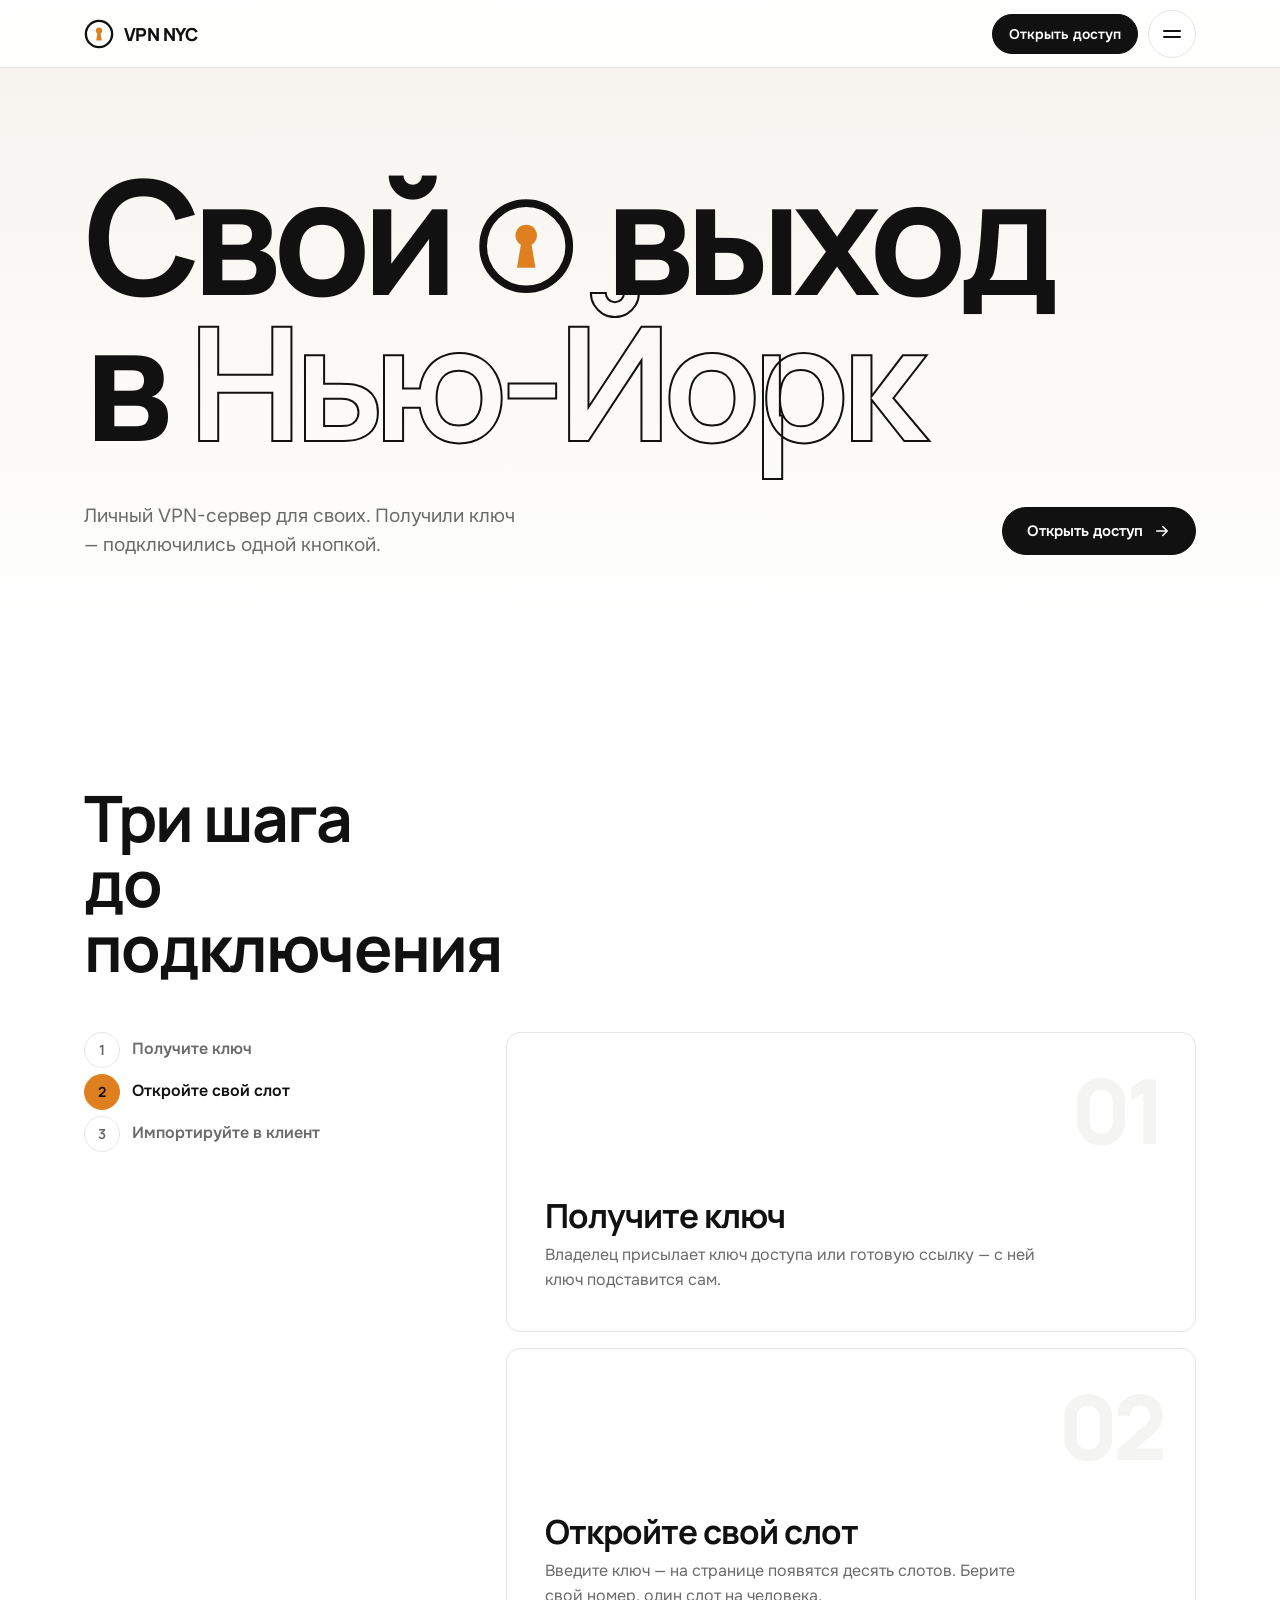
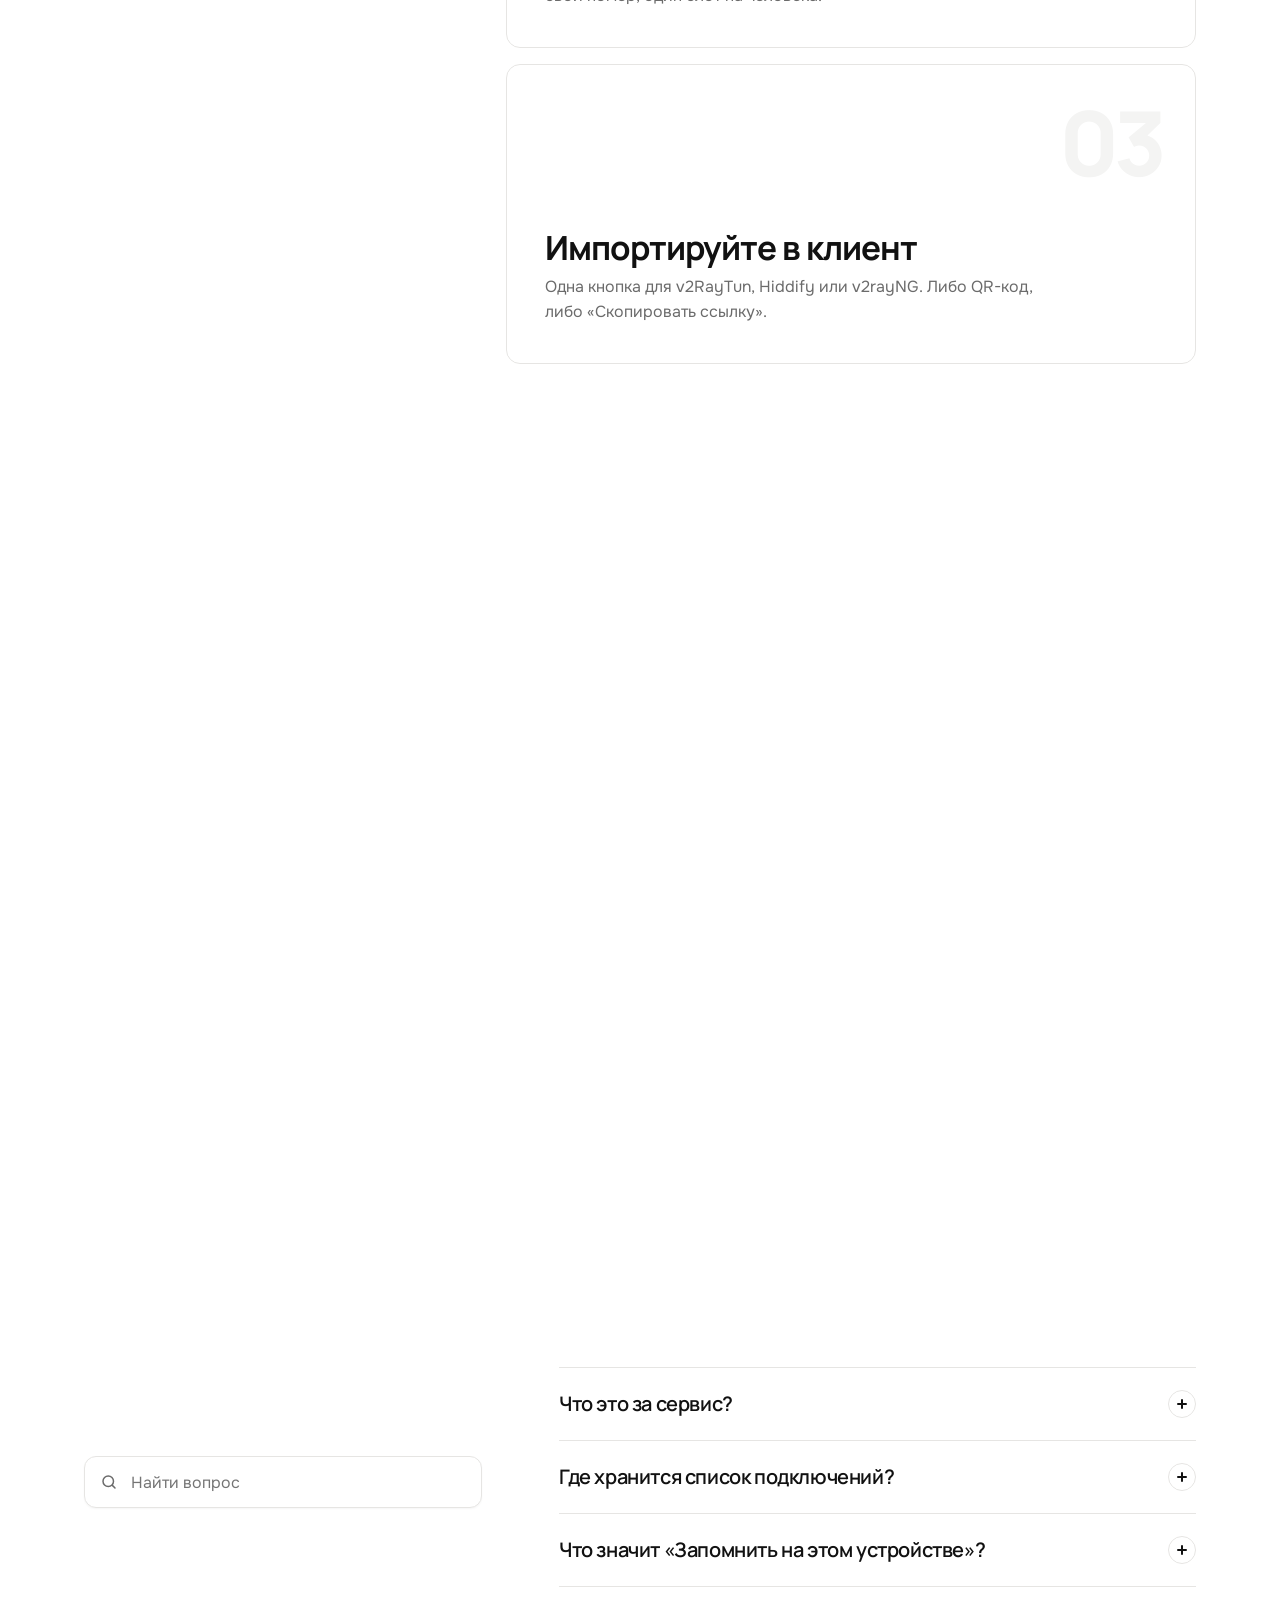
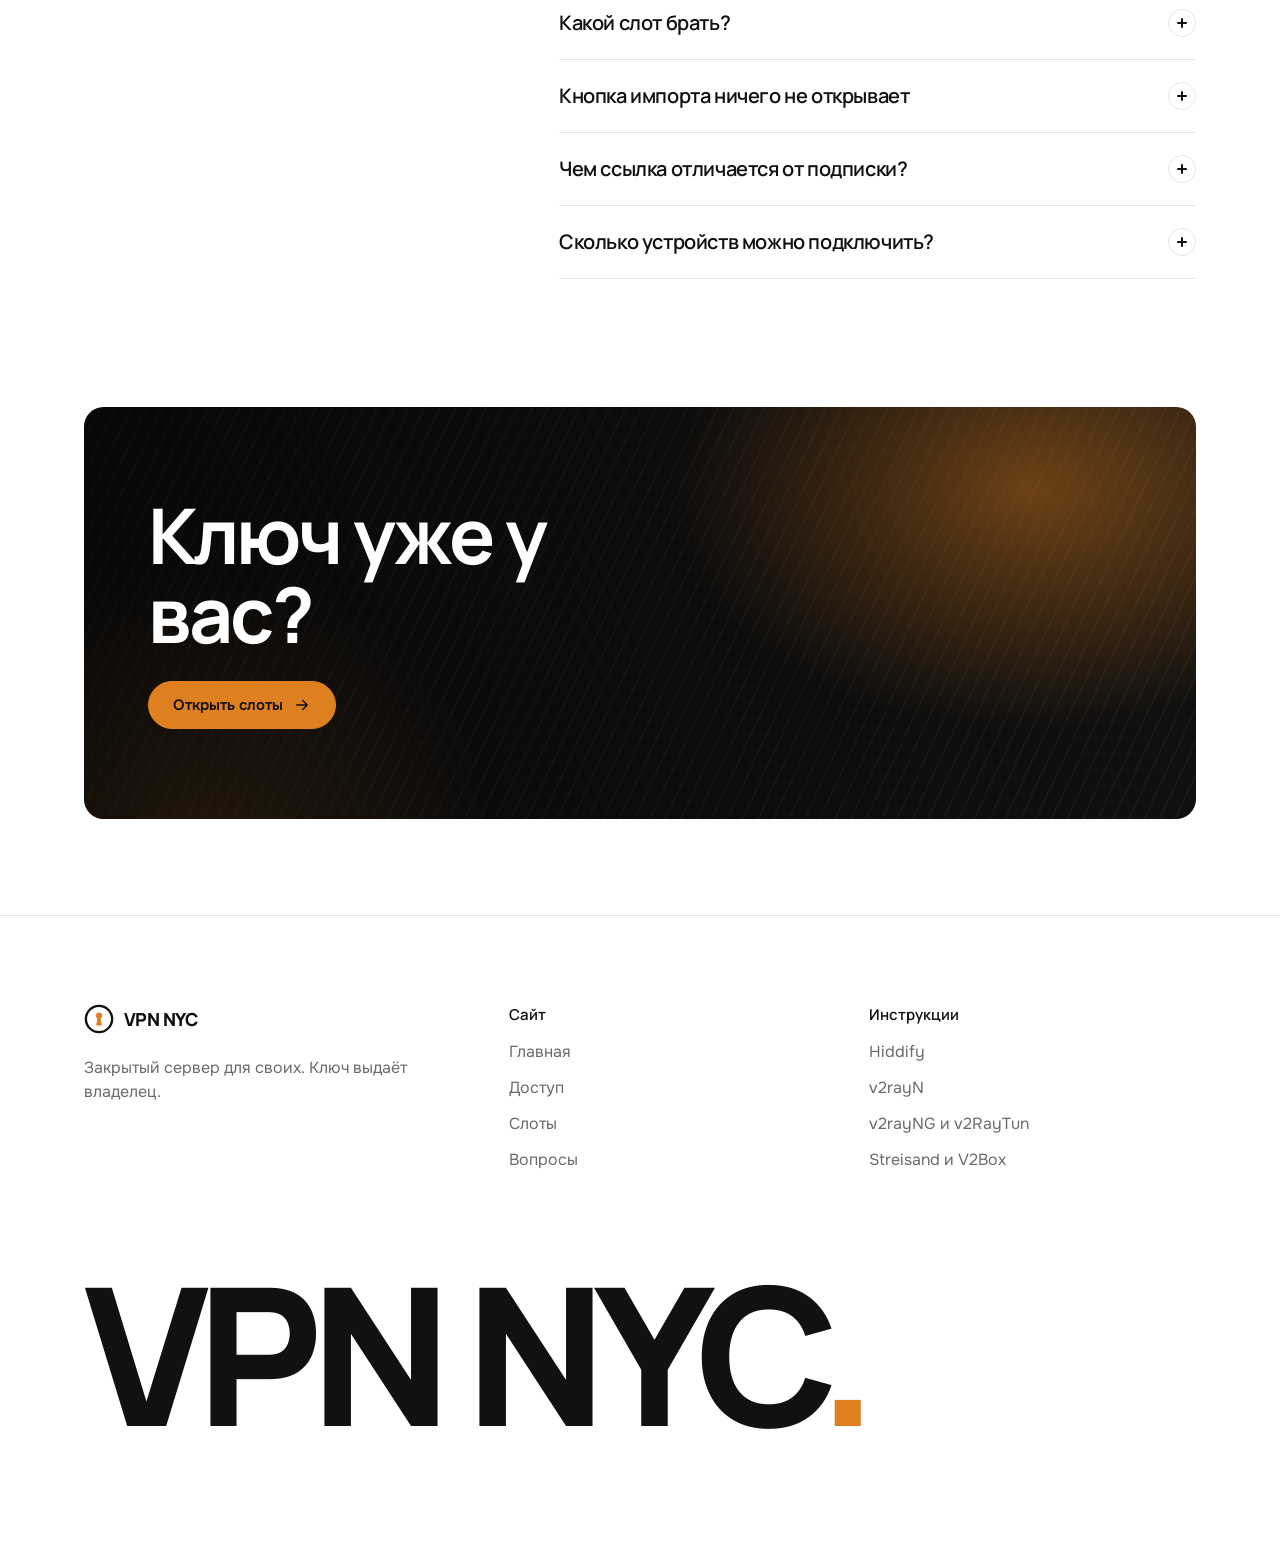
==== index.html @ d27c995e "Preview: redesigned frontend with mock data (dummy key)" ====
<!doctype html><html lang="ru"><head><meta charset="utf-8"><meta name="viewport" content="width=device-width,initial-scale=1,viewport-fit=cover">
<meta name="robots" content="noindex,nofollow"><title>VPN NYC — личный VPN в Нью-Йорке</title><meta name="description" content="Закрытый VLESS Reality сервер. Ключ, слот, одна кнопка импорта."><meta name="theme-color" content="#f6f3ee">
<link rel="icon" href="favicon.svg" type="image/svg+xml"><link rel="preconnect" href="https://fonts.googleapis.com"><link rel="preconnect" href="https://fonts.gstatic.com" crossorigin>
<link href="https://fonts.googleapis.com/css2?family=Manrope:wght@600;700;800&family=Onest:wght@400;500;600&display=swap" rel="stylesheet">
<link rel="stylesheet" href="assets/css/site.css"></head><body>
<a class="skip" href="#main">К содержимому</a>
<script>(()=>{const h=new URLSearchParams(location.hash.slice(1)).get('key');if(h)location.replace('slots.html'+location.hash)})()</script>
<div class="pl" id="pl" aria-hidden="true"><div class="pl-in"><svg viewBox="0 0 64 64"><circle class="ring" cx="32" cy="32" r="28" pathLength="1"/><g class="turn"><path class="hole" d="M32 18a7 7 0 0 0-3.5 13.1L26 46h12l-2.5-14.9A7 7 0 0 0 32 18z"/></g></svg><div class="wm">VPN NYC</div></div></div>
<header class="hdr"><div class="wrap hdr-in"><a class="brand" href="index.html"><img src="assets/img/logo.svg" alt="" width="30" height="30">VPN NYC</a>
<div class="hdr-r"><a class="btn btn-pri btn-sm hide-s" href="access.html">Открыть доступ</a><button class="btn menu-btn" id="menu-open" aria-expanded="false" aria-controls="sheet" aria-label="Меню"><i></i></button></div></div>
<div class="prog" aria-hidden="true"><svg viewBox="0 0 1 2" preserveAspectRatio="none"><line x1="0" y1="1" x2="1" y2="1" pathLength="1"/></svg></div></header>
<div class="sheet" id="sheet" aria-hidden="true" role="dialog" aria-modal="true" aria-label="Меню"><div class="hdr-in"><a class="brand" href="index.html"><img src="assets/img/logo.svg" alt="" width="30" height="30">VPN NYC</a>
<button class="btn menu-btn" id="menu-close" aria-label="Закрыть меню">✕</button></div><nav><a href="index.html" aria-current="page"><span>Главная</span></a><a href="access.html"><span>Доступ</span></a><a href="slots.html"><span>Слоты</span></a><a href="guides/hiddify.html"><span>Инструкции</span></a><a href="index.html#faq"><span>Вопросы</span></a></nav><div class="sheet-sub"><a href="guides/hiddify.html">Hiddify</a><a href="guides/v2rayn.html">v2rayN</a><a href="guides/android.html">v2rayNG и v2RayTun</a><a href="guides/ios.html">Streisand и V2Box</a></div></div><main id="main">
<section class="hero" aria-labelledby="h"><div class="wrap"><div class="surf"><div class="surf-in"><div class="sheen" aria-hidden="true"></div>
<h1 id="h">Свой <svg class="key" viewBox="0 0 64 64" aria-hidden="true"><circle cx="32" cy="32" r="28" fill="none" stroke="currentColor" stroke-width="5"/><path d="M32 18a7 7 0 0 0-3.5 13.1L26 46h12l-2.5-14.9A7 7 0 0 0 32 18z" fill="#df8020"/></svg> выход<br>в&nbsp;<em>Нью-Йорк</em></h1></div></div>
<div class="hero-foot rv"><p>Личный VPN-сервер для своих. Получили ключ — подключились одной кнопкой.</p><a class="btn btn-pri mag" href="access.html">Открыть доступ <svg viewBox="0 0 24 24" fill="none" stroke="currentColor" stroke-width="2" stroke-linecap="round" stroke-linejoin="round" aria-hidden="true"><path d="M5 12h14m-6-6 6 6-6 6"/></svg></a></div></div></section>

<section id="how" aria-labelledby="how-h"><div class="wrap"><h2 class="sec-h lines" id="how-h"><span class="ln"><span>Три шага</span></span><span class="ln"><span>до подключения</span></span></h2>
<div class="proc"><nav class="proc-ind" aria-label="Шаги"><ol><li class=on><b>1</b><span>Получите ключ</span></li><li><b>2</b><span>Откройте свой слот</span></li><li><b>3</b><span>Импортируйте в клиент</span></li></ol></nav><div class="steps"><article class="step ripple"><span class="n" aria-hidden="true">01</span><h3>Получите ключ</h3><p>Владелец присылает ключ доступа или готовую ссылку — с ней ключ подставится сам.</p></article><article class="step ripple"><span class="n" aria-hidden="true">02</span><h3>Откройте свой слот</h3><p>Введите ключ — на странице появятся десять слотов. Берите свой номер, один слот на человека.</p></article><article class="step ripple"><span class="n" aria-hidden="true">03</span><h3>Импортируйте в клиент</h3><p>Одна кнопка для v2RayTun, Hiddify или v2rayNG. Либо QR-код, либо «Скопировать ссылку».</p></article></div></div></div></section>

<section id="clients" aria-labelledby="cl-h"><div class="wrap"><h2 class="sec-h lines" id="cl-h"><span class="ln"><span>Работает</span></span><span class="ln"><span>в ваших клиентах</span></span></h2>
<div class="cl-row rv"><div class="cl"><a class="tac" href="guides/hiddify.html"><span class="ic"><svg viewBox="0 0 24 24" fill="none" stroke="currentColor" stroke-width="2" stroke-linejoin="round" aria-hidden="true"><path d="M12 2 3 7v10l9 5 9-5V7z"/><path d="M12 22V12M3 7l9 5 9-5"/></svg></span><h3>Hiddify</h3><p>Android, iOS, Windows, macOS</p><span class="go">Инструкция <svg width=16 height=16 viewBox="0 0 24 24" fill="none" stroke="currentColor" stroke-width="2" stroke-linecap="round" stroke-linejoin="round" aria-hidden="true"><path d="M5 12h14m-6-6 6 6-6 6"/></svg></span></a></div><div class="cl"><a class="tac" href="guides/v2rayn.html"><span class="ic"><svg viewBox="0 0 24 24" fill="none" stroke="currentColor" stroke-width="2" stroke-linejoin="round" aria-hidden="true"><rect x="3" y="4" width="18" height="13" rx="2"/><path d="M8 21h8M12 17v4"/></svg></span><h3>v2rayN</h3><p>Windows</p><span class="go">Инструкция <svg width=16 height=16 viewBox="0 0 24 24" fill="none" stroke="currentColor" stroke-width="2" stroke-linecap="round" stroke-linejoin="round" aria-hidden="true"><path d="M5 12h14m-6-6 6 6-6 6"/></svg></span></a></div><div class="cl"><a class="tac" href="guides/android.html"><span class="ic"><svg viewBox="0 0 24 24" fill="none" stroke="currentColor" stroke-width="2" stroke-linejoin="round" aria-hidden="true"><rect x="6" y="2" width="12" height="20" rx="3"/><path d="M11 18h2"/></svg></span><h3>v2rayNG и v2RayTun</h3><p>Android</p><span class="go">Инструкция <svg width=16 height=16 viewBox="0 0 24 24" fill="none" stroke="currentColor" stroke-width="2" stroke-linecap="round" stroke-linejoin="round" aria-hidden="true"><path d="M5 12h14m-6-6 6 6-6 6"/></svg></span></a></div><div class="cl"><a class="tac" href="guides/ios.html"><span class="ic"><svg viewBox="0 0 24 24" fill="none" stroke="currentColor" stroke-width="2" stroke-linejoin="round" aria-hidden="true"><rect x="5" y="2" width="14" height="20" rx="4"/><path d="M10 5h4"/></svg></span><h3>Streisand и V2Box</h3><p>iPhone и iPad</p><span class="go">Инструкция <svg width=16 height=16 viewBox="0 0 24 24" fill="none" stroke="currentColor" stroke-width="2" stroke-linecap="round" stroke-linejoin="round" aria-hidden="true"><path d="M5 12h14m-6-6 6 6-6 6"/></svg></span></a></div></div><div class="rowctl"><button class="btn menu-btn" data-row="-1" aria-label="Назад">←</button><button class="btn menu-btn" data-row="1" aria-label="Вперёд">→</button></div></div></section>

<section id="faq" aria-labelledby="faq-h"><div class="wrap faq"><div><h2 class="sec-h lines" id="faq-h"><span class="ln"><span>Вопросы</span></span></h2>
<label class="field"><span class="sr">Поиск по вопросам</span><svg viewBox="0 0 24 24" fill="none" stroke="currentColor" stroke-width="2" stroke-linecap="round" aria-hidden="true"><circle cx="11" cy="11" r="7"/><path d="m20 20-3.5-3.5"/></svg><input class="input" id="faq-q" type="search" placeholder="Найти вопрос" autocomplete="off"></label></div>
<div class="qa"><details><summary>Что это за сервис?<i aria-hidden="true"></i></summary><p class="ans">Личный VPN-сервер в Нью-Йорке на протоколе VLESS Reality. Он не продаётся — доступ только у тех, кому владелец дал ключ.</p></details><details><summary>Где хранится список подключений?<i aria-hidden="true"></i></summary><p class="ans">Прямо на этой странице, но в зашифрованном виде (AES-256-GCM). Ключ расшифровывает его у вас в браузере и никуда не отправляется.</p></details><details><summary>Что значит «Запомнить на этом устройстве»?<i aria-hidden="true"></i></summary><p class="ans">Ключ сохранится в браузере, и слоты будут открываться сразу. На чужом компьютере галочку лучше не ставить. Кнопка «Выйти» стирает ключ.</p></details><details><summary>Какой слот брать?<i aria-hidden="true"></i></summary><p class="ans">Тот номер, который вам назвал владелец. Один слот — один человек: так проще понять, кто подключён, и отключить потерянное устройство.</p></details><details><summary>Кнопка импорта ничего не открывает<i aria-hidden="true"></i></summary><p class="ans">Значит, клиент не установлен или браузер блокирует переход. Нажмите «Скопировать ссылку» и вставьте её в клиенте через «Импорт из буфера» или отсканируйте QR.</p></details><details><summary>Чем ссылка отличается от подписки?<i aria-hidden="true"></i></summary><p class="ans">Ссылка vless — это одно подключение. Подписка — та же ссылка в base64: её понимают клиенты, которые принимают текст подписки.</p></details><details><summary>Сколько устройств можно подключить?<i aria-hidden="true"></i></summary><p class="ans">Слот можно поставить на телефон и ноутбук одного человека. Делиться слотом с другими не стоит.</p></details><p class="qa-empty" hidden>Такого вопроса нет — спросите владельца напрямую.</p></div></div></section>

<section aria-labelledby="cta-h" style="padding-top:0;padding-bottom:0"><div class="wrap"><div class="cta rv"><h2 id="cta-h">Ключ уже у вас?</h2><a class="btn btn-acc mag" href="access.html">Открыть слоты <svg viewBox="0 0 24 24" fill="none" stroke="currentColor" stroke-width="2" stroke-linecap="round" stroke-linejoin="round" aria-hidden="true"><path d="M5 12h14m-6-6 6 6-6 6"/></svg></a></div></div></section>
</main><footer class="ftr"><div class="wrap"><div class="ftr-top"><div><a class="brand" href="index.html"><img src="assets/img/logo.svg" alt="" width="30" height="30">VPN NYC</a><p style="margin-top:14px">Закрытый сервер для своих. Ключ выдаёт владелец.</p></div>
<div><h4>Сайт</h4><ul><li><a href="index.html">Главная</a></li><li><a href="access.html">Доступ</a></li><li><a href="slots.html">Слоты</a></li><li><a href="index.html#faq">Вопросы</a></li></ul></div>
<div><h4>Инструкции</h4><ul><li><a href="guides/hiddify.html">Hiddify</a></li><li><a href="guides/v2rayn.html">v2rayN</a></li><li><a href="guides/android.html">v2rayNG и v2RayTun</a></li><li><a href="guides/ios.html">Streisand и V2Box</a></li></ul></div></div>
<div class="wordmark" aria-hidden="true">VPN NYC<span>.</span></div></div></footer>
<div class="toast" id="toast" role="status" aria-live="polite"></div><script src="assets/js/site.js" defer></script><script src="assets/js/tactile.js" defer></script></body></html>
---- assets/css/site.css ----
:root{--background:#fff;--foreground:#111;--muted:#f4f4f3;--muted-foreground:#6b6b6b;--border:#e6e5e3;--accent:#df8020;--accent-foreground:#111;--card:#fff;--popover:#111;--popover-foreground:#fff;--ring:#df8020;--radius:14px;
--ease:cubic-bezier(.19,1,.22,1);--wipe:cubic-bezier(.76,0,.24,1);--ui:cubic-bezier(0,0,.2,1);--pad:clamp(20px,5vw,64px);--max:1240px;
--font-heading:Manrope,system-ui,sans-serif;--font-sans:Onest,system-ui,sans-serif}
*,*::before,*::after{box-sizing:border-box}
html{-webkit-text-size-adjust:100%;scroll-padding-top:84px}
body{margin:0;background:var(--background);color:var(--foreground);font:16px/1.55 var(--font-sans);overflow-x:hidden;-webkit-font-smoothing:antialiased}
img,svg{display:block;max-width:100%}
a{color:inherit}
h1,h2,h3{font-family:var(--font-heading);font-weight:700;letter-spacing:-.03em;line-height:1.02;margin:0}
p{margin:0}
.wrap{max-width:var(--max);margin:0 auto;padding:0 var(--pad)}
.skip{position:absolute;left:12px;top:-60px;z-index:100;background:var(--foreground);color:#fff;padding:10px 16px;border-radius:999px;text-decoration:none}
.skip:focus{top:12px}
:focus-visible{outline:2px solid var(--ring);outline-offset:3px;border-radius:8px}
.sr{position:absolute;width:1px;height:1px;overflow:hidden;clip:rect(0 0 0 0);white-space:nowrap}
.muted{color:var(--muted-foreground)}

/* buttons */
.btn{--s:1;--tx:0px;--ty:0px;display:inline-flex;align-items:center;justify-content:center;gap:10px;min-height:48px;padding:0 24px;border-radius:999px;border:1px solid var(--border);background:var(--background);color:var(--foreground);font:600 15px/1 var(--font-sans);text-decoration:none;cursor:pointer;transform:translate(var(--tx),var(--ty)) scale(var(--s));transition:background .2s var(--ui),border-color .2s var(--ui),color .2s var(--ui);-webkit-tap-highlight-color:transparent;user-select:none;white-space:nowrap}
.btn:hover{background:var(--muted)}
.btn-pri{background:var(--foreground);color:#fff;border-color:var(--foreground)}
.btn-pri:hover{background:#2a2a2a}
.btn-acc{background:var(--accent);color:var(--accent-foreground);border-color:var(--accent)}
.btn-acc:hover{background:#e99242}
.btn-sm{min-height:40px;padding:0 16px;font-size:14px}
.btn svg{width:18px;height:18px;flex:none}

/* header */
.hdr{position:fixed;inset:0 0 auto;z-index:40;background:rgba(255,255,255,.92);backdrop-filter:saturate(1.4) blur(10px);-webkit-backdrop-filter:saturate(1.4) blur(10px)}
.hdr-in{display:flex;align-items:center;justify-content:space-between;gap:16px;height:68px}
.brand{display:inline-flex;align-items:center;gap:10px;font:800 18px/1 var(--font-heading);letter-spacing:-.03em;text-decoration:none}
.brand img{width:30px;height:30px}
.hdr-r{display:flex;align-items:center;gap:10px}
.menu-btn{width:48px;height:48px;padding:0;border-radius:999px}
.menu-btn i{display:block;width:18px;height:2px;background:currentColor;border-radius:2px;box-shadow:0 6px 0 currentColor;transform:translateY(-3px)}
.prog{position:absolute;left:0;right:0;bottom:0;height:1px;background:var(--border)}
.prog svg{width:100%;height:2px;position:absolute;bottom:0;overflow:visible}
.prog line{stroke:var(--foreground);stroke-width:2;stroke-dasharray:1;stroke-dashoffset:calc(1 - var(--sp,0))}
.hdr .hide-s{display:inline-flex}
@media(max-width:560px){.hdr .hide-s{display:none}}

/* index overlay (Sheet) */
.sheet{position:fixed;inset:0;z-index:60;background:var(--foreground);color:#fff;display:flex;flex-direction:column;padding:0 var(--pad) max(28px,env(safe-area-inset-bottom));clip-path:inset(0 0 100% 0);visibility:hidden;transition:clip-path .7s var(--wipe),visibility 0s .7s}
.sheet.open{clip-path:inset(0 0 0 0);visibility:visible;transition:clip-path .7s var(--wipe)}
.sheet .hdr-in{max-width:var(--max);width:100%;margin:0 auto}
.sheet .brand img{filter:invert(1) hue-rotate(180deg)}
.sheet .menu-btn{background:transparent;color:#fff;border-color:#333}
.sheet nav{flex:1;display:flex;flex-direction:column;justify-content:center;max-width:var(--max);width:100%;margin:0 auto;gap:4px}
.sheet nav a{font:700 clamp(34px,8vw,84px)/1.08 var(--font-heading);letter-spacing:-.04em;text-decoration:none;overflow:hidden;display:block;padding:2px 0}
.sheet nav a span{display:inline-block;transform:translateY(105%);transition:transform 1s var(--ease),color .2s}
.sheet.open nav a span{transform:none}
.sheet nav a:nth-child(2) span{transition-delay:.08s}.sheet nav a:nth-child(3) span{transition-delay:.16s}.sheet nav a:nth-child(4) span{transition-delay:.24s}.sheet nav a:nth-child(5) span{transition-delay:.32s}
.sheet nav a:hover span,.sheet nav a[aria-current] span{color:var(--accent)}
.sheet-sub{display:flex;flex-wrap:wrap;gap:8px 20px;max-width:var(--max);width:100%;margin:0 auto;color:#aaa;font-size:15px}
.sheet-sub a{text-decoration:none;min-height:44px;display:inline-flex;align-items:center}
.sheet-sub a:hover{color:#fff}

/* reveal */
.rv{opacity:0;transform:translateY(16px);transition:opacity .7s var(--ease),transform .7s var(--ease)}
.rv.in{opacity:1;transform:none}
.lines .ln{display:block;overflow:hidden;padding-bottom:.08em;margin-bottom:-.08em}
.lines .ln>span{display:inline-block;transform:translateY(105%);transition:transform 1s var(--ease)}
.lines.in .ln>span{transform:none}
.lines .ln:nth-child(2)>span{transition-delay:.08s}.lines .ln:nth-child(3)>span{transition-delay:.16s}

/* hero */
main{display:block}
.hero{padding:clamp(120px,18vh,180px) 0 clamp(56px,8vw,96px);background:linear-gradient(180deg,#f6f3ee 0%,#fbfaf8 55%,#fff 100%);overflow:hidden}
.surf{--rx:0deg;--ry:0deg;--s:1;--sp:0;--mx:50%;--my:50%;position:relative;perspective:1200px}
.surf-in{transform:rotateX(var(--rx)) rotateY(var(--ry));transform-style:preserve-3d;will-change:transform}
.hero h1{font-size:clamp(46px,12.4vw,184px);letter-spacing:-.055em;line-height:.92;clip-path:inset(0 0 100% 0);transition:clip-path .9s var(--wipe)}
.hero h1.in{clip-path:inset(0 0 -10% 0)}
.hero h1 em{font-style:normal;color:transparent;-webkit-text-stroke:2px var(--foreground)}
.hero h1 .key{display:inline-block;width:.62em;height:.62em;vertical-align:baseline;margin:0 .04em 0 .02em}
.sheen{position:absolute;inset:-10% -5%;pointer-events:none;background:radial-gradient(420px circle at var(--mx) var(--my),rgba(223,128,32,.16),transparent 60%);opacity:var(--sp);mix-blend-mode:multiply}
.hero-foot{display:flex;flex-wrap:wrap;align-items:center;justify-content:space-between;gap:20px 32px;margin-top:clamp(28px,4vw,48px)}
.hero-foot p{max-width:440px;font-size:clamp(16px,1.5vw,19px);color:var(--muted-foreground)}

section{padding:clamp(64px,10vw,128px) 0}
.sec-h{font-size:clamp(32px,5vw,64px);max-width:12ch;margin-bottom:clamp(28px,4vw,56px)}

/* process: sticky indicator + steps */
.proc{display:grid;grid-template-columns:minmax(180px,1fr) 2fr;gap:clamp(24px,6vw,96px)}
.proc-ind{position:sticky;top:110px;align-self:start}
.proc-ind ol{list-style:none;margin:0;padding:0;display:grid;gap:6px}
.proc-ind li{display:flex;align-items:center;gap:12px;color:var(--muted-foreground);font-weight:600;transition:color .2s}
.proc-ind li b{width:36px;height:36px;border-radius:999px;border:1px solid var(--border);display:grid;place-items:center;font:700 14px var(--font-heading);transition:background .2s,color .2s,border-color .2s}
.proc-ind li.on{color:var(--foreground)}.proc-ind li.on b{background:var(--accent);border-color:var(--accent);color:#111}
.steps{display:grid;gap:16px}
.step{position:relative;overflow:hidden;border:1px solid var(--border);border-radius:var(--radius);padding:clamp(24px,3vw,40px);min-height:clamp(200px,26vw,300px);display:flex;flex-direction:column;justify-content:flex-end;gap:10px;cursor:default;-webkit-tap-highlight-color:transparent}
.step h3{font-size:clamp(24px,2.6vw,36px)}
.step p{color:var(--muted-foreground);max-width:46ch}
.step .n{position:absolute;top:clamp(20px,3vw,32px);right:clamp(20px,3vw,32px);font:800 clamp(56px,7vw,96px)/1 var(--font-heading);letter-spacing:-.05em;color:var(--muted)}
.ink{position:absolute;border-radius:50%;pointer-events:none;width:20px;height:20px;margin:-10px 0 0 -10px;border:2px solid var(--accent);opacity:.9;animation:ink .7s var(--ui) forwards}
@keyframes ink{to{transform:scale(28);opacity:0}}

/* clients swipe-snap */
.cl-row{display:grid;grid-auto-flow:column;grid-auto-columns:minmax(250px,1fr);gap:16px;overflow-x:auto;scroll-snap-type:x mandatory;padding:4px var(--pad) 16px;margin:0 calc(var(--pad)*-1);scrollbar-width:none;overscroll-behavior-x:contain}
.cl-row::-webkit-scrollbar{display:none}
.cl{scroll-snap-align:start;scroll-margin-left:var(--pad)}
.tac{--rx:0deg;--ry:0deg;--s:1;--sp:0;--mx:50%;--my:50%;position:relative;transform:perspective(900px) rotateX(var(--rx)) rotateY(var(--ry)) scale(var(--s));transform-style:preserve-3d}
.tac::after{content:"";position:absolute;inset:0;border-radius:inherit;pointer-events:none;background:radial-gradient(280px circle at var(--mx) var(--my),rgba(223,128,32,.13),transparent 65%);opacity:var(--sp)}
.cl a{display:flex;flex-direction:column;gap:14px;min-height:240px;height:100%;padding:24px;border:1px solid var(--border);border-radius:var(--radius);background:var(--card);text-decoration:none;transition:border-color .2s var(--ui)}
.cl a:hover{border-color:#cfcdc9}
.cl .ic{width:52px;height:52px;border-radius:14px;background:var(--muted);display:grid;place-items:center}
.cl .ic svg{width:26px;height:26px}
.cl h3{font-size:24px;margin-top:auto}
.cl p{color:var(--muted-foreground);font-size:15px}
.cl .go{display:inline-flex;align-items:center;gap:6px;font-weight:600;font-size:15px}
.rowctl{display:flex;gap:8px;justify-content:flex-end;margin-top:8px}
@media(min-width:1100px){.cl-row{grid-auto-flow:row;grid-template-columns:repeat(4,1fr);overflow:visible;margin:0;padding:4px 0 0}.rowctl{display:none}}

/* faq */
.faq{display:grid;grid-template-columns:1fr 1.6fr;gap:clamp(24px,6vw,96px);align-items:start}
.faq .sec-h{margin-bottom:24px}
.field{position:relative}
.field svg{position:absolute;left:16px;top:50%;width:18px;height:18px;transform:translateY(-50%);color:var(--muted-foreground);pointer-events:none}
.input{width:100%;min-height:52px;border-radius:12px;border:1px solid var(--border);background:var(--background);padding:0 16px 0 46px;font:16px var(--font-sans);color:var(--foreground);box-shadow:0 1px 2px rgba(0,0,0,.04);transition:border-color .2s}
.input:focus{outline:none;border-color:var(--foreground);box-shadow:0 0 0 3px rgba(223,128,32,.25)}
.qa{border-top:1px solid var(--border)}
.qa details{border-bottom:1px solid var(--border)}
.qa summary{list-style:none;cursor:pointer;display:flex;justify-content:space-between;align-items:center;gap:16px;padding:22px 0;font:600 clamp(17px,1.6vw,20px)/1.3 var(--font-heading);letter-spacing:-.02em;min-height:44px}
.qa summary::-webkit-details-marker{display:none}
.qa summary i{flex:none;width:28px;height:28px;border-radius:999px;border:1px solid var(--border);position:relative;transition:transform .35s var(--ease),background .2s}
.qa summary i::before,.qa summary i::after{content:"";position:absolute;left:50%;top:50%;width:10px;height:2px;margin:-1px 0 0 -5px;background:currentColor;border-radius:2px}
.qa summary i::after{transform:rotate(90deg)}
.qa details[open] summary i{transform:rotate(45deg);background:var(--accent);border-color:var(--accent)}
.qa .ans{color:var(--muted-foreground);padding:0 44px 22px 0;max-width:60ch}
.qa details[hidden]{display:none}
.qa-empty{padding:22px 0;color:var(--muted-foreground)}

/* cta */
.cta{position:relative;overflow:hidden;border-radius:calc(var(--radius) + 6px);color:#fff;padding:clamp(40px,7vw,96px) clamp(24px,5vw,72px);background:#111}
.cta::before{content:"";position:absolute;inset:0;background:radial-gradient(600px 400px at 85% 20%,rgba(223,128,32,.55),transparent 60%),radial-gradient(500px 500px at 10% 110%,rgba(223,128,32,.25),transparent 60%),repeating-linear-gradient(115deg,rgba(255,255,255,.04) 0 2px,transparent 2px 14px)}
.cta::after{content:"";position:absolute;inset:0;background:linear-gradient(90deg,rgba(0,0,0,.55),rgba(0,0,0,.1))}
.cta>*{position:relative;z-index:1}
.cta h2{font-size:clamp(34px,6vw,80px);max-width:11ch;margin-bottom:28px}

/* footer */
.ftr{padding:clamp(48px,7vw,88px) 0 max(clamp(24px,5vw,64px),env(safe-area-inset-bottom));border-top:1px solid var(--border);margin-top:clamp(48px,8vw,96px)}
.ftr-top{display:grid;grid-template-columns:1.2fr 1fr 1fr;gap:32px}
.ftr-top p{color:var(--muted-foreground);max-width:32ch}
.ftr h4{margin:0 0 10px;font:600 15px var(--font-heading)}
.ftr ul{list-style:none;margin:0;padding:0}
.ftr li a{display:inline-flex;min-height:36px;align-items:center;text-decoration:none;color:var(--muted-foreground);transition:color .2s}
.ftr li a:hover{color:var(--foreground)}
.wordmark{font:800 clamp(52px,15vw,236px)/1.15 var(--font-heading);letter-spacing:-.06em;margin-top:clamp(32px,5vw,64px);padding-bottom:.14em;white-space:nowrap;color:var(--foreground)}
.wordmark span{color:var(--accent)}
@supports (animation-timeline:view()){.wordmark{animation:wm linear both;animation-timeline:view();animation-range:entry 0% cover 40%}@keyframes wm{from{opacity:.15}to{opacity:1}}}
@media(max-width:760px){.ftr-top{grid-template-columns:1fr 1fr}.ftr-top>div:first-child{grid-column:1/-1}}

/* toast (floating-ui: solid surface, bottom centre, 400ms) */
.toast{position:fixed;left:50%;bottom:max(20px,calc(env(safe-area-inset-bottom) + 12px));z-index:90;max-width:min(288px,calc(100vw - 16px));background:var(--popover);color:var(--popover-foreground);padding:12px 18px;border-radius:12px;box-shadow:0 0 0 1px rgba(255,255,255,.08),0 12px 32px rgba(0,0,0,.22);font:500 14px/20px var(--font-sans);opacity:0;transform:translate(-50%,8px) scale(.96);transition:opacity .4s var(--ui),transform .4s var(--ease);pointer-events:none}
.toast.on{opacity:1;transform:translate(-50%,0) scale(1)}

/* preloader */
.pl{position:fixed;inset:0;z-index:100;background:#f6f3ee;display:grid;place-items:center;transition:clip-path .7s var(--wipe);clip-path:inset(0 0 0 0)}
.pl.out{clip-path:inset(0 0 100% 0)}
.pl-in{display:grid;justify-items:center;gap:22px}
.pl svg{width:96px;height:96px;overflow:visible}
.pl .ring{fill:none;stroke:#111;stroke-width:5;stroke-dasharray:1;stroke-dashoffset:1;animation:draw .9s var(--ease) forwards}
.pl .hole{fill:var(--accent);transform-origin:32px 32px;opacity:0;transform:scale(.4);animation:hole .5s var(--ease) .55s forwards}
.pl .turn{transform-origin:32px 32px;animation:turn .6s var(--wipe) 1.05s forwards}
.pl .wm{font:800 22px var(--font-heading);letter-spacing:-.03em;filter:blur(8px);opacity:0;transform:scale(.96);animation:mat .8s var(--ease) .35s forwards}
@keyframes draw{to{stroke-dashoffset:0}}@keyframes hole{to{opacity:1;transform:none}}@keyframes turn{to{transform:rotate(90deg)}}@keyframes mat{to{filter:none;opacity:1;transform:none}}
.pl.quick .ring,.pl.quick .hole,.pl.quick .turn,.pl.quick .wm{animation-duration:.3s;animation-delay:0s}

/* access */
.gate{min-height:100svh;display:grid;place-items:center;padding:96px var(--pad) 48px;background:linear-gradient(180deg,#f6f3ee,#fff 70%)}
.gate-card{width:100%;max-width:440px;background:var(--card);border:1px solid var(--border);border-radius:calc(var(--radius) + 4px);padding:clamp(24px,5vw,40px);box-shadow:0 24px 60px -24px rgba(17,17,17,.18)}
.gate-card .glyph{width:56px;height:56px;margin-bottom:22px;transition:transform .6s var(--wipe)}
.gate-card.ok .glyph{transform:rotate(90deg)}
.gate-card.shake{animation:shake .4s var(--ui)}
@keyframes shake{25%{transform:translateX(-6px)}50%{transform:translateX(5px)}75%{transform:translateX(-3px)}}
.gate-card h1{font-size:clamp(30px,6vw,40px);margin-bottom:8px}
.gate-card>p{color:var(--muted-foreground);margin-bottom:24px}
.pw{position:relative}
.pw .input{padding:0 56px 0 16px;font-size:17px}
.pw .eye{position:absolute;right:4px;top:4px;width:44px;height:44px;border:0;background:none;border-radius:10px;display:grid;place-items:center;cursor:pointer;color:var(--muted-foreground)}
.pw .eye:hover{color:var(--foreground)}
.pw .eye svg{width:20px;height:20px}
.chk{display:flex;align-items:center;gap:12px;margin:18px 0 22px;min-height:44px;cursor:pointer;user-select:none}
.chk input{appearance:none;width:22px;height:22px;border:1.5px solid #bdbbb7;border-radius:6px;margin:0;display:grid;place-items:center;cursor:pointer;transition:background .2s,border-color .2s;flex:none}
.chk input:checked{background:var(--foreground);border-color:var(--foreground)}
.chk input:checked::after{content:"";width:6px;height:11px;border:solid #fff;border-width:0 2px 2px 0;transform:translateY(-1px) rotate(45deg)}
.gate-card .btn{width:100%}
.err{min-height:22px;margin-top:12px;font-size:14px;color:#b42318}
.gate-alt{margin-top:22px;padding-top:18px;border-top:1px solid var(--border);font-size:14px;color:var(--muted-foreground)}
.gate-alt a{font-weight:600;color:var(--foreground)}

/* dashboard */
.dash{padding:clamp(104px,14vh,140px) 0 0}
.dash-top{display:flex;flex-wrap:wrap;align-items:flex-end;justify-content:space-between;gap:16px 24px;margin-bottom:clamp(28px,4vw,48px)}
.dash-top h1{font-size:clamp(40px,7vw,96px);letter-spacing:-.05em}
.dash-top p{color:var(--muted-foreground);margin-top:10px;max-width:46ch}
.grid{display:grid;grid-template-columns:repeat(auto-fill,minmax(min(100%,268px),1fr));gap:16px}
.slot{border:1px solid var(--border);border-radius:calc(var(--radius) + 2px);background:var(--card);padding:16px;display:flex;flex-direction:column;gap:12px}
.slot-h{display:flex;align-items:center;justify-content:space-between;gap:10px;padding:2px 2px 0}
.slot-h h2{font-size:22px;letter-spacing:-.03em}
.slot-h .n{font:800 14px var(--font-heading);width:32px;height:32px;border-radius:999px;background:var(--muted);display:grid;place-items:center}
.qr{position:relative;border-radius:12px;background:#fff;border:1px solid var(--border);aspect-ratio:1;display:grid;place-items:center;overflow:hidden;padding:0;cursor:zoom-in;width:100%}
.qr img{width:100%;height:100%;image-rendering:pixelated;object-fit:contain}
.acts{display:grid;grid-template-columns:1fr 1fr;gap:8px}
.acts .btn{width:100%;padding:0 10px;font-size:14px;min-height:44px}
.acts .wide{grid-column:1/-1}
.deep{display:grid;grid-template-columns:repeat(3,1fr);gap:6px;padding-top:12px;border-top:1px solid var(--border)}
.deep .btn{min-height:44px;padding:0 6px;font-size:13px;border-radius:12px}
.dash-help{display:flex;flex-wrap:wrap;gap:10px;margin-top:clamp(32px,5vw,56px);align-items:center}
.dash-help b{font:600 17px var(--font-heading);margin-right:6px}
.empty{padding:48px;border:1px dashed var(--border);border-radius:var(--radius);text-align:center;color:var(--muted-foreground)}

/* QR dialog */
dialog.qd{border:0;padding:0;background:transparent;max-width:calc(100vw - 32px)}
dialog.qd::backdrop{background:rgba(17,17,17,.6)}
.qd-in{background:#fff;border-radius:18px;padding:20px;width:min(420px,calc(100vw - 32px));display:grid;gap:14px}
.qd-in img{width:100%;image-rendering:pixelated;border-radius:8px}
.qd-in .row{display:flex;justify-content:space-between;align-items:center;gap:12px}
.qd-in h3{font-size:22px}
dialog.qd[open] .qd-in{animation:pop .15s var(--ui)}
@keyframes pop{from{opacity:0;transform:scale(.96)}}

/* guide pages */
.guide{padding:clamp(112px,16vh,160px) 0 0}
.crumbs{display:flex;flex-wrap:wrap;gap:6px 10px;color:var(--muted-foreground);font-size:14px;margin-bottom:20px}
.crumbs a{text-decoration:none}.crumbs a:hover{color:var(--foreground)}
.guide h1{font-size:clamp(40px,8vw,112px);letter-spacing:-.055em;max-width:12ch}
.guide .lead{font-size:clamp(17px,1.6vw,20px);color:var(--muted-foreground);max-width:52ch;margin:18px 0 28px}
.g-grid{display:grid;grid-template-columns:minmax(0,1.7fr) minmax(240px,1fr);gap:clamp(24px,5vw,72px);margin-top:clamp(36px,5vw,64px);align-items:start}
.gsteps{list-style:none;margin:0;padding:0;counter-reset:s;display:grid;gap:12px}
.gsteps li{counter-increment:s;position:relative;border:1px solid var(--border);border-radius:var(--radius);padding:22px 22px 22px 76px;min-height:84px}
.gsteps li::before{content:counter(s);position:absolute;left:20px;top:20px;width:40px;height:40px;border-radius:999px;background:var(--muted);display:grid;place-items:center;font:800 16px var(--font-heading)}
.gsteps li:last-child::before{background:var(--accent)}
.gsteps b{display:block;font:600 18px/1.3 var(--font-heading);letter-spacing:-.02em;margin-bottom:4px}
.gsteps span{color:var(--muted-foreground)}
.gsteps code,.qa code{font:500 .92em ui-monospace,SFMono-Regular,Menlo,monospace;background:var(--muted);padding:1px 6px;border-radius:6px;word-break:break-word}
.aside{position:sticky;top:100px;border:1px solid var(--border);border-radius:var(--radius);padding:22px;display:grid;gap:12px}
.aside h2{font-size:20px}
.aside .btn{width:100%}
.g-next{display:grid;grid-template-columns:repeat(auto-fill,minmax(min(100%,220px),1fr));gap:12px;margin-top:clamp(48px,6vw,80px)}
.g-next a{display:flex;flex-direction:column;gap:4px;border:1px solid var(--border);border-radius:var(--radius);padding:20px;text-decoration:none;transition:border-color .2s}
.g-next a:hover{border-color:#cfcdc9}
.g-next a span{color:var(--muted-foreground);font-size:14px}
.g-next a b{font:700 20px var(--font-heading);letter-spacing:-.02em}

/* 404 / error */
.lost{min-height:88svh;display:grid;place-items:center;text-align:center;padding:100px var(--pad) 48px;background:linear-gradient(180deg,#f6f3ee,#fff 70%)}
.lost-in{width:100%;max-width:560px;display:grid;justify-items:center;gap:18px}
.num{font:800 clamp(80px,22vw,240px)/.9 var(--font-heading);letter-spacing:-.07em;display:flex;align-items:center;transform:scale(1.06);opacity:0;transition:transform 1.1s cubic-bezier(.22,.61,.36,1),opacity 1.1s cubic-bezier(.22,.61,.36,1)}
.num.in{transform:none;opacity:1}
.num .o{width:.78em;height:.78em;margin:0 .02em;transition:transform .6s var(--wipe)}
.num:hover .o{transform:rotate(90deg)}
.lost h1{font-size:clamp(26px,4vw,40px)}
.lost p{color:var(--muted-foreground);max-width:40ch}
.near{width:100%;text-align:left;display:grid;gap:10px;margin-top:8px}
.near ul{list-style:none;margin:0;padding:0;border:1px solid var(--border);border-radius:12px;overflow:hidden;background:#fff}
.near li a{position:relative;display:flex;justify-content:space-between;align-items:center;gap:12px;min-height:52px;padding:0 16px;text-decoration:none;border-top:1px solid var(--border);overflow:hidden}
.near li:first-child a{border-top:0}
.near li a::before{content:"";position:absolute;inset:0;background:radial-gradient(160px circle at var(--hx,50%) 50%,rgba(223,128,32,.14),transparent 70%);opacity:0;transition:opacity .2s}
.near li a:hover::before,.near li a:focus-visible::before{opacity:1}
.near li a span{color:var(--muted-foreground);font-size:14px;position:relative}
.near li a b{position:relative;font-weight:600}
.near li[hidden]{display:none}

@media(max-width:860px){.proc,.faq,.g-grid{grid-template-columns:1fr}.proc-ind{position:static}.proc-ind ol{grid-auto-flow:column;justify-content:start;gap:16px}.proc-ind li span{display:none}.aside{position:static}}
@media(max-width:420px){.deep .btn{font-size:12.5px}.hero-foot .btn{width:100%}}

@media(prefers-reduced-motion:reduce){
 *,*::before,*::after{animation:none!important;transition-property:color,background-color,border-color,opacity!important;transition-duration:.01s!important}
 .rv,.lines .ln>span,.num{opacity:1!important;transform:none!important}
 .hero h1{clip-path:none!important}
 .sheet nav a span{transform:none!important}
 .pl{display:none!important}
 .tac,.surf-in,.btn{transform:none!important}
 .wordmark{opacity:1!important;transform:none!important}
}

/* guide markdown */
.g-body{display:grid;gap:clamp(32px,4vw,48px);min-width:0}
.md h2{font-size:clamp(26px,3vw,36px);margin-bottom:18px}
.md h3{font-size:20px;margin:28px 0 10px;letter-spacing:-.02em}
.md p{color:var(--muted-foreground);margin:12px 0;max-width:62ch}
.md p b,.md li b{color:var(--foreground)}
.md a{text-decoration-color:var(--accent);text-underline-offset:3px}
.md .gsteps li{padding:18px 18px 18px 70px;min-height:72px}
.md .gsteps li::before{top:16px}
.md .gsteps li:last-child::before{background:var(--muted)}
.md-ul{padding-left:20px;margin:10px 0;color:var(--muted-foreground)}.md-ul li{margin:6px 0}
.result{border-left:3px solid var(--accent);padding:4px 0 4px 14px;color:var(--foreground)!important}
.callout{border:1px solid var(--border);border-radius:12px;padding:14px 16px;background:var(--muted)}
.callout.warn{border-color:#f0c79c;background:#fdf4ea;color:#5c3610!important}
.tbl{overflow-x:auto;border:1px solid var(--border);border-radius:12px}
table{border-collapse:collapse;width:100%;font-size:15px;min-width:420px}
th,td{text-align:left;padding:12px 14px;border-top:1px solid var(--border);vertical-align:top}
thead th{border-top:0;background:var(--muted);font:600 14px var(--font-heading)}
.md code{font:500 .92em ui-monospace,SFMono-Regular,Menlo,monospace;background:var(--muted);padding:1px 6px;border-radius:6px;word-break:break-word}
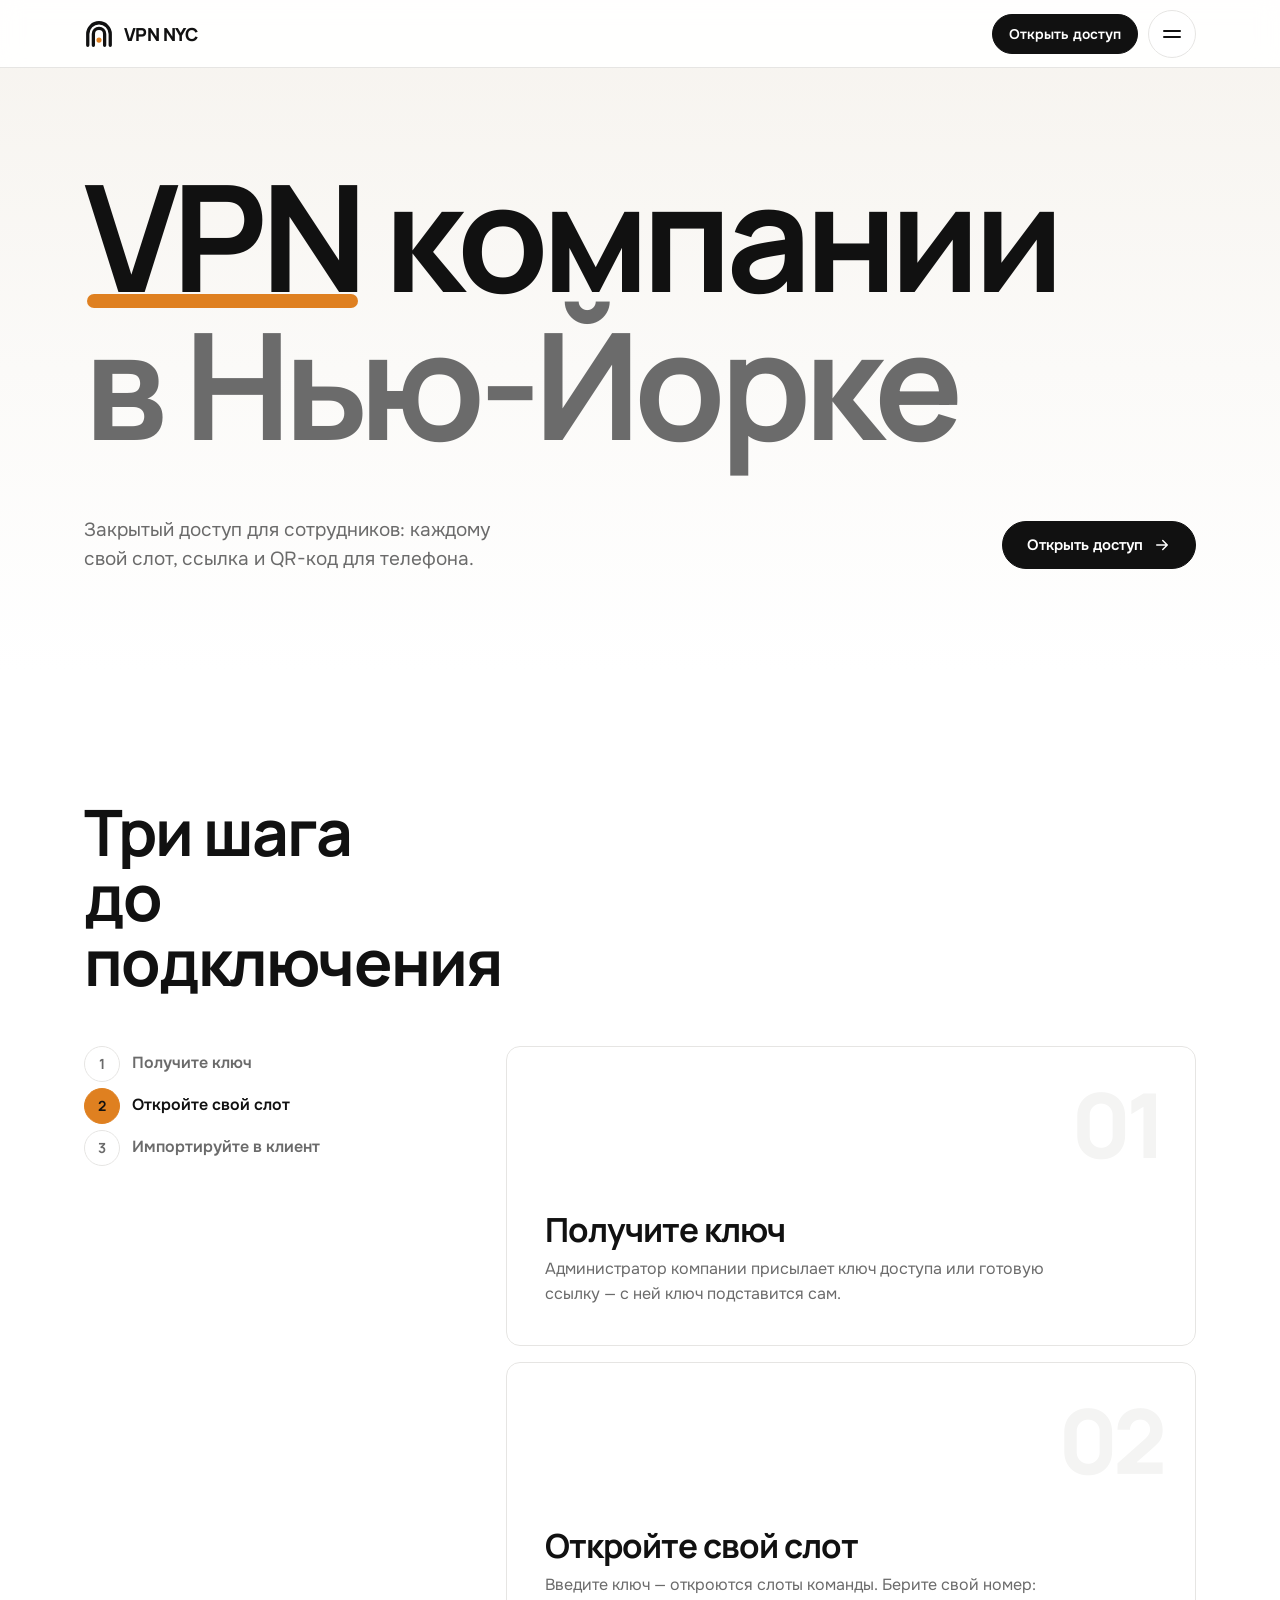
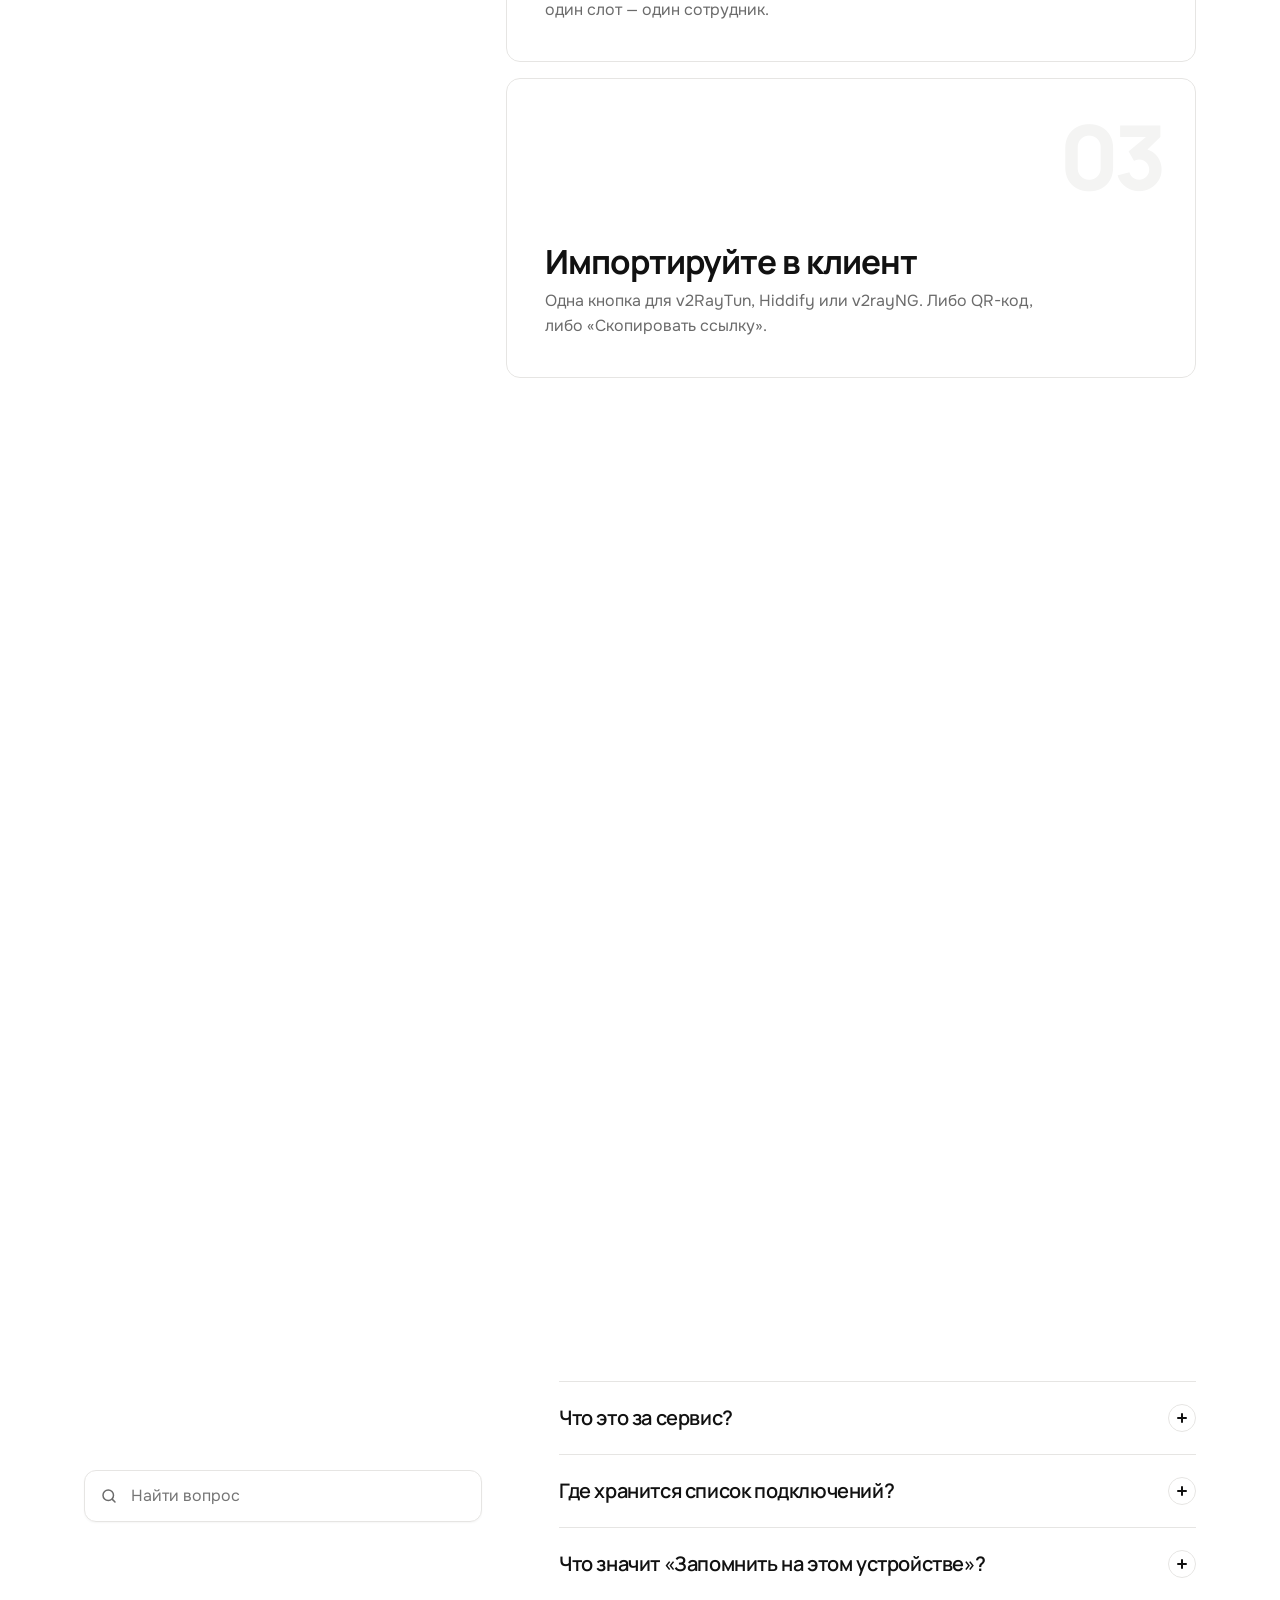
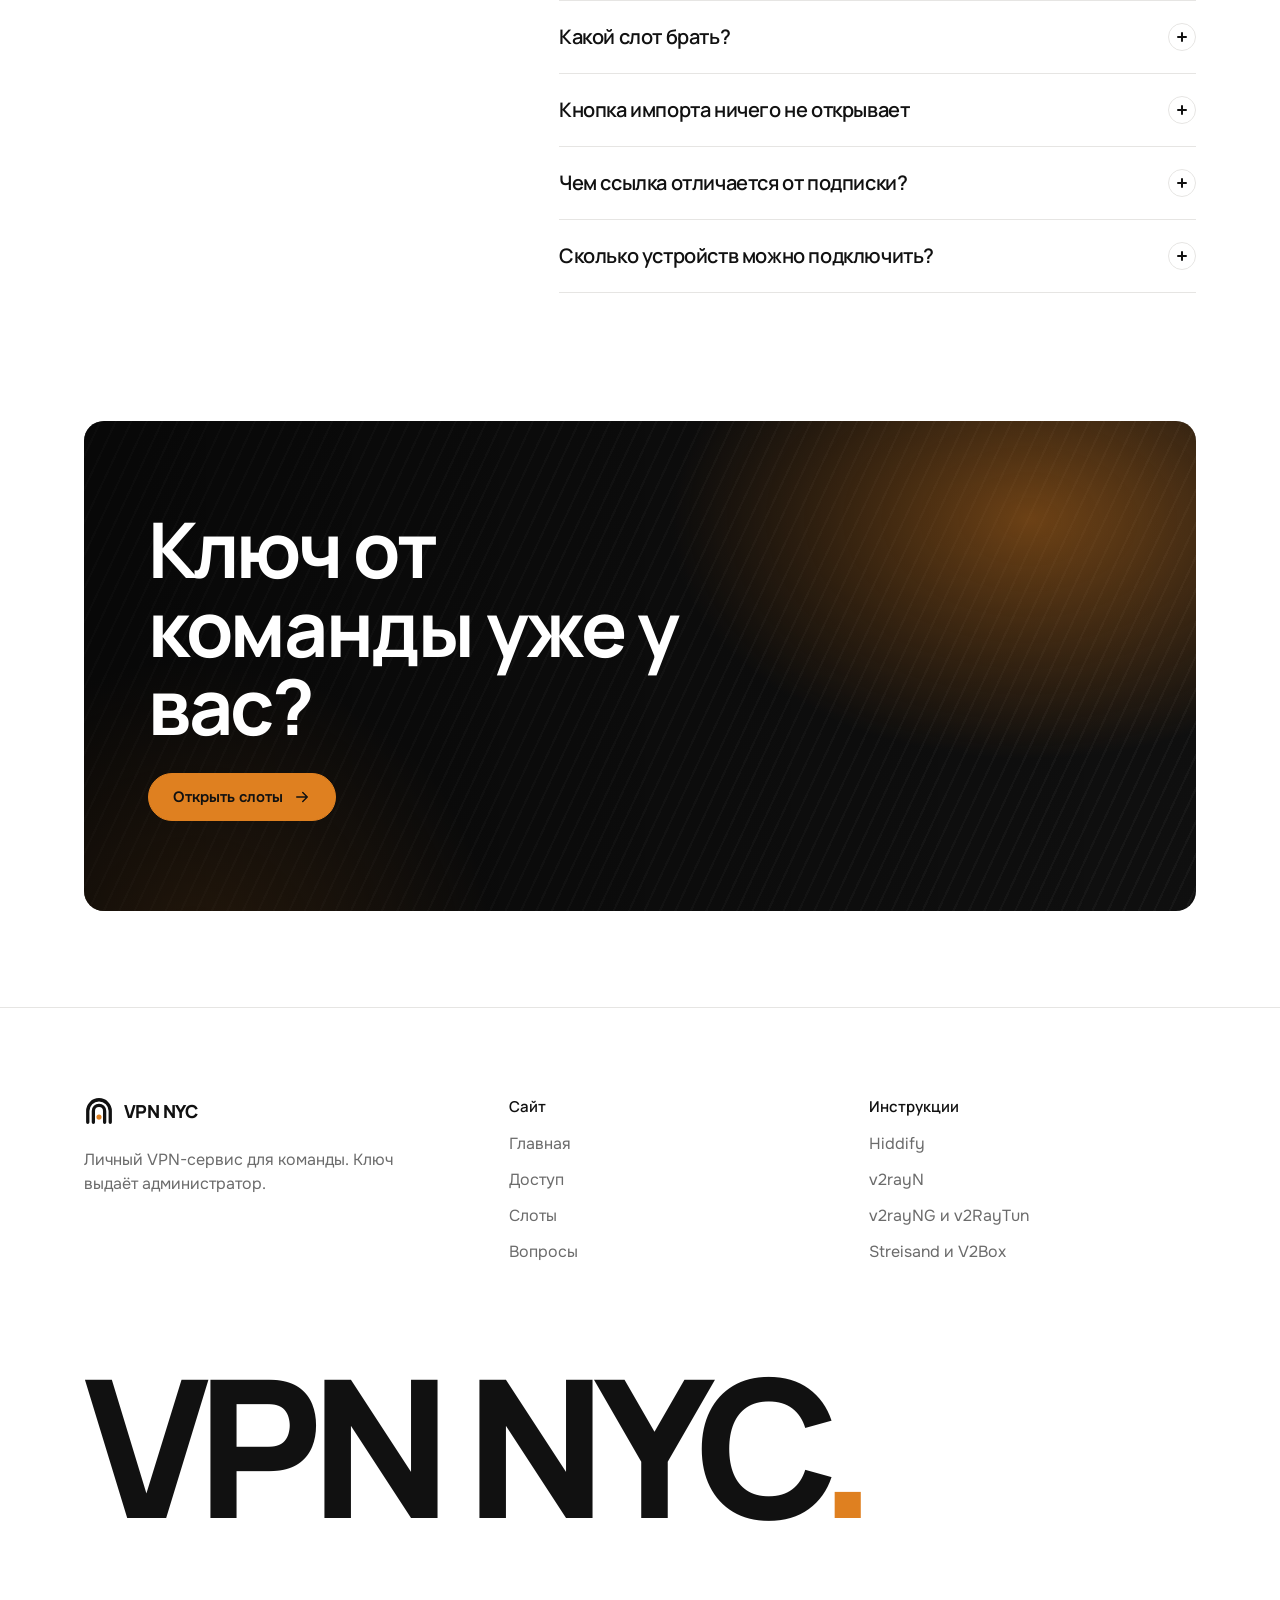
==== commit 08b8ca50: "Landing v2: new logo, company VPN copy (mock data unchanged)" ====
--- a/index.html
+++ b/index.html
@@ -1,32 +1,32 @@
 <!doctype html><html lang="ru"><head><meta charset="utf-8"><meta name="viewport" content="width=device-width,initial-scale=1,viewport-fit=cover">
-<meta name="robots" content="noindex,nofollow"><title>VPN NYC — личный VPN в Нью-Йорке</title><meta name="description" content="Закрытый VLESS Reality сервер. Ключ, слот, одна кнопка импорта."><meta name="theme-color" content="#f6f3ee">
+<meta name="robots" content="noindex,nofollow"><title>VPN NYC — VPN компании в Нью-Йорке</title><meta name="description" content="Закрытый VPN-сервис для сотрудников компании: ключ, свой слот, одна кнопка импорта."><meta name="theme-color" content="#f6f3ee">
 <link rel="icon" href="favicon.svg" type="image/svg+xml"><link rel="preconnect" href="https://fonts.googleapis.com"><link rel="preconnect" href="https://fonts.gstatic.com" crossorigin>
 <link href="https://fonts.googleapis.com/css2?family=Manrope:wght@600;700;800&family=Onest:wght@400;500;600&display=swap" rel="stylesheet">
 <link rel="stylesheet" href="assets/css/site.css"></head><body>
 <a class="skip" href="#main">К содержимому</a>
 <script>(()=>{const h=new URLSearchParams(location.hash.slice(1)).get('key');if(h)location.replace('slots.html'+location.hash)})()</script>
-<div class="pl" id="pl" aria-hidden="true"><div class="pl-in"><svg viewBox="0 0 64 64"><circle class="ring" cx="32" cy="32" r="28" pathLength="1"/><g class="turn"><path class="hole" d="M32 18a7 7 0 0 0-3.5 13.1L26 46h12l-2.5-14.9A7 7 0 0 0 32 18z"/></g></svg><div class="wm">VPN NYC</div></div></div>
+<div class="pl" id="pl" aria-hidden="true"><div class="pl-in"><svg viewBox="0 0 64 64"><path class="a1" d="M8 56V32a24 24 0 0 1 48 0v24" pathLength="1"/><path class="a2" d="M20 56V32a12 12 0 0 1 24 0v24" pathLength="1"/><circle class="dot" cx="32" cy="45" r="5.5"/></svg><div class="wm">VPN NYC</div></div></div></div>
 <header class="hdr"><div class="wrap hdr-in"><a class="brand" href="index.html"><img src="assets/img/logo.svg" alt="" width="30" height="30">VPN NYC</a>
 <div class="hdr-r"><a class="btn btn-pri btn-sm hide-s" href="access.html">Открыть доступ</a><button class="btn menu-btn" id="menu-open" aria-expanded="false" aria-controls="sheet" aria-label="Меню"><i></i></button></div></div>
 <div class="prog" aria-hidden="true"><svg viewBox="0 0 1 2" preserveAspectRatio="none"><line x1="0" y1="1" x2="1" y2="1" pathLength="1"/></svg></div></header>
 <div class="sheet" id="sheet" aria-hidden="true" role="dialog" aria-modal="true" aria-label="Меню"><div class="hdr-in"><a class="brand" href="index.html"><img src="assets/img/logo.svg" alt="" width="30" height="30">VPN NYC</a>
 <button class="btn menu-btn" id="menu-close" aria-label="Закрыть меню">✕</button></div><nav><a href="index.html" aria-current="page"><span>Главная</span></a><a href="access.html"><span>Доступ</span></a><a href="slots.html"><span>Слоты</span></a><a href="guides/hiddify.html"><span>Инструкции</span></a><a href="index.html#faq"><span>Вопросы</span></a></nav><div class="sheet-sub"><a href="guides/hiddify.html">Hiddify</a><a href="guides/v2rayn.html">v2rayN</a><a href="guides/android.html">v2rayNG и v2RayTun</a><a href="guides/ios.html">Streisand и V2Box</a></div></div><main id="main">
 <section class="hero" aria-labelledby="h"><div class="wrap"><div class="surf"><div class="surf-in"><div class="sheen" aria-hidden="true"></div>
-<h1 id="h">Свой <svg class="key" viewBox="0 0 64 64" aria-hidden="true"><circle cx="32" cy="32" r="28" fill="none" stroke="currentColor" stroke-width="5"/><path d="M32 18a7 7 0 0 0-3.5 13.1L26 46h12l-2.5-14.9A7 7 0 0 0 32 18z" fill="#df8020"/></svg> выход<br>в&nbsp;<em>Нью-Йорк</em></h1></div></div>
-<div class="hero-foot rv"><p>Личный VPN-сервер для своих. Получили ключ — подключились одной кнопкой.</p><a class="btn btn-pri mag" href="access.html">Открыть доступ <svg viewBox="0 0 24 24" fill="none" stroke="currentColor" stroke-width="2" stroke-linecap="round" stroke-linejoin="round" aria-hidden="true"><path d="M5 12h14m-6-6 6 6-6 6"/></svg></a></div></div></section>
+<h1 id="h"><span class="hl"><span class="vpn">VPN</span> компании</span><span class="hl">в&nbsp;Нью-Йорке</span></h1></div></div>
+<div class="hero-foot rv"><p>Закрытый доступ для сотрудников: каждому свой слот, ссылка и QR-код для телефона.</p><a class="btn btn-pri mag" href="access.html">Открыть доступ <svg viewBox="0 0 24 24" fill="none" stroke="currentColor" stroke-width="2" stroke-linecap="round" stroke-linejoin="round" aria-hidden="true"><path d="M5 12h14m-6-6 6 6-6 6"/></svg></a></div></div></section>
 
 <section id="how" aria-labelledby="how-h"><div class="wrap"><h2 class="sec-h lines" id="how-h"><span class="ln"><span>Три шага</span></span><span class="ln"><span>до подключения</span></span></h2>
-<div class="proc"><nav class="proc-ind" aria-label="Шаги"><ol><li class=on><b>1</b><span>Получите ключ</span></li><li><b>2</b><span>Откройте свой слот</span></li><li><b>3</b><span>Импортируйте в клиент</span></li></ol></nav><div class="steps"><article class="step ripple"><span class="n" aria-hidden="true">01</span><h3>Получите ключ</h3><p>Владелец присылает ключ доступа или готовую ссылку — с ней ключ подставится сам.</p></article><article class="step ripple"><span class="n" aria-hidden="true">02</span><h3>Откройте свой слот</h3><p>Введите ключ — на странице появятся десять слотов. Берите свой номер, один слот на человека.</p></article><article class="step ripple"><span class="n" aria-hidden="true">03</span><h3>Импортируйте в клиент</h3><p>Одна кнопка для v2RayTun, Hiddify или v2rayNG. Либо QR-код, либо «Скопировать ссылку».</p></article></div></div></div></section>
+<div class="proc"><nav class="proc-ind" aria-label="Шаги"><ol><li class=on><b>1</b><span>Получите ключ</span></li><li><b>2</b><span>Откройте свой слот</span></li><li><b>3</b><span>Импортируйте в клиент</span></li></ol></nav><div class="steps"><article class="step ripple"><span class="n" aria-hidden="true">01</span><h3>Получите ключ</h3><p>Администратор компании присылает ключ доступа или готовую ссылку — с ней ключ подставится сам.</p></article><article class="step ripple"><span class="n" aria-hidden="true">02</span><h3>Откройте свой слот</h3><p>Введите ключ — откроются слоты команды. Берите свой номер: один слот — один сотрудник.</p></article><article class="step ripple"><span class="n" aria-hidden="true">03</span><h3>Импортируйте в клиент</h3><p>Одна кнопка для v2RayTun, Hiddify или v2rayNG. Либо QR-код, либо «Скопировать ссылку».</p></article></div></div></div></section>
 
 <section id="clients" aria-labelledby="cl-h"><div class="wrap"><h2 class="sec-h lines" id="cl-h"><span class="ln"><span>Работает</span></span><span class="ln"><span>в ваших клиентах</span></span></h2>
 <div class="cl-row rv"><div class="cl"><a class="tac" href="guides/hiddify.html"><span class="ic"><svg viewBox="0 0 24 24" fill="none" stroke="currentColor" stroke-width="2" stroke-linejoin="round" aria-hidden="true"><path d="M12 2 3 7v10l9 5 9-5V7z"/><path d="M12 22V12M3 7l9 5 9-5"/></svg></span><h3>Hiddify</h3><p>Android, iOS, Windows, macOS</p><span class="go">Инструкция <svg width=16 height=16 viewBox="0 0 24 24" fill="none" stroke="currentColor" stroke-width="2" stroke-linecap="round" stroke-linejoin="round" aria-hidden="true"><path d="M5 12h14m-6-6 6 6-6 6"/></svg></span></a></div><div class="cl"><a class="tac" href="guides/v2rayn.html"><span class="ic"><svg viewBox="0 0 24 24" fill="none" stroke="currentColor" stroke-width="2" stroke-linejoin="round" aria-hidden="true"><rect x="3" y="4" width="18" height="13" rx="2"/><path d="M8 21h8M12 17v4"/></svg></span><h3>v2rayN</h3><p>Windows</p><span class="go">Инструкция <svg width=16 height=16 viewBox="0 0 24 24" fill="none" stroke="currentColor" stroke-width="2" stroke-linecap="round" stroke-linejoin="round" aria-hidden="true"><path d="M5 12h14m-6-6 6 6-6 6"/></svg></span></a></div><div class="cl"><a class="tac" href="guides/android.html"><span class="ic"><svg viewBox="0 0 24 24" fill="none" stroke="currentColor" stroke-width="2" stroke-linejoin="round" aria-hidden="true"><rect x="6" y="2" width="12" height="20" rx="3"/><path d="M11 18h2"/></svg></span><h3>v2rayNG и v2RayTun</h3><p>Android</p><span class="go">Инструкция <svg width=16 height=16 viewBox="0 0 24 24" fill="none" stroke="currentColor" stroke-width="2" stroke-linecap="round" stroke-linejoin="round" aria-hidden="true"><path d="M5 12h14m-6-6 6 6-6 6"/></svg></span></a></div><div class="cl"><a class="tac" href="guides/ios.html"><span class="ic"><svg viewBox="0 0 24 24" fill="none" stroke="currentColor" stroke-width="2" stroke-linejoin="round" aria-hidden="true"><rect x="5" y="2" width="14" height="20" rx="4"/><path d="M10 5h4"/></svg></span><h3>Streisand и V2Box</h3><p>iPhone и iPad</p><span class="go">Инструкция <svg width=16 height=16 viewBox="0 0 24 24" fill="none" stroke="currentColor" stroke-width="2" stroke-linecap="round" stroke-linejoin="round" aria-hidden="true"><path d="M5 12h14m-6-6 6 6-6 6"/></svg></span></a></div></div><div class="rowctl"><button class="btn menu-btn" data-row="-1" aria-label="Назад">←</button><button class="btn menu-btn" data-row="1" aria-label="Вперёд">→</button></div></div></section>
 
 <section id="faq" aria-labelledby="faq-h"><div class="wrap faq"><div><h2 class="sec-h lines" id="faq-h"><span class="ln"><span>Вопросы</span></span></h2>
 <label class="field"><span class="sr">Поиск по вопросам</span><svg viewBox="0 0 24 24" fill="none" stroke="currentColor" stroke-width="2" stroke-linecap="round" aria-hidden="true"><circle cx="11" cy="11" r="7"/><path d="m20 20-3.5-3.5"/></svg><input class="input" id="faq-q" type="search" placeholder="Найти вопрос" autocomplete="off"></label></div>
-<div class="qa"><details><summary>Что это за сервис?<i aria-hidden="true"></i></summary><p class="ans">Личный VPN-сервер в Нью-Йорке на протоколе VLESS Reality. Он не продаётся — доступ только у тех, кому владелец дал ключ.</p></details><details><summary>Где хранится список подключений?<i aria-hidden="true"></i></summary><p class="ans">Прямо на этой странице, но в зашифрованном виде (AES-256-GCM). Ключ расшифровывает его у вас в браузере и никуда не отправляется.</p></details><details><summary>Что значит «Запомнить на этом устройстве»?<i aria-hidden="true"></i></summary><p class="ans">Ключ сохранится в браузере, и слоты будут открываться сразу. На чужом компьютере галочку лучше не ставить. Кнопка «Выйти» стирает ключ.</p></details><details><summary>Какой слот брать?<i aria-hidden="true"></i></summary><p class="ans">Тот номер, который вам назвал владелец. Один слот — один человек: так проще понять, кто подключён, и отключить потерянное устройство.</p></details><details><summary>Кнопка импорта ничего не открывает<i aria-hidden="true"></i></summary><p class="ans">Значит, клиент не установлен или браузер блокирует переход. Нажмите «Скопировать ссылку» и вставьте её в клиенте через «Импорт из буфера» или отсканируйте QR.</p></details><details><summary>Чем ссылка отличается от подписки?<i aria-hidden="true"></i></summary><p class="ans">Ссылка vless — это одно подключение. Подписка — та же ссылка в base64: её понимают клиенты, которые принимают текст подписки.</p></details><details><summary>Сколько устройств можно подключить?<i aria-hidden="true"></i></summary><p class="ans">Слот можно поставить на телефон и ноутбук одного человека. Делиться слотом с другими не стоит.</p></details><p class="qa-empty" hidden>Такого вопроса нет — спросите владельца напрямую.</p></div></div></section>
+<div class="qa"><details><summary>Что это за сервис?<i aria-hidden="true"></i></summary><p class="ans">Личный VPN-сервис компании: сервер в Нью-Йорке на протоколе VLESS Reality. Он не продаётся — доступ только у сотрудников, которым администратор выдал ключ.</p></details><details><summary>Где хранится список подключений?<i aria-hidden="true"></i></summary><p class="ans">Прямо на этой странице, но в зашифрованном виде (AES-256-GCM). Ключ расшифровывает его у вас в браузере и никуда не отправляется.</p></details><details><summary>Что значит «Запомнить на этом устройстве»?<i aria-hidden="true"></i></summary><p class="ans">Ключ сохранится в браузере, и слоты будут открываться сразу. На чужом компьютере галочку лучше не ставить. Кнопка «Выйти» стирает ключ.</p></details><details><summary>Какой слот брать?<i aria-hidden="true"></i></summary><p class="ans">Тот номер, который вам назвал администратор. Один слот — один сотрудник: так видно, кто подключён, и потерянное устройство легко отключить.</p></details><details><summary>Кнопка импорта ничего не открывает<i aria-hidden="true"></i></summary><p class="ans">Значит, клиент не установлен или браузер блокирует переход. Нажмите «Скопировать ссылку» и вставьте её в клиенте через «Импорт из буфера» или отсканируйте QR.</p></details><details><summary>Чем ссылка отличается от подписки?<i aria-hidden="true"></i></summary><p class="ans">Ссылка vless — это одно подключение. Подписка — та же ссылка в base64: её понимают клиенты, которые принимают текст подписки.</p></details><details><summary>Сколько устройств можно подключить?<i aria-hidden="true"></i></summary><p class="ans">Слот можно поставить на телефон и ноутбук одного сотрудника. Коллеге нужен свой слот — попросите его у администратора.</p></details><p class="qa-empty" hidden>Такого вопроса нет — спросите администратора.</p></div></div></section>
 
-<section aria-labelledby="cta-h" style="padding-top:0;padding-bottom:0"><div class="wrap"><div class="cta rv"><h2 id="cta-h">Ключ уже у вас?</h2><a class="btn btn-acc mag" href="access.html">Открыть слоты <svg viewBox="0 0 24 24" fill="none" stroke="currentColor" stroke-width="2" stroke-linecap="round" stroke-linejoin="round" aria-hidden="true"><path d="M5 12h14m-6-6 6 6-6 6"/></svg></a></div></div></section>
-</main><footer class="ftr"><div class="wrap"><div class="ftr-top"><div><a class="brand" href="index.html"><img src="assets/img/logo.svg" alt="" width="30" height="30">VPN NYC</a><p style="margin-top:14px">Закрытый сервер для своих. Ключ выдаёт владелец.</p></div>
+<section aria-labelledby="cta-h" style="padding-top:0;padding-bottom:0"><div class="wrap"><div class="cta rv"><h2 id="cta-h">Ключ от команды уже у вас?</h2><a class="btn btn-acc mag" href="access.html">Открыть слоты <svg viewBox="0 0 24 24" fill="none" stroke="currentColor" stroke-width="2" stroke-linecap="round" stroke-linejoin="round" aria-hidden="true"><path d="M5 12h14m-6-6 6 6-6 6"/></svg></a></div></div></section>
+</main><footer class="ftr"><div class="wrap"><div class="ftr-top"><div><a class="brand" href="index.html"><img src="assets/img/logo.svg" alt="" width="30" height="30">VPN NYC</a><p style="margin-top:14px">Личный VPN-сервис для команды. Ключ выдаёт администратор.</p></div>
 <div><h4>Сайт</h4><ul><li><a href="index.html">Главная</a></li><li><a href="access.html">Доступ</a></li><li><a href="slots.html">Слоты</a></li><li><a href="index.html#faq">Вопросы</a></li></ul></div>
 <div><h4>Инструкции</h4><ul><li><a href="guides/hiddify.html">Hiddify</a></li><li><a href="guides/v2rayn.html">v2rayN</a></li><li><a href="guides/android.html">v2rayNG и v2RayTun</a></li><li><a href="guides/ios.html">Streisand и V2Box</a></li></ul></div></div>
 <div class="wordmark" aria-hidden="true">VPN NYC<span>.</span></div></div></footer>
--- a/assets/css/site.css
+++ b/assets/css/site.css
@@ -68,10 +68,13 @@
 .hero{padding:clamp(120px,18vh,180px) 0 clamp(56px,8vw,96px);background:linear-gradient(180deg,#f6f3ee 0%,#fbfaf8 55%,#fff 100%);overflow:hidden}
 .surf{--rx:0deg;--ry:0deg;--s:1;--sp:0;--mx:50%;--my:50%;position:relative;perspective:1200px}
 .surf-in{transform:rotateX(var(--rx)) rotateY(var(--ry));transform-style:preserve-3d;will-change:transform}
-.hero h1{font-size:clamp(46px,12.4vw,184px);letter-spacing:-.055em;line-height:.92;clip-path:inset(0 0 100% 0);transition:clip-path .9s var(--wipe)}
-.hero h1.in{clip-path:inset(0 0 -10% 0)}
-.hero h1 em{font-style:normal;color:transparent;-webkit-text-stroke:2px var(--foreground)}
-.hero h1 .key{display:inline-block;width:.62em;height:.62em;vertical-align:baseline;margin:0 .04em 0 .02em}
+.hero h1{font-size:clamp(44px,11.6vw,176px);letter-spacing:-.045em;line-height:1;padding-bottom:.06em;clip-path:inset(0 0 100% 0);transition:clip-path .9s var(--wipe)}
+.hero h1.in{clip-path:inset(-20% -5% -20% -5%)}
+.hero h1 .hl{display:block}
+.hero h1 .hl+.hl{color:var(--muted-foreground)}
+.hero h1 .vpn{position:relative;display:inline-block}
+.hero h1 .vpn::after{content:"";position:absolute;left:.02em;right:.02em;bottom:.02em;height:.09em;border-radius:.05em;background:var(--accent);transform-origin:left;transform:scaleX(0);transition:transform .9s var(--wipe) .5s}
+.hero h1.in .vpn::after{transform:scaleX(1)}
 .sheen{position:absolute;inset:-10% -5%;pointer-events:none;background:radial-gradient(420px circle at var(--mx) var(--my),rgba(223,128,32,.16),transparent 60%);opacity:var(--sp);mix-blend-mode:multiply}
 .hero-foot{display:flex;flex-wrap:wrap;align-items:center;justify-content:space-between;gap:20px 32px;margin-top:clamp(28px,4vw,48px)}
 .hero-foot p{max-width:440px;font-size:clamp(16px,1.5vw,19px);color:var(--muted-foreground)}
@@ -158,18 +161,18 @@
 .pl.out{clip-path:inset(0 0 100% 0)}
 .pl-in{display:grid;justify-items:center;gap:22px}
 .pl svg{width:96px;height:96px;overflow:visible}
-.pl .ring{fill:none;stroke:#111;stroke-width:5;stroke-dasharray:1;stroke-dashoffset:1;animation:draw .9s var(--ease) forwards}
-.pl .hole{fill:var(--accent);transform-origin:32px 32px;opacity:0;transform:scale(.4);animation:hole .5s var(--ease) .55s forwards}
-.pl .turn{transform-origin:32px 32px;animation:turn .6s var(--wipe) 1.05s forwards}
+.pl svg .a1,.pl svg .a2{fill:none;stroke:#111;stroke-width:7;stroke-linecap:round;stroke-dasharray:1;stroke-dashoffset:1}
+.pl .a1{animation:draw .8s var(--ease) forwards}.pl .a2{animation:draw .8s var(--ease) .2s forwards}
+.pl .dot{fill:var(--accent);opacity:0;transform:translateY(22px);animation:rise .6s var(--ease) .75s forwards}
 .pl .wm{font:800 22px var(--font-heading);letter-spacing:-.03em;filter:blur(8px);opacity:0;transform:scale(.96);animation:mat .8s var(--ease) .35s forwards}
-@keyframes draw{to{stroke-dashoffset:0}}@keyframes hole{to{opacity:1;transform:none}}@keyframes turn{to{transform:rotate(90deg)}}@keyframes mat{to{filter:none;opacity:1;transform:none}}
-.pl.quick .ring,.pl.quick .hole,.pl.quick .turn,.pl.quick .wm{animation-duration:.3s;animation-delay:0s}
+@keyframes draw{to{stroke-dashoffset:0}}@keyframes rise{to{opacity:1;transform:none}}@keyframes mat{to{filter:none;opacity:1;transform:none}}
+.pl.quick .a1,.pl.quick .a2,.pl.quick .dot,.pl.quick .wm{animation-duration:.3s;animation-delay:0s}
 
 /* access */
 .gate{min-height:100svh;display:grid;place-items:center;padding:96px var(--pad) 48px;background:linear-gradient(180deg,#f6f3ee,#fff 70%)}
 .gate-card{width:100%;max-width:440px;background:var(--card);border:1px solid var(--border);border-radius:calc(var(--radius) + 4px);padding:clamp(24px,5vw,40px);box-shadow:0 24px 60px -24px rgba(17,17,17,.18)}
 .gate-card .glyph{width:56px;height:56px;margin-bottom:22px;transition:transform .6s var(--wipe)}
-.gate-card.ok .glyph{transform:rotate(90deg)}
+.gate-card .glyph circle{transition:transform .5s var(--wipe)}.gate-card.ok .glyph circle{transform:translateY(-14px)}
 .gate-card.shake{animation:shake .4s var(--ui)}
 @keyframes shake{25%{transform:translateX(-6px)}50%{transform:translateX(5px)}75%{transform:translateX(-3px)}}
 .gate-card h1{font-size:clamp(30px,6vw,40px);margin-bottom:8px}
@@ -248,7 +251,7 @@
 .num{font:800 clamp(80px,22vw,240px)/.9 var(--font-heading);letter-spacing:-.07em;display:flex;align-items:center;transform:scale(1.06);opacity:0;transition:transform 1.1s cubic-bezier(.22,.61,.36,1),opacity 1.1s cubic-bezier(.22,.61,.36,1)}
 .num.in{transform:none;opacity:1}
 .num .o{width:.78em;height:.78em;margin:0 .02em;transition:transform .6s var(--wipe)}
-.num:hover .o{transform:rotate(90deg)}
+.num .o circle{transition:transform .5s var(--wipe)}.num:hover .o circle{transform:translateY(-14px)}
 .lost h1{font-size:clamp(26px,4vw,40px)}
 .lost p{color:var(--muted-foreground);max-width:40ch}
 .near{width:100%;text-align:left;display:grid;gap:10px;margin-top:8px}
@@ -293,3 +296,5 @@
 th,td{text-align:left;padding:12px 14px;border-top:1px solid var(--border);vertical-align:top}
 thead th{border-top:0;background:var(--muted);font:600 14px var(--font-heading)}
 .md code{font:500 .92em ui-monospace,SFMono-Regular,Menlo,monospace;background:var(--muted);padding:1px 6px;border-radius:6px;word-break:break-word}
+.g-grid>*{min-width:0}@media(max-width:860px){.g-grid{grid-template-columns:minmax(0,1fr)}}
+.g-body{grid-template-columns:minmax(0,1fr)}
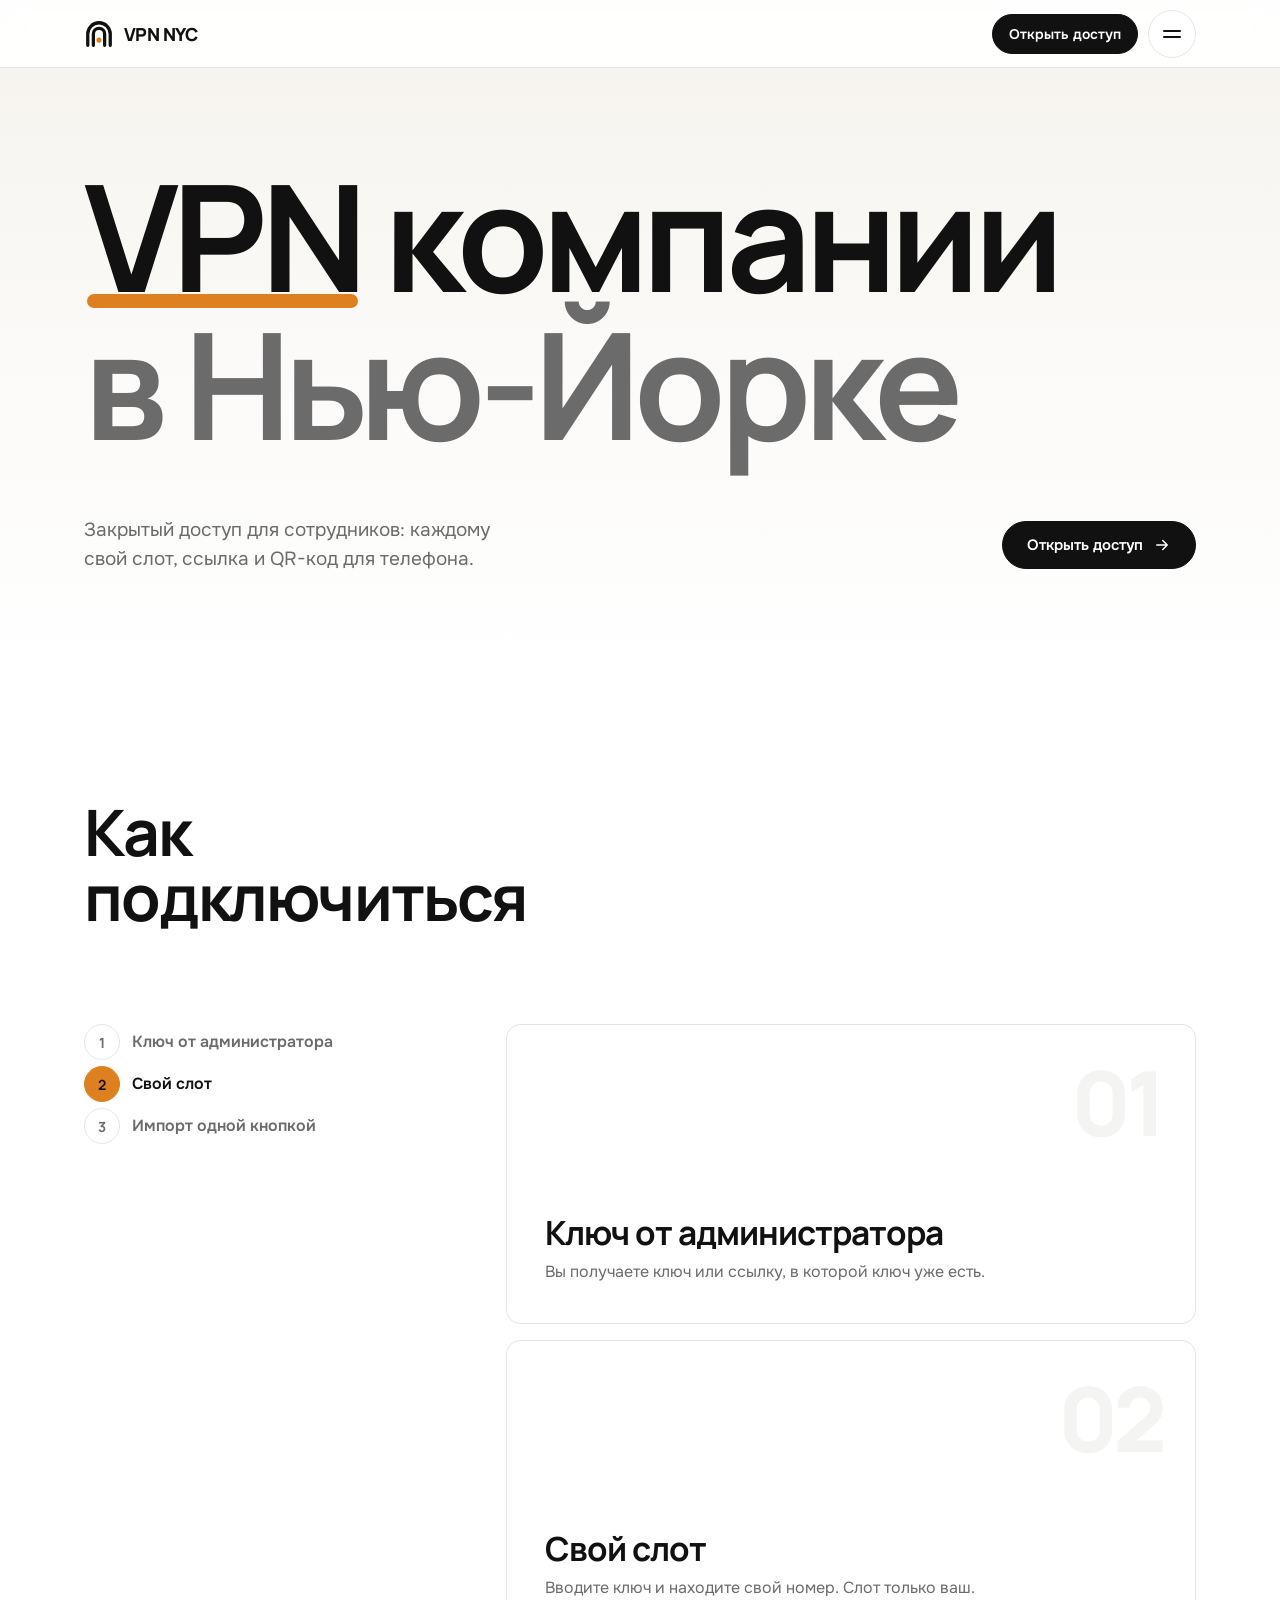
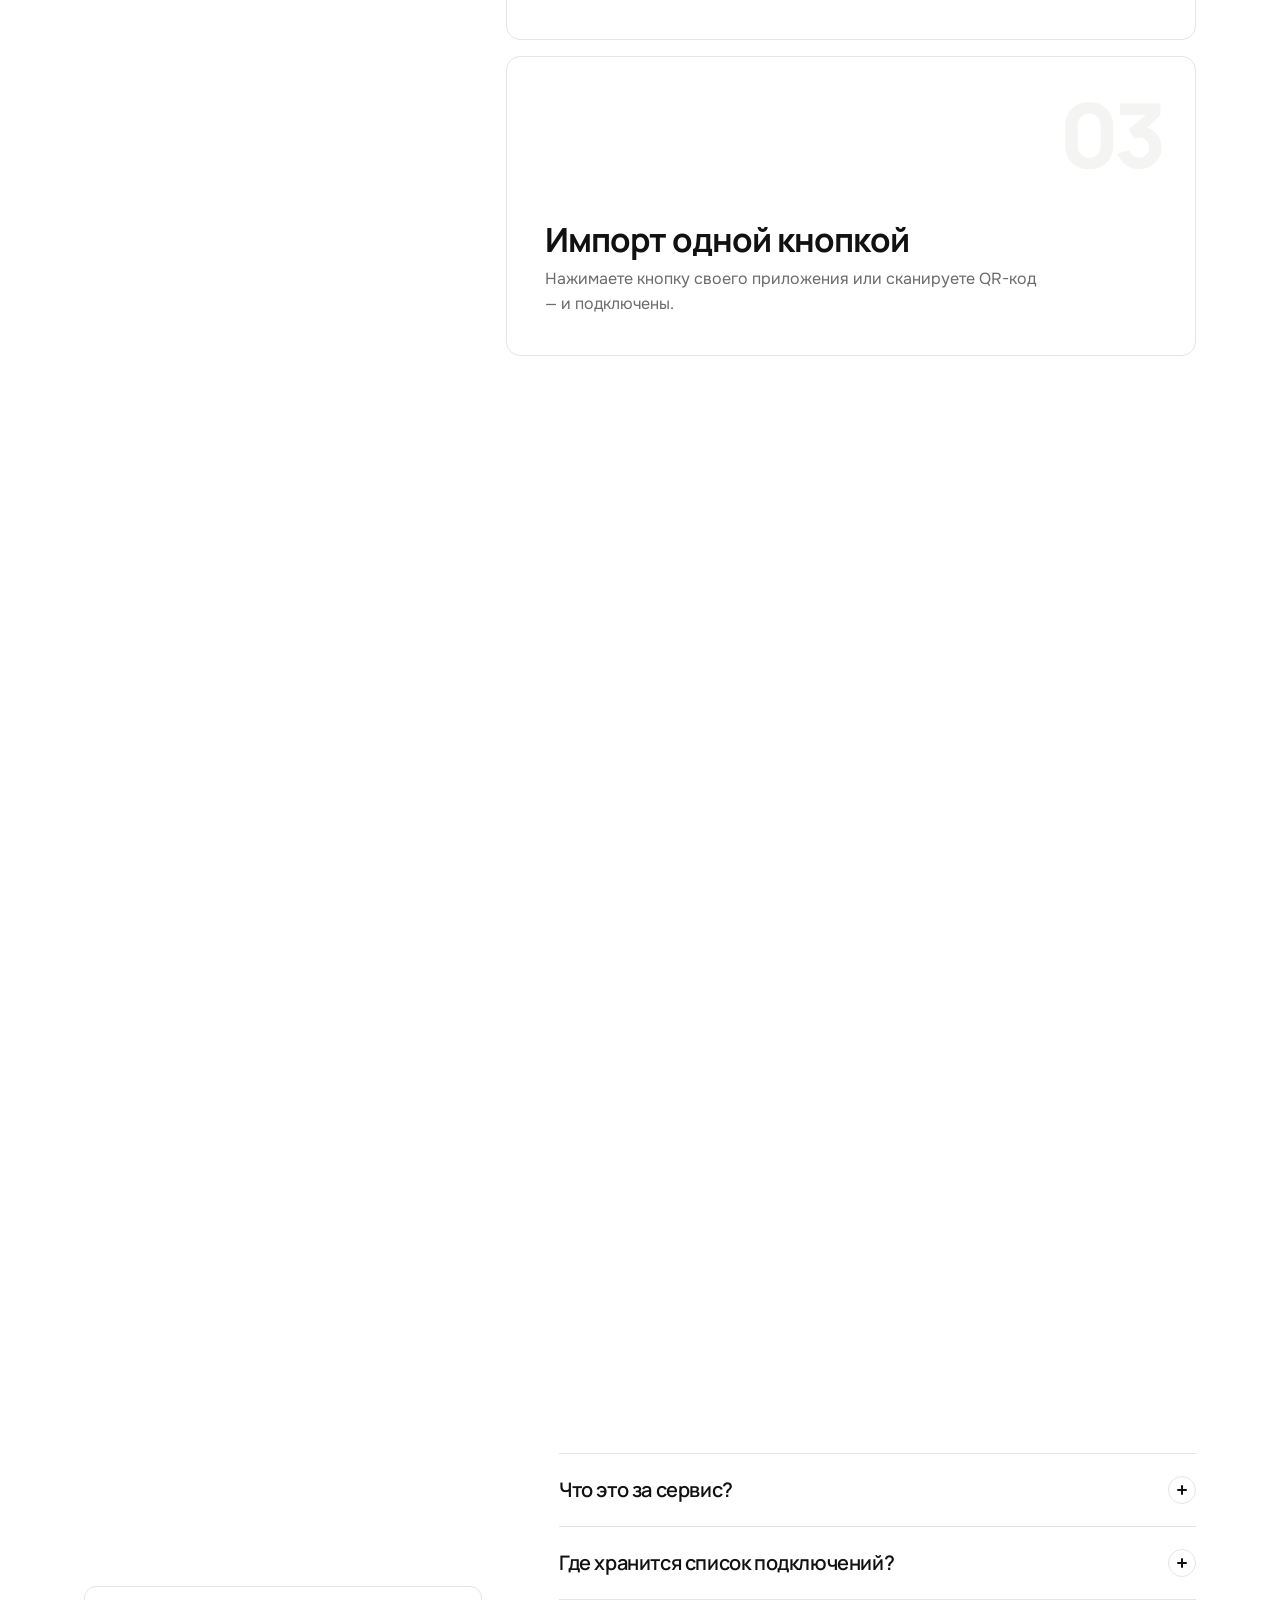
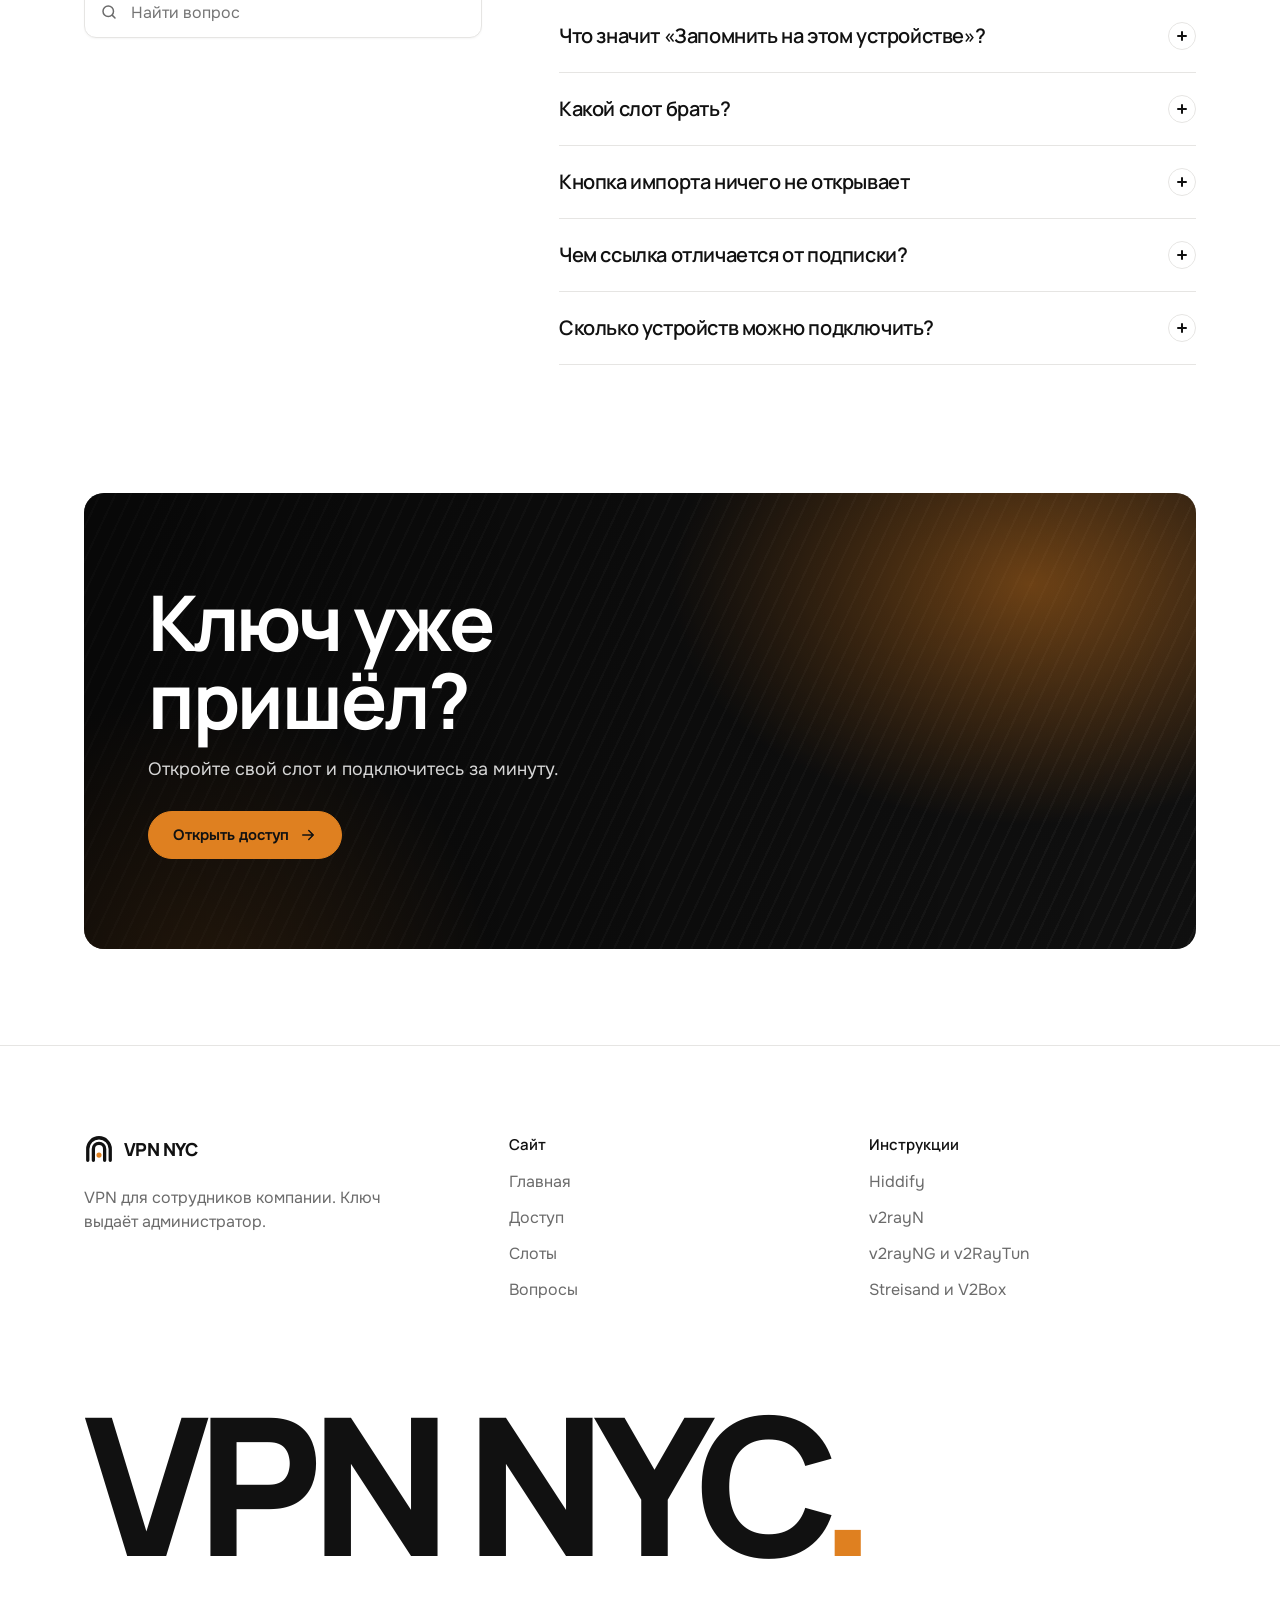
==== commit a15b2ed1: "Copy for employees (mock data unchanged)" ====
--- a/index.html
+++ b/index.html
@@ -15,18 +15,18 @@
 <h1 id="h"><span class="hl"><span class="vpn">VPN</span> компании</span><span class="hl">в&nbsp;Нью-Йорке</span></h1></div></div>
 <div class="hero-foot rv"><p>Закрытый доступ для сотрудников: каждому свой слот, ссылка и QR-код для телефона.</p><a class="btn btn-pri mag" href="access.html">Открыть доступ <svg viewBox="0 0 24 24" fill="none" stroke="currentColor" stroke-width="2" stroke-linecap="round" stroke-linejoin="round" aria-hidden="true"><path d="M5 12h14m-6-6 6 6-6 6"/></svg></a></div></div></section>
 
-<section id="how" aria-labelledby="how-h"><div class="wrap"><h2 class="sec-h lines" id="how-h"><span class="ln"><span>Три шага</span></span><span class="ln"><span>до подключения</span></span></h2>
-<div class="proc"><nav class="proc-ind" aria-label="Шаги"><ol><li class=on><b>1</b><span>Получите ключ</span></li><li><b>2</b><span>Откройте свой слот</span></li><li><b>3</b><span>Импортируйте в клиент</span></li></ol></nav><div class="steps"><article class="step ripple"><span class="n" aria-hidden="true">01</span><h3>Получите ключ</h3><p>Администратор компании присылает ключ доступа или готовую ссылку — с ней ключ подставится сам.</p></article><article class="step ripple"><span class="n" aria-hidden="true">02</span><h3>Откройте свой слот</h3><p>Введите ключ — откроются слоты команды. Берите свой номер: один слот — один сотрудник.</p></article><article class="step ripple"><span class="n" aria-hidden="true">03</span><h3>Импортируйте в клиент</h3><p>Одна кнопка для v2RayTun, Hiddify или v2rayNG. Либо QR-код, либо «Скопировать ссылку».</p></article></div></div></div></section>
+<section id="how" aria-labelledby="how-h"><div class="wrap"><h2 class="sec-h lines" id="how-h"><span class="ln"><span>Как</span></span><span class="ln"><span>подключиться</span></span></h2><p class="sec-d rv">Три шага — пара минут.</p>
+<div class="proc"><nav class="proc-ind" aria-label="Шаги"><ol><li class=on><b>1</b><span>Ключ от администратора</span></li><li><b>2</b><span>Свой слот</span></li><li><b>3</b><span>Импорт одной кнопкой</span></li></ol></nav><div class="steps"><article class="step ripple"><span class="n" aria-hidden="true">01</span><h3>Ключ от администратора</h3><p>Вы получаете ключ или ссылку, в которой ключ уже есть.</p></article><article class="step ripple"><span class="n" aria-hidden="true">02</span><h3>Свой слот</h3><p>Вводите ключ и находите свой номер. Слот только ваш.</p></article><article class="step ripple"><span class="n" aria-hidden="true">03</span><h3>Импорт одной кнопкой</h3><p>Нажимаете кнопку своего приложения или сканируете QR-код — и подключены.</p></article></div></div></div></section>
 
-<section id="clients" aria-labelledby="cl-h"><div class="wrap"><h2 class="sec-h lines" id="cl-h"><span class="ln"><span>Работает</span></span><span class="ln"><span>в ваших клиентах</span></span></h2>
-<div class="cl-row rv"><div class="cl"><a class="tac" href="guides/hiddify.html"><span class="ic"><svg viewBox="0 0 24 24" fill="none" stroke="currentColor" stroke-width="2" stroke-linejoin="round" aria-hidden="true"><path d="M12 2 3 7v10l9 5 9-5V7z"/><path d="M12 22V12M3 7l9 5 9-5"/></svg></span><h3>Hiddify</h3><p>Android, iOS, Windows, macOS</p><span class="go">Инструкция <svg width=16 height=16 viewBox="0 0 24 24" fill="none" stroke="currentColor" stroke-width="2" stroke-linecap="round" stroke-linejoin="round" aria-hidden="true"><path d="M5 12h14m-6-6 6 6-6 6"/></svg></span></a></div><div class="cl"><a class="tac" href="guides/v2rayn.html"><span class="ic"><svg viewBox="0 0 24 24" fill="none" stroke="currentColor" stroke-width="2" stroke-linejoin="round" aria-hidden="true"><rect x="3" y="4" width="18" height="13" rx="2"/><path d="M8 21h8M12 17v4"/></svg></span><h3>v2rayN</h3><p>Windows</p><span class="go">Инструкция <svg width=16 height=16 viewBox="0 0 24 24" fill="none" stroke="currentColor" stroke-width="2" stroke-linecap="round" stroke-linejoin="round" aria-hidden="true"><path d="M5 12h14m-6-6 6 6-6 6"/></svg></span></a></div><div class="cl"><a class="tac" href="guides/android.html"><span class="ic"><svg viewBox="0 0 24 24" fill="none" stroke="currentColor" stroke-width="2" stroke-linejoin="round" aria-hidden="true"><rect x="6" y="2" width="12" height="20" rx="3"/><path d="M11 18h2"/></svg></span><h3>v2rayNG и v2RayTun</h3><p>Android</p><span class="go">Инструкция <svg width=16 height=16 viewBox="0 0 24 24" fill="none" stroke="currentColor" stroke-width="2" stroke-linecap="round" stroke-linejoin="round" aria-hidden="true"><path d="M5 12h14m-6-6 6 6-6 6"/></svg></span></a></div><div class="cl"><a class="tac" href="guides/ios.html"><span class="ic"><svg viewBox="0 0 24 24" fill="none" stroke="currentColor" stroke-width="2" stroke-linejoin="round" aria-hidden="true"><rect x="5" y="2" width="14" height="20" rx="4"/><path d="M10 5h4"/></svg></span><h3>Streisand и V2Box</h3><p>iPhone и iPad</p><span class="go">Инструкция <svg width=16 height=16 viewBox="0 0 24 24" fill="none" stroke="currentColor" stroke-width="2" stroke-linecap="round" stroke-linejoin="round" aria-hidden="true"><path d="M5 12h14m-6-6 6 6-6 6"/></svg></span></a></div></div><div class="rowctl"><button class="btn menu-btn" data-row="-1" aria-label="Назад">←</button><button class="btn menu-btn" data-row="1" aria-label="Вперёд">→</button></div></div></section>
+<section id="clients" aria-labelledby="cl-h"><div class="wrap"><h2 class="sec-h lines" id="cl-h"><span class="ln"><span>Инструкция</span></span><span class="ln"><span>для вашего приложения</span></span></h2><p class="sec-d rv">Пошагово для каждого клиента. Если не работает — есть раздел с решениями.</p>
+<div class="cl-row rv"><div class="cl"><a class="tac" href="guides/hiddify.html"><span class="ic"><svg viewBox="0 0 24 24" fill="none" stroke="currentColor" stroke-width="2" stroke-linejoin="round" aria-hidden="true"><path d="M12 2 3 7v10l9 5 9-5V7z"/><path d="M12 22V12M3 7l9 5 9-5"/></svg></span><h3>Hiddify</h3><p>Телефон и компьютер</p><span class="go">Инструкция <svg width=16 height=16 viewBox="0 0 24 24" fill="none" stroke="currentColor" stroke-width="2" stroke-linecap="round" stroke-linejoin="round" aria-hidden="true"><path d="M5 12h14m-6-6 6 6-6 6"/></svg></span></a></div><div class="cl"><a class="tac" href="guides/v2rayn.html"><span class="ic"><svg viewBox="0 0 24 24" fill="none" stroke="currentColor" stroke-width="2" stroke-linejoin="round" aria-hidden="true"><rect x="3" y="4" width="18" height="13" rx="2"/><path d="M8 21h8M12 17v4"/></svg></span><h3>v2rayN</h3><p>Компьютер с Windows</p><span class="go">Инструкция <svg width=16 height=16 viewBox="0 0 24 24" fill="none" stroke="currentColor" stroke-width="2" stroke-linecap="round" stroke-linejoin="round" aria-hidden="true"><path d="M5 12h14m-6-6 6 6-6 6"/></svg></span></a></div><div class="cl"><a class="tac" href="guides/android.html"><span class="ic"><svg viewBox="0 0 24 24" fill="none" stroke="currentColor" stroke-width="2" stroke-linejoin="round" aria-hidden="true"><rect x="6" y="2" width="12" height="20" rx="3"/><path d="M11 18h2"/></svg></span><h3>v2rayNG и v2RayTun</h3><p>Android, импорт одной кнопкой</p><span class="go">Инструкция <svg width=16 height=16 viewBox="0 0 24 24" fill="none" stroke="currentColor" stroke-width="2" stroke-linecap="round" stroke-linejoin="round" aria-hidden="true"><path d="M5 12h14m-6-6 6 6-6 6"/></svg></span></a></div><div class="cl"><a class="tac" href="guides/ios.html"><span class="ic"><svg viewBox="0 0 24 24" fill="none" stroke="currentColor" stroke-width="2" stroke-linejoin="round" aria-hidden="true"><rect x="5" y="2" width="14" height="20" rx="4"/><path d="M10 5h4"/></svg></span><h3>Streisand и V2Box</h3><p>iPhone и iPad</p><span class="go">Инструкция <svg width=16 height=16 viewBox="0 0 24 24" fill="none" stroke="currentColor" stroke-width="2" stroke-linecap="round" stroke-linejoin="round" aria-hidden="true"><path d="M5 12h14m-6-6 6 6-6 6"/></svg></span></a></div><div class="cl"><a class="tac" href="guides/help.html"><span class="ic"><svg viewBox="0 0 24 24" fill="none" stroke="currentColor" stroke-width="2" stroke-linecap="round" aria-hidden="true"><circle cx="12" cy="12" r="9"/><path d="M9.5 9a2.5 2.5 0 1 1 3.5 2.3c-.6.3-1 .9-1 1.6V14M12 17.5v.01"/></svg></span><h3>Если не работает</h3><p>Проверка и частые проблемы</p><span class="go">Инструкция <svg width=16 height=16 viewBox="0 0 24 24" fill="none" stroke="currentColor" stroke-width="2" stroke-linecap="round" stroke-linejoin="round" aria-hidden="true"><path d="M5 12h14m-6-6 6 6-6 6"/></svg></span></a></div></div><div class="rowctl"><button class="btn menu-btn" data-row="-1" aria-label="Назад">←</button><button class="btn menu-btn" data-row="1" aria-label="Вперёд">→</button></div></div></section>
 
-<section id="faq" aria-labelledby="faq-h"><div class="wrap faq"><div><h2 class="sec-h lines" id="faq-h"><span class="ln"><span>Вопросы</span></span></h2>
+<section id="faq" aria-labelledby="faq-h"><div class="wrap faq"><div><h2 class="sec-h lines" id="faq-h"><span class="ln"><span>Вопросы</span></span></h2><p class="sec-d rv">Коротко о доступе, слотах и безопасности.</p>
 <label class="field"><span class="sr">Поиск по вопросам</span><svg viewBox="0 0 24 24" fill="none" stroke="currentColor" stroke-width="2" stroke-linecap="round" aria-hidden="true"><circle cx="11" cy="11" r="7"/><path d="m20 20-3.5-3.5"/></svg><input class="input" id="faq-q" type="search" placeholder="Найти вопрос" autocomplete="off"></label></div>
 <div class="qa"><details><summary>Что это за сервис?<i aria-hidden="true"></i></summary><p class="ans">Личный VPN-сервис компании: сервер в Нью-Йорке на протоколе VLESS Reality. Он не продаётся — доступ только у сотрудников, которым администратор выдал ключ.</p></details><details><summary>Где хранится список подключений?<i aria-hidden="true"></i></summary><p class="ans">Прямо на этой странице, но в зашифрованном виде (AES-256-GCM). Ключ расшифровывает его у вас в браузере и никуда не отправляется.</p></details><details><summary>Что значит «Запомнить на этом устройстве»?<i aria-hidden="true"></i></summary><p class="ans">Ключ сохранится в браузере, и слоты будут открываться сразу. На чужом компьютере галочку лучше не ставить. Кнопка «Выйти» стирает ключ.</p></details><details><summary>Какой слот брать?<i aria-hidden="true"></i></summary><p class="ans">Тот номер, который вам назвал администратор. Один слот — один сотрудник: так видно, кто подключён, и потерянное устройство легко отключить.</p></details><details><summary>Кнопка импорта ничего не открывает<i aria-hidden="true"></i></summary><p class="ans">Значит, клиент не установлен или браузер блокирует переход. Нажмите «Скопировать ссылку» и вставьте её в клиенте через «Импорт из буфера» или отсканируйте QR.</p></details><details><summary>Чем ссылка отличается от подписки?<i aria-hidden="true"></i></summary><p class="ans">Ссылка vless — это одно подключение. Подписка — та же ссылка в base64: её понимают клиенты, которые принимают текст подписки.</p></details><details><summary>Сколько устройств можно подключить?<i aria-hidden="true"></i></summary><p class="ans">Слот можно поставить на телефон и ноутбук одного сотрудника. Коллеге нужен свой слот — попросите его у администратора.</p></details><p class="qa-empty" hidden>Такого вопроса нет — спросите администратора.</p></div></div></section>
 
-<section aria-labelledby="cta-h" style="padding-top:0;padding-bottom:0"><div class="wrap"><div class="cta rv"><h2 id="cta-h">Ключ от команды уже у вас?</h2><a class="btn btn-acc mag" href="access.html">Открыть слоты <svg viewBox="0 0 24 24" fill="none" stroke="currentColor" stroke-width="2" stroke-linecap="round" stroke-linejoin="round" aria-hidden="true"><path d="M5 12h14m-6-6 6 6-6 6"/></svg></a></div></div></section>
-</main><footer class="ftr"><div class="wrap"><div class="ftr-top"><div><a class="brand" href="index.html"><img src="assets/img/logo.svg" alt="" width="30" height="30">VPN NYC</a><p style="margin-top:14px">Личный VPN-сервис для команды. Ключ выдаёт администратор.</p></div>
+<section aria-labelledby="cta-h" style="padding-top:0;padding-bottom:0"><div class="wrap"><div class="cta rv"><h2 id="cta-h">Ключ уже пришёл?</h2><p class="cta-d">Откройте свой слот и подключитесь за минуту.</p><a class="btn btn-acc mag" href="access.html">Открыть доступ <svg viewBox="0 0 24 24" fill="none" stroke="currentColor" stroke-width="2" stroke-linecap="round" stroke-linejoin="round" aria-hidden="true"><path d="M5 12h14m-6-6 6 6-6 6"/></svg></a></div></div></section>
+</main><footer class="ftr"><div class="wrap"><div class="ftr-top"><div><a class="brand" href="index.html"><img src="assets/img/logo.svg" alt="" width="30" height="30">VPN NYC</a><p style="margin-top:14px">VPN для сотрудников компании. Ключ выдаёт администратор.</p></div>
 <div><h4>Сайт</h4><ul><li><a href="index.html">Главная</a></li><li><a href="access.html">Доступ</a></li><li><a href="slots.html">Слоты</a></li><li><a href="index.html#faq">Вопросы</a></li></ul></div>
 <div><h4>Инструкции</h4><ul><li><a href="guides/hiddify.html">Hiddify</a></li><li><a href="guides/v2rayn.html">v2rayN</a></li><li><a href="guides/android.html">v2rayNG и v2RayTun</a></li><li><a href="guides/ios.html">Streisand и V2Box</a></li></ul></div></div>
 <div class="wordmark" aria-hidden="true">VPN NYC<span>.</span></div></div></footer>
--- a/assets/css/site.css
+++ b/assets/css/site.css
@@ -298,3 +298,6 @@
 .md code{font:500 .92em ui-monospace,SFMono-Regular,Menlo,monospace;background:var(--muted);padding:1px 6px;border-radius:6px;word-break:break-word}
 .g-grid>*{min-width:0}@media(max-width:860px){.g-grid{grid-template-columns:minmax(0,1fr)}}
 .g-body{grid-template-columns:minmax(0,1fr)}
+.sec-h+.sec-d{margin:calc(clamp(28px,4vw,56px)*-1 + 14px) 0 clamp(28px,4vw,48px);color:var(--muted-foreground);font-size:clamp(16px,1.4vw,18px);max-width:48ch}
+.cta-d{color:#d6d6d6;font-size:clamp(16px,1.4vw,19px);margin:-12px 0 28px;max-width:40ch}
+@media(min-width:1100px){.cl-row{grid-template-columns:repeat(5,1fr)}}
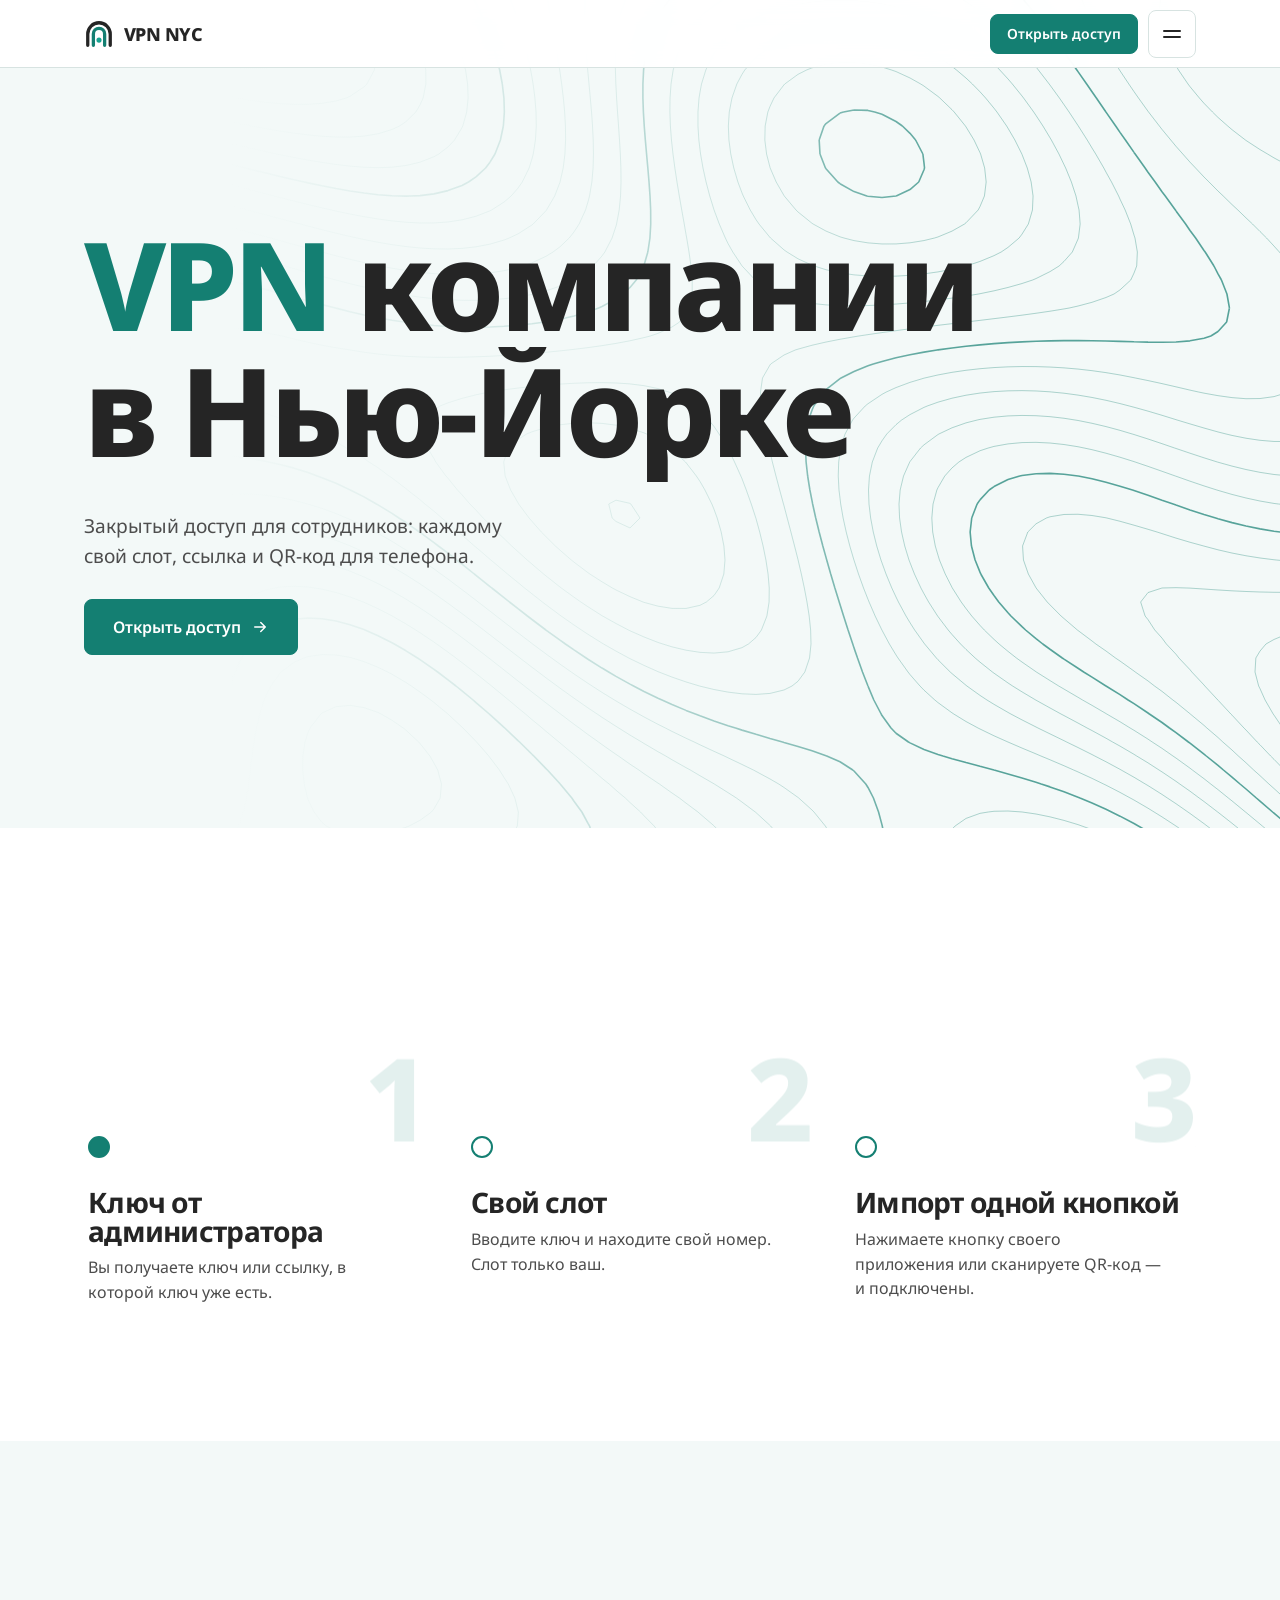
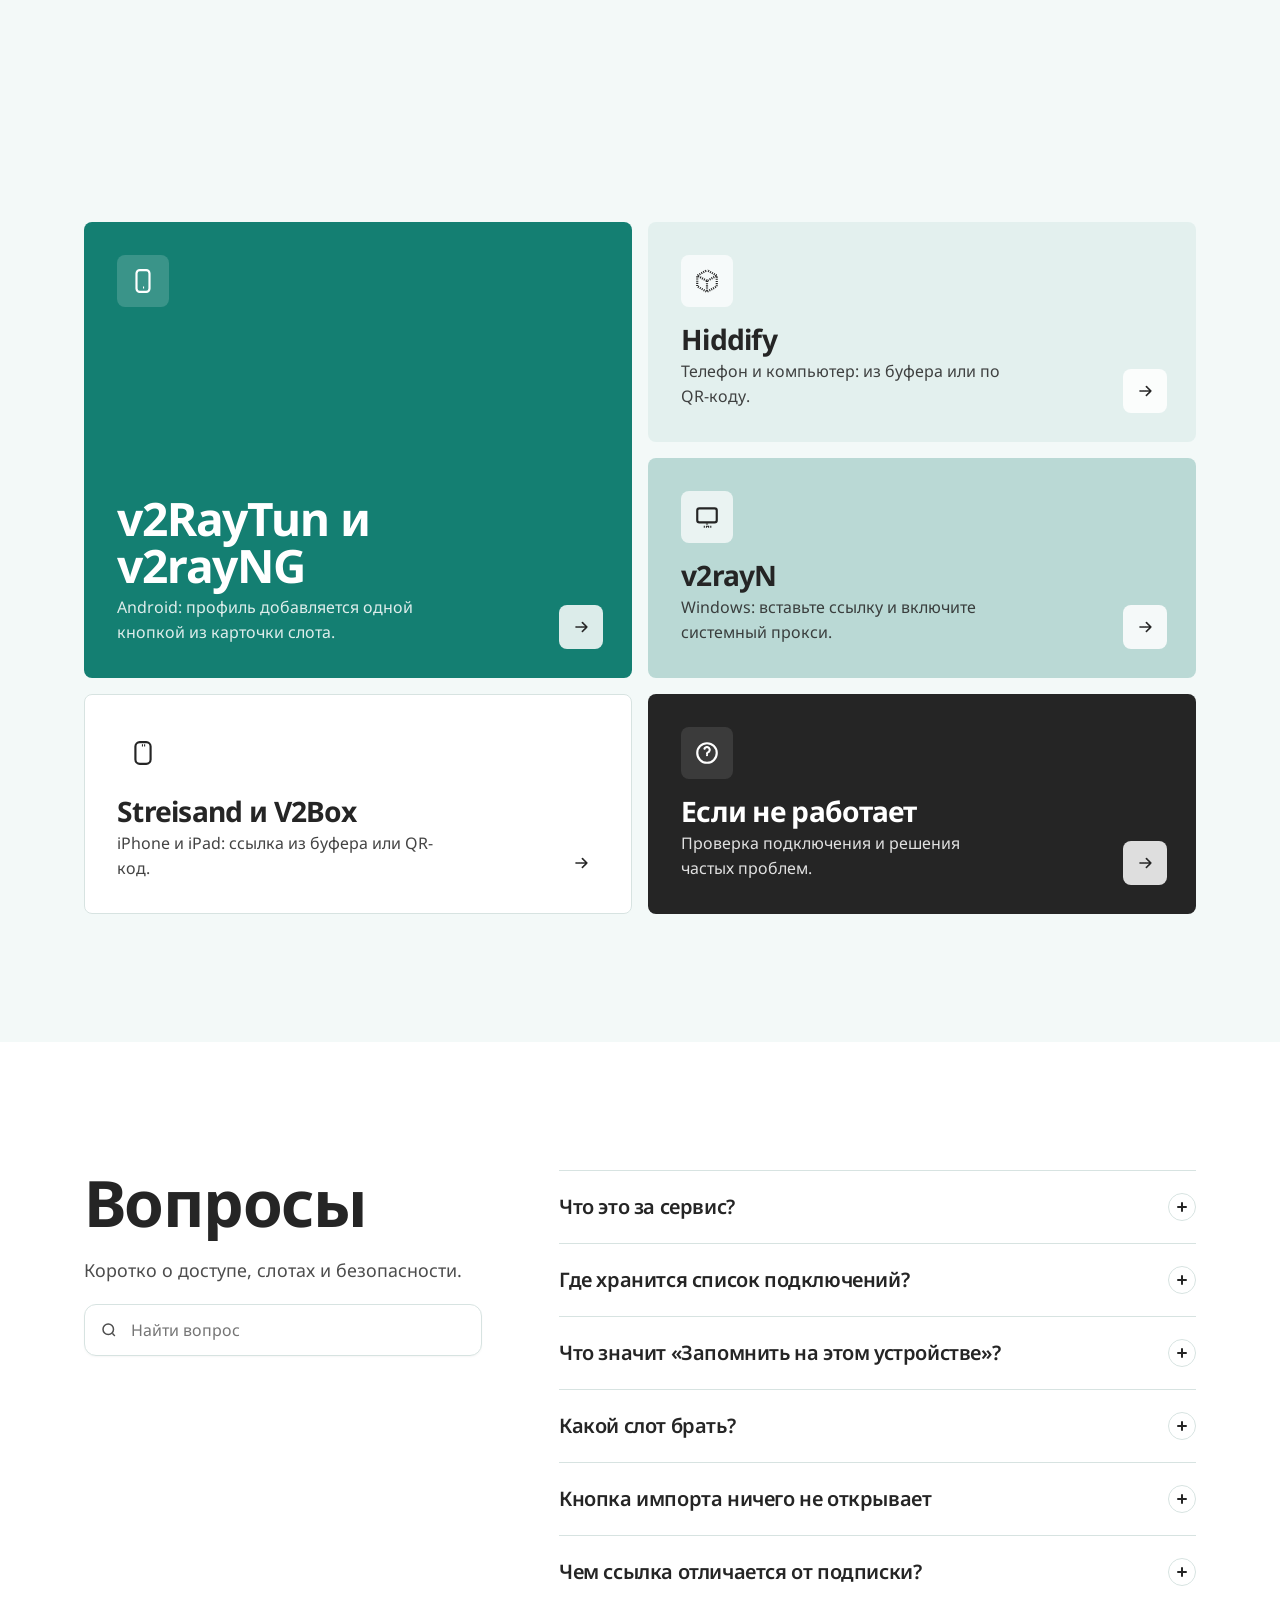
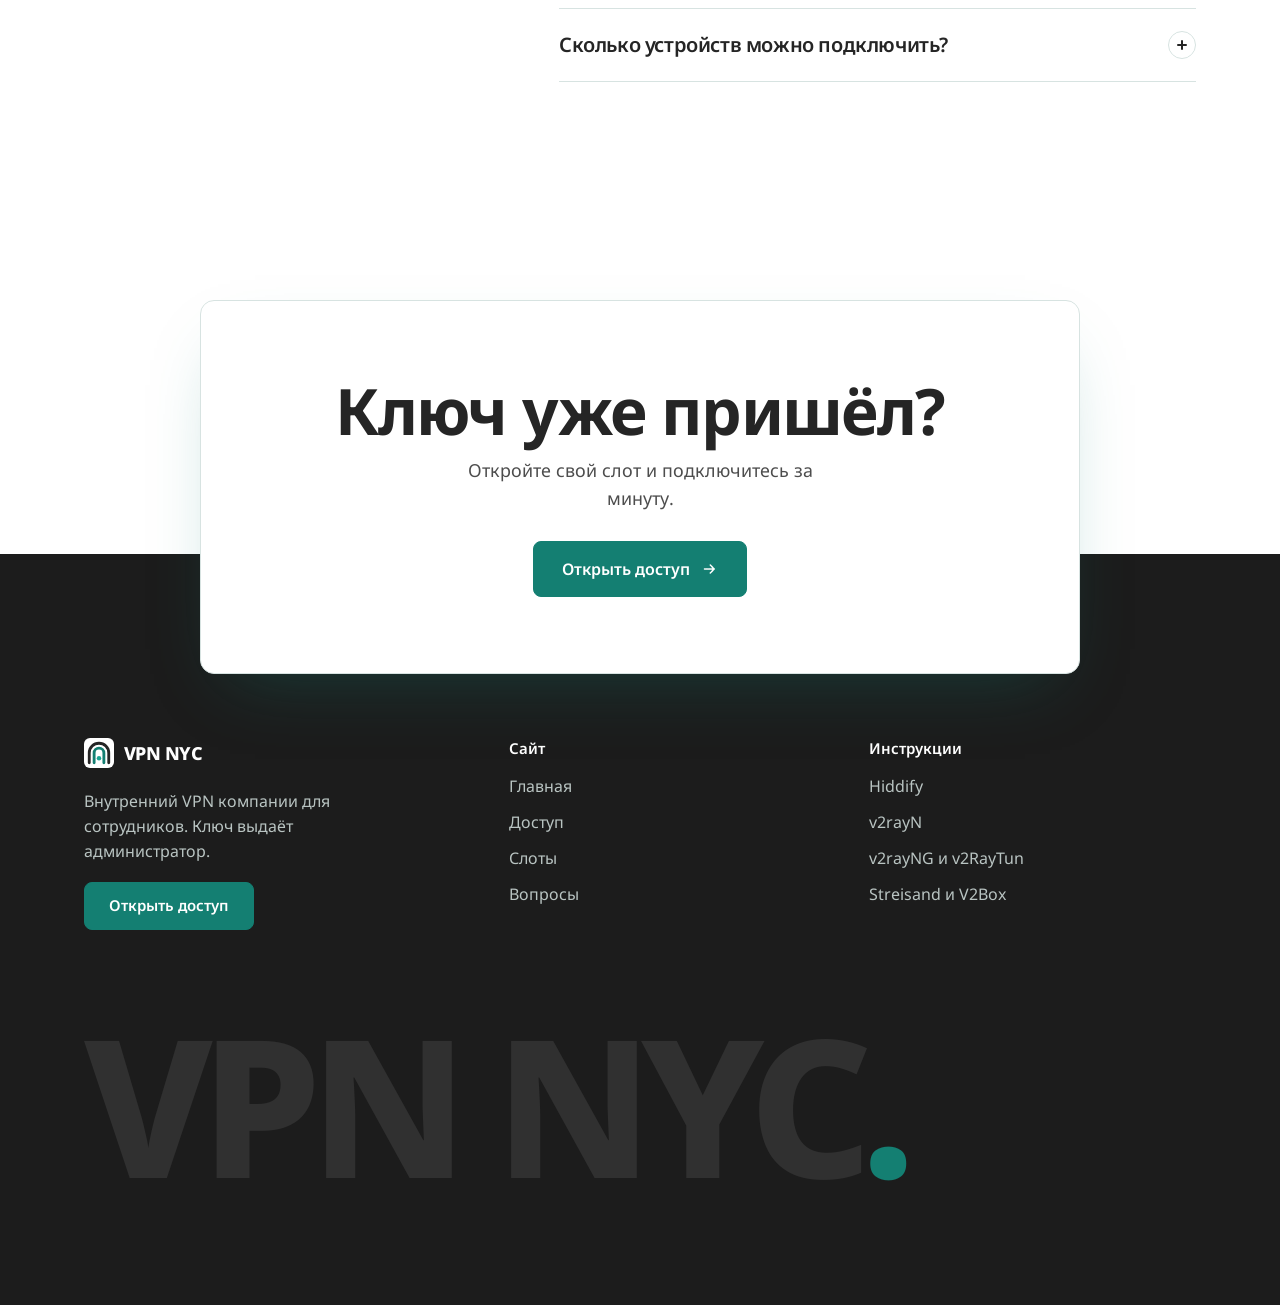
==== commit 1d81bd69: "Demo: Uralgeology design (vpn-nyc ca9dd18) with fake data, self-hosted fonts, RU/EN README" ====
--- a/index.html
+++ b/index.html
@@ -1,33 +1,32 @@
 <!doctype html><html lang="ru"><head><meta charset="utf-8"><meta name="viewport" content="width=device-width,initial-scale=1,viewport-fit=cover">
-<meta name="robots" content="noindex,nofollow"><title>VPN NYC — VPN компании в Нью-Йорке</title><meta name="description" content="Закрытый VPN-сервис для сотрудников компании: ключ, свой слот, одна кнопка импорта."><meta name="theme-color" content="#f6f3ee">
-<link rel="icon" href="favicon.svg" type="image/svg+xml"><link rel="preconnect" href="https://fonts.googleapis.com"><link rel="preconnect" href="https://fonts.gstatic.com" crossorigin>
-<link href="https://fonts.googleapis.com/css2?family=Manrope:wght@600;700;800&family=Onest:wght@400;500;600&display=swap" rel="stylesheet">
+<meta name="robots" content="noindex,nofollow"><title>VPN NYC — VPN компании в Нью-Йорке</title><meta name="description" content="Внутренний VPN компании для сотрудников: ключ, свой слот, импорт одной кнопкой."><meta name="theme-color" content="#147f72">
+<link rel="icon" href="favicon.svg" type="image/svg+xml"><link rel="preload" href="assets/fonts/noto-sans-cyrillic.woff2" as="font" type="font/woff2" crossorigin>
 <link rel="stylesheet" href="assets/css/site.css"></head><body>
 <a class="skip" href="#main">К содержимому</a>
 <script>(()=>{const h=new URLSearchParams(location.hash.slice(1)).get('key');if(h)location.replace('slots.html'+location.hash)})()</script>
-<div class="pl" id="pl" aria-hidden="true"><div class="pl-in"><svg viewBox="0 0 64 64"><path class="a1" d="M8 56V32a24 24 0 0 1 48 0v24" pathLength="1"/><path class="a2" d="M20 56V32a12 12 0 0 1 24 0v24" pathLength="1"/><circle class="dot" cx="32" cy="45" r="5.5"/></svg><div class="wm">VPN NYC</div></div></div></div>
+<div class="pl" id="pl" aria-hidden="true"><div class="strata"><i></i><i></i><i></i><i></i></div><div class="pl-in"><svg viewBox="0 0 64 64"><path class="a1" d="M8 56V32a24 24 0 0 1 48 0v24" pathLength="1"/><path class="a2" d="M20 56V32a12 12 0 0 1 24 0v24" pathLength="1"/><circle class="dot" cx="32" cy="45" r="5.5"/></svg><div class="wm">VPN NYC</div></div></div>
 <header class="hdr"><div class="wrap hdr-in"><a class="brand" href="index.html"><img src="assets/img/logo.svg" alt="" width="30" height="30">VPN NYC</a>
 <div class="hdr-r"><a class="btn btn-pri btn-sm hide-s" href="access.html">Открыть доступ</a><button class="btn menu-btn" id="menu-open" aria-expanded="false" aria-controls="sheet" aria-label="Меню"><i></i></button></div></div>
 <div class="prog" aria-hidden="true"><svg viewBox="0 0 1 2" preserveAspectRatio="none"><line x1="0" y1="1" x2="1" y2="1" pathLength="1"/></svg></div></header>
 <div class="sheet" id="sheet" aria-hidden="true" role="dialog" aria-modal="true" aria-label="Меню"><div class="hdr-in"><a class="brand" href="index.html"><img src="assets/img/logo.svg" alt="" width="30" height="30">VPN NYC</a>
 <button class="btn menu-btn" id="menu-close" aria-label="Закрыть меню">✕</button></div><nav><a href="index.html" aria-current="page"><span>Главная</span></a><a href="access.html"><span>Доступ</span></a><a href="slots.html"><span>Слоты</span></a><a href="guides/hiddify.html"><span>Инструкции</span></a><a href="index.html#faq"><span>Вопросы</span></a></nav><div class="sheet-sub"><a href="guides/hiddify.html">Hiddify</a><a href="guides/v2rayn.html">v2rayN</a><a href="guides/android.html">v2rayNG и v2RayTun</a><a href="guides/ios.html">Streisand и V2Box</a></div></div><main id="main">
-<section class="hero" aria-labelledby="h"><div class="wrap"><div class="surf"><div class="surf-in"><div class="sheen" aria-hidden="true"></div>
-<h1 id="h"><span class="hl"><span class="vpn">VPN</span> компании</span><span class="hl">в&nbsp;Нью-Йорке</span></h1></div></div>
-<div class="hero-foot rv"><p>Закрытый доступ для сотрудников: каждому свой слот, ссылка и QR-код для телефона.</p><a class="btn btn-pri mag" href="access.html">Открыть доступ <svg viewBox="0 0 24 24" fill="none" stroke="currentColor" stroke-width="2" stroke-linecap="round" stroke-linejoin="round" aria-hidden="true"><path d="M5 12h14m-6-6 6 6-6 6"/></svg></a></div></div></section>
+<section class="hero" aria-labelledby="h"><svg class="hero-poster" viewBox="0 0 800 600" aria-hidden="true" preserveAspectRatio="xMidYMid slice"><path d="M594.6 280.0 L593.9 283.7 L592.5 287.1 L590.3 290.3 L587.4 293.0 L584.0 295.1 L580.2 296.6 L576.3 297.4 L572.6 297.9 L569.2 298.2 L566.1 298.6 L563.1 299.4 L560.0 300.4 L556.5 301.6 L552.6 302.6 L548.4 303.1 L544.0 302.7 L539.9 301.5 L536.2 299.5 L533.2 296.9 L530.7 293.9 L528.9 290.6 L527.7 287.1 L527.3 283.5 L527.5 280.0 L528.6 276.6 L530.3 273.5 L532.5 270.7 L535.0 268.2 L537.6 265.9 L540.3 263.8 L543.0 261.8 L545.9 259.9 L549.1 258.4 L552.6 257.3 L556.3 256.9 L560.0 257.0 L563.6 257.7 L567.0 258.6 L570.4 259.5 L573.8 260.4 L577.4 261.4 L581.2 262.7 L584.9 264.3 L588.4 266.6 L591.3 269.4 L593.3 272.7 L594.4 276.3Z" pathLength="1"/><path d="M625.1 280.0 L623.4 286.8 L620.3 293.3 L615.9 299.0 L610.3 303.8 L603.9 307.6 L597.0 310.3 L589.9 312.0 L583.2 313.0 L577.1 313.8 L571.4 315.0 L565.9 316.7 L560.0 318.9 L553.4 321.3 L545.9 323.0 L537.9 323.7 L529.9 322.7 L522.4 320.2 L515.9 316.2 L510.5 311.2 L506.2 305.5 L503.0 299.4 L500.8 293.0 L499.7 286.5 L499.9 280.0 L501.4 273.7 L504.2 267.7 L508.1 262.4 L512.6 257.5 L517.4 253.2 L522.4 249.2 L527.7 245.5 L533.4 242.2 L539.6 239.6 L546.3 238.0 L553.2 237.4 L560.0 237.9 L566.5 239.2 L572.8 240.8 L579.0 242.4 L585.5 243.8 L592.4 245.4 L599.7 247.4 L607.1 250.4 L613.9 254.5 L619.4 259.8 L623.2 266.1 L625.1 273.0Z" pathLength="1"/><path d="M655.6 280.0 L652.5 290.0 L647.4 299.2 L640.6 307.4 L632.3 314.2 L623.1 319.7 L613.2 323.6 L603.3 326.3 L593.9 328.1 L585.2 329.8 L577.0 332.0 L568.8 334.9 L560.0 338.3 L550.1 341.7 L539.1 344.1 L527.4 344.6 L515.8 342.8 L505.2 338.6 L496.0 332.5 L488.6 325.0 L482.6 316.6 L478.0 307.9 L474.6 298.8 L472.6 289.4 L472.3 280.0 L473.9 270.7 L477.5 261.9 L482.7 253.7 L489.2 246.5 L496.4 240.0 L504.1 234.1 L512.2 228.9 L520.9 224.5 L530.3 221.1 L540.1 219.2 L550.2 218.8 L560.0 219.7 L569.4 221.6 L578.4 223.6 L587.5 225.6 L597.1 227.2 L607.6 229.1 L618.8 231.8 L630.1 235.9 L640.3 242.0 L648.5 250.0 L653.9 259.4 L656.2 269.6Z" pathLength="1"/><path d="M685.7 280.0 L680.8 293.0 L673.5 304.9 L664.2 315.4 L653.4 324.2 L641.6 331.3 L629.1 336.7 L616.7 340.6 L604.7 343.6 L593.5 346.4 L582.8 349.8 L571.9 353.9 L560.0 358.6 L546.7 362.8 L532.1 365.4 L516.8 365.5 L501.9 362.5 L488.4 356.5 L476.9 348.1 L467.5 338.2 L459.9 327.4 L453.7 316.1 L448.8 304.4 L445.4 292.4 L444.2 280.0 L445.5 267.6 L449.7 255.8 L456.3 244.8 L464.9 235.0 L474.7 226.3 L485.4 218.8 L496.7 212.3 L508.6 207.0 L521.2 203.2 L534.3 201.2 L547.3 201.0 L560.0 202.4 L572.1 204.5 L583.9 206.8 L596.0 208.7 L609.1 210.3 L623.4 212.3 L638.7 215.5 L653.9 220.9 L667.6 229.1 L678.2 239.8 L684.9 252.6 L687.3 266.3Z" pathLength="1"/><path d="M714.8 280.0 L708.0 296.0 L698.4 310.4 L686.9 323.1 L673.8 333.9 L659.8 342.8 L645.1 349.8 L630.4 355.2 L616.1 359.6 L602.4 363.8 L588.9 368.5 L575.1 373.9 L560.0 379.4 L543.3 384.2 L525.1 386.7 L506.4 386.0 L488.5 381.6 L472.4 373.6 L458.7 363.1 L447.4 350.9 L437.9 337.8 L429.8 324.2 L422.9 310.1 L417.7 295.4 L415.2 280.0 L416.1 264.5 L420.7 249.4 L428.9 235.5 L439.9 223.1 L452.8 212.5 L466.8 203.6 L481.5 196.1 L496.8 190.3 L512.6 186.2 L528.7 184.2 L544.6 184.2 L560.0 185.6 L574.8 187.8 L589.4 189.9 L604.7 191.5 L621.4 192.8 L639.8 194.7 L659.4 198.5 L678.6 205.4 L695.5 215.8 L708.4 229.6 L715.9 245.8 L717.8 263.0Z" pathLength="1"/><path d="M742.8 280.0 L733.9 298.8 L722.2 315.6 L708.7 330.5 L693.9 343.4 L678.0 354.3 L661.5 363.2 L644.7 370.5 L628.0 376.6 L611.7 382.3 L595.4 388.2 L578.4 394.5 L560.0 400.7 L539.8 405.5 L518.3 407.6 L496.4 405.8 L475.7 399.8 L457.1 390.0 L441.3 377.4 L427.9 363.1 L416.2 348.1 L405.8 332.4 L396.5 315.9 L389.1 298.4 L385.0 280.0 L385.3 261.1 L390.6 242.8 L400.7 225.9 L414.5 211.1 L430.9 198.7 L448.6 188.6 L466.9 180.5 L485.6 174.3 L504.5 170.2 L523.4 168.1 L542.0 168.0 L560.0 169.3 L577.5 171.1 L595.1 172.6 L613.8 173.5 L634.4 174.4 L657.0 176.3 L680.9 180.9 L704.0 189.4 L723.9 202.4 L738.4 219.4 L746.3 239.1 L747.4 259.8Z" pathLength="1"/><path d="M769.4 280.0 L758.6 301.4 L745.2 320.7 L730.2 337.8 L714.0 352.9 L696.8 366.1 L678.6 377.3 L659.7 386.6 L640.6 394.5 L621.4 401.6 L602.0 408.6 L581.8 415.5 L560.0 421.8 L536.5 426.4 L511.8 427.6 L486.9 424.6 L463.5 417.0 L442.6 405.5 L424.5 391.1 L408.8 375.2 L394.5 358.3 L381.2 340.7 L369.0 322.0 L359.2 301.7 L353.4 280.0 L353.3 257.7 L359.7 236.0 L372.1 216.2 L389.3 199.2 L409.4 185.3 L431.1 174.3 L453.1 165.8 L475.1 159.4 L496.9 155.1 L518.4 152.8 L539.5 152.2 L560.0 152.8 L580.3 153.8 L601.0 154.4 L623.4 154.6 L648.0 155.0 L675.0 157.1 L703.0 162.7 L729.7 173.2 L752.2 189.0 L767.9 209.4 L775.7 232.6 L775.7 256.7Z" pathLength="1"/><path d="M794.6 280.0 L782.3 304.0 L767.6 325.6 L751.6 345.1 L734.7 362.7 L716.4 378.4 L696.7 392.1 L675.7 403.7 L653.9 413.4 L631.6 421.8 L608.8 429.4 L585.1 436.5 L560.0 442.5 L533.3 446.3 L505.6 446.6 L478.0 442.3 L452.1 433.3 L428.7 420.3 L408.1 404.6 L389.6 387.2 L372.3 368.9 L355.6 349.4 L340.3 328.3 L327.8 305.1 L320.5 280.0 L320.3 254.1 L328.2 229.1 L343.5 206.5 L364.5 187.5 L388.9 172.3 L414.6 160.7 L440.2 152.0 L465.2 145.4 L489.7 140.8 L513.5 137.8 L536.9 136.4 L560.0 135.9 L583.2 135.7 L607.3 135.2 L633.5 134.5 L662.4 134.6 L693.6 137.2 L725.6 144.2 L755.4 157.0 L779.9 175.9 L796.4 199.7 L803.8 226.4 L802.5 253.8Z" pathLength="1"/><path d="M818.7 280.0 L805.3 306.5 L790.0 330.5 L773.7 352.6 L756.3 372.9 L737.2 391.5 L715.9 407.9 L692.6 421.7 L667.8 433.1 L642.0 442.4 L615.6 450.2 L588.4 456.9 L560.0 462.2 L530.3 465.0 L499.8 464.2 L469.7 458.8 L441.2 448.8 L415.2 434.8 L391.7 418.0 L369.9 399.6 L349.0 379.9 L328.7 358.6 L309.9 334.9 L294.9 308.6 L286.4 280.0 L286.8 250.5 L296.8 222.2 L315.5 197.0 L340.8 176.2 L369.5 160.1 L399.2 148.1 L428.2 139.2 L456.0 132.2 L482.7 126.9 L508.7 122.9 L534.3 120.0 L560.0 118.0 L586.3 116.3 L614.0 114.7 L644.2 113.3 L677.3 113.5 L712.6 116.9 L748.1 125.8 L780.6 141.2 L806.6 163.2 L823.5 190.5 L830.3 220.6 L827.9 251.1Z" pathLength="1"/><path d="M842.0 280.0 L828.3 309.0 L813.0 335.6 L796.9 360.5 L779.3 383.8 L759.4 405.4 L736.3 424.6 L710.3 440.6 L682.0 453.2 L652.4 463.0 L622.3 470.5 L591.5 476.4 L560.0 480.6 L527.5 482.4 L494.5 480.6 L461.8 474.4 L430.6 463.7 L401.7 449.2 L374.8 431.8 L349.3 412.6 L324.4 391.5 L300.1 368.3 L278.0 342.0 L260.8 312.3 L251.7 280.0 L253.1 246.9 L265.9 215.4 L288.7 187.8 L318.4 165.6 L351.5 148.8 L385.0 136.5 L417.0 127.2 L447.0 119.6 L475.7 113.1 L503.6 107.4 L531.5 102.7 L560.0 98.8 L589.6 95.5 L621.2 92.8 L655.4 91.2 L692.5 91.8 L731.6 96.6 L770.2 107.7 L804.9 125.9 L832.0 151.2 L849.0 181.8 L855.2 215.1 L852.0 248.5Z" pathLength="1"/><path d="M865.3 280.0 L851.9 311.5 L837.3 340.9 L821.6 368.8 L803.9 395.5 L782.9 420.3 L757.7 442.1 L728.4 460.0 L696.3 473.5 L662.6 483.2 L628.6 489.9 L594.4 494.6 L560.0 497.5 L525.0 498.3 L489.5 495.9 L454.2 489.4 L420.2 478.6 L387.8 464.0 L357.1 446.4 L327.4 426.4 L298.2 404.0 L270.0 378.5 L244.8 349.3 L225.9 316.1 L216.8 280.0 L220.1 243.3 L236.2 208.9 L263.3 179.2 L297.6 155.8 L334.9 138.4 L371.8 125.6 L406.2 115.7 L438.2 107.0 L468.5 98.8 L498.2 91.0 L528.5 84.0 L560.0 78.1 L593.2 73.4 L628.7 69.9 L666.9 68.4 L707.8 70.0 L750.2 76.7 L791.4 90.3 L827.8 111.5 L855.8 140.0 L872.9 173.7 L878.8 209.9 L875.3 246.0Z" pathLength="1"/><path d="M889.0 280.0 L876.7 314.2 L863.1 346.6 L848.1 377.9 L830.2 407.9 L807.8 435.9 L779.8 460.2 L746.7 479.6 L710.3 493.4 L672.3 502.4 L634.5 507.8 L597.1 511.1 L560.0 512.9 L522.6 512.9 L484.7 510.3 L446.8 504.2 L409.4 493.9 L373.2 479.6 L338.2 461.9 L303.9 441.1 L270.3 417.2 L238.4 389.2 L210.6 356.8 L190.7 319.9 L182.4 280.0 L188.2 239.9 L208.2 202.7 L239.8 171.2 L278.5 146.7 L319.6 128.7 L359.2 115.4 L395.7 104.4 L429.1 94.0 L460.8 83.6 L492.4 73.2 L525.3 63.7 L560.0 55.8 L596.9 49.9 L636.4 46.2 L678.5 45.4 L722.9 48.7 L768.1 57.6 L811.4 73.9 L849.2 98.1 L877.9 129.5 L895.4 166.1 L901.5 205.0 L898.3 243.5Z" pathLength="1"/><path d="M914.0 280.0 L903.3 317.1 L891.0 352.7 L876.6 387.5 L858.0 421.1 L833.5 452.1 L802.1 478.5 L764.8 498.8 L723.7 512.5 L681.4 520.3 L639.8 524.2 L599.5 525.9 L560.0 526.8 L520.4 526.6 L480.1 524.5 L439.1 519.3 L398.1 510.0 L357.5 496.4 L317.8 478.6 L278.8 457.0 L240.9 431.1 L205.7 400.3 L176.0 364.4 L155.9 323.6 L149.2 280.0 L158.2 236.6 L182.2 197.0 L218.2 163.9 L260.9 138.4 L305.1 119.6 L347.0 105.3 L384.8 92.8 L419.3 80.2 L452.4 67.0 L486.1 53.8 L521.8 41.8 L560.0 32.1 L600.9 25.5 L644.2 22.2 L689.9 22.8 L737.3 28.1 L784.9 39.7 L829.9 58.7 L868.9 85.6 L898.5 119.8 L916.7 158.8 L923.8 200.1 L921.8 240.9Z" pathLength="1"/><path d="M940.8 280.0 L932.1 320.2 L921.1 359.3 L906.8 397.8 L887.0 434.8 L859.6 468.5 L824.2 496.6 L782.1 517.3 L736.2 530.2 L689.6 536.6 L644.5 538.7 L601.6 539.2 L560.0 539.6 L518.3 539.9 L475.4 539.0 L431.0 535.3 L385.8 527.4 L340.5 514.6 L295.8 496.7 L252.1 473.7 L210.4 445.5 L172.5 411.6 L141.8 371.9 L122.4 327.2 L117.9 280.0 L130.3 233.6 L158.4 191.8 L198.4 157.2 L244.5 130.6 L291.1 110.8 L334.4 95.0 L373.3 80.4 L408.7 65.1 L443.2 48.8 L479.2 32.6 L518.0 18.2 L560.0 7.3 L604.9 0.6 L652.0 -1.5 L700.9 1.1 L750.9 8.9 L800.4 23.1 L846.9 44.8 L887.1 74.2 L917.9 110.5 L937.6 151.7 L946.4 195.1 L946.4 238.3Z" pathLength="1"/></svg><canvas id="topo" aria-hidden="true"></canvas><div class="wrap hero-in">
+<h1 id="h" class="lines"><span class="ln"><span><span class="vpn">VPN</span> компании</span></span><span class="ln"><span>в&nbsp;Нью-Йорке</span></span></h1>
+<p class="hero-d rv">Закрытый доступ для сотрудников: каждому свой слот, ссылка и QR-код для телефона.</p><a class="btn btn-pri btn-lg mag rv" href="access.html">Открыть доступ <svg viewBox="0 0 24 24" fill="none" stroke="currentColor" stroke-width="2" stroke-linecap="round" stroke-linejoin="round" aria-hidden="true"><path d="M5 12h14m-6-6 6 6-6 6"/></svg></a></div></section>
 
-<section id="how" aria-labelledby="how-h"><div class="wrap"><h2 class="sec-h lines" id="how-h"><span class="ln"><span>Как</span></span><span class="ln"><span>подключиться</span></span></h2><p class="sec-d rv">Три шага — пара минут.</p>
-<div class="proc"><nav class="proc-ind" aria-label="Шаги"><ol><li class=on><b>1</b><span>Ключ от администратора</span></li><li><b>2</b><span>Свой слот</span></li><li><b>3</b><span>Импорт одной кнопкой</span></li></ol></nav><div class="steps"><article class="step ripple"><span class="n" aria-hidden="true">01</span><h3>Ключ от администратора</h3><p>Вы получаете ключ или ссылку, в которой ключ уже есть.</p></article><article class="step ripple"><span class="n" aria-hidden="true">02</span><h3>Свой слот</h3><p>Вводите ключ и находите свой номер. Слот только ваш.</p></article><article class="step ripple"><span class="n" aria-hidden="true">03</span><h3>Импорт одной кнопкой</h3><p>Нажимаете кнопку своего приложения или сканируете QR-код — и подключены.</p></article></div></div></div></section>
+<section id="how" aria-labelledby="how-h"><div class="wrap"><h2 class="sec-h lines" id="how-h"><span class="ln"><span>Как подключиться</span></span></h2><p class="sec-d rv">Три шага — пара минут.</p>
+<div class="tl-wrap" data-draw><svg class="tl-line" viewBox="0 0 1000 40" preserveAspectRatio="none" aria-hidden="true"><path d="M0 20 C 160 4, 330 36, 500 20 S 840 4, 1000 20" pathLength="1"/></svg><svg class="tl-vline" viewBox="0 0 40 1000" preserveAspectRatio="none" aria-hidden="true"><path d="M20 0 C 4 160, 36 330, 20 500 S 4 840, 20 1000" pathLength="1"/></svg><ol class="tl"><li class="ms tac"><span class="ms-dot" aria-hidden="true"></span><span class="ms-n" aria-hidden="true">1</span><h3>Ключ от администратора</h3><p>Вы получаете ключ или ссылку, в которой ключ уже есть.</p></li><li class="ms tac"><span class="ms-dot" aria-hidden="true"></span><span class="ms-n" aria-hidden="true">2</span><h3>Свой слот</h3><p>Вводите ключ и находите свой номер. Слот только ваш.</p></li><li class="ms tac"><span class="ms-dot" aria-hidden="true"></span><span class="ms-n" aria-hidden="true">3</span><h3>Импорт одной кнопкой</h3><p>Нажимаете кнопку своего приложения или сканируете QR-код — и подключены.</p></li></ol></div></div></section>
 
-<section id="clients" aria-labelledby="cl-h"><div class="wrap"><h2 class="sec-h lines" id="cl-h"><span class="ln"><span>Инструкция</span></span><span class="ln"><span>для вашего приложения</span></span></h2><p class="sec-d rv">Пошагово для каждого клиента. Если не работает — есть раздел с решениями.</p>
-<div class="cl-row rv"><div class="cl"><a class="tac" href="guides/hiddify.html"><span class="ic"><svg viewBox="0 0 24 24" fill="none" stroke="currentColor" stroke-width="2" stroke-linejoin="round" aria-hidden="true"><path d="M12 2 3 7v10l9 5 9-5V7z"/><path d="M12 22V12M3 7l9 5 9-5"/></svg></span><h3>Hiddify</h3><p>Телефон и компьютер</p><span class="go">Инструкция <svg width=16 height=16 viewBox="0 0 24 24" fill="none" stroke="currentColor" stroke-width="2" stroke-linecap="round" stroke-linejoin="round" aria-hidden="true"><path d="M5 12h14m-6-6 6 6-6 6"/></svg></span></a></div><div class="cl"><a class="tac" href="guides/v2rayn.html"><span class="ic"><svg viewBox="0 0 24 24" fill="none" stroke="currentColor" stroke-width="2" stroke-linejoin="round" aria-hidden="true"><rect x="3" y="4" width="18" height="13" rx="2"/><path d="M8 21h8M12 17v4"/></svg></span><h3>v2rayN</h3><p>Компьютер с Windows</p><span class="go">Инструкция <svg width=16 height=16 viewBox="0 0 24 24" fill="none" stroke="currentColor" stroke-width="2" stroke-linecap="round" stroke-linejoin="round" aria-hidden="true"><path d="M5 12h14m-6-6 6 6-6 6"/></svg></span></a></div><div class="cl"><a class="tac" href="guides/android.html"><span class="ic"><svg viewBox="0 0 24 24" fill="none" stroke="currentColor" stroke-width="2" stroke-linejoin="round" aria-hidden="true"><rect x="6" y="2" width="12" height="20" rx="3"/><path d="M11 18h2"/></svg></span><h3>v2rayNG и v2RayTun</h3><p>Android, импорт одной кнопкой</p><span class="go">Инструкция <svg width=16 height=16 viewBox="0 0 24 24" fill="none" stroke="currentColor" stroke-width="2" stroke-linecap="round" stroke-linejoin="round" aria-hidden="true"><path d="M5 12h14m-6-6 6 6-6 6"/></svg></span></a></div><div class="cl"><a class="tac" href="guides/ios.html"><span class="ic"><svg viewBox="0 0 24 24" fill="none" stroke="currentColor" stroke-width="2" stroke-linejoin="round" aria-hidden="true"><rect x="5" y="2" width="14" height="20" rx="4"/><path d="M10 5h4"/></svg></span><h3>Streisand и V2Box</h3><p>iPhone и iPad</p><span class="go">Инструкция <svg width=16 height=16 viewBox="0 0 24 24" fill="none" stroke="currentColor" stroke-width="2" stroke-linecap="round" stroke-linejoin="round" aria-hidden="true"><path d="M5 12h14m-6-6 6 6-6 6"/></svg></span></a></div><div class="cl"><a class="tac" href="guides/help.html"><span class="ic"><svg viewBox="0 0 24 24" fill="none" stroke="currentColor" stroke-width="2" stroke-linecap="round" aria-hidden="true"><circle cx="12" cy="12" r="9"/><path d="M9.5 9a2.5 2.5 0 1 1 3.5 2.3c-.6.3-1 .9-1 1.6V14M12 17.5v.01"/></svg></span><h3>Если не работает</h3><p>Проверка и частые проблемы</p><span class="go">Инструкция <svg width=16 height=16 viewBox="0 0 24 24" fill="none" stroke="currentColor" stroke-width="2" stroke-linecap="round" stroke-linejoin="round" aria-hidden="true"><path d="M5 12h14m-6-6 6 6-6 6"/></svg></span></a></div></div><div class="rowctl"><button class="btn menu-btn" data-row="-1" aria-label="Назад">←</button><button class="btn menu-btn" data-row="1" aria-label="Вперёд">→</button></div></div></section>
+<section id="clients" class="sec-paper" aria-labelledby="cl-h"><div class="wrap"><h2 class="sec-h lines" id="cl-h"><span class="ln"><span>Инструкция</span></span><span class="ln"><span>для вашего приложения</span></span></h2><p class="sec-d rv">Пошагово для каждого клиента. Если не работает — есть раздел с решениями.</p>
+<div class="apps" data-draw><a class="app tac c-teal big" href="guides/android.html"><svg class="app-topo" viewBox="0 0 240 200" aria-hidden="true" preserveAspectRatio="xMaxYMin slice"><path d="M185.5 60.0 L184.9 61.6 L184.1 63.1 L183.1 64.4 L182.0 65.7 L180.9 66.9 L179.7 68.0 L178.4 69.0 L176.9 69.8 L175.3 70.4 L173.5 70.7 L171.7 70.8 L170.0 70.7 L168.3 70.5 L166.7 70.1 L165.1 69.7 L163.5 69.2 L161.9 68.6 L160.5 67.8 L159.1 66.9 L157.9 65.7 L156.8 64.5 L155.8 63.1 L155.0 61.6 L154.5 60.0 L154.2 58.3 L154.4 56.6 L155.1 54.9 L156.3 53.5 L157.9 52.4 L159.8 51.6 L161.7 51.1 L163.6 50.8 L165.3 50.7 L166.9 50.5 L168.5 50.4 L170.0 50.2 L171.6 50.1 L173.2 50.1 L174.9 50.3 L176.6 50.6 L178.4 51.0 L180.1 51.7 L181.8 52.6 L183.3 53.7 L184.5 55.1 L185.3 56.6 L185.6 58.3Z" pathLength="1"/><path d="M199.5 60.0 L198.5 63.1 L197.0 65.9 L195.3 68.6 L193.3 71.0 L191.3 73.4 L189.0 75.6 L186.4 77.6 L183.5 79.2 L180.2 80.3 L176.8 80.8 L173.3 80.8 L170.0 80.5 L166.8 79.9 L163.7 79.2 L160.7 78.4 L157.7 77.5 L154.7 76.4 L151.7 75.0 L149.0 73.2 L146.5 71.1 L144.2 68.8 L142.3 66.1 L140.7 63.2 L139.7 60.0 L139.3 56.7 L139.8 53.4 L141.3 50.2 L143.7 47.6 L146.9 45.5 L150.5 44.0 L154.2 43.1 L157.8 42.6 L161.0 42.2 L164.1 41.9 L167.0 41.4 L170.0 41.0 L173.1 40.7 L176.3 40.6 L179.7 40.9 L183.0 41.5 L186.4 42.5 L189.6 43.9 L192.7 45.7 L195.4 48.0 L197.6 50.6 L199.1 53.6 L199.7 56.8Z" pathLength="1"/><path d="M213.2 60.0 L211.9 64.5 L210.0 68.8 L207.6 72.8 L204.9 76.5 L202.0 80.1 L198.6 83.5 L194.7 86.4 L190.2 88.7 L185.3 90.2 L180.1 90.9 L174.9 90.7 L170.0 90.0 L165.3 89.0 L160.9 87.9 L156.4 86.8 L152.0 85.6 L147.4 84.1 L143.0 82.2 L138.7 79.7 L134.8 76.7 L131.3 73.2 L128.3 69.2 L126.0 64.7 L124.6 60.0 L124.2 55.1 L125.2 50.2 L127.6 45.6 L131.4 41.7 L136.3 38.8 L141.6 36.7 L147.0 35.4 L152.1 34.6 L156.8 33.9 L161.2 33.1 L165.6 32.3 L170.0 31.5 L174.7 30.9 L179.6 30.7 L184.6 31.2 L189.5 32.3 L194.4 33.9 L199.1 36.2 L203.4 39.0 L207.3 42.4 L210.4 46.3 L212.5 50.7 L213.4 55.3Z" pathLength="1"/><path d="M226.8 60.0 L225.4 66.0 L223.2 71.7 L220.3 77.1 L216.9 82.2 L213.1 87.1 L208.5 91.6 L203.2 95.5 L197.0 98.4 L190.3 100.2 L183.3 100.7 L176.5 100.3 L170.0 99.1 L163.9 97.8 L158.1 96.4 L152.3 95.0 L146.3 93.6 L140.2 91.9 L134.0 89.5 L128.1 86.4 L122.7 82.4 L117.9 77.7 L114.0 72.3 L111.0 66.4 L109.3 60.0 L109.2 53.4 L110.8 47.0 L114.3 41.1 L119.5 36.1 L126.0 32.3 L133.0 29.6 L139.9 27.9 L146.5 26.6 L152.6 25.5 L158.3 24.3 L164.0 22.9 L170.0 21.6 L176.3 20.7 L182.9 20.6 L189.5 21.3 L196.1 22.9 L202.4 25.4 L208.4 28.5 L213.9 32.4 L218.8 36.9 L222.7 42.1 L225.5 47.8 L226.8 53.9Z" pathLength="1"/><path d="M240.4 60.0 L239.2 67.5 L236.8 74.7 L233.4 81.5 L229.3 88.1 L224.5 94.3 L218.6 99.9 L211.7 104.6 L203.8 108.0 L195.2 109.9 L186.4 110.3 L177.9 109.5 L170.0 107.9 L162.6 106.2 L155.4 104.6 L148.2 103.1 L140.7 101.7 L132.8 99.8 L124.8 97.0 L117.2 93.3 L110.2 88.3 L104.2 82.4 L99.3 75.5 L95.9 68.0 L94.2 60.0 L94.4 51.8 L96.8 43.9 L101.5 36.7 L108.1 30.7 L116.0 26.0 L124.5 22.7 L133.0 20.4 L140.9 18.6 L148.2 16.9 L155.3 15.1 L162.5 13.1 L170.0 11.3 L178.0 10.2 L186.3 10.2 L194.6 11.3 L202.6 13.7 L210.3 17.0 L217.4 21.1 L224.0 26.0 L229.8 31.7 L234.7 38.0 L238.2 45.0 L240.2 52.4Z" pathLength="1"/><path d="M254.4 60.0 L253.4 69.0 L250.8 77.8 L247.0 86.2 L242.1 94.2 L236.1 101.6 L228.8 108.2 L220.2 113.6 L210.4 117.4 L200.0 119.3 L189.4 119.4 L179.3 118.2 L170.0 116.3 L161.3 114.3 L152.8 112.7 L144.1 111.3 L134.8 109.9 L125.1 108.0 L115.2 104.9 L105.8 100.4 L97.3 94.4 L90.1 87.1 L84.6 78.8 L80.9 69.6 L79.4 60.0 L80.1 50.3 L83.4 41.0 L89.1 32.5 L97.0 25.4 L106.3 19.9 L116.2 15.9 L125.9 12.9 L135.1 10.5 L143.8 8.0 L152.2 5.5 L160.8 2.9 L170.0 0.7 L179.7 -0.5 L189.7 -0.3 L199.6 1.4 L209.0 4.6 L217.8 8.9 L226.1 14.0 L233.6 20.0 L240.5 26.6 L246.4 34.1 L250.8 42.2 L253.6 51.0Z" pathLength="1"/></svg><span class="ic"><svg viewBox="0 0 24 24" fill="none" stroke="currentColor" stroke-width="2" stroke-linejoin="round" aria-hidden="true"><rect x="6" y="2" width="12" height="20" rx="3"/><path d="M11 18h2"/></svg></span><span class="app-t"><h3>v2RayTun и v2rayNG</h3><p>Android: профиль добавляется одной кнопкой из карточки слота.</p></span><span class="go" aria-hidden="true"><svg viewBox="0 0 24 24" fill="none" stroke="currentColor" stroke-width="2" stroke-linecap="round" stroke-linejoin="round" aria-hidden="true"><path d="M5 12h14m-6-6 6 6-6 6"/></svg></span></a><a class="app tac c-mint" href="guides/hiddify.html"><svg class="app-topo" viewBox="0 0 240 200" aria-hidden="true" preserveAspectRatio="xMaxYMin slice"><path d="M186.1 60.0 L186.0 61.7 L185.4 63.4 L184.5 64.9 L183.2 66.2 L181.7 67.4 L180.1 68.3 L178.4 68.9 L176.6 69.3 L174.8 69.5 L173.1 69.6 L171.5 69.6 L170.0 69.6 L168.4 69.7 L166.8 69.8 L165.0 69.8 L163.2 69.7 L161.3 69.3 L159.5 68.6 L158.0 67.6 L156.8 66.3 L155.9 64.8 L155.4 63.2 L155.1 61.6 L155.1 60.0 L155.3 58.4 L155.7 56.9 L156.4 55.4 L157.4 54.1 L158.7 52.9 L160.1 51.9 L161.6 51.1 L163.2 50.4 L164.8 49.8 L166.5 49.4 L168.3 49.1 L170.0 49.1 L171.7 49.3 L173.3 49.8 L174.9 50.4 L176.3 51.1 L177.7 51.8 L179.1 52.5 L180.6 53.3 L182.1 54.3 L183.6 55.4 L184.8 56.7 L185.7 58.3Z" pathLength="1"/><path d="M201.4 60.0 L201.0 63.3 L199.7 66.5 L197.7 69.4 L195.2 71.9 L192.3 74.0 L189.2 75.7 L185.9 77.0 L182.5 77.8 L179.2 78.3 L176.0 78.5 L173.0 78.6 L170.0 78.7 L167.0 78.9 L163.7 79.2 L160.3 79.2 L156.7 79.0 L153.1 78.1 L149.7 76.6 L146.9 74.5 L144.8 71.9 L143.2 69.1 L142.3 66.1 L141.7 63.1 L141.6 60.0 L141.8 57.0 L142.5 54.0 L143.7 51.1 L145.5 48.4 L147.9 46.1 L150.6 44.1 L153.6 42.5 L156.8 41.2 L160.0 40.2 L163.3 39.5 L166.7 39.2 L170.0 39.2 L173.3 39.7 L176.3 40.6 L179.2 41.7 L182.0 43.0 L184.7 44.3 L187.6 45.6 L190.6 47.1 L193.7 48.8 L196.6 51.0 L199.0 53.6 L200.7 56.7Z" pathLength="1"/><path d="M216.8 60.0 L216.0 65.0 L213.9 69.6 L210.7 73.8 L206.8 77.4 L202.5 80.5 L197.9 82.9 L193.2 84.8 L188.4 86.2 L183.7 87.0 L179.0 87.6 L174.5 87.9 L170.0 88.2 L165.4 88.6 L160.6 88.9 L155.4 88.9 L150.1 88.3 L144.9 86.9 L140.1 84.5 L136.1 81.3 L133.1 77.5 L131.0 73.3 L129.5 68.9 L128.6 64.5 L128.2 60.0 L128.3 55.5 L129.0 51.0 L130.7 46.6 L133.2 42.6 L136.7 39.0 L140.8 36.1 L145.4 33.7 L150.2 31.9 L155.2 30.6 L160.1 29.8 L165.1 29.5 L170.0 29.7 L174.7 30.5 L179.2 31.7 L183.5 33.3 L187.6 35.0 L191.8 36.7 L196.1 38.6 L200.8 40.6 L205.5 43.2 L210.0 46.4 L213.6 50.4 L216.0 55.0Z" pathLength="1"/><path d="M232.1 60.0 L230.8 66.6 L227.6 72.7 L223.2 78.1 L218.0 82.7 L212.4 86.7 L206.5 90.0 L200.5 92.6 L194.3 94.6 L188.2 96.0 L182.1 96.9 L176.0 97.6 L170.0 98.1 L163.8 98.6 L157.3 98.8 L150.5 98.6 L143.5 97.6 L136.8 95.5 L130.7 92.2 L125.7 87.9 L121.8 82.8 L119.0 77.3 L117.0 71.6 L115.6 65.9 L114.7 60.0 L114.5 54.0 L115.2 48.0 L117.2 42.1 L120.5 36.6 L125.2 31.8 L130.9 27.9 L137.2 24.9 L143.7 22.7 L150.4 21.2 L157.1 20.4 L163.6 20.1 L170.0 20.5 L176.2 21.6 L182.1 23.1 L187.7 25.0 L193.2 27.0 L198.9 29.1 L205.0 31.3 L211.4 34.0 L217.8 37.4 L223.8 41.7 L228.5 47.2 L231.4 53.4Z" pathLength="1"/><path d="M247.3 60.0 L245.2 68.1 L241.0 75.6 L235.3 82.2 L228.9 87.9 L222.1 92.8 L215.0 96.9 L207.8 100.4 L200.4 103.1 L192.8 105.2 L185.2 106.6 L177.6 107.6 L170.0 108.3 L162.2 108.8 L154.0 108.9 L145.6 108.3 L137.1 106.7 L129.0 103.8 L121.7 99.6 L115.7 94.2 L110.9 88.0 L107.4 81.3 L104.7 74.4 L102.6 67.3 L101.1 60.0 L100.4 52.5 L101.0 44.8 L103.3 37.3 L107.5 30.4 L113.5 24.4 L120.8 19.7 L128.9 16.1 L137.4 13.7 L145.8 12.1 L154.1 11.3 L162.2 11.2 L170.0 11.7 L177.6 12.9 L184.8 14.6 L191.9 16.6 L199.0 18.8 L206.4 21.1 L214.2 23.8 L222.3 27.1 L230.5 31.4 L237.8 37.0 L243.5 43.9 L246.7 51.7Z" pathLength="1"/><path d="M261.9 60.0 L259.0 69.6 L253.8 78.4 L247.0 86.2 L239.5 92.9 L231.6 98.8 L223.6 103.9 L215.3 108.4 L206.6 112.0 L197.7 114.8 L188.6 116.8 L179.3 118.0 L170.0 118.8 L160.5 119.1 L150.8 118.9 L140.8 117.8 L130.9 115.5 L121.5 111.9 L113.1 106.7 L106.0 100.3 L100.3 93.0 L95.9 85.2 L92.2 77.1 L89.2 68.7 L86.9 60.0 L85.7 50.9 L86.2 41.6 L89.0 32.5 L94.2 24.1 L101.6 17.0 L110.8 11.4 L120.9 7.5 L131.2 4.9 L141.4 3.4 L151.3 2.7 L160.8 2.6 L170.0 3.2 L178.9 4.3 L187.7 6.0 L196.3 8.0 L205.0 10.3 L214.1 12.9 L223.7 16.0 L233.7 19.9 L243.4 25.3 L252.0 32.2 L258.4 40.6 L261.8 50.1Z" pathLength="1"/></svg><span class="ic"><svg viewBox="0 0 24 24" fill="none" stroke="currentColor" stroke-width="2" stroke-linejoin="round" aria-hidden="true"><path d="M12 2 3 7v10l9 5 9-5V7z"/><path d="M12 22V12M3 7l9 5 9-5"/></svg></span><span class="app-t"><h3>Hiddify</h3><p>Телефон и компьютер: из буфера или по QR-коду.</p></span><span class="go" aria-hidden="true"><svg viewBox="0 0 24 24" fill="none" stroke="currentColor" stroke-width="2" stroke-linecap="round" stroke-linejoin="round" aria-hidden="true"><path d="M5 12h14m-6-6 6 6-6 6"/></svg></span></a><a class="app tac c-soft" href="guides/v2rayn.html"><svg class="app-topo" viewBox="0 0 240 200" aria-hidden="true" preserveAspectRatio="xMaxYMin slice"><path d="M182.0 60.0 L181.7 61.3 L181.6 62.5 L181.4 63.9 L181.0 65.2 L180.4 66.6 L179.6 67.9 L178.4 69.0 L177.1 70.1 L175.5 70.9 L173.8 71.7 L172.0 72.2 L170.0 72.4 L168.0 72.4 L166.1 72.0 L164.2 71.4 L162.6 70.5 L161.2 69.4 L159.9 68.3 L158.7 67.1 L157.7 65.8 L156.8 64.5 L156.2 63.0 L155.9 61.5 L156.1 60.0 L156.6 58.5 L157.3 57.2 L158.3 56.0 L159.3 54.9 L160.3 53.9 L161.3 52.9 L162.3 51.8 L163.5 50.8 L164.8 49.8 L166.4 48.9 L168.1 48.2 L170.0 47.7 L172.0 47.5 L174.1 47.6 L176.1 47.9 L178.1 48.5 L179.8 49.5 L181.2 50.8 L182.2 52.3 L182.7 54.0 L182.7 55.7 L182.6 57.2 L182.2 58.7Z" pathLength="1"/><path d="M193.1 60.0 L192.8 62.5 L192.7 65.0 L192.3 67.6 L191.6 70.2 L190.4 72.9 L188.7 75.3 L186.4 77.5 L183.6 79.4 L180.6 80.9 L177.3 82.2 L173.7 83.1 L170.0 83.6 L166.2 83.6 L162.5 83.0 L159.0 81.9 L155.7 80.3 L152.8 78.3 L150.3 76.2 L147.9 73.9 L145.9 71.4 L144.3 68.7 L143.2 65.9 L142.8 62.9 L143.1 60.0 L144.3 57.2 L145.9 54.7 L147.8 52.5 L149.8 50.4 L151.6 48.4 L153.4 46.4 L155.3 44.3 L157.4 42.1 L159.9 40.1 L162.9 38.3 L166.3 36.9 L170.0 36.0 L173.9 35.6 L177.9 35.8 L181.9 36.5 L185.6 37.9 L188.8 39.9 L191.4 42.5 L193.2 45.4 L194.1 48.6 L194.2 51.8 L193.9 54.7 L193.5 57.5Z" pathLength="1"/><path d="M204.5 60.0 L204.3 63.7 L204.1 67.5 L203.7 71.4 L202.6 75.4 L200.6 79.3 L197.8 82.8 L194.2 85.9 L190.1 88.5 L185.5 90.7 L180.6 92.4 L175.4 93.7 L170.0 94.5 L164.4 94.6 L158.9 93.9 L153.6 92.4 L148.7 90.2 L144.3 87.5 L140.3 84.3 L136.8 80.9 L133.8 77.1 L131.4 73.1 L130.0 68.8 L129.6 64.4 L130.5 60.0 L132.3 55.9 L134.9 52.3 L137.8 49.0 L140.6 46.1 L143.2 43.1 L145.6 40.0 L148.2 36.7 L151.3 33.4 L154.9 30.2 L159.3 27.4 L164.4 25.3 L170.0 24.0 L175.9 23.5 L181.8 23.9 L187.6 25.2 L192.9 27.4 L197.6 30.5 L201.3 34.3 L203.8 38.7 L205.1 43.4 L205.5 47.9 L205.2 52.3 L204.8 56.2Z" pathLength="1"/><path d="M216.2 60.0 L216.2 65.0 L216.1 70.1 L215.4 75.4 L213.7 80.7 L210.9 85.7 L206.9 90.3 L202.0 94.1 L196.3 97.4 L190.2 100.1 L183.8 102.3 L177.1 104.1 L170.0 105.2 L162.7 105.5 L155.3 104.8 L148.2 103.1 L141.6 100.4 L135.5 96.9 L130.1 92.7 L125.4 88.1 L121.5 83.0 L118.6 77.5 L116.9 71.7 L116.8 65.7 L118.2 60.0 L120.8 54.7 L124.3 50.0 L128.0 45.7 L131.6 41.8 L134.8 37.8 L137.8 33.6 L141.0 29.0 L144.9 24.3 L149.7 19.9 L155.7 16.1 L162.5 13.3 L170.0 11.7 L177.8 11.3 L185.6 12.2 L193.2 14.1 L200.1 17.2 L206.1 21.4 L210.9 26.5 L214.1 32.2 L216.0 38.2 L216.6 44.2 L216.6 49.8 L216.4 55.0Z" pathLength="1"/><path d="M228.4 60.0 L228.6 66.3 L228.4 72.8 L227.3 79.5 L225.0 86.0 L221.1 92.2 L215.8 97.6 L209.4 102.1 L202.3 105.9 L194.8 109.1 L186.9 111.9 L178.7 114.1 L170.0 115.8 L160.9 116.5 L151.7 116.0 L142.7 114.1 L134.1 110.9 L126.4 106.6 L119.6 101.4 L113.7 95.4 L109.1 88.9 L105.8 81.8 L104.1 74.5 L104.3 67.1 L106.4 60.0 L109.8 53.5 L114.1 47.7 L118.5 42.5 L122.6 37.6 L126.3 32.5 L129.7 27.0 L133.5 21.0 L138.3 14.9 L144.4 9.3 L151.9 4.5 L160.6 1.2 L170.0 -0.6 L179.8 -0.7 L189.4 0.6 L198.6 3.3 L207.0 7.4 L214.3 12.6 L220.1 18.9 L224.3 25.9 L226.7 33.1 L227.9 40.3 L228.3 47.2 L228.3 53.7Z" pathLength="1"/><path d="M241.2 60.0 L241.3 67.7 L240.9 75.6 L239.4 83.6 L236.1 91.3 L231.1 98.4 L224.4 104.6 L216.6 109.8 L208.1 114.1 L199.2 117.8 L190.0 121.2 L180.3 124.2 L170.0 126.5 L159.1 127.8 L147.9 127.5 L136.9 125.6 L126.5 121.8 L117.0 116.6 L108.8 110.2 L102.0 102.8 L96.8 94.7 L93.2 86.1 L91.7 77.2 L92.4 68.4 L95.0 60.0 L99.2 52.4 L104.2 45.5 L109.1 39.3 L113.6 33.3 L117.5 27.0 L121.3 20.1 L125.7 12.7 L131.4 5.2 L138.8 -1.7 L148.0 -7.3 L158.6 -11.0 L170.0 -12.8 L181.7 -12.6 L193.1 -10.6 L203.9 -7.1 L213.7 -2.1 L222.3 4.1 L229.2 11.4 L234.3 19.5 L237.6 28.0 L239.5 36.4 L240.3 44.5 L240.8 52.4Z" pathLength="1"/></svg><span class="ic"><svg viewBox="0 0 24 24" fill="none" stroke="currentColor" stroke-width="2" stroke-linejoin="round" aria-hidden="true"><rect x="3" y="4" width="18" height="13" rx="2"/><path d="M8 21h8M12 17v4"/></svg></span><span class="app-t"><h3>v2rayN</h3><p>Windows: вставьте ссылку и включите системный прокси.</p></span><span class="go" aria-hidden="true"><svg viewBox="0 0 24 24" fill="none" stroke="currentColor" stroke-width="2" stroke-linecap="round" stroke-linejoin="round" aria-hidden="true"><path d="M5 12h14m-6-6 6 6-6 6"/></svg></span></a><a class="app tac c-paper" href="guides/ios.html"><svg class="app-topo" viewBox="0 0 240 200" aria-hidden="true" preserveAspectRatio="xMaxYMin slice"><path d="M181.9 60.0 L182.0 61.3 L182.0 62.6 L182.1 64.1 L182.0 65.7 L181.6 67.3 L180.8 68.9 L179.6 70.3 L178.0 71.4 L176.1 72.1 L174.1 72.4 L172.0 72.4 L170.0 72.2 L168.1 71.8 L166.3 71.3 L164.6 70.7 L163.0 69.9 L161.6 68.9 L160.4 67.9 L159.4 66.7 L158.6 65.4 L158.0 64.1 L157.4 62.8 L157.0 61.4 L156.8 60.0 L156.8 58.6 L157.0 57.2 L157.6 55.8 L158.4 54.5 L159.3 53.3 L160.4 52.2 L161.6 51.0 L162.9 49.9 L164.4 48.9 L166.1 47.9 L167.9 47.2 L170.0 46.8 L172.1 46.9 L174.1 47.4 L175.9 48.3 L177.4 49.5 L178.7 50.7 L179.7 52.1 L180.4 53.4 L181.0 54.8 L181.4 56.1 L181.7 57.4 L181.8 58.7Z" pathLength="1"/><path d="M193.2 60.0 L193.4 62.5 L193.6 65.2 L193.7 68.0 L193.4 71.1 L192.5 74.2 L190.9 77.1 L188.5 79.7 L185.3 81.7 L181.6 83.0 L177.7 83.6 L173.8 83.6 L170.0 83.2 L166.4 82.6 L162.9 81.7 L159.6 80.6 L156.5 79.2 L153.7 77.5 L151.2 75.4 L149.3 73.0 L147.7 70.5 L146.6 68.0 L145.7 65.3 L145.1 62.7 L144.8 60.0 L144.9 57.3 L145.4 54.6 L146.4 52.0 L147.9 49.5 L149.6 47.2 L151.6 44.9 L153.8 42.7 L156.2 40.4 L159.0 38.3 L162.3 36.4 L166.0 35.0 L170.0 34.3 L174.1 34.6 L177.9 35.7 L181.4 37.5 L184.2 39.8 L186.5 42.4 L188.3 45.0 L189.8 47.6 L190.9 50.1 L191.8 52.6 L192.4 55.1 L192.9 57.5Z" pathLength="1"/><path d="M204.8 60.0 L205.3 63.8 L205.6 67.8 L205.6 72.1 L205.0 76.6 L203.5 81.1 L200.9 85.3 L197.2 89.0 L192.4 91.8 L187.0 93.6 L181.3 94.5 L175.5 94.5 L170.0 94.1 L164.7 93.3 L159.5 92.2 L154.5 90.8 L149.7 88.8 L145.4 86.3 L141.7 83.2 L138.8 79.6 L136.7 75.8 L135.1 71.8 L134.1 67.9 L133.4 63.9 L133.2 60.0 L133.4 56.0 L134.2 52.1 L135.6 48.3 L137.6 44.6 L140.0 41.1 L142.7 37.6 L145.8 34.1 L149.3 30.6 L153.5 27.3 L158.4 24.5 L164.0 22.5 L170.0 21.7 L176.1 22.2 L181.7 24.1 L186.7 26.9 L190.8 30.5 L194.1 34.3 L196.7 38.1 L198.8 41.9 L200.6 45.5 L202.1 49.1 L203.3 52.7 L204.2 56.3Z" pathLength="1"/><path d="M216.9 60.0 L217.6 65.1 L217.9 70.5 L217.7 76.2 L216.6 82.1 L214.3 87.9 L210.7 93.4 L205.6 98.0 L199.3 101.6 L192.2 103.9 L184.7 105.0 L177.3 105.3 L170.0 104.9 L162.9 104.1 L156.0 103.0 L149.2 101.3 L142.7 98.8 L136.9 95.4 L132.0 91.2 L128.2 86.3 L125.6 81.0 L123.8 75.7 L122.7 70.4 L122.1 65.2 L122.0 60.0 L122.3 54.9 L123.3 49.7 L125.0 44.7 L127.3 39.8 L130.2 34.9 L133.6 30.1 L137.5 25.3 L142.2 20.5 L147.8 16.0 L154.4 12.3 L161.9 9.8 L170.0 8.9 L178.0 10.0 L185.5 12.7 L191.9 16.7 L197.1 21.4 L201.4 26.5 L204.8 31.5 L207.7 36.3 L210.3 40.9 L212.5 45.6 L214.4 50.2 L215.9 55.0Z" pathLength="1"/><path d="M229.5 60.0 L230.3 66.5 L230.5 73.3 L229.8 80.3 L228.1 87.5 L225.0 94.6 L220.2 101.2 L213.8 106.8 L205.9 111.0 L197.2 113.9 L188.1 115.4 L179.0 116.0 L170.0 115.9 L161.1 115.3 L152.3 114.1 L143.7 112.1 L135.5 109.0 L128.1 104.7 L122.1 99.3 L117.6 93.0 L114.6 86.2 L112.8 79.4 L111.8 72.8 L111.3 66.3 L111.3 60.0 L111.6 53.7 L112.6 47.4 L114.4 41.1 L116.9 34.8 L120.1 28.6 L124.2 22.4 L129.0 16.2 L134.9 10.1 L142.0 4.5 L150.4 -0.0 L159.9 -2.9 L170.0 -3.6 L180.0 -2.1 L189.1 1.6 L196.9 6.8 L203.3 12.7 L208.4 18.9 L212.8 24.9 L216.6 30.7 L220.1 36.3 L223.3 41.9 L226.0 47.7 L228.1 53.7Z" pathLength="1"/><path d="M242.5 60.0 L243.2 67.9 L243.0 76.0 L241.8 84.4 L239.3 92.8 L235.2 101.0 L229.3 108.6 L221.6 115.1 L212.4 120.2 L202.2 123.7 L191.5 125.8 L180.7 126.8 L170.0 127.1 L159.3 126.7 L148.6 125.6 L138.0 123.3 L128.1 119.6 L119.3 114.2 L112.2 107.4 L107.1 99.6 L103.9 91.3 L102.2 83.0 L101.4 75.1 L101.0 67.4 L100.9 60.0 L101.2 52.6 L102.0 45.1 L103.6 37.4 L106.2 29.8 L109.7 22.1 L114.4 14.4 L120.2 6.7 L127.3 -0.6 L136.0 -7.2 L146.3 -12.4 L157.9 -15.5 L170.0 -15.9 L181.8 -13.7 L192.6 -9.0 L201.7 -2.8 L209.2 4.3 L215.4 11.5 L220.7 18.4 L225.6 25.0 L230.2 31.5 L234.5 38.1 L238.1 45.0 L240.8 52.4Z" pathLength="1"/></svg><span class="ic"><svg viewBox="0 0 24 24" fill="none" stroke="currentColor" stroke-width="2" stroke-linejoin="round" aria-hidden="true"><rect x="5" y="2" width="14" height="20" rx="4"/><path d="M10 5h4"/></svg></span><span class="app-t"><h3>Streisand и V2Box</h3><p>iPhone и iPad: ссылка из буфера или QR-код.</p></span><span class="go" aria-hidden="true"><svg viewBox="0 0 24 24" fill="none" stroke="currentColor" stroke-width="2" stroke-linecap="round" stroke-linejoin="round" aria-hidden="true"><path d="M5 12h14m-6-6 6 6-6 6"/></svg></span></a><a class="app tac c-ink" href="guides/help.html"><svg class="app-topo" viewBox="0 0 240 200" aria-hidden="true" preserveAspectRatio="xMaxYMin slice"><path d="M185.8 60.0 L185.5 61.7 L184.9 63.3 L183.9 64.7 L182.7 66.0 L181.2 67.0 L179.5 67.8 L177.8 68.3 L176.1 68.6 L174.5 68.9 L173.0 69.1 L171.5 69.5 L170.0 69.9 L168.3 70.3 L166.5 70.7 L164.6 70.7 L162.6 70.5 L160.8 69.9 L159.1 68.9 L157.7 67.7 L156.6 66.3 L155.8 64.8 L155.2 63.2 L155.0 61.6 L155.1 60.0 L155.5 58.4 L156.2 57.0 L157.2 55.6 L158.3 54.4 L159.4 53.4 L160.7 52.3 L162.0 51.4 L163.3 50.5 L164.9 49.8 L166.5 49.3 L168.3 49.1 L170.0 49.1 L171.7 49.4 L173.3 49.8 L174.9 50.2 L176.5 50.7 L178.2 51.3 L179.9 51.9 L181.5 52.7 L183.1 53.8 L184.3 55.1 L185.2 56.7 L185.7 58.3Z" pathLength="1"/><path d="M200.6 60.0 L199.9 63.2 L198.5 66.3 L196.6 69.0 L194.1 71.4 L191.2 73.4 L188.1 74.8 L184.8 75.8 L181.6 76.5 L178.6 77.1 L175.8 77.7 L173.0 78.5 L170.0 79.4 L166.7 80.3 L163.2 80.9 L159.4 80.9 L155.7 80.3 L152.2 79.0 L149.1 77.1 L146.6 74.7 L144.5 72.1 L143.0 69.2 L141.9 66.2 L141.3 63.1 L141.4 60.0 L142.0 57.0 L143.3 54.1 L145.0 51.5 L147.0 49.1 L149.3 47.0 L151.7 45.0 L154.3 43.2 L157.0 41.6 L160.1 40.3 L163.3 39.5 L166.7 39.2 L170.0 39.4 L173.2 39.9 L176.3 40.6 L179.4 41.4 L182.5 42.2 L185.8 43.2 L189.1 44.3 L192.5 45.9 L195.5 47.9 L198.0 50.5 L199.7 53.5 L200.6 56.7Z" pathLength="1"/><path d="M215.4 60.0 L214.1 64.8 L211.9 69.2 L208.9 73.2 L205.2 76.6 L200.9 79.5 L196.4 81.6 L191.7 83.2 L187.2 84.4 L182.8 85.4 L178.7 86.5 L174.5 87.8 L170.0 89.2 L165.1 90.5 L159.8 91.3 L154.2 91.3 L148.7 90.2 L143.7 88.1 L139.3 85.2 L135.7 81.6 L132.8 77.6 L130.5 73.4 L128.9 69.0 L127.9 64.5 L127.7 60.0 L128.4 55.5 L130.0 51.2 L132.4 47.2 L135.4 43.6 L138.8 40.4 L142.5 37.5 L146.5 34.9 L150.8 32.7 L155.3 31.0 L160.2 30.0 L165.1 29.7 L170.0 30.0 L174.7 30.8 L179.2 31.7 L183.8 32.8 L188.5 33.8 L193.4 34.9 L198.6 36.5 L203.7 38.8 L208.3 41.9 L212.0 45.7 L214.5 50.2 L215.6 55.1Z" pathLength="1"/><path d="M230.1 60.0 L228.1 66.3 L224.9 72.1 L220.7 77.2 L215.9 81.7 L210.4 85.4 L204.6 88.3 L198.6 90.6 L192.8 92.4 L187.2 94.0 L181.6 95.6 L176.0 97.5 L170.0 99.4 L163.4 101.1 L156.3 101.9 L149.0 101.6 L141.9 100.0 L135.4 97.0 L129.8 92.9 L125.2 88.2 L121.5 83.0 L118.4 77.5 L116.0 71.9 L114.4 66.0 L113.9 60.0 L114.5 54.0 L116.4 48.2 L119.5 42.8 L123.5 38.0 L128.1 33.6 L133.2 29.8 L138.7 26.6 L144.6 23.9 L150.7 21.9 L157.2 20.7 L163.7 20.5 L170.0 20.9 L176.1 21.9 L182.1 23.0 L188.1 24.1 L194.5 25.2 L201.3 26.5 L208.4 28.5 L215.3 31.5 L221.5 35.6 L226.4 40.9 L229.5 46.9 L230.7 53.5Z" pathLength="1"/><path d="M244.4 60.0 L241.5 67.7 L237.4 74.8 L232.2 81.1 L226.3 86.6 L219.7 91.3 L212.8 95.1 L205.7 98.1 L198.6 100.6 L191.7 102.9 L184.8 105.2 L177.6 107.6 L170.0 109.9 L161.7 111.7 L152.8 112.5 L143.8 111.8 L135.2 109.5 L127.4 105.5 L120.7 100.4 L115.1 94.5 L110.4 88.2 L106.4 81.6 L103.2 74.7 L100.8 67.5 L99.6 60.0 L100.1 52.5 L102.3 45.1 L106.1 38.3 L111.2 32.2 L117.3 26.8 L123.9 22.2 L131.1 18.4 L138.5 15.3 L146.3 13.1 L154.3 11.9 L162.2 11.6 L170.0 12.1 L177.5 13.1 L185.0 14.2 L192.6 15.2 L200.7 16.3 L209.5 17.8 L218.5 20.2 L227.3 23.9 L235.0 29.2 L240.9 35.9 L244.4 43.7 L245.5 51.9Z" pathLength="1"/><path d="M258.2 60.0 L254.5 69.1 L249.4 77.4 L243.3 84.9 L236.5 91.5 L229.1 97.2 L221.2 101.9 L212.9 105.9 L204.6 109.2 L196.4 112.2 L188.0 115.1 L179.3 117.9 L170.0 120.5 L160.0 122.4 L149.4 122.9 L138.8 121.7 L128.7 118.6 L119.7 113.8 L111.9 107.7 L105.2 100.8 L99.5 93.4 L94.4 85.7 L90.1 77.6 L86.7 69.0 L84.9 60.0 L85.2 50.8 L87.7 41.9 L92.4 33.6 L98.8 26.3 L106.4 20.0 L114.8 14.8 L123.6 10.5 L132.8 7.1 L142.1 4.8 L151.5 3.4 L160.9 3.1 L170.0 3.5 L178.9 4.3 L187.9 5.2 L197.2 6.1 L207.2 7.1 L217.9 8.8 L229.0 11.6 L239.6 16.2 L248.6 22.8 L255.3 31.0 L259.1 40.4 L260.0 50.3Z" pathLength="1"/></svg><span class="ic"><svg viewBox="0 0 24 24" fill="none" stroke="currentColor" stroke-width="2" stroke-linecap="round" aria-hidden="true"><circle cx="12" cy="12" r="9"/><path d="M9.5 9a2.5 2.5 0 1 1 3.5 2.3c-.6.3-1 .9-1 1.6V14M12 17.5v.01"/></svg></span><span class="app-t"><h3>Если не работает</h3><p>Проверка подключения и решения частых проблем.</p></span><span class="go" aria-hidden="true"><svg viewBox="0 0 24 24" fill="none" stroke="currentColor" stroke-width="2" stroke-linecap="round" stroke-linejoin="round" aria-hidden="true"><path d="M5 12h14m-6-6 6 6-6 6"/></svg></span></a></div></div></section>
 
-<section id="faq" aria-labelledby="faq-h"><div class="wrap faq"><div><h2 class="sec-h lines" id="faq-h"><span class="ln"><span>Вопросы</span></span></h2><p class="sec-d rv">Коротко о доступе, слотах и безопасности.</p>
+<section id="faq" aria-labelledby="faq-h"><div class="wrap faq"><div class="faq-side" data-draw><svg class="faq-topo" viewBox="0 0 300 220" aria-hidden="true" preserveAspectRatio="xMaxYMin slice"><path d="M164.1 110.0 L163.5 111.5 L162.7 112.8 L161.8 114.0 L160.8 115.1 L159.7 116.1 L158.6 117.1 L157.5 118.0 L156.3 118.9 L155.0 119.8 L153.5 120.7 L151.8 121.4 L150.0 121.9 L148.1 122.0 L146.2 121.7 L144.4 121.2 L142.7 120.4 L141.2 119.4 L139.7 118.4 L138.4 117.3 L137.2 116.1 L136.2 114.7 L135.5 113.2 L135.1 111.6 L135.2 110.0 L135.6 108.4 L136.3 107.0 L137.3 105.7 L138.3 104.5 L139.5 103.4 L140.9 102.5 L142.3 101.7 L143.7 101.1 L145.3 100.7 L146.8 100.3 L148.4 100.0 L150.0 99.6 L151.7 99.3 L153.6 99.0 L155.6 98.9 L157.7 99.0 L159.8 99.6 L161.6 100.5 L163.0 101.8 L164.0 103.4 L164.5 105.1 L164.6 106.8 L164.5 108.4Z" pathLength="1"/><path d="M176.7 110.0 L175.7 112.8 L174.4 115.4 L172.8 117.8 L171.0 120.0 L169.0 122.0 L166.9 123.9 L164.7 125.7 L162.3 127.5 L159.7 129.2 L156.8 130.8 L153.5 132.0 L150.0 132.7 L146.3 132.8 L142.7 132.3 L139.3 131.2 L136.1 129.7 L133.1 128.0 L130.3 126.2 L127.6 124.1 L125.1 121.8 L123.0 119.2 L121.6 116.3 L120.9 113.1 L121.0 110.0 L121.9 107.0 L123.5 104.2 L125.5 101.7 L127.7 99.4 L130.1 97.5 L132.7 95.8 L135.3 94.3 L138.1 93.1 L141.0 92.2 L143.9 91.4 L146.9 90.6 L150.0 89.9 L153.4 89.1 L157.0 88.5 L161.0 88.2 L165.1 88.6 L169.0 89.7 L172.4 91.6 L175.1 94.2 L176.8 97.3 L177.7 100.6 L177.8 103.9 L177.5 107.0Z" pathLength="1"/><path d="M189.2 110.0 L187.9 114.1 L186.2 117.9 L184.1 121.6 L181.6 124.9 L178.7 128.0 L175.5 130.9 L172.1 133.6 L168.4 136.2 L164.4 138.6 L160.0 140.7 L155.2 142.4 L150.0 143.3 L144.7 143.3 L139.4 142.5 L134.4 141.0 L129.6 138.9 L125.1 136.6 L120.8 134.0 L116.6 131.0 L112.7 127.6 L109.5 123.8 L107.2 119.4 L106.2 114.7 L106.6 110.0 L108.2 105.5 L110.7 101.4 L113.9 97.7 L117.4 94.6 L121.0 91.8 L124.8 89.3 L128.6 87.2 L132.6 85.3 L136.8 83.8 L141.0 82.4 L145.4 81.1 L150.0 79.8 L155.0 78.5 L160.6 77.6 L166.5 77.3 L172.6 78.0 L178.3 79.8 L183.2 82.8 L186.9 86.8 L189.3 91.4 L190.5 96.3 L190.6 101.1 L190.1 105.7Z" pathLength="1"/><path d="M201.5 110.0 L200.1 115.4 L198.2 120.6 L195.7 125.5 L192.5 130.1 L188.7 134.3 L184.4 138.2 L179.7 141.7 L174.6 144.9 L169.2 147.9 L163.2 150.5 L156.8 152.4 L150.0 153.5 L143.0 153.4 L136.1 152.4 L129.5 150.6 L123.2 148.1 L117.1 145.2 L111.1 141.9 L105.3 138.1 L100.0 133.7 L95.5 128.5 L92.6 122.6 L91.4 116.3 L92.1 110.0 L94.6 104.0 L98.3 98.6 L102.7 93.9 L107.4 89.8 L112.3 86.3 L117.1 83.1 L122.1 80.2 L127.2 77.6 L132.5 75.3 L138.0 73.2 L143.8 71.2 L150.0 69.3 L156.8 67.6 L164.2 66.5 L172.1 66.2 L180.1 67.3 L187.5 69.9 L193.8 74.1 L198.5 79.5 L201.4 85.7 L202.8 92.1 L203.1 98.3 L202.5 104.3Z" pathLength="1"/><path d="M214.0 110.0 L212.7 116.8 L210.6 123.3 L207.7 129.6 L203.8 135.5 L199.0 140.8 L193.4 145.6 L187.3 149.8 L180.7 153.6 L173.8 157.0 L166.3 159.9 L158.4 162.1 L150.0 163.2 L141.4 163.3 L133.0 162.2 L124.7 160.1 L116.7 157.3 L108.8 154.0 L101.1 150.1 L93.6 145.5 L86.8 139.9 L81.2 133.4 L77.6 125.9 L76.5 117.9 L77.8 110.0 L81.2 102.6 L86.2 96.0 L91.9 90.3 L97.9 85.3 L103.8 81.0 L109.7 76.9 L115.6 73.2 L121.7 69.8 L128.1 66.6 L134.9 63.7 L142.1 60.9 L150.0 58.5 L158.6 56.4 L167.9 55.1 L177.8 55.1 L187.5 56.7 L196.5 60.3 L204.1 65.7 L209.6 72.5 L213.1 80.1 L214.8 88.0 L215.2 95.7 L214.9 103.0Z" pathLength="1"/><path d="M226.8 110.0 L225.7 118.2 L223.6 126.2 L220.3 133.9 L215.5 141.0 L209.5 147.4 L202.5 153.0 L194.8 157.9 L186.7 162.1 L178.2 165.8 L169.3 168.9 L159.8 171.3 L150.0 172.7 L139.9 172.9 L129.8 171.8 L119.8 169.7 L110.0 166.8 L100.3 163.1 L90.7 158.6 L81.5 153.1 L73.2 146.3 L66.7 138.3 L62.7 129.2 L61.7 119.5 L63.7 110.0 L68.3 101.2 L74.6 93.4 L81.6 86.8 L88.7 81.0 L95.6 75.8 L102.3 70.9 L109.0 66.2 L116.0 61.7 L123.5 57.5 L131.6 53.7 L140.4 50.3 L150.0 47.3 L160.4 45.0 L171.7 43.7 L183.3 44.0 L194.8 46.3 L205.3 50.9 L214.0 57.5 L220.4 65.7 L224.5 74.7 L226.6 84.0 L227.4 93.0 L227.3 101.7Z" pathLength="1"/><path d="M240.1 110.0 L239.2 119.6 L237.1 129.1 L233.2 138.3 L227.5 146.7 L220.1 154.1 L211.4 160.4 L202.1 165.7 L192.4 170.2 L182.4 174.1 L172.1 177.5 L161.3 180.2 L150.0 181.9 L138.4 182.4 L126.6 181.6 L114.8 179.6 L103.1 176.6 L91.5 172.5 L80.0 167.4 L69.1 160.9 L59.4 152.9 L52.0 143.3 L47.8 132.5 L47.2 121.1 L50.2 110.0 L56.0 99.9 L63.6 91.0 L71.8 83.4 L79.8 76.8 L87.4 70.6 L94.8 64.7 L102.2 58.9 L110.1 53.3 L118.7 48.0 L128.2 43.3 L138.6 39.2 L150.0 35.9 L162.3 33.5 L175.4 32.4 L188.8 33.2 L201.9 36.3 L213.7 41.9 L223.5 49.7 L230.8 59.2 L235.6 69.5 L238.3 80.0 L239.6 90.3 L240.2 100.3Z" pathLength="1"/></svg><h2 class="sec-h lines" id="faq-h"><span class="ln"><span>Вопросы</span></span></h2><p class="sec-d rv">Коротко о доступе, слотах и безопасности.</p>
 <label class="field"><span class="sr">Поиск по вопросам</span><svg viewBox="0 0 24 24" fill="none" stroke="currentColor" stroke-width="2" stroke-linecap="round" aria-hidden="true"><circle cx="11" cy="11" r="7"/><path d="m20 20-3.5-3.5"/></svg><input class="input" id="faq-q" type="search" placeholder="Найти вопрос" autocomplete="off"></label></div>
-<div class="qa"><details><summary>Что это за сервис?<i aria-hidden="true"></i></summary><p class="ans">Личный VPN-сервис компании: сервер в Нью-Йорке на протоколе VLESS Reality. Он не продаётся — доступ только у сотрудников, которым администратор выдал ключ.</p></details><details><summary>Где хранится список подключений?<i aria-hidden="true"></i></summary><p class="ans">Прямо на этой странице, но в зашифрованном виде (AES-256-GCM). Ключ расшифровывает его у вас в браузере и никуда не отправляется.</p></details><details><summary>Что значит «Запомнить на этом устройстве»?<i aria-hidden="true"></i></summary><p class="ans">Ключ сохранится в браузере, и слоты будут открываться сразу. На чужом компьютере галочку лучше не ставить. Кнопка «Выйти» стирает ключ.</p></details><details><summary>Какой слот брать?<i aria-hidden="true"></i></summary><p class="ans">Тот номер, который вам назвал администратор. Один слот — один сотрудник: так видно, кто подключён, и потерянное устройство легко отключить.</p></details><details><summary>Кнопка импорта ничего не открывает<i aria-hidden="true"></i></summary><p class="ans">Значит, клиент не установлен или браузер блокирует переход. Нажмите «Скопировать ссылку» и вставьте её в клиенте через «Импорт из буфера» или отсканируйте QR.</p></details><details><summary>Чем ссылка отличается от подписки?<i aria-hidden="true"></i></summary><p class="ans">Ссылка vless — это одно подключение. Подписка — та же ссылка в base64: её понимают клиенты, которые принимают текст подписки.</p></details><details><summary>Сколько устройств можно подключить?<i aria-hidden="true"></i></summary><p class="ans">Слот можно поставить на телефон и ноутбук одного сотрудника. Коллеге нужен свой слот — попросите его у администратора.</p></details><p class="qa-empty" hidden>Такого вопроса нет — спросите администратора.</p></div></div></section>
+<div class="qa"><details><summary>Что это за сервис?<i aria-hidden="true"></i></summary><p class="ans">Внутренний VPN компании: сервер в Нью-Йорке на протоколе VLESS Reality. Доступ только у сотрудников, которым администратор выдал ключ.</p></details><details><summary>Где хранится список подключений?<i aria-hidden="true"></i></summary><p class="ans">Прямо на этой странице, но в зашифрованном виде (AES-256-GCM). Ключ расшифровывает его у вас в браузере и никуда не отправляется.</p></details><details><summary>Что значит «Запомнить на этом устройстве»?<i aria-hidden="true"></i></summary><p class="ans">Ключ сохранится в браузере, и слоты будут открываться сразу. На чужом компьютере галочку лучше не ставить. Кнопка «Выйти» стирает ключ.</p></details><details><summary>Какой слот брать?<i aria-hidden="true"></i></summary><p class="ans">Тот номер, который вам назвал администратор. Один слот — один сотрудник: так видно, кто подключён, и потерянное устройство легко отключить.</p></details><details><summary>Кнопка импорта ничего не открывает<i aria-hidden="true"></i></summary><p class="ans">Значит, клиент не установлен или браузер блокирует переход. Нажмите «Скопировать ссылку» и вставьте её в клиенте через «Импорт из буфера» или отсканируйте QR.</p></details><details><summary>Чем ссылка отличается от подписки?<i aria-hidden="true"></i></summary><p class="ans">Ссылка vless — это одно подключение. Подписка — та же ссылка в base64: её понимают клиенты, которые принимают текст подписки.</p></details><details><summary>Сколько устройств можно подключить?<i aria-hidden="true"></i></summary><p class="ans">Слот можно поставить на телефон и ноутбук одного сотрудника. Коллеге нужен свой слот — попросите его у администратора.</p></details><p class="qa-empty" hidden>Такого вопроса нет — спросите администратора.</p></div></div></section>
 
-<section aria-labelledby="cta-h" style="padding-top:0;padding-bottom:0"><div class="wrap"><div class="cta rv"><h2 id="cta-h">Ключ уже пришёл?</h2><p class="cta-d">Откройте свой слот и подключитесь за минуту.</p><a class="btn btn-acc mag" href="access.html">Открыть доступ <svg viewBox="0 0 24 24" fill="none" stroke="currentColor" stroke-width="2" stroke-linecap="round" stroke-linejoin="round" aria-hidden="true"><path d="M5 12h14m-6-6 6 6-6 6"/></svg></a></div></div></section>
-</main><footer class="ftr"><div class="wrap"><div class="ftr-top"><div><a class="brand" href="index.html"><img src="assets/img/logo.svg" alt="" width="30" height="30">VPN NYC</a><p style="margin-top:14px">VPN для сотрудников компании. Ключ выдаёт администратор.</p></div>
+<section class="cta-sec" aria-labelledby="cta-h"><div class="wrap"><div class="cta bm" data-draw><svg class="cta-topo" viewBox="0 0 600 300" aria-hidden="true" preserveAspectRatio="xMaxYMin slice"><path d="M484.4 90.0 L484.3 91.5 L484.1 93.1 L483.7 94.7 L483.1 96.2 L482.1 97.6 L480.8 98.9 L479.2 99.8 L477.4 100.5 L475.5 100.8 L473.6 100.9 L471.7 100.8 L470.0 100.5 L468.4 100.2 L466.8 99.8 L465.3 99.3 L463.9 98.7 L462.5 98.0 L461.1 97.3 L459.8 96.4 L458.3 95.5 L456.9 94.4 L455.6 93.2 L454.5 91.7 L453.8 90.0 L453.7 88.2 L454.1 86.5 L455.1 85.0 L456.6 83.6 L458.2 82.6 L459.9 81.8 L461.7 81.1 L463.4 80.6 L465.0 80.2 L466.7 79.9 L468.3 79.7 L470.0 79.7 L471.6 79.8 L473.3 80.0 L474.9 80.3 L476.6 80.7 L478.2 81.2 L479.9 81.9 L481.3 82.9 L482.6 84.1 L483.5 85.4 L484.1 86.9 L484.3 88.5Z" pathLength="1"/><path d="M497.7 90.0 L497.7 93.0 L497.4 96.0 L496.8 99.1 L495.6 102.1 L493.7 104.9 L491.2 107.3 L487.9 109.2 L484.3 110.3 L480.5 110.8 L476.8 110.8 L473.3 110.4 L470.0 109.9 L466.9 109.3 L463.9 108.5 L461.1 107.7 L458.3 106.7 L455.5 105.5 L452.8 104.1 L450.0 102.6 L447.2 100.8 L444.4 98.7 L441.8 96.2 L439.8 93.3 L438.7 90.0 L438.6 86.6 L439.6 83.3 L441.7 80.4 L444.4 77.9 L447.6 75.9 L450.9 74.3 L454.1 73.0 L457.3 71.9 L460.4 71.0 L463.6 70.3 L466.8 69.9 L470.0 69.7 L473.2 69.9 L476.4 70.4 L479.6 71.1 L482.7 71.9 L485.8 73.1 L488.8 74.5 L491.6 76.4 L493.9 78.7 L495.6 81.3 L496.8 84.1 L497.4 87.0Z" pathLength="1"/><path d="M511.1 90.0 L511.3 94.5 L511.1 99.0 L510.3 103.7 L508.5 108.2 L505.6 112.4 L501.6 115.9 L496.7 118.5 L491.2 120.0 L485.5 120.6 L479.9 120.4 L474.8 119.8 L470.0 119.0 L465.5 118.1 L461.1 117.1 L456.8 116.0 L452.6 114.7 L448.4 113.1 L444.1 111.2 L439.9 109.0 L435.6 106.3 L431.5 103.1 L427.9 99.3 L425.1 94.8 L423.6 90.0 L423.8 85.0 L425.5 80.2 L428.6 75.9 L432.7 72.3 L437.3 69.4 L442.0 67.0 L446.6 65.0 L451.1 63.2 L455.7 61.6 L460.3 60.4 L465.1 59.7 L470.0 59.5 L474.8 59.8 L479.6 60.6 L484.3 61.8 L488.8 63.3 L493.3 65.1 L497.6 67.4 L501.5 70.2 L504.8 73.5 L507.4 77.3 L509.2 81.4 L510.4 85.6Z" pathLength="1"/><path d="M524.7 90.0 L525.3 96.0 L525.2 102.1 L524.1 108.4 L521.7 114.5 L517.7 120.0 L512.2 124.6 L505.4 127.8 L497.9 129.6 L490.2 130.1 L483.0 129.7 L476.2 128.8 L470.0 127.7 L464.1 126.7 L458.3 125.7 L452.6 124.5 L446.8 123.0 L441.0 121.0 L435.2 118.6 L429.4 115.6 L423.7 111.9 L418.4 107.5 L413.8 102.3 L410.5 96.4 L408.9 90.0 L409.3 83.4 L411.8 77.2 L416.0 71.6 L421.3 66.9 L427.1 63.0 L433.1 59.7 L439.0 56.8 L444.8 54.2 L450.8 51.9 L457.0 50.2 L463.4 49.1 L470.0 48.9 L476.5 49.5 L482.8 50.8 L488.9 52.6 L494.8 54.8 L500.5 57.4 L506.0 60.5 L511.0 64.2 L515.4 68.5 L519.0 73.4 L521.6 78.7 L523.5 84.2Z" pathLength="1"/><path d="M538.8 90.0 L539.8 97.5 L539.8 105.3 L538.4 113.2 L535.1 120.8 L529.8 127.6 L522.6 133.1 L513.9 136.9 L504.4 138.8 L494.9 139.2 L485.9 138.6 L477.6 137.5 L470.0 136.3 L462.7 135.3 L455.5 134.3 L448.2 133.2 L440.8 131.5 L433.3 129.2 L425.9 126.2 L418.6 122.3 L411.7 117.6 L405.3 112.0 L399.9 105.4 L396.2 98.0 L394.5 90.0 L395.3 81.9 L398.5 74.3 L403.6 67.5 L410.0 61.6 L417.0 56.7 L424.1 52.4 L431.2 48.5 L438.3 45.0 L445.7 41.9 L453.5 39.6 L461.7 38.2 L470.0 38.1 L478.2 39.1 L486.0 41.1 L493.4 43.6 L500.5 46.6 L507.4 50.0 L514.1 53.9 L520.3 58.4 L525.8 63.6 L530.5 69.4 L534.2 75.9 L536.9 82.8Z" pathLength="1"/><path d="M553.4 90.0 L554.8 99.2 L554.8 108.6 L552.8 118.1 L548.6 127.2 L541.8 135.2 L532.8 141.5 L522.1 145.7 L510.6 147.7 L499.3 148.0 L488.7 147.1 L479.0 145.9 L470.0 144.8 L461.3 144.0 L452.6 143.2 L443.6 142.2 L434.5 140.5 L425.3 137.8 L416.3 134.0 L407.6 129.2 L399.5 123.4 L392.3 116.4 L386.4 108.4 L382.3 99.5 L380.7 90.0 L381.9 80.5 L385.7 71.5 L391.6 63.4 L398.9 56.3 L406.8 50.2 L414.9 44.8 L423.1 39.9 L431.5 35.4 L440.4 31.5 L449.9 28.6 L459.9 27.2 L470.0 27.3 L479.8 28.9 L489.1 31.6 L497.8 35.0 L506.0 38.8 L514.0 42.9 L521.9 47.5 L529.3 52.7 L536.2 58.7 L542.2 65.5 L547.1 73.1 L550.8 81.3Z" pathLength="1"/><path d="M568.6 90.0 L570.2 100.8 L570.0 112.0 L567.3 123.1 L561.9 133.5 L553.5 142.6 L542.6 149.6 L530.0 154.1 L516.6 156.2 L503.5 156.4 L491.4 155.5 L480.3 154.4 L470.0 153.5 L459.9 153.0 L449.6 152.6 L438.9 151.6 L427.9 149.8 L417.0 146.6 L406.5 142.1 L396.6 136.2 L387.6 129.0 L379.6 120.7 L373.3 111.3 L369.0 100.9 L367.5 90.0 L368.8 79.1 L373.0 68.7 L379.5 59.3 L387.5 51.0 L396.3 43.6 L405.4 37.0 L414.7 30.9 L424.5 25.4 L435.0 20.7 L446.3 17.5 L458.1 16.1 L470.0 16.6 L481.4 19.0 L492.0 22.6 L501.9 26.8 L511.3 31.4 L520.4 36.1 L529.5 41.2 L538.4 47.0 L546.7 53.7 L554.2 61.4 L560.4 70.1 L565.2 79.7Z" pathLength="1"/><path d="M584.2 90.0 L586.0 102.5 L585.3 115.3 L581.7 127.9 L574.9 139.6 L564.8 149.7 L552.1 157.3 L537.5 162.1 L522.3 164.3 L507.7 164.6 L494.1 163.8 L481.7 162.9 L470.0 162.5 L458.4 162.4 L446.4 162.3 L433.9 161.5 L421.1 159.4 L408.6 155.6 L396.7 150.1 L385.7 143.0 L375.9 134.5 L367.5 124.8 L360.8 114.0 L356.3 102.3 L354.7 90.0 L356.1 77.7 L360.5 65.9 L367.4 55.1 L375.9 45.4 L385.4 36.7 L395.4 28.8 L405.9 21.5 L417.2 15.0 L429.5 9.7 L442.6 6.3 L456.4 5.1 L470.0 6.3 L482.9 9.5 L494.8 14.0 L505.8 19.1 L516.2 24.3 L526.6 29.6 L537.0 35.0 L547.5 41.2 L557.6 48.5 L566.7 57.2 L574.4 67.1 L580.2 78.1Z" pathLength="1"/><path d="M600.1 90.0 L601.8 104.2 L600.4 118.6 L595.7 132.7 L587.4 145.6 L575.6 156.5 L561.0 164.6 L544.7 169.8 L527.9 172.2 L511.8 172.7 L496.9 172.2 L483.1 171.8 L470.0 171.9 L456.8 172.4 L443.0 172.6 L428.7 171.8 L414.2 169.3 L400.1 164.7 L387.0 158.1 L375.2 149.7 L364.8 139.8 L355.9 128.8 L348.9 116.6 L344.1 103.6 L342.2 90.0 L343.5 76.3 L347.8 63.2 L354.8 50.9 L363.7 39.7 L373.9 29.5 L385.0 20.3 L396.8 11.8 L409.8 4.4 L423.9 -1.3 L439.0 -4.8 L454.7 -5.6 L470.0 -3.6 L484.4 0.5 L497.5 5.9 L509.5 11.8 L521.1 17.5 L532.7 23.0 L544.7 28.8 L556.9 35.3 L568.9 43.2 L579.8 52.7 L588.9 63.9 L595.8 76.4Z" pathLength="1"/></svg><h2 id="cta-h">Ключ уже пришёл?</h2><p class="cta-d">Откройте свой слот и подключитесь за минуту.</p><a class="btn btn-pri btn-lg mag" href="access.html">Открыть доступ <svg viewBox="0 0 24 24" fill="none" stroke="currentColor" stroke-width="2" stroke-linecap="round" stroke-linejoin="round" aria-hidden="true"><path d="M5 12h14m-6-6 6 6-6 6"/></svg></a></div></div></section>
+</main><footer class="ftr"><div class="wrap"><div class="ftr-top"><div><a class="brand" href="index.html"><img src="assets/img/logo.svg" alt="" width="30" height="30">VPN NYC</a><p style="margin-top:14px">Внутренний VPN компании для сотрудников. Ключ выдаёт администратор.</p><a class="btn btn-pri mag ftr-cta" href="access.html">Открыть доступ</a></div>
 <div><h4>Сайт</h4><ul><li><a href="index.html">Главная</a></li><li><a href="access.html">Доступ</a></li><li><a href="slots.html">Слоты</a></li><li><a href="index.html#faq">Вопросы</a></li></ul></div>
 <div><h4>Инструкции</h4><ul><li><a href="guides/hiddify.html">Hiddify</a></li><li><a href="guides/v2rayn.html">v2rayN</a></li><li><a href="guides/android.html">v2rayNG и v2RayTun</a></li><li><a href="guides/ios.html">Streisand и V2Box</a></li></ul></div></div>
 <div class="wordmark" aria-hidden="true">VPN NYC<span>.</span></div></div></footer>
-<div class="toast" id="toast" role="status" aria-live="polite"></div><script src="assets/js/site.js" defer></script><script src="assets/js/tactile.js" defer></script></body></html>+<div class="toast" id="toast" role="status" aria-live="polite"></div><script src="assets/js/site.js" defer></script><script src="assets/js/tactile.js" defer></script><script src="assets/js/topo.js" defer></script></body></html>
--- a/assets/css/site.css
+++ b/assets/css/site.css
@@ -1,6 +1,9 @@
-:root{--background:#fff;--foreground:#111;--muted:#f4f4f3;--muted-foreground:#6b6b6b;--border:#e6e5e3;--accent:#df8020;--accent-foreground:#111;--card:#fff;--popover:#111;--popover-foreground:#fff;--ring:#df8020;--radius:14px;
+/* Noto Sans, self-hosted (SIL OFL 1.1, see assets/fonts/OFL.txt) */
+@font-face{font-family:"Noto Sans";font-style:normal;font-weight:400 800;font-stretch:100%;font-display:swap;src:url(../fonts/noto-sans-cyrillic.woff2) format("woff2");unicode-range:U+0301, U+0400-045F, U+0490-0491, U+04B0-04B1, U+2116}
+@font-face{font-family:"Noto Sans";font-style:normal;font-weight:400 800;font-stretch:100%;font-display:swap;src:url(../fonts/noto-sans-latin.woff2) format("woff2");unicode-range:U+0000-00FF, U+0131, U+0152-0153, U+02BB-02BC, U+02C6, U+02DA, U+02DC, U+0304, U+0308, U+0329, U+2000-206F, U+20AC, U+2122, U+2191, U+2193, U+2212, U+2215, U+FEFF, U+FFFD}
+:root{--background:#fff;--foreground:#252525;--muted:#e3f0ee;--muted-foreground:#4d4d4d;--border:#d7e3e1;--primary:#147f72;--primary-hover:#127467;--primary-foreground:#fff;--accent:#147f72;--accent-foreground:#fff;--soft:#bad9d5;--paper:#f3f9f8;--ink:#252525;--ink-2:#1c1c1c;--ink-3:#303030;--card:#fff;--popover:#1c1c1c;--popover-foreground:#fff;--ring:#1aa392;--radius:8px;
 --ease:cubic-bezier(.19,1,.22,1);--wipe:cubic-bezier(.76,0,.24,1);--ui:cubic-bezier(0,0,.2,1);--pad:clamp(20px,5vw,64px);--max:1240px;
---font-heading:Manrope,system-ui,sans-serif;--font-sans:Onest,system-ui,sans-serif}
+--font-heading:"Noto Sans",system-ui,sans-serif;--font-sans:"Noto Sans",system-ui,sans-serif}
 *,*::before,*::after{box-sizing:border-box}
 html{-webkit-text-size-adjust:100%;scroll-padding-top:84px}
 body{margin:0;background:var(--background);color:var(--foreground);font:16px/1.55 var(--font-sans);overflow-x:hidden;-webkit-font-smoothing:antialiased}
@@ -16,12 +19,12 @@
 .muted{color:var(--muted-foreground)}
 
 /* buttons */
-.btn{--s:1;--tx:0px;--ty:0px;display:inline-flex;align-items:center;justify-content:center;gap:10px;min-height:48px;padding:0 24px;border-radius:999px;border:1px solid var(--border);background:var(--background);color:var(--foreground);font:600 15px/1 var(--font-sans);text-decoration:none;cursor:pointer;transform:translate(var(--tx),var(--ty)) scale(var(--s));transition:background .2s var(--ui),border-color .2s var(--ui),color .2s var(--ui);-webkit-tap-highlight-color:transparent;user-select:none;white-space:nowrap}
+.btn{--s:1;--tx:0px;--ty:0px;display:inline-flex;align-items:center;justify-content:center;gap:10px;min-height:48px;padding:0 24px;border-radius:var(--radius);border:1px solid var(--border);background:var(--background);color:var(--foreground);font:600 15px/1 var(--font-sans);text-decoration:none;cursor:pointer;transform:translate(var(--tx),var(--ty)) scale(var(--s));transition:background .2s var(--ui),border-color .2s var(--ui),color .2s var(--ui);-webkit-tap-highlight-color:transparent;user-select:none;white-space:nowrap}
 .btn:hover{background:var(--muted)}
-.btn-pri{background:var(--foreground);color:#fff;border-color:var(--foreground)}
-.btn-pri:hover{background:#2a2a2a}
+.btn-pri{background:var(--primary);color:#fff;border-color:var(--primary)}
+.btn-pri:hover{background:var(--primary-hover)}
 .btn-acc{background:var(--accent);color:var(--accent-foreground);border-color:var(--accent)}
-.btn-acc:hover{background:#e99242}
+.btn-acc:hover{background:#127467}
 .btn-sm{min-height:40px;padding:0 16px;font-size:14px}
 .btn svg{width:18px;height:18px;flex:none}
 
@@ -65,7 +68,7 @@
 
 /* hero */
 main{display:block}
-.hero{padding:clamp(120px,18vh,180px) 0 clamp(56px,8vw,96px);background:linear-gradient(180deg,#f6f3ee 0%,#fbfaf8 55%,#fff 100%);overflow:hidden}
+.hero{padding:clamp(120px,18vh,180px) 0 clamp(56px,8vw,96px);background:linear-gradient(180deg,#f3f9f8 0%,#f8fbfb 55%,#fff 100%);overflow:hidden}
 .surf{--rx:0deg;--ry:0deg;--s:1;--sp:0;--mx:50%;--my:50%;position:relative;perspective:1200px}
 .surf-in{transform:rotateX(var(--rx)) rotateY(var(--ry));transform-style:preserve-3d;will-change:transform}
 .hero h1{font-size:clamp(44px,11.6vw,176px);letter-spacing:-.045em;line-height:1;padding-bottom:.06em;clip-path:inset(0 0 100% 0);transition:clip-path .9s var(--wipe)}
@@ -75,7 +78,7 @@
 .hero h1 .vpn{position:relative;display:inline-block}
 .hero h1 .vpn::after{content:"";position:absolute;left:.02em;right:.02em;bottom:.02em;height:.09em;border-radius:.05em;background:var(--accent);transform-origin:left;transform:scaleX(0);transition:transform .9s var(--wipe) .5s}
 .hero h1.in .vpn::after{transform:scaleX(1)}
-.sheen{position:absolute;inset:-10% -5%;pointer-events:none;background:radial-gradient(420px circle at var(--mx) var(--my),rgba(223,128,32,.16),transparent 60%);opacity:var(--sp);mix-blend-mode:multiply}
+.sheen{position:absolute;inset:-10% -5%;pointer-events:none;background:radial-gradient(420px circle at var(--mx) var(--my),rgba(20,127,114,.16),transparent 60%);opacity:var(--sp);mix-blend-mode:multiply}
 .hero-foot{display:flex;flex-wrap:wrap;align-items:center;justify-content:space-between;gap:20px 32px;margin-top:clamp(28px,4vw,48px)}
 .hero-foot p{max-width:440px;font-size:clamp(16px,1.5vw,19px);color:var(--muted-foreground)}
 
@@ -88,7 +91,7 @@
 .proc-ind ol{list-style:none;margin:0;padding:0;display:grid;gap:6px}
 .proc-ind li{display:flex;align-items:center;gap:12px;color:var(--muted-foreground);font-weight:600;transition:color .2s}
 .proc-ind li b{width:36px;height:36px;border-radius:999px;border:1px solid var(--border);display:grid;place-items:center;font:700 14px var(--font-heading);transition:background .2s,color .2s,border-color .2s}
-.proc-ind li.on{color:var(--foreground)}.proc-ind li.on b{background:var(--accent);border-color:var(--accent);color:#111}
+.proc-ind li.on{color:var(--foreground)}.proc-ind li.on b{background:var(--accent);border-color:var(--accent);color:#252525}
 .steps{display:grid;gap:16px}
 .step{position:relative;overflow:hidden;border:1px solid var(--border);border-radius:var(--radius);padding:clamp(24px,3vw,40px);min-height:clamp(200px,26vw,300px);display:flex;flex-direction:column;justify-content:flex-end;gap:10px;cursor:default;-webkit-tap-highlight-color:transparent}
 .step h3{font-size:clamp(24px,2.6vw,36px)}
@@ -102,9 +105,9 @@
 .cl-row::-webkit-scrollbar{display:none}
 .cl{scroll-snap-align:start;scroll-margin-left:var(--pad)}
 .tac{--rx:0deg;--ry:0deg;--s:1;--sp:0;--mx:50%;--my:50%;position:relative;transform:perspective(900px) rotateX(var(--rx)) rotateY(var(--ry)) scale(var(--s));transform-style:preserve-3d}
-.tac::after{content:"";position:absolute;inset:0;border-radius:inherit;pointer-events:none;background:radial-gradient(280px circle at var(--mx) var(--my),rgba(223,128,32,.13),transparent 65%);opacity:var(--sp)}
+.tac::after{content:"";position:absolute;inset:0;border-radius:inherit;pointer-events:none;background:radial-gradient(280px circle at var(--mx) var(--my),rgba(20,127,114,.13),transparent 65%);opacity:var(--sp)}
 .cl a{display:flex;flex-direction:column;gap:14px;min-height:240px;height:100%;padding:24px;border:1px solid var(--border);border-radius:var(--radius);background:var(--card);text-decoration:none;transition:border-color .2s var(--ui)}
-.cl a:hover{border-color:#cfcdc9}
+.cl a:hover{border-color:#9fc9c3}
 .cl .ic{width:52px;height:52px;border-radius:14px;background:var(--muted);display:grid;place-items:center}
 .cl .ic svg{width:26px;height:26px}
 .cl h3{font-size:24px;margin-top:auto}
@@ -119,7 +122,7 @@
 .field{position:relative}
 .field svg{position:absolute;left:16px;top:50%;width:18px;height:18px;transform:translateY(-50%);color:var(--muted-foreground);pointer-events:none}
 .input{width:100%;min-height:52px;border-radius:12px;border:1px solid var(--border);background:var(--background);padding:0 16px 0 46px;font:16px var(--font-sans);color:var(--foreground);box-shadow:0 1px 2px rgba(0,0,0,.04);transition:border-color .2s}
-.input:focus{outline:none;border-color:var(--foreground);box-shadow:0 0 0 3px rgba(223,128,32,.25)}
+.input:focus{outline:none;border-color:var(--foreground);box-shadow:0 0 0 3px rgba(20,127,114,.25)}
 .qa{border-top:1px solid var(--border)}
 .qa details{border-bottom:1px solid var(--border)}
 .qa summary{list-style:none;cursor:pointer;display:flex;justify-content:space-between;align-items:center;gap:16px;padding:22px 0;font:600 clamp(17px,1.6vw,20px)/1.3 var(--font-heading);letter-spacing:-.02em;min-height:44px}
@@ -133,8 +136,8 @@
 .qa-empty{padding:22px 0;color:var(--muted-foreground)}
 
 /* cta */
-.cta{position:relative;overflow:hidden;border-radius:calc(var(--radius) + 6px);color:#fff;padding:clamp(40px,7vw,96px) clamp(24px,5vw,72px);background:#111}
-.cta::before{content:"";position:absolute;inset:0;background:radial-gradient(600px 400px at 85% 20%,rgba(223,128,32,.55),transparent 60%),radial-gradient(500px 500px at 10% 110%,rgba(223,128,32,.25),transparent 60%),repeating-linear-gradient(115deg,rgba(255,255,255,.04) 0 2px,transparent 2px 14px)}
+.cta{position:relative;overflow:hidden;border-radius:calc(var(--radius) + 6px);color:#fff;padding:clamp(40px,7vw,96px) clamp(24px,5vw,72px);background:#252525}
+.cta::before{content:"";position:absolute;inset:0;background:radial-gradient(600px 400px at 85% 20%,rgba(20,127,114,.55),transparent 60%),radial-gradient(500px 500px at 10% 110%,rgba(20,127,114,.25),transparent 60%),repeating-linear-gradient(115deg,rgba(255,255,255,.04) 0 2px,transparent 2px 14px)}
 .cta::after{content:"";position:absolute;inset:0;background:linear-gradient(90deg,rgba(0,0,0,.55),rgba(0,0,0,.1))}
 .cta>*{position:relative;z-index:1}
 .cta h2{font-size:clamp(34px,6vw,80px);max-width:11ch;margin-bottom:28px}
@@ -157,11 +160,11 @@
 .toast.on{opacity:1;transform:translate(-50%,0) scale(1)}
 
 /* preloader */
-.pl{position:fixed;inset:0;z-index:100;background:#f6f3ee;display:grid;place-items:center;transition:clip-path .7s var(--wipe);clip-path:inset(0 0 0 0)}
+.pl{position:fixed;inset:0;z-index:100;background:#f3f9f8;display:grid;place-items:center;transition:clip-path .7s var(--wipe);clip-path:inset(0 0 0 0)}
 .pl.out{clip-path:inset(0 0 100% 0)}
 .pl-in{display:grid;justify-items:center;gap:22px}
 .pl svg{width:96px;height:96px;overflow:visible}
-.pl svg .a1,.pl svg .a2{fill:none;stroke:#111;stroke-width:7;stroke-linecap:round;stroke-dasharray:1;stroke-dashoffset:1}
+.pl svg .a1,.pl svg .a2{fill:none;stroke:#252525;stroke-width:7;stroke-linecap:round;stroke-dasharray:1;stroke-dashoffset:1}
 .pl .a1{animation:draw .8s var(--ease) forwards}.pl .a2{animation:draw .8s var(--ease) .2s forwards}
 .pl .dot{fill:var(--accent);opacity:0;transform:translateY(22px);animation:rise .6s var(--ease) .75s forwards}
 .pl .wm{font:800 22px var(--font-heading);letter-spacing:-.03em;filter:blur(8px);opacity:0;transform:scale(.96);animation:mat .8s var(--ease) .35s forwards}
@@ -169,8 +172,8 @@
 .pl.quick .a1,.pl.quick .a2,.pl.quick .dot,.pl.quick .wm{animation-duration:.3s;animation-delay:0s}
 
 /* access */
-.gate{min-height:100svh;display:grid;place-items:center;padding:96px var(--pad) 48px;background:linear-gradient(180deg,#f6f3ee,#fff 70%)}
-.gate-card{width:100%;max-width:440px;background:var(--card);border:1px solid var(--border);border-radius:calc(var(--radius) + 4px);padding:clamp(24px,5vw,40px);box-shadow:0 24px 60px -24px rgba(17,17,17,.18)}
+.gate{min-height:100svh;display:grid;place-items:center;padding:96px var(--pad) 48px;background:linear-gradient(180deg,#f3f9f8,#fff 70%)}
+.gate-card{width:100%;max-width:440px;background:var(--card);border:1px solid var(--border);border-radius:calc(var(--radius) + 4px);padding:clamp(24px,5vw,40px);box-shadow:0 24px 60px -24px rgba(37,37,37,.18)}
 .gate-card .glyph{width:56px;height:56px;margin-bottom:22px;transition:transform .6s var(--wipe)}
 .gate-card .glyph circle{transition:transform .5s var(--wipe)}.gate-card.ok .glyph circle{transform:translateY(-14px)}
 .gate-card.shake{animation:shake .4s var(--ui)}
@@ -183,7 +186,7 @@
 .pw .eye:hover{color:var(--foreground)}
 .pw .eye svg{width:20px;height:20px}
 .chk{display:flex;align-items:center;gap:12px;margin:18px 0 22px;min-height:44px;cursor:pointer;user-select:none}
-.chk input{appearance:none;width:22px;height:22px;border:1.5px solid #bdbbb7;border-radius:6px;margin:0;display:grid;place-items:center;cursor:pointer;transition:background .2s,border-color .2s;flex:none}
+.chk input{appearance:none;width:22px;height:22px;border:1.5px solid #9fb3b0;border-radius:6px;margin:0;display:grid;place-items:center;cursor:pointer;transition:background .2s,border-color .2s;flex:none}
 .chk input:checked{background:var(--foreground);border-color:var(--foreground)}
 .chk input:checked::after{content:"";width:6px;height:11px;border:solid #fff;border-width:0 2px 2px 0;transform:translateY(-1px) rotate(45deg)}
 .gate-card .btn{width:100%}
@@ -214,7 +217,7 @@
 
 /* QR dialog */
 dialog.qd{border:0;padding:0;background:transparent;max-width:calc(100vw - 32px)}
-dialog.qd::backdrop{background:rgba(17,17,17,.6)}
+dialog.qd::backdrop{background:rgba(37,37,37,.6)}
 .qd-in{background:#fff;border-radius:18px;padding:20px;width:min(420px,calc(100vw - 32px));display:grid;gap:14px}
 .qd-in img{width:100%;image-rendering:pixelated;border-radius:8px}
 .qd-in .row{display:flex;justify-content:space-between;align-items:center;gap:12px}
@@ -241,12 +244,12 @@
 .aside .btn{width:100%}
 .g-next{display:grid;grid-template-columns:repeat(auto-fill,minmax(min(100%,220px),1fr));gap:12px;margin-top:clamp(48px,6vw,80px)}
 .g-next a{display:flex;flex-direction:column;gap:4px;border:1px solid var(--border);border-radius:var(--radius);padding:20px;text-decoration:none;transition:border-color .2s}
-.g-next a:hover{border-color:#cfcdc9}
+.g-next a:hover{border-color:#9fc9c3}
 .g-next a span{color:var(--muted-foreground);font-size:14px}
 .g-next a b{font:700 20px var(--font-heading);letter-spacing:-.02em}
 
 /* 404 / error */
-.lost{min-height:88svh;display:grid;place-items:center;text-align:center;padding:100px var(--pad) 48px;background:linear-gradient(180deg,#f6f3ee,#fff 70%)}
+.lost{min-height:88svh;display:grid;place-items:center;text-align:center;padding:100px var(--pad) 48px;background:linear-gradient(180deg,#f3f9f8,#fff 70%)}
 .lost-in{width:100%;max-width:560px;display:grid;justify-items:center;gap:18px}
 .num{font:800 clamp(80px,22vw,240px)/.9 var(--font-heading);letter-spacing:-.07em;display:flex;align-items:center;transform:scale(1.06);opacity:0;transition:transform 1.1s cubic-bezier(.22,.61,.36,1),opacity 1.1s cubic-bezier(.22,.61,.36,1)}
 .num.in{transform:none;opacity:1}
@@ -258,7 +261,7 @@
 .near ul{list-style:none;margin:0;padding:0;border:1px solid var(--border);border-radius:12px;overflow:hidden;background:#fff}
 .near li a{position:relative;display:flex;justify-content:space-between;align-items:center;gap:12px;min-height:52px;padding:0 16px;text-decoration:none;border-top:1px solid var(--border);overflow:hidden}
 .near li:first-child a{border-top:0}
-.near li a::before{content:"";position:absolute;inset:0;background:radial-gradient(160px circle at var(--hx,50%) 50%,rgba(223,128,32,.14),transparent 70%);opacity:0;transition:opacity .2s}
+.near li a::before{content:"";position:absolute;inset:0;background:radial-gradient(160px circle at var(--hx,50%) 50%,rgba(20,127,114,.14),transparent 70%);opacity:0;transition:opacity .2s}
 .near li a:hover::before,.near li a:focus-visible::before{opacity:1}
 .near li a span{color:var(--muted-foreground);font-size:14px;position:relative}
 .near li a b{position:relative;font-weight:600}
@@ -290,7 +293,7 @@
 .md-ul{padding-left:20px;margin:10px 0;color:var(--muted-foreground)}.md-ul li{margin:6px 0}
 .result{border-left:3px solid var(--accent);padding:4px 0 4px 14px;color:var(--foreground)!important}
 .callout{border:1px solid var(--border);border-radius:12px;padding:14px 16px;background:var(--muted)}
-.callout.warn{border-color:#f0c79c;background:#fdf4ea;color:#5c3610!important}
+.callout.warn{border-color:#bad9d5;background:#f3f9f8;color:#127467!important}
 .tbl{overflow-x:auto;border:1px solid var(--border);border-radius:12px}
 table{border-collapse:collapse;width:100%;font-size:15px;min-width:420px}
 th,td{text-align:left;padding:12px 14px;border-top:1px solid var(--border);vertical-align:top}
@@ -301,3 +304,136 @@
 .sec-h+.sec-d{margin:calc(clamp(28px,4vw,56px)*-1 + 14px) 0 clamp(28px,4vw,48px);color:var(--muted-foreground);font-size:clamp(16px,1.4vw,18px);max-width:48ch}
 .cta-d{color:#d6d6d6;font-size:clamp(16px,1.4vw,19px);margin:-12px 0 28px;max-width:40ch}
 @media(min-width:1100px){.cl-row{grid-template-columns:repeat(5,1fr)}}
+.faq .sec-h+.sec-d{margin:-8px 0 20px}
+
+
+/* ===== Uralgeology theme: blocks ===== */
+h1,h2,h3{letter-spacing:-.025em}
+.btn-lg{min-height:56px;padding:0 28px;font-size:16px}
+.menu-btn{border-radius:var(--radius)}
+.hdr{background:rgba(255,255,255,.94)}
+.prog line{stroke:var(--primary)}
+.sheet{background:var(--ink-2)}
+.sheet nav a:hover span,.sheet nav a[aria-current] span{color:#1aa392}
+.sheet .brand img{filter:none}
+/* hero: live contour map */
+.hero{position:relative;min-height:min(92svh,860px);display:flex;align-items:center;padding:clamp(110px,16vh,150px) 0 clamp(56px,8vw,96px);background:var(--paper);overflow:hidden;isolation:isolate}
+.hero canvas,.hero-poster{position:absolute;inset:0;width:100%;height:100%;z-index:-1}
+.hero-poster{fill:none;stroke:var(--primary);stroke-width:1.2;opacity:.35}
+.hero.live .hero-poster{display:none}
+.hero::after{content:"";position:absolute;inset:0;z-index:-1;background:linear-gradient(90deg,var(--paper) 18%,rgba(243,249,248,.75) 45%,rgba(243,249,248,0) 75%);pointer-events:none}
+.hero-in{width:100%}
+.hero h1{font-size:clamp(42px,9.6vw,148px);letter-spacing:-.04em;line-height:1.02;font-weight:800;clip-path:none}
+.hero h1 .vpn{color:var(--primary);position:static;display:inline}
+.hero h1 .vpn::after{display:none}
+.hero-d{max-width:460px;font-size:clamp(17px,1.5vw,20px);color:var(--muted-foreground);margin:clamp(20px,3vw,32px) 0 28px}
+@media(max-width:760px){.hero::after{background:linear-gradient(180deg,var(--paper) 30%,rgba(243,249,248,.6) 70%,rgba(243,249,248,.2))}.hero{min-height:auto}.hero .btn-lg{width:100%}}
+
+/* scroll-draw helper */
+[data-draw] svg path{stroke-dasharray:1;stroke-dashoffset:calc(1 - var(--d,0))}
+
+/* process: horizontal timeline */
+.tl-wrap{position:relative;--d:0}
+.tl-line,.tl-vline{position:absolute;fill:none;stroke:var(--primary);stroke-width:2;vector-effect:non-scaling-stroke}
+.tl-line{left:0;right:0;top:10px;width:100%;height:40px}
+.tl-vline{display:none}
+.tl{list-style:none;margin:0;padding:0;display:grid;grid-template-columns:repeat(3,1fr);gap:clamp(16px,3vw,40px);position:relative}
+.ms{position:relative;overflow:hidden;padding:72px 4px 8px;border-radius:var(--radius)}
+.ms-dot{position:absolute;left:4px;top:20px;width:22px;height:22px;border-radius:50%;background:#fff;border:2px solid var(--primary);box-shadow:0 0 0 6px var(--background)}
+.ms:first-child .ms-dot{background:var(--primary)}
+.ms-n{position:absolute;right:4px;top:0;font:800 clamp(72px,9vw,128px)/1 var(--font-heading);color:var(--muted);letter-spacing:-.05em;z-index:-1;transform:translateY(var(--py,0))}
+.ms h3{font-size:clamp(22px,2.2vw,30px);margin-bottom:10px}
+.ms p{color:var(--muted-foreground);max-width:34ch}
+@media(max-width:860px){.tl{grid-template-columns:1fr;gap:28px;padding-left:44px}.tl-line{display:none}.tl-vline{display:block;left:0;top:0;width:40px;height:100%}.ms{padding:6px 0 4px}.ms-dot{left:-35px;top:8px}.ms-n{font-size:64px;top:-6px}}
+
+/* app cards: colour-blocked bento */
+.sec-paper{background:var(--paper)}
+.apps{display:grid;grid-template-columns:repeat(6,1fr);grid-auto-rows:minmax(200px,auto);gap:16px}
+.app{grid-column:span 3;position:relative;overflow:hidden;display:flex;flex-direction:column;justify-content:flex-end;gap:14px;padding:clamp(22px,2.6vw,32px);border-radius:var(--radius);text-decoration:none;min-height:220px;border:1px solid transparent;transition:border-color .2s var(--ui)}
+.app.big{grid-row:span 2;min-height:456px}
+.app .ic{position:absolute;top:clamp(22px,2.6vw,32px);left:clamp(22px,2.6vw,32px);width:52px;height:52px;border-radius:var(--radius);display:grid;place-items:center;background:rgba(255,255,255,.7)}
+.app .ic svg{width:26px;height:26px}
+.app h3{font-size:clamp(22px,2.2vw,30px);margin-bottom:6px}
+.app.big h3{font-size:clamp(30px,3.6vw,48px)}
+.app p{max-width:36ch;opacity:.86}
+.app .go{position:absolute;right:clamp(18px,2.4vw,28px);bottom:clamp(18px,2.4vw,28px);width:44px;height:44px;border-radius:var(--radius);display:grid;place-items:center;background:rgba(255,255,255,.85);color:var(--ink);transition:transform .35s var(--ease)}
+.app:hover .go{transform:translateX(4px)}
+.app .go svg{width:20px;height:20px}
+.app-t{padding-right:56px}
+.app-topo{position:absolute;right:-10px;top:-10px;width:70%;height:80%;fill:none;stroke:currentColor;stroke-width:1.2;opacity:.28;pointer-events:none}
+.c-teal{background:var(--primary);color:#fff}.c-teal .ic{background:rgba(255,255,255,.16);color:#fff}
+.c-mint{background:var(--muted);color:var(--ink)}
+.c-soft{background:var(--soft);color:var(--ink)}
+.c-paper{background:#fff;color:var(--ink);border-color:var(--border)}
+.c-ink{background:var(--ink);color:#fff}.c-ink .ic{background:rgba(255,255,255,.1);color:#fff}
+.c-ink .app-topo{stroke:#1aa392;opacity:.45}
+.app.tac::after{background:radial-gradient(320px circle at var(--mx) var(--my),rgba(255,255,255,.22),transparent 65%)}
+@media(max-width:860px){.apps{grid-template-columns:1fr 1fr}.app{grid-column:span 1}.app.big{grid-column:1/-1;grid-row:auto;min-height:300px}}
+@media(max-width:560px){.apps{grid-template-columns:1fr}.app{min-height:190px}}
+
+/* FAQ */
+.faq-side{position:sticky;top:100px;align-self:start}
+.faq-topo{position:absolute;left:-40px;top:-60px;width:340px;height:260px;fill:none;stroke:var(--primary);stroke-width:1.1;opacity:.22;z-index:-1;pointer-events:none}
+.faq{position:relative;isolation:isolate}
+.qa details[open] summary i{background:var(--primary);border-color:var(--primary);color:#fff}
+.qa summary{transition:color .2s}.qa summary:hover{color:var(--primary)}
+@media(max-width:860px){.faq-side{position:relative;top:0}}
+
+/* CTA: card floating over footer edge, blur-materialize */
+.cta-sec{padding:clamp(48px,7vw,96px) 0 0;position:relative;z-index:2;margin-bottom:-120px}
+.cta{max-width:880px;margin:0 auto;text-align:center;background:#fff;color:var(--ink);border:1px solid var(--border);box-shadow:0 30px 70px -30px rgba(20,127,114,.35);padding:clamp(40px,6vw,80px) clamp(24px,5vw,64px)}
+.cta::before,.cta::after{display:none}
+.cta h2{margin:0 auto 14px;max-width:none;font-size:clamp(32px,5vw,64px)}
+.cta-d{color:var(--muted-foreground);margin:0 auto 28px}
+.cta-topo{position:absolute;inset:0;width:100%;height:100%;fill:none;stroke:var(--primary);stroke-width:1.1;opacity:.18;z-index:0!important}
+.cta>*:not(.cta-topo){position:relative;z-index:1}
+.bm{filter:blur(8px);transform:scale(.96);opacity:0;transition:filter .6s cubic-bezier(.32,.72,0,1),transform .6s cubic-bezier(.32,.72,0,1),opacity .6s}
+.bm.in{filter:none;transform:none;opacity:1}
+
+/* dark footer */
+.ftr{background:var(--ink-2);color:#fff;border-top:0;margin-top:0}
+main+.ftr,.cta-sec~.ftr{padding-top:clamp(48px,7vw,88px)}
+body:has(.cta-sec) .ftr{padding-top:calc(120px + clamp(40px,5vw,64px))}
+.ftr .brand img{background:#fff;border-radius:6px;padding:2px}
+.ftr-top p,.ftr li a{color:#b9c4c2}
+.ftr li a:hover{color:#fff}
+.ftr-cta{margin-top:18px}
+.wordmark{color:var(--ink-3)}.wordmark span{color:var(--primary)}
+
+/* preloader: strata settle, mark assembles, wipe */
+.pl{background:var(--paper)}
+.strata{position:absolute;left:0;right:0;bottom:0;height:46%;display:flex;flex-direction:column-reverse}
+.strata i{flex:1;transform-origin:bottom;opacity:0;transform:scale(1.06) translateY(30%);animation:settle 1.1s cubic-bezier(.22,.61,.36,1) forwards}
+.strata i:nth-child(1){background:var(--ink-2);animation-delay:0s}.strata i:nth-child(2){background:var(--primary);animation-delay:.12s}.strata i:nth-child(3){background:var(--soft);animation-delay:.24s}.strata i:nth-child(4){background:var(--muted);animation-delay:.36s}
+@keyframes settle{to{opacity:1;transform:none}}
+.pl-in{position:relative;transform:translateY(-12vh)}
+.pl svg .a1,.pl svg .a2{stroke:var(--ink)}.pl .a2{stroke:var(--primary)!important}
+.pl .dot{fill:#1aa392}
+.pl.quick .strata i{animation-duration:.3s;animation-delay:0s}
+
+/* gate / slots / guides accents */
+.gate,.lost{background:linear-gradient(180deg,var(--paper),#fff 70%)}
+.slot-h .n{background:var(--muted);color:var(--primary)}
+.btn-acc{background:var(--primary);color:#fff;border-color:var(--primary)}.btn-acc:hover{background:var(--primary-hover)}
+.deep .btn-pri{background:var(--ink);border-color:var(--ink)}
+.gsteps li::before{background:var(--muted);color:var(--primary)}
+.gsteps li:last-child::before{background:var(--primary);color:#fff}
+.md .gsteps li:last-child::before{background:var(--muted);color:var(--primary)}
+.chk input:checked{background:var(--primary);border-color:var(--primary)}
+.err{color:#b42318}
+.proc-ind li.on b{color:#fff}
+
+/* 404: playful «Нет пути» */
+.lostw{display:flex;flex-wrap:wrap;justify-content:center;font:800 clamp(52px,12vw,132px)/1.05 var(--font-heading);letter-spacing:-.04em;color:var(--ink);cursor:default;user-select:none}
+.lostw span{display:inline-block;transition:transform .6s cubic-bezier(.32,.72,0,1),color .3s}
+.lostw .sp{width:.28em}
+.lostw:not(.in) .wd span:nth-child(odd){transform:translate(var(--x,-20px),var(--y,30px)) rotate(var(--r,-12deg))}
+.lostw:not(.in) .wd span:nth-child(even){transform:translate(var(--x,20px),var(--y,-24px)) rotate(var(--r,10deg))}
+.lostw:hover span:nth-child(3n){color:var(--primary)}
+@media(prefers-reduced-motion:reduce){.bm{filter:none!important;opacity:1!important;transform:none!important}.lostw span{transform:none!important}.ms-n{transform:none!important}}
+
+.sec-h{max-width:none}
+.ms{overflow:visible;transform:perspective(900px) rotateX(var(--rx)) rotateY(var(--ry)) scale(var(--s))}
+.ms.tac::after{display:none}
+.lostw .wd{display:inline-flex;white-space:nowrap;font-weight:inherit}
+.lostw .wd span{display:inline-block;transition:transform .6s cubic-bezier(.32,.72,0,1),color .3s}
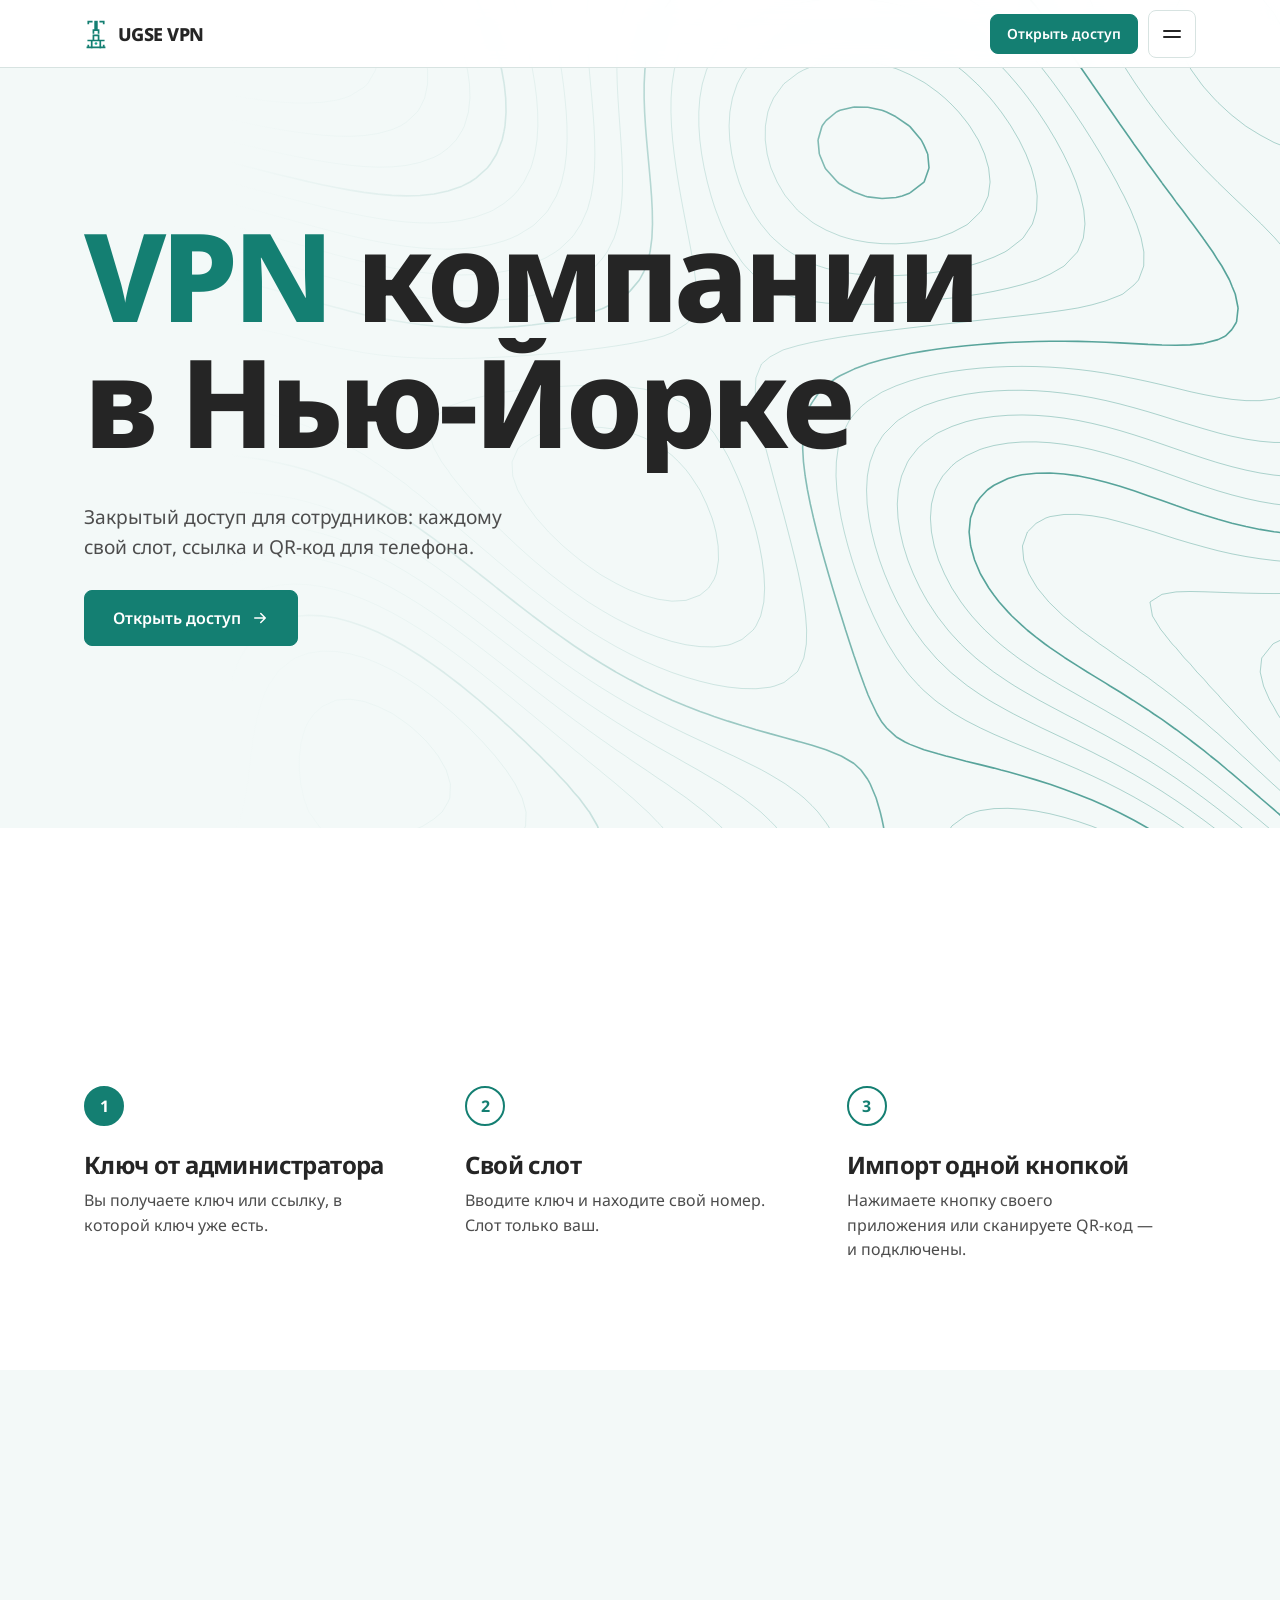
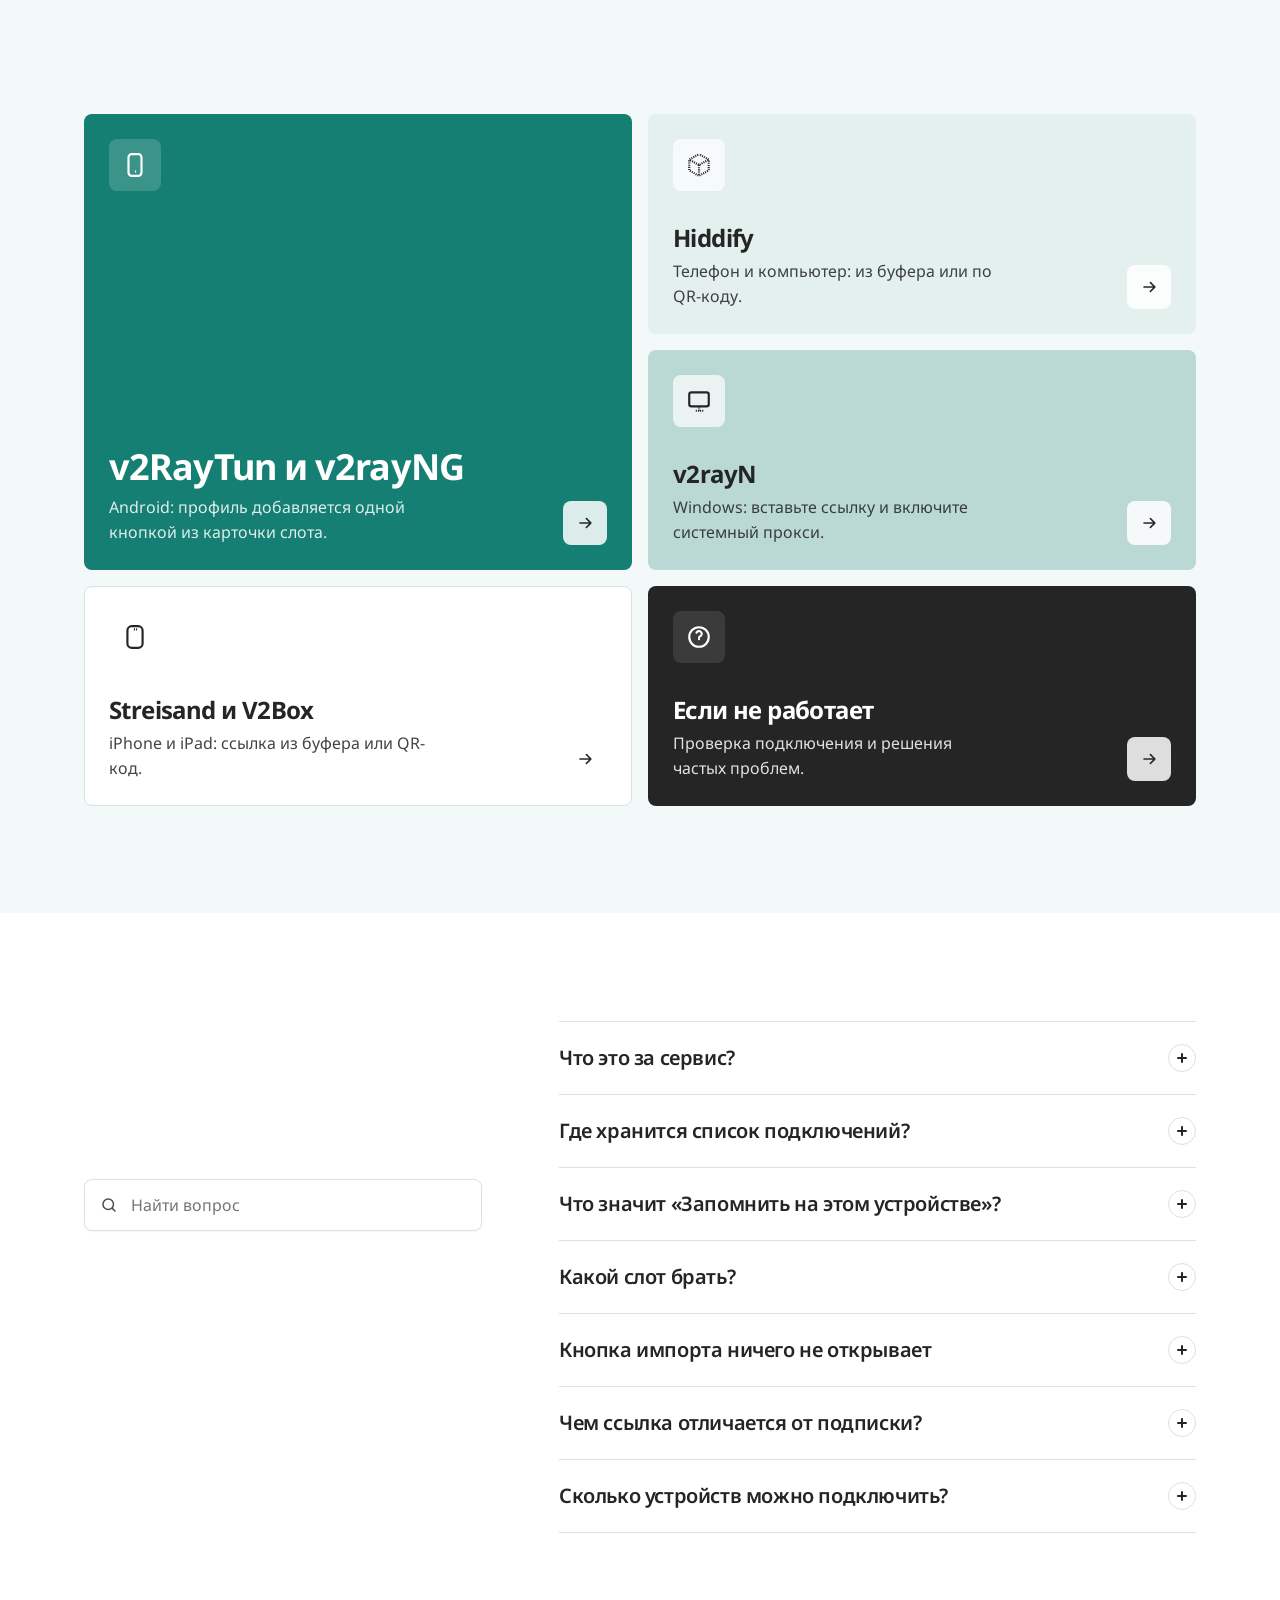
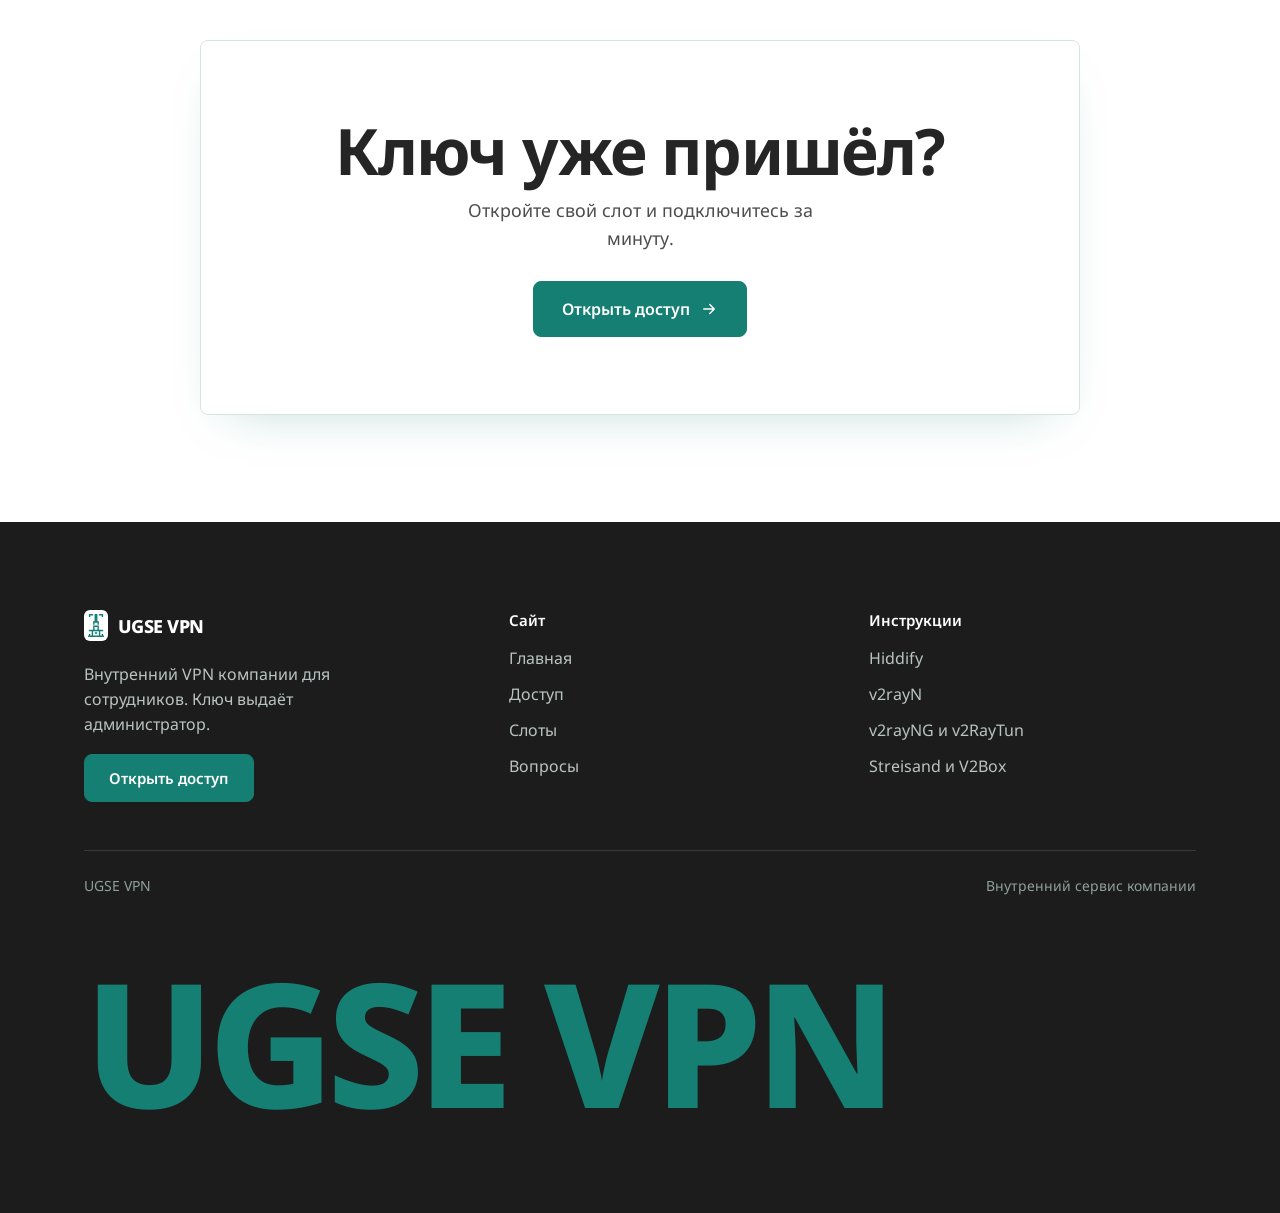
==== commit dd1cbf14: "Demo v5: UGSE VPN, fixes (overlaps, rhythm, slots grid, footer), fake data only" ====
--- a/index.html
+++ b/index.html
@@ -1,32 +1,32 @@
 <!doctype html><html lang="ru"><head><meta charset="utf-8"><meta name="viewport" content="width=device-width,initial-scale=1,viewport-fit=cover">
-<meta name="robots" content="noindex,nofollow"><title>VPN NYC — VPN компании в Нью-Йорке</title><meta name="description" content="Внутренний VPN компании для сотрудников: ключ, свой слот, импорт одной кнопкой."><meta name="theme-color" content="#147f72">
-<link rel="icon" href="favicon.svg" type="image/svg+xml"><link rel="preload" href="assets/fonts/noto-sans-cyrillic.woff2" as="font" type="font/woff2" crossorigin>
+<meta name="robots" content="noindex,nofollow"><title>UGSE VPN — VPN компании в Нью-Йорке</title><meta name="description" content="Внутренний VPN компании для сотрудников: ключ, свой слот, импорт одной кнопкой."><meta property="og:type" content="website"><meta property="og:site_name" content="UGSE VPN"><meta property="og:title" content="UGSE VPN — VPN компании в Нью-Йорке"><meta property="og:description" content="Внутренний VPN компании для сотрудников: ключ, свой слот, импорт одной кнопкой."><meta name="application-name" content="UGSE VPN"><meta name="apple-mobile-web-app-title" content="UGSE VPN"><meta name="theme-color" content="#147f72">
+<link rel="icon" href="favicon.svg" type="image/svg+xml" title="UGSE VPN"><link rel="icon" href="assets/img/favicon-32.png" sizes="32x32" type="image/png"><link rel="apple-touch-icon" href="assets/img/apple-touch-icon.png" sizes="180x180"><link rel="preload" href="assets/fonts/noto-sans-cyrillic.woff2" as="font" type="font/woff2" crossorigin>
 <link rel="stylesheet" href="assets/css/site.css"></head><body>
 <a class="skip" href="#main">К содержимому</a>
 <script>(()=>{const h=new URLSearchParams(location.hash.slice(1)).get('key');if(h)location.replace('slots.html'+location.hash)})()</script>
-<div class="pl" id="pl" aria-hidden="true"><div class="strata"><i></i><i></i><i></i><i></i></div><div class="pl-in"><svg viewBox="0 0 64 64"><path class="a1" d="M8 56V32a24 24 0 0 1 48 0v24" pathLength="1"/><path class="a2" d="M20 56V32a12 12 0 0 1 24 0v24" pathLength="1"/><circle class="dot" cx="32" cy="45" r="5.5"/></svg><div class="wm">VPN NYC</div></div></div>
-<header class="hdr"><div class="wrap hdr-in"><a class="brand" href="index.html"><img src="assets/img/logo.svg" alt="" width="30" height="30">VPN NYC</a>
+<div class="pl" id="pl" aria-hidden="true"><div class="strata"><i></i><i></i><i></i><i></i></div><div class="pl-in"><svg aria-hidden="true" viewBox="-4 -4 56 72"><g fill="none" stroke="currentColor" stroke-width="4" stroke-linecap="square" stroke-linejoin="miter"><path class="p1" d="M4 62H44M6 58V62M42 58V62"/><path class="p2" d="M6 46H42M14 46V62M34 46V62"/><path class="p3" d="M18 44V34H30V44"/><path class="p4" d="M18 28V22H30V28"/><path class="p5" d="M6 6V2H14M34 2H42V6"/><path class="p5" d="M24 0V22" stroke-width="8" stroke-linecap="butt"/></g><circle class="lt" cx="24" cy="53" r="3.2" fill="#1aa392"/></svg><div class="wm">UGSE VPN</div></div></div>
+<header class="hdr"><div class="wrap hdr-in"><a class="brand" href="index.html"><img src="assets/img/logo.svg" alt="" width="24" height="31">UGSE VPN</a>
 <div class="hdr-r"><a class="btn btn-pri btn-sm hide-s" href="access.html">Открыть доступ</a><button class="btn menu-btn" id="menu-open" aria-expanded="false" aria-controls="sheet" aria-label="Меню"><i></i></button></div></div>
 <div class="prog" aria-hidden="true"><svg viewBox="0 0 1 2" preserveAspectRatio="none"><line x1="0" y1="1" x2="1" y2="1" pathLength="1"/></svg></div></header>
-<div class="sheet" id="sheet" aria-hidden="true" role="dialog" aria-modal="true" aria-label="Меню"><div class="hdr-in"><a class="brand" href="index.html"><img src="assets/img/logo.svg" alt="" width="30" height="30">VPN NYC</a>
+<div class="sheet" id="sheet" aria-hidden="true" role="dialog" aria-modal="true" aria-label="Меню"><div class="hdr-in"><a class="brand" href="index.html"><img src="assets/img/logo.svg" alt="" width="24" height="31">UGSE VPN</a>
 <button class="btn menu-btn" id="menu-close" aria-label="Закрыть меню">✕</button></div><nav><a href="index.html" aria-current="page"><span>Главная</span></a><a href="access.html"><span>Доступ</span></a><a href="slots.html"><span>Слоты</span></a><a href="guides/hiddify.html"><span>Инструкции</span></a><a href="index.html#faq"><span>Вопросы</span></a></nav><div class="sheet-sub"><a href="guides/hiddify.html">Hiddify</a><a href="guides/v2rayn.html">v2rayN</a><a href="guides/android.html">v2rayNG и v2RayTun</a><a href="guides/ios.html">Streisand и V2Box</a></div></div><main id="main">
 <section class="hero" aria-labelledby="h"><svg class="hero-poster" viewBox="0 0 800 600" aria-hidden="true" preserveAspectRatio="xMidYMid slice"><path d="M594.6 280.0 L593.9 283.7 L592.5 287.1 L590.3 290.3 L587.4 293.0 L584.0 295.1 L580.2 296.6 L576.3 297.4 L572.6 297.9 L569.2 298.2 L566.1 298.6 L563.1 299.4 L560.0 300.4 L556.5 301.6 L552.6 302.6 L548.4 303.1 L544.0 302.7 L539.9 301.5 L536.2 299.5 L533.2 296.9 L530.7 293.9 L528.9 290.6 L527.7 287.1 L527.3 283.5 L527.5 280.0 L528.6 276.6 L530.3 273.5 L532.5 270.7 L535.0 268.2 L537.6 265.9 L540.3 263.8 L543.0 261.8 L545.9 259.9 L549.1 258.4 L552.6 257.3 L556.3 256.9 L560.0 257.0 L563.6 257.7 L567.0 258.6 L570.4 259.5 L573.8 260.4 L577.4 261.4 L581.2 262.7 L584.9 264.3 L588.4 266.6 L591.3 269.4 L593.3 272.7 L594.4 276.3Z" pathLength="1"/><path d="M625.1 280.0 L623.4 286.8 L620.3 293.3 L615.9 299.0 L610.3 303.8 L603.9 307.6 L597.0 310.3 L589.9 312.0 L583.2 313.0 L577.1 313.8 L571.4 315.0 L565.9 316.7 L560.0 318.9 L553.4 321.3 L545.9 323.0 L537.9 323.7 L529.9 322.7 L522.4 320.2 L515.9 316.2 L510.5 311.2 L506.2 305.5 L503.0 299.4 L500.8 293.0 L499.7 286.5 L499.9 280.0 L501.4 273.7 L504.2 267.7 L508.1 262.4 L512.6 257.5 L517.4 253.2 L522.4 249.2 L527.7 245.5 L533.4 242.2 L539.6 239.6 L546.3 238.0 L553.2 237.4 L560.0 237.9 L566.5 239.2 L572.8 240.8 L579.0 242.4 L585.5 243.8 L592.4 245.4 L599.7 247.4 L607.1 250.4 L613.9 254.5 L619.4 259.8 L623.2 266.1 L625.1 273.0Z" pathLength="1"/><path d="M655.6 280.0 L652.5 290.0 L647.4 299.2 L640.6 307.4 L632.3 314.2 L623.1 319.7 L613.2 323.6 L603.3 326.3 L593.9 328.1 L585.2 329.8 L577.0 332.0 L568.8 334.9 L560.0 338.3 L550.1 341.7 L539.1 344.1 L527.4 344.6 L515.8 342.8 L505.2 338.6 L496.0 332.5 L488.6 325.0 L482.6 316.6 L478.0 307.9 L474.6 298.8 L472.6 289.4 L472.3 280.0 L473.9 270.7 L477.5 261.9 L482.7 253.7 L489.2 246.5 L496.4 240.0 L504.1 234.1 L512.2 228.9 L520.9 224.5 L530.3 221.1 L540.1 219.2 L550.2 218.8 L560.0 219.7 L569.4 221.6 L578.4 223.6 L587.5 225.6 L597.1 227.2 L607.6 229.1 L618.8 231.8 L630.1 235.9 L640.3 242.0 L648.5 250.0 L653.9 259.4 L656.2 269.6Z" pathLength="1"/><path d="M685.7 280.0 L680.8 293.0 L673.5 304.9 L664.2 315.4 L653.4 324.2 L641.6 331.3 L629.1 336.7 L616.7 340.6 L604.7 343.6 L593.5 346.4 L582.8 349.8 L571.9 353.9 L560.0 358.6 L546.7 362.8 L532.1 365.4 L516.8 365.5 L501.9 362.5 L488.4 356.5 L476.9 348.1 L467.5 338.2 L459.9 327.4 L453.7 316.1 L448.8 304.4 L445.4 292.4 L444.2 280.0 L445.5 267.6 L449.7 255.8 L456.3 244.8 L464.9 235.0 L474.7 226.3 L485.4 218.8 L496.7 212.3 L508.6 207.0 L521.2 203.2 L534.3 201.2 L547.3 201.0 L560.0 202.4 L572.1 204.5 L583.9 206.8 L596.0 208.7 L609.1 210.3 L623.4 212.3 L638.7 215.5 L653.9 220.9 L667.6 229.1 L678.2 239.8 L684.9 252.6 L687.3 266.3Z" pathLength="1"/><path d="M714.8 280.0 L708.0 296.0 L698.4 310.4 L686.9 323.1 L673.8 333.9 L659.8 342.8 L645.1 349.8 L630.4 355.2 L616.1 359.6 L602.4 363.8 L588.9 368.5 L575.1 373.9 L560.0 379.4 L543.3 384.2 L525.1 386.7 L506.4 386.0 L488.5 381.6 L472.4 373.6 L458.7 363.1 L447.4 350.9 L437.9 337.8 L429.8 324.2 L422.9 310.1 L417.7 295.4 L415.2 280.0 L416.1 264.5 L420.7 249.4 L428.9 235.5 L439.9 223.1 L452.8 212.5 L466.8 203.6 L481.5 196.1 L496.8 190.3 L512.6 186.2 L528.7 184.2 L544.6 184.2 L560.0 185.6 L574.8 187.8 L589.4 189.9 L604.7 191.5 L621.4 192.8 L639.8 194.7 L659.4 198.5 L678.6 205.4 L695.5 215.8 L708.4 229.6 L715.9 245.8 L717.8 263.0Z" pathLength="1"/><path d="M742.8 280.0 L733.9 298.8 L722.2 315.6 L708.7 330.5 L693.9 343.4 L678.0 354.3 L661.5 363.2 L644.7 370.5 L628.0 376.6 L611.7 382.3 L595.4 388.2 L578.4 394.5 L560.0 400.7 L539.8 405.5 L518.3 407.6 L496.4 405.8 L475.7 399.8 L457.1 390.0 L441.3 377.4 L427.9 363.1 L416.2 348.1 L405.8 332.4 L396.5 315.9 L389.1 298.4 L385.0 280.0 L385.3 261.1 L390.6 242.8 L400.7 225.9 L414.5 211.1 L430.9 198.7 L448.6 188.6 L466.9 180.5 L485.6 174.3 L504.5 170.2 L523.4 168.1 L542.0 168.0 L560.0 169.3 L577.5 171.1 L595.1 172.6 L613.8 173.5 L634.4 174.4 L657.0 176.3 L680.9 180.9 L704.0 189.4 L723.9 202.4 L738.4 219.4 L746.3 239.1 L747.4 259.8Z" pathLength="1"/><path d="M769.4 280.0 L758.6 301.4 L745.2 320.7 L730.2 337.8 L714.0 352.9 L696.8 366.1 L678.6 377.3 L659.7 386.6 L640.6 394.5 L621.4 401.6 L602.0 408.6 L581.8 415.5 L560.0 421.8 L536.5 426.4 L511.8 427.6 L486.9 424.6 L463.5 417.0 L442.6 405.5 L424.5 391.1 L408.8 375.2 L394.5 358.3 L381.2 340.7 L369.0 322.0 L359.2 301.7 L353.4 280.0 L353.3 257.7 L359.7 236.0 L372.1 216.2 L389.3 199.2 L409.4 185.3 L431.1 174.3 L453.1 165.8 L475.1 159.4 L496.9 155.1 L518.4 152.8 L539.5 152.2 L560.0 152.8 L580.3 153.8 L601.0 154.4 L623.4 154.6 L648.0 155.0 L675.0 157.1 L703.0 162.7 L729.7 173.2 L752.2 189.0 L767.9 209.4 L775.7 232.6 L775.7 256.7Z" pathLength="1"/><path d="M794.6 280.0 L782.3 304.0 L767.6 325.6 L751.6 345.1 L734.7 362.7 L716.4 378.4 L696.7 392.1 L675.7 403.7 L653.9 413.4 L631.6 421.8 L608.8 429.4 L585.1 436.5 L560.0 442.5 L533.3 446.3 L505.6 446.6 L478.0 442.3 L452.1 433.3 L428.7 420.3 L408.1 404.6 L389.6 387.2 L372.3 368.9 L355.6 349.4 L340.3 328.3 L327.8 305.1 L320.5 280.0 L320.3 254.1 L328.2 229.1 L343.5 206.5 L364.5 187.5 L388.9 172.3 L414.6 160.7 L440.2 152.0 L465.2 145.4 L489.7 140.8 L513.5 137.8 L536.9 136.4 L560.0 135.9 L583.2 135.7 L607.3 135.2 L633.5 134.5 L662.4 134.6 L693.6 137.2 L725.6 144.2 L755.4 157.0 L779.9 175.9 L796.4 199.7 L803.8 226.4 L802.5 253.8Z" pathLength="1"/><path d="M818.7 280.0 L805.3 306.5 L790.0 330.5 L773.7 352.6 L756.3 372.9 L737.2 391.5 L715.9 407.9 L692.6 421.7 L667.8 433.1 L642.0 442.4 L615.6 450.2 L588.4 456.9 L560.0 462.2 L530.3 465.0 L499.8 464.2 L469.7 458.8 L441.2 448.8 L415.2 434.8 L391.7 418.0 L369.9 399.6 L349.0 379.9 L328.7 358.6 L309.9 334.9 L294.9 308.6 L286.4 280.0 L286.8 250.5 L296.8 222.2 L315.5 197.0 L340.8 176.2 L369.5 160.1 L399.2 148.1 L428.2 139.2 L456.0 132.2 L482.7 126.9 L508.7 122.9 L534.3 120.0 L560.0 118.0 L586.3 116.3 L614.0 114.7 L644.2 113.3 L677.3 113.5 L712.6 116.9 L748.1 125.8 L780.6 141.2 L806.6 163.2 L823.5 190.5 L830.3 220.6 L827.9 251.1Z" pathLength="1"/><path d="M842.0 280.0 L828.3 309.0 L813.0 335.6 L796.9 360.5 L779.3 383.8 L759.4 405.4 L736.3 424.6 L710.3 440.6 L682.0 453.2 L652.4 463.0 L622.3 470.5 L591.5 476.4 L560.0 480.6 L527.5 482.4 L494.5 480.6 L461.8 474.4 L430.6 463.7 L401.7 449.2 L374.8 431.8 L349.3 412.6 L324.4 391.5 L300.1 368.3 L278.0 342.0 L260.8 312.3 L251.7 280.0 L253.1 246.9 L265.9 215.4 L288.7 187.8 L318.4 165.6 L351.5 148.8 L385.0 136.5 L417.0 127.2 L447.0 119.6 L475.7 113.1 L503.6 107.4 L531.5 102.7 L560.0 98.8 L589.6 95.5 L621.2 92.8 L655.4 91.2 L692.5 91.8 L731.6 96.6 L770.2 107.7 L804.9 125.9 L832.0 151.2 L849.0 181.8 L855.2 215.1 L852.0 248.5Z" pathLength="1"/><path d="M865.3 280.0 L851.9 311.5 L837.3 340.9 L821.6 368.8 L803.9 395.5 L782.9 420.3 L757.7 442.1 L728.4 460.0 L696.3 473.5 L662.6 483.2 L628.6 489.9 L594.4 494.6 L560.0 497.5 L525.0 498.3 L489.5 495.9 L454.2 489.4 L420.2 478.6 L387.8 464.0 L357.1 446.4 L327.4 426.4 L298.2 404.0 L270.0 378.5 L244.8 349.3 L225.9 316.1 L216.8 280.0 L220.1 243.3 L236.2 208.9 L263.3 179.2 L297.6 155.8 L334.9 138.4 L371.8 125.6 L406.2 115.7 L438.2 107.0 L468.5 98.8 L498.2 91.0 L528.5 84.0 L560.0 78.1 L593.2 73.4 L628.7 69.9 L666.9 68.4 L707.8 70.0 L750.2 76.7 L791.4 90.3 L827.8 111.5 L855.8 140.0 L872.9 173.7 L878.8 209.9 L875.3 246.0Z" pathLength="1"/><path d="M889.0 280.0 L876.7 314.2 L863.1 346.6 L848.1 377.9 L830.2 407.9 L807.8 435.9 L779.8 460.2 L746.7 479.6 L710.3 493.4 L672.3 502.4 L634.5 507.8 L597.1 511.1 L560.0 512.9 L522.6 512.9 L484.7 510.3 L446.8 504.2 L409.4 493.9 L373.2 479.6 L338.2 461.9 L303.9 441.1 L270.3 417.2 L238.4 389.2 L210.6 356.8 L190.7 319.9 L182.4 280.0 L188.2 239.9 L208.2 202.7 L239.8 171.2 L278.5 146.7 L319.6 128.7 L359.2 115.4 L395.7 104.4 L429.1 94.0 L460.8 83.6 L492.4 73.2 L525.3 63.7 L560.0 55.8 L596.9 49.9 L636.4 46.2 L678.5 45.4 L722.9 48.7 L768.1 57.6 L811.4 73.9 L849.2 98.1 L877.9 129.5 L895.4 166.1 L901.5 205.0 L898.3 243.5Z" pathLength="1"/><path d="M914.0 280.0 L903.3 317.1 L891.0 352.7 L876.6 387.5 L858.0 421.1 L833.5 452.1 L802.1 478.5 L764.8 498.8 L723.7 512.5 L681.4 520.3 L639.8 524.2 L599.5 525.9 L560.0 526.8 L520.4 526.6 L480.1 524.5 L439.1 519.3 L398.1 510.0 L357.5 496.4 L317.8 478.6 L278.8 457.0 L240.9 431.1 L205.7 400.3 L176.0 364.4 L155.9 323.6 L149.2 280.0 L158.2 236.6 L182.2 197.0 L218.2 163.9 L260.9 138.4 L305.1 119.6 L347.0 105.3 L384.8 92.8 L419.3 80.2 L452.4 67.0 L486.1 53.8 L521.8 41.8 L560.0 32.1 L600.9 25.5 L644.2 22.2 L689.9 22.8 L737.3 28.1 L784.9 39.7 L829.9 58.7 L868.9 85.6 L898.5 119.8 L916.7 158.8 L923.8 200.1 L921.8 240.9Z" pathLength="1"/><path d="M940.8 280.0 L932.1 320.2 L921.1 359.3 L906.8 397.8 L887.0 434.8 L859.6 468.5 L824.2 496.6 L782.1 517.3 L736.2 530.2 L689.6 536.6 L644.5 538.7 L601.6 539.2 L560.0 539.6 L518.3 539.9 L475.4 539.0 L431.0 535.3 L385.8 527.4 L340.5 514.6 L295.8 496.7 L252.1 473.7 L210.4 445.5 L172.5 411.6 L141.8 371.9 L122.4 327.2 L117.9 280.0 L130.3 233.6 L158.4 191.8 L198.4 157.2 L244.5 130.6 L291.1 110.8 L334.4 95.0 L373.3 80.4 L408.7 65.1 L443.2 48.8 L479.2 32.6 L518.0 18.2 L560.0 7.3 L604.9 0.6 L652.0 -1.5 L700.9 1.1 L750.9 8.9 L800.4 23.1 L846.9 44.8 L887.1 74.2 L917.9 110.5 L937.6 151.7 L946.4 195.1 L946.4 238.3Z" pathLength="1"/></svg><canvas id="topo" aria-hidden="true"></canvas><div class="wrap hero-in">
 <h1 id="h" class="lines"><span class="ln"><span><span class="vpn">VPN</span> компании</span></span><span class="ln"><span>в&nbsp;Нью-Йорке</span></span></h1>
 <p class="hero-d rv">Закрытый доступ для сотрудников: каждому свой слот, ссылка и QR-код для телефона.</p><a class="btn btn-pri btn-lg mag rv" href="access.html">Открыть доступ <svg viewBox="0 0 24 24" fill="none" stroke="currentColor" stroke-width="2" stroke-linecap="round" stroke-linejoin="round" aria-hidden="true"><path d="M5 12h14m-6-6 6 6-6 6"/></svg></a></div></section>
 
 <section id="how" aria-labelledby="how-h"><div class="wrap"><h2 class="sec-h lines" id="how-h"><span class="ln"><span>Как подключиться</span></span></h2><p class="sec-d rv">Три шага — пара минут.</p>
-<div class="tl-wrap" data-draw><svg class="tl-line" viewBox="0 0 1000 40" preserveAspectRatio="none" aria-hidden="true"><path d="M0 20 C 160 4, 330 36, 500 20 S 840 4, 1000 20" pathLength="1"/></svg><svg class="tl-vline" viewBox="0 0 40 1000" preserveAspectRatio="none" aria-hidden="true"><path d="M20 0 C 4 160, 36 330, 20 500 S 4 840, 20 1000" pathLength="1"/></svg><ol class="tl"><li class="ms tac"><span class="ms-dot" aria-hidden="true"></span><span class="ms-n" aria-hidden="true">1</span><h3>Ключ от администратора</h3><p>Вы получаете ключ или ссылку, в которой ключ уже есть.</p></li><li class="ms tac"><span class="ms-dot" aria-hidden="true"></span><span class="ms-n" aria-hidden="true">2</span><h3>Свой слот</h3><p>Вводите ключ и находите свой номер. Слот только ваш.</p></li><li class="ms tac"><span class="ms-dot" aria-hidden="true"></span><span class="ms-n" aria-hidden="true">3</span><h3>Импорт одной кнопкой</h3><p>Нажимаете кнопку своего приложения или сканируете QR-код — и подключены.</p></li></ol></div></div></section>
+<div class="tl-wrap" data-draw><svg class="tl-line" aria-hidden="true" preserveAspectRatio="none" viewBox="0 0 100 2"><path d="M0 1H100" pathLength="1"/></svg><ol class="tl"><li class="ms"><span class="ms-dot" aria-hidden="true">1</span><h3>Ключ от администратора</h3><p>Вы получаете ключ или ссылку, в которой ключ уже есть.</p></li><li class="ms"><span class="ms-dot" aria-hidden="true">2</span><h3>Свой слот</h3><p>Вводите ключ и находите свой номер. Слот только ваш.</p></li><li class="ms"><span class="ms-dot" aria-hidden="true">3</span><h3>Импорт одной кнопкой</h3><p>Нажимаете кнопку своего приложения или сканируете QR-код — и подключены.</p></li></ol></div></div></section>
 
 <section id="clients" class="sec-paper" aria-labelledby="cl-h"><div class="wrap"><h2 class="sec-h lines" id="cl-h"><span class="ln"><span>Инструкция</span></span><span class="ln"><span>для вашего приложения</span></span></h2><p class="sec-d rv">Пошагово для каждого клиента. Если не работает — есть раздел с решениями.</p>
-<div class="apps" data-draw><a class="app tac c-teal big" href="guides/android.html"><svg class="app-topo" viewBox="0 0 240 200" aria-hidden="true" preserveAspectRatio="xMaxYMin slice"><path d="M185.5 60.0 L184.9 61.6 L184.1 63.1 L183.1 64.4 L182.0 65.7 L180.9 66.9 L179.7 68.0 L178.4 69.0 L176.9 69.8 L175.3 70.4 L173.5 70.7 L171.7 70.8 L170.0 70.7 L168.3 70.5 L166.7 70.1 L165.1 69.7 L163.5 69.2 L161.9 68.6 L160.5 67.8 L159.1 66.9 L157.9 65.7 L156.8 64.5 L155.8 63.1 L155.0 61.6 L154.5 60.0 L154.2 58.3 L154.4 56.6 L155.1 54.9 L156.3 53.5 L157.9 52.4 L159.8 51.6 L161.7 51.1 L163.6 50.8 L165.3 50.7 L166.9 50.5 L168.5 50.4 L170.0 50.2 L171.6 50.1 L173.2 50.1 L174.9 50.3 L176.6 50.6 L178.4 51.0 L180.1 51.7 L181.8 52.6 L183.3 53.7 L184.5 55.1 L185.3 56.6 L185.6 58.3Z" pathLength="1"/><path d="M199.5 60.0 L198.5 63.1 L197.0 65.9 L195.3 68.6 L193.3 71.0 L191.3 73.4 L189.0 75.6 L186.4 77.6 L183.5 79.2 L180.2 80.3 L176.8 80.8 L173.3 80.8 L170.0 80.5 L166.8 79.9 L163.7 79.2 L160.7 78.4 L157.7 77.5 L154.7 76.4 L151.7 75.0 L149.0 73.2 L146.5 71.1 L144.2 68.8 L142.3 66.1 L140.7 63.2 L139.7 60.0 L139.3 56.7 L139.8 53.4 L141.3 50.2 L143.7 47.6 L146.9 45.5 L150.5 44.0 L154.2 43.1 L157.8 42.6 L161.0 42.2 L164.1 41.9 L167.0 41.4 L170.0 41.0 L173.1 40.7 L176.3 40.6 L179.7 40.9 L183.0 41.5 L186.4 42.5 L189.6 43.9 L192.7 45.7 L195.4 48.0 L197.6 50.6 L199.1 53.6 L199.7 56.8Z" pathLength="1"/><path d="M213.2 60.0 L211.9 64.5 L210.0 68.8 L207.6 72.8 L204.9 76.5 L202.0 80.1 L198.6 83.5 L194.7 86.4 L190.2 88.7 L185.3 90.2 L180.1 90.9 L174.9 90.7 L170.0 90.0 L165.3 89.0 L160.9 87.9 L156.4 86.8 L152.0 85.6 L147.4 84.1 L143.0 82.2 L138.7 79.7 L134.8 76.7 L131.3 73.2 L128.3 69.2 L126.0 64.7 L124.6 60.0 L124.2 55.1 L125.2 50.2 L127.6 45.6 L131.4 41.7 L136.3 38.8 L141.6 36.7 L147.0 35.4 L152.1 34.6 L156.8 33.9 L161.2 33.1 L165.6 32.3 L170.0 31.5 L174.7 30.9 L179.6 30.7 L184.6 31.2 L189.5 32.3 L194.4 33.9 L199.1 36.2 L203.4 39.0 L207.3 42.4 L210.4 46.3 L212.5 50.7 L213.4 55.3Z" pathLength="1"/><path d="M226.8 60.0 L225.4 66.0 L223.2 71.7 L220.3 77.1 L216.9 82.2 L213.1 87.1 L208.5 91.6 L203.2 95.5 L197.0 98.4 L190.3 100.2 L183.3 100.7 L176.5 100.3 L170.0 99.1 L163.9 97.8 L158.1 96.4 L152.3 95.0 L146.3 93.6 L140.2 91.9 L134.0 89.5 L128.1 86.4 L122.7 82.4 L117.9 77.7 L114.0 72.3 L111.0 66.4 L109.3 60.0 L109.2 53.4 L110.8 47.0 L114.3 41.1 L119.5 36.1 L126.0 32.3 L133.0 29.6 L139.9 27.9 L146.5 26.6 L152.6 25.5 L158.3 24.3 L164.0 22.9 L170.0 21.6 L176.3 20.7 L182.9 20.6 L189.5 21.3 L196.1 22.9 L202.4 25.4 L208.4 28.5 L213.9 32.4 L218.8 36.9 L222.7 42.1 L225.5 47.8 L226.8 53.9Z" pathLength="1"/><path d="M240.4 60.0 L239.2 67.5 L236.8 74.7 L233.4 81.5 L229.3 88.1 L224.5 94.3 L218.6 99.9 L211.7 104.6 L203.8 108.0 L195.2 109.9 L186.4 110.3 L177.9 109.5 L170.0 107.9 L162.6 106.2 L155.4 104.6 L148.2 103.1 L140.7 101.7 L132.8 99.8 L124.8 97.0 L117.2 93.3 L110.2 88.3 L104.2 82.4 L99.3 75.5 L95.9 68.0 L94.2 60.0 L94.4 51.8 L96.8 43.9 L101.5 36.7 L108.1 30.7 L116.0 26.0 L124.5 22.7 L133.0 20.4 L140.9 18.6 L148.2 16.9 L155.3 15.1 L162.5 13.1 L170.0 11.3 L178.0 10.2 L186.3 10.2 L194.6 11.3 L202.6 13.7 L210.3 17.0 L217.4 21.1 L224.0 26.0 L229.8 31.7 L234.7 38.0 L238.2 45.0 L240.2 52.4Z" pathLength="1"/><path d="M254.4 60.0 L253.4 69.0 L250.8 77.8 L247.0 86.2 L242.1 94.2 L236.1 101.6 L228.8 108.2 L220.2 113.6 L210.4 117.4 L200.0 119.3 L189.4 119.4 L179.3 118.2 L170.0 116.3 L161.3 114.3 L152.8 112.7 L144.1 111.3 L134.8 109.9 L125.1 108.0 L115.2 104.9 L105.8 100.4 L97.3 94.4 L90.1 87.1 L84.6 78.8 L80.9 69.6 L79.4 60.0 L80.1 50.3 L83.4 41.0 L89.1 32.5 L97.0 25.4 L106.3 19.9 L116.2 15.9 L125.9 12.9 L135.1 10.5 L143.8 8.0 L152.2 5.5 L160.8 2.9 L170.0 0.7 L179.7 -0.5 L189.7 -0.3 L199.6 1.4 L209.0 4.6 L217.8 8.9 L226.1 14.0 L233.6 20.0 L240.5 26.6 L246.4 34.1 L250.8 42.2 L253.6 51.0Z" pathLength="1"/></svg><span class="ic"><svg viewBox="0 0 24 24" fill="none" stroke="currentColor" stroke-width="2" stroke-linejoin="round" aria-hidden="true"><rect x="6" y="2" width="12" height="20" rx="3"/><path d="M11 18h2"/></svg></span><span class="app-t"><h3>v2RayTun и v2rayNG</h3><p>Android: профиль добавляется одной кнопкой из карточки слота.</p></span><span class="go" aria-hidden="true"><svg viewBox="0 0 24 24" fill="none" stroke="currentColor" stroke-width="2" stroke-linecap="round" stroke-linejoin="round" aria-hidden="true"><path d="M5 12h14m-6-6 6 6-6 6"/></svg></span></a><a class="app tac c-mint" href="guides/hiddify.html"><svg class="app-topo" viewBox="0 0 240 200" aria-hidden="true" preserveAspectRatio="xMaxYMin slice"><path d="M186.1 60.0 L186.0 61.7 L185.4 63.4 L184.5 64.9 L183.2 66.2 L181.7 67.4 L180.1 68.3 L178.4 68.9 L176.6 69.3 L174.8 69.5 L173.1 69.6 L171.5 69.6 L170.0 69.6 L168.4 69.7 L166.8 69.8 L165.0 69.8 L163.2 69.7 L161.3 69.3 L159.5 68.6 L158.0 67.6 L156.8 66.3 L155.9 64.8 L155.4 63.2 L155.1 61.6 L155.1 60.0 L155.3 58.4 L155.7 56.9 L156.4 55.4 L157.4 54.1 L158.7 52.9 L160.1 51.9 L161.6 51.1 L163.2 50.4 L164.8 49.8 L166.5 49.4 L168.3 49.1 L170.0 49.1 L171.7 49.3 L173.3 49.8 L174.9 50.4 L176.3 51.1 L177.7 51.8 L179.1 52.5 L180.6 53.3 L182.1 54.3 L183.6 55.4 L184.8 56.7 L185.7 58.3Z" pathLength="1"/><path d="M201.4 60.0 L201.0 63.3 L199.7 66.5 L197.7 69.4 L195.2 71.9 L192.3 74.0 L189.2 75.7 L185.9 77.0 L182.5 77.8 L179.2 78.3 L176.0 78.5 L173.0 78.6 L170.0 78.7 L167.0 78.9 L163.7 79.2 L160.3 79.2 L156.7 79.0 L153.1 78.1 L149.7 76.6 L146.9 74.5 L144.8 71.9 L143.2 69.1 L142.3 66.1 L141.7 63.1 L141.6 60.0 L141.8 57.0 L142.5 54.0 L143.7 51.1 L145.5 48.4 L147.9 46.1 L150.6 44.1 L153.6 42.5 L156.8 41.2 L160.0 40.2 L163.3 39.5 L166.7 39.2 L170.0 39.2 L173.3 39.7 L176.3 40.6 L179.2 41.7 L182.0 43.0 L184.7 44.3 L187.6 45.6 L190.6 47.1 L193.7 48.8 L196.6 51.0 L199.0 53.6 L200.7 56.7Z" pathLength="1"/><path d="M216.8 60.0 L216.0 65.0 L213.9 69.6 L210.7 73.8 L206.8 77.4 L202.5 80.5 L197.9 82.9 L193.2 84.8 L188.4 86.2 L183.7 87.0 L179.0 87.6 L174.5 87.9 L170.0 88.2 L165.4 88.6 L160.6 88.9 L155.4 88.9 L150.1 88.3 L144.9 86.9 L140.1 84.5 L136.1 81.3 L133.1 77.5 L131.0 73.3 L129.5 68.9 L128.6 64.5 L128.2 60.0 L128.3 55.5 L129.0 51.0 L130.7 46.6 L133.2 42.6 L136.7 39.0 L140.8 36.1 L145.4 33.7 L150.2 31.9 L155.2 30.6 L160.1 29.8 L165.1 29.5 L170.0 29.7 L174.7 30.5 L179.2 31.7 L183.5 33.3 L187.6 35.0 L191.8 36.7 L196.1 38.6 L200.8 40.6 L205.5 43.2 L210.0 46.4 L213.6 50.4 L216.0 55.0Z" pathLength="1"/><path d="M232.1 60.0 L230.8 66.6 L227.6 72.7 L223.2 78.1 L218.0 82.7 L212.4 86.7 L206.5 90.0 L200.5 92.6 L194.3 94.6 L188.2 96.0 L182.1 96.9 L176.0 97.6 L170.0 98.1 L163.8 98.6 L157.3 98.8 L150.5 98.6 L143.5 97.6 L136.8 95.5 L130.7 92.2 L125.7 87.9 L121.8 82.8 L119.0 77.3 L117.0 71.6 L115.6 65.9 L114.7 60.0 L114.5 54.0 L115.2 48.0 L117.2 42.1 L120.5 36.6 L125.2 31.8 L130.9 27.9 L137.2 24.9 L143.7 22.7 L150.4 21.2 L157.1 20.4 L163.6 20.1 L170.0 20.5 L176.2 21.6 L182.1 23.1 L187.7 25.0 L193.2 27.0 L198.9 29.1 L205.0 31.3 L211.4 34.0 L217.8 37.4 L223.8 41.7 L228.5 47.2 L231.4 53.4Z" pathLength="1"/><path d="M247.3 60.0 L245.2 68.1 L241.0 75.6 L235.3 82.2 L228.9 87.9 L222.1 92.8 L215.0 96.9 L207.8 100.4 L200.4 103.1 L192.8 105.2 L185.2 106.6 L177.6 107.6 L170.0 108.3 L162.2 108.8 L154.0 108.9 L145.6 108.3 L137.1 106.7 L129.0 103.8 L121.7 99.6 L115.7 94.2 L110.9 88.0 L107.4 81.3 L104.7 74.4 L102.6 67.3 L101.1 60.0 L100.4 52.5 L101.0 44.8 L103.3 37.3 L107.5 30.4 L113.5 24.4 L120.8 19.7 L128.9 16.1 L137.4 13.7 L145.8 12.1 L154.1 11.3 L162.2 11.2 L170.0 11.7 L177.6 12.9 L184.8 14.6 L191.9 16.6 L199.0 18.8 L206.4 21.1 L214.2 23.8 L222.3 27.1 L230.5 31.4 L237.8 37.0 L243.5 43.9 L246.7 51.7Z" pathLength="1"/><path d="M261.9 60.0 L259.0 69.6 L253.8 78.4 L247.0 86.2 L239.5 92.9 L231.6 98.8 L223.6 103.9 L215.3 108.4 L206.6 112.0 L197.7 114.8 L188.6 116.8 L179.3 118.0 L170.0 118.8 L160.5 119.1 L150.8 118.9 L140.8 117.8 L130.9 115.5 L121.5 111.9 L113.1 106.7 L106.0 100.3 L100.3 93.0 L95.9 85.2 L92.2 77.1 L89.2 68.7 L86.9 60.0 L85.7 50.9 L86.2 41.6 L89.0 32.5 L94.2 24.1 L101.6 17.0 L110.8 11.4 L120.9 7.5 L131.2 4.9 L141.4 3.4 L151.3 2.7 L160.8 2.6 L170.0 3.2 L178.9 4.3 L187.7 6.0 L196.3 8.0 L205.0 10.3 L214.1 12.9 L223.7 16.0 L233.7 19.9 L243.4 25.3 L252.0 32.2 L258.4 40.6 L261.8 50.1Z" pathLength="1"/></svg><span class="ic"><svg viewBox="0 0 24 24" fill="none" stroke="currentColor" stroke-width="2" stroke-linejoin="round" aria-hidden="true"><path d="M12 2 3 7v10l9 5 9-5V7z"/><path d="M12 22V12M3 7l9 5 9-5"/></svg></span><span class="app-t"><h3>Hiddify</h3><p>Телефон и компьютер: из буфера или по QR-коду.</p></span><span class="go" aria-hidden="true"><svg viewBox="0 0 24 24" fill="none" stroke="currentColor" stroke-width="2" stroke-linecap="round" stroke-linejoin="round" aria-hidden="true"><path d="M5 12h14m-6-6 6 6-6 6"/></svg></span></a><a class="app tac c-soft" href="guides/v2rayn.html"><svg class="app-topo" viewBox="0 0 240 200" aria-hidden="true" preserveAspectRatio="xMaxYMin slice"><path d="M182.0 60.0 L181.7 61.3 L181.6 62.5 L181.4 63.9 L181.0 65.2 L180.4 66.6 L179.6 67.9 L178.4 69.0 L177.1 70.1 L175.5 70.9 L173.8 71.7 L172.0 72.2 L170.0 72.4 L168.0 72.4 L166.1 72.0 L164.2 71.4 L162.6 70.5 L161.2 69.4 L159.9 68.3 L158.7 67.1 L157.7 65.8 L156.8 64.5 L156.2 63.0 L155.9 61.5 L156.1 60.0 L156.6 58.5 L157.3 57.2 L158.3 56.0 L159.3 54.9 L160.3 53.9 L161.3 52.9 L162.3 51.8 L163.5 50.8 L164.8 49.8 L166.4 48.9 L168.1 48.2 L170.0 47.7 L172.0 47.5 L174.1 47.6 L176.1 47.9 L178.1 48.5 L179.8 49.5 L181.2 50.8 L182.2 52.3 L182.7 54.0 L182.7 55.7 L182.6 57.2 L182.2 58.7Z" pathLength="1"/><path d="M193.1 60.0 L192.8 62.5 L192.7 65.0 L192.3 67.6 L191.6 70.2 L190.4 72.9 L188.7 75.3 L186.4 77.5 L183.6 79.4 L180.6 80.9 L177.3 82.2 L173.7 83.1 L170.0 83.6 L166.2 83.6 L162.5 83.0 L159.0 81.9 L155.7 80.3 L152.8 78.3 L150.3 76.2 L147.9 73.9 L145.9 71.4 L144.3 68.7 L143.2 65.9 L142.8 62.9 L143.1 60.0 L144.3 57.2 L145.9 54.7 L147.8 52.5 L149.8 50.4 L151.6 48.4 L153.4 46.4 L155.3 44.3 L157.4 42.1 L159.9 40.1 L162.9 38.3 L166.3 36.9 L170.0 36.0 L173.9 35.6 L177.9 35.8 L181.9 36.5 L185.6 37.9 L188.8 39.9 L191.4 42.5 L193.2 45.4 L194.1 48.6 L194.2 51.8 L193.9 54.7 L193.5 57.5Z" pathLength="1"/><path d="M204.5 60.0 L204.3 63.7 L204.1 67.5 L203.7 71.4 L202.6 75.4 L200.6 79.3 L197.8 82.8 L194.2 85.9 L190.1 88.5 L185.5 90.7 L180.6 92.4 L175.4 93.7 L170.0 94.5 L164.4 94.6 L158.9 93.9 L153.6 92.4 L148.7 90.2 L144.3 87.5 L140.3 84.3 L136.8 80.9 L133.8 77.1 L131.4 73.1 L130.0 68.8 L129.6 64.4 L130.5 60.0 L132.3 55.9 L134.9 52.3 L137.8 49.0 L140.6 46.1 L143.2 43.1 L145.6 40.0 L148.2 36.7 L151.3 33.4 L154.9 30.2 L159.3 27.4 L164.4 25.3 L170.0 24.0 L175.9 23.5 L181.8 23.9 L187.6 25.2 L192.9 27.4 L197.6 30.5 L201.3 34.3 L203.8 38.7 L205.1 43.4 L205.5 47.9 L205.2 52.3 L204.8 56.2Z" pathLength="1"/><path d="M216.2 60.0 L216.2 65.0 L216.1 70.1 L215.4 75.4 L213.7 80.7 L210.9 85.7 L206.9 90.3 L202.0 94.1 L196.3 97.4 L190.2 100.1 L183.8 102.3 L177.1 104.1 L170.0 105.2 L162.7 105.5 L155.3 104.8 L148.2 103.1 L141.6 100.4 L135.5 96.9 L130.1 92.7 L125.4 88.1 L121.5 83.0 L118.6 77.5 L116.9 71.7 L116.8 65.7 L118.2 60.0 L120.8 54.7 L124.3 50.0 L128.0 45.7 L131.6 41.8 L134.8 37.8 L137.8 33.6 L141.0 29.0 L144.9 24.3 L149.7 19.9 L155.7 16.1 L162.5 13.3 L170.0 11.7 L177.8 11.3 L185.6 12.2 L193.2 14.1 L200.1 17.2 L206.1 21.4 L210.9 26.5 L214.1 32.2 L216.0 38.2 L216.6 44.2 L216.6 49.8 L216.4 55.0Z" pathLength="1"/><path d="M228.4 60.0 L228.6 66.3 L228.4 72.8 L227.3 79.5 L225.0 86.0 L221.1 92.2 L215.8 97.6 L209.4 102.1 L202.3 105.9 L194.8 109.1 L186.9 111.9 L178.7 114.1 L170.0 115.8 L160.9 116.5 L151.7 116.0 L142.7 114.1 L134.1 110.9 L126.4 106.6 L119.6 101.4 L113.7 95.4 L109.1 88.9 L105.8 81.8 L104.1 74.5 L104.3 67.1 L106.4 60.0 L109.8 53.5 L114.1 47.7 L118.5 42.5 L122.6 37.6 L126.3 32.5 L129.7 27.0 L133.5 21.0 L138.3 14.9 L144.4 9.3 L151.9 4.5 L160.6 1.2 L170.0 -0.6 L179.8 -0.7 L189.4 0.6 L198.6 3.3 L207.0 7.4 L214.3 12.6 L220.1 18.9 L224.3 25.9 L226.7 33.1 L227.9 40.3 L228.3 47.2 L228.3 53.7Z" pathLength="1"/><path d="M241.2 60.0 L241.3 67.7 L240.9 75.6 L239.4 83.6 L236.1 91.3 L231.1 98.4 L224.4 104.6 L216.6 109.8 L208.1 114.1 L199.2 117.8 L190.0 121.2 L180.3 124.2 L170.0 126.5 L159.1 127.8 L147.9 127.5 L136.9 125.6 L126.5 121.8 L117.0 116.6 L108.8 110.2 L102.0 102.8 L96.8 94.7 L93.2 86.1 L91.7 77.2 L92.4 68.4 L95.0 60.0 L99.2 52.4 L104.2 45.5 L109.1 39.3 L113.6 33.3 L117.5 27.0 L121.3 20.1 L125.7 12.7 L131.4 5.2 L138.8 -1.7 L148.0 -7.3 L158.6 -11.0 L170.0 -12.8 L181.7 -12.6 L193.1 -10.6 L203.9 -7.1 L213.7 -2.1 L222.3 4.1 L229.2 11.4 L234.3 19.5 L237.6 28.0 L239.5 36.4 L240.3 44.5 L240.8 52.4Z" pathLength="1"/></svg><span class="ic"><svg viewBox="0 0 24 24" fill="none" stroke="currentColor" stroke-width="2" stroke-linejoin="round" aria-hidden="true"><rect x="3" y="4" width="18" height="13" rx="2"/><path d="M8 21h8M12 17v4"/></svg></span><span class="app-t"><h3>v2rayN</h3><p>Windows: вставьте ссылку и включите системный прокси.</p></span><span class="go" aria-hidden="true"><svg viewBox="0 0 24 24" fill="none" stroke="currentColor" stroke-width="2" stroke-linecap="round" stroke-linejoin="round" aria-hidden="true"><path d="M5 12h14m-6-6 6 6-6 6"/></svg></span></a><a class="app tac c-paper" href="guides/ios.html"><svg class="app-topo" viewBox="0 0 240 200" aria-hidden="true" preserveAspectRatio="xMaxYMin slice"><path d="M181.9 60.0 L182.0 61.3 L182.0 62.6 L182.1 64.1 L182.0 65.7 L181.6 67.3 L180.8 68.9 L179.6 70.3 L178.0 71.4 L176.1 72.1 L174.1 72.4 L172.0 72.4 L170.0 72.2 L168.1 71.8 L166.3 71.3 L164.6 70.7 L163.0 69.9 L161.6 68.9 L160.4 67.9 L159.4 66.7 L158.6 65.4 L158.0 64.1 L157.4 62.8 L157.0 61.4 L156.8 60.0 L156.8 58.6 L157.0 57.2 L157.6 55.8 L158.4 54.5 L159.3 53.3 L160.4 52.2 L161.6 51.0 L162.9 49.9 L164.4 48.9 L166.1 47.9 L167.9 47.2 L170.0 46.8 L172.1 46.9 L174.1 47.4 L175.9 48.3 L177.4 49.5 L178.7 50.7 L179.7 52.1 L180.4 53.4 L181.0 54.8 L181.4 56.1 L181.7 57.4 L181.8 58.7Z" pathLength="1"/><path d="M193.2 60.0 L193.4 62.5 L193.6 65.2 L193.7 68.0 L193.4 71.1 L192.5 74.2 L190.9 77.1 L188.5 79.7 L185.3 81.7 L181.6 83.0 L177.7 83.6 L173.8 83.6 L170.0 83.2 L166.4 82.6 L162.9 81.7 L159.6 80.6 L156.5 79.2 L153.7 77.5 L151.2 75.4 L149.3 73.0 L147.7 70.5 L146.6 68.0 L145.7 65.3 L145.1 62.7 L144.8 60.0 L144.9 57.3 L145.4 54.6 L146.4 52.0 L147.9 49.5 L149.6 47.2 L151.6 44.9 L153.8 42.7 L156.2 40.4 L159.0 38.3 L162.3 36.4 L166.0 35.0 L170.0 34.3 L174.1 34.6 L177.9 35.7 L181.4 37.5 L184.2 39.8 L186.5 42.4 L188.3 45.0 L189.8 47.6 L190.9 50.1 L191.8 52.6 L192.4 55.1 L192.9 57.5Z" pathLength="1"/><path d="M204.8 60.0 L205.3 63.8 L205.6 67.8 L205.6 72.1 L205.0 76.6 L203.5 81.1 L200.9 85.3 L197.2 89.0 L192.4 91.8 L187.0 93.6 L181.3 94.5 L175.5 94.5 L170.0 94.1 L164.7 93.3 L159.5 92.2 L154.5 90.8 L149.7 88.8 L145.4 86.3 L141.7 83.2 L138.8 79.6 L136.7 75.8 L135.1 71.8 L134.1 67.9 L133.4 63.9 L133.2 60.0 L133.4 56.0 L134.2 52.1 L135.6 48.3 L137.6 44.6 L140.0 41.1 L142.7 37.6 L145.8 34.1 L149.3 30.6 L153.5 27.3 L158.4 24.5 L164.0 22.5 L170.0 21.7 L176.1 22.2 L181.7 24.1 L186.7 26.9 L190.8 30.5 L194.1 34.3 L196.7 38.1 L198.8 41.9 L200.6 45.5 L202.1 49.1 L203.3 52.7 L204.2 56.3Z" pathLength="1"/><path d="M216.9 60.0 L217.6 65.1 L217.9 70.5 L217.7 76.2 L216.6 82.1 L214.3 87.9 L210.7 93.4 L205.6 98.0 L199.3 101.6 L192.2 103.9 L184.7 105.0 L177.3 105.3 L170.0 104.9 L162.9 104.1 L156.0 103.0 L149.2 101.3 L142.7 98.8 L136.9 95.4 L132.0 91.2 L128.2 86.3 L125.6 81.0 L123.8 75.7 L122.7 70.4 L122.1 65.2 L122.0 60.0 L122.3 54.9 L123.3 49.7 L125.0 44.7 L127.3 39.8 L130.2 34.9 L133.6 30.1 L137.5 25.3 L142.2 20.5 L147.8 16.0 L154.4 12.3 L161.9 9.8 L170.0 8.9 L178.0 10.0 L185.5 12.7 L191.9 16.7 L197.1 21.4 L201.4 26.5 L204.8 31.5 L207.7 36.3 L210.3 40.9 L212.5 45.6 L214.4 50.2 L215.9 55.0Z" pathLength="1"/><path d="M229.5 60.0 L230.3 66.5 L230.5 73.3 L229.8 80.3 L228.1 87.5 L225.0 94.6 L220.2 101.2 L213.8 106.8 L205.9 111.0 L197.2 113.9 L188.1 115.4 L179.0 116.0 L170.0 115.9 L161.1 115.3 L152.3 114.1 L143.7 112.1 L135.5 109.0 L128.1 104.7 L122.1 99.3 L117.6 93.0 L114.6 86.2 L112.8 79.4 L111.8 72.8 L111.3 66.3 L111.3 60.0 L111.6 53.7 L112.6 47.4 L114.4 41.1 L116.9 34.8 L120.1 28.6 L124.2 22.4 L129.0 16.2 L134.9 10.1 L142.0 4.5 L150.4 -0.0 L159.9 -2.9 L170.0 -3.6 L180.0 -2.1 L189.1 1.6 L196.9 6.8 L203.3 12.7 L208.4 18.9 L212.8 24.9 L216.6 30.7 L220.1 36.3 L223.3 41.9 L226.0 47.7 L228.1 53.7Z" pathLength="1"/><path d="M242.5 60.0 L243.2 67.9 L243.0 76.0 L241.8 84.4 L239.3 92.8 L235.2 101.0 L229.3 108.6 L221.6 115.1 L212.4 120.2 L202.2 123.7 L191.5 125.8 L180.7 126.8 L170.0 127.1 L159.3 126.7 L148.6 125.6 L138.0 123.3 L128.1 119.6 L119.3 114.2 L112.2 107.4 L107.1 99.6 L103.9 91.3 L102.2 83.0 L101.4 75.1 L101.0 67.4 L100.9 60.0 L101.2 52.6 L102.0 45.1 L103.6 37.4 L106.2 29.8 L109.7 22.1 L114.4 14.4 L120.2 6.7 L127.3 -0.6 L136.0 -7.2 L146.3 -12.4 L157.9 -15.5 L170.0 -15.9 L181.8 -13.7 L192.6 -9.0 L201.7 -2.8 L209.2 4.3 L215.4 11.5 L220.7 18.4 L225.6 25.0 L230.2 31.5 L234.5 38.1 L238.1 45.0 L240.8 52.4Z" pathLength="1"/></svg><span class="ic"><svg viewBox="0 0 24 24" fill="none" stroke="currentColor" stroke-width="2" stroke-linejoin="round" aria-hidden="true"><rect x="5" y="2" width="14" height="20" rx="4"/><path d="M10 5h4"/></svg></span><span class="app-t"><h3>Streisand и V2Box</h3><p>iPhone и iPad: ссылка из буфера или QR-код.</p></span><span class="go" aria-hidden="true"><svg viewBox="0 0 24 24" fill="none" stroke="currentColor" stroke-width="2" stroke-linecap="round" stroke-linejoin="round" aria-hidden="true"><path d="M5 12h14m-6-6 6 6-6 6"/></svg></span></a><a class="app tac c-ink" href="guides/help.html"><svg class="app-topo" viewBox="0 0 240 200" aria-hidden="true" preserveAspectRatio="xMaxYMin slice"><path d="M185.8 60.0 L185.5 61.7 L184.9 63.3 L183.9 64.7 L182.7 66.0 L181.2 67.0 L179.5 67.8 L177.8 68.3 L176.1 68.6 L174.5 68.9 L173.0 69.1 L171.5 69.5 L170.0 69.9 L168.3 70.3 L166.5 70.7 L164.6 70.7 L162.6 70.5 L160.8 69.9 L159.1 68.9 L157.7 67.7 L156.6 66.3 L155.8 64.8 L155.2 63.2 L155.0 61.6 L155.1 60.0 L155.5 58.4 L156.2 57.0 L157.2 55.6 L158.3 54.4 L159.4 53.4 L160.7 52.3 L162.0 51.4 L163.3 50.5 L164.9 49.8 L166.5 49.3 L168.3 49.1 L170.0 49.1 L171.7 49.4 L173.3 49.8 L174.9 50.2 L176.5 50.7 L178.2 51.3 L179.9 51.9 L181.5 52.7 L183.1 53.8 L184.3 55.1 L185.2 56.7 L185.7 58.3Z" pathLength="1"/><path d="M200.6 60.0 L199.9 63.2 L198.5 66.3 L196.6 69.0 L194.1 71.4 L191.2 73.4 L188.1 74.8 L184.8 75.8 L181.6 76.5 L178.6 77.1 L175.8 77.7 L173.0 78.5 L170.0 79.4 L166.7 80.3 L163.2 80.9 L159.4 80.9 L155.7 80.3 L152.2 79.0 L149.1 77.1 L146.6 74.7 L144.5 72.1 L143.0 69.2 L141.9 66.2 L141.3 63.1 L141.4 60.0 L142.0 57.0 L143.3 54.1 L145.0 51.5 L147.0 49.1 L149.3 47.0 L151.7 45.0 L154.3 43.2 L157.0 41.6 L160.1 40.3 L163.3 39.5 L166.7 39.2 L170.0 39.4 L173.2 39.9 L176.3 40.6 L179.4 41.4 L182.5 42.2 L185.8 43.2 L189.1 44.3 L192.5 45.9 L195.5 47.9 L198.0 50.5 L199.7 53.5 L200.6 56.7Z" pathLength="1"/><path d="M215.4 60.0 L214.1 64.8 L211.9 69.2 L208.9 73.2 L205.2 76.6 L200.9 79.5 L196.4 81.6 L191.7 83.2 L187.2 84.4 L182.8 85.4 L178.7 86.5 L174.5 87.8 L170.0 89.2 L165.1 90.5 L159.8 91.3 L154.2 91.3 L148.7 90.2 L143.7 88.1 L139.3 85.2 L135.7 81.6 L132.8 77.6 L130.5 73.4 L128.9 69.0 L127.9 64.5 L127.7 60.0 L128.4 55.5 L130.0 51.2 L132.4 47.2 L135.4 43.6 L138.8 40.4 L142.5 37.5 L146.5 34.9 L150.8 32.7 L155.3 31.0 L160.2 30.0 L165.1 29.7 L170.0 30.0 L174.7 30.8 L179.2 31.7 L183.8 32.8 L188.5 33.8 L193.4 34.9 L198.6 36.5 L203.7 38.8 L208.3 41.9 L212.0 45.7 L214.5 50.2 L215.6 55.1Z" pathLength="1"/><path d="M230.1 60.0 L228.1 66.3 L224.9 72.1 L220.7 77.2 L215.9 81.7 L210.4 85.4 L204.6 88.3 L198.6 90.6 L192.8 92.4 L187.2 94.0 L181.6 95.6 L176.0 97.5 L170.0 99.4 L163.4 101.1 L156.3 101.9 L149.0 101.6 L141.9 100.0 L135.4 97.0 L129.8 92.9 L125.2 88.2 L121.5 83.0 L118.4 77.5 L116.0 71.9 L114.4 66.0 L113.9 60.0 L114.5 54.0 L116.4 48.2 L119.5 42.8 L123.5 38.0 L128.1 33.6 L133.2 29.8 L138.7 26.6 L144.6 23.9 L150.7 21.9 L157.2 20.7 L163.7 20.5 L170.0 20.9 L176.1 21.9 L182.1 23.0 L188.1 24.1 L194.5 25.2 L201.3 26.5 L208.4 28.5 L215.3 31.5 L221.5 35.6 L226.4 40.9 L229.5 46.9 L230.7 53.5Z" pathLength="1"/><path d="M244.4 60.0 L241.5 67.7 L237.4 74.8 L232.2 81.1 L226.3 86.6 L219.7 91.3 L212.8 95.1 L205.7 98.1 L198.6 100.6 L191.7 102.9 L184.8 105.2 L177.6 107.6 L170.0 109.9 L161.7 111.7 L152.8 112.5 L143.8 111.8 L135.2 109.5 L127.4 105.5 L120.7 100.4 L115.1 94.5 L110.4 88.2 L106.4 81.6 L103.2 74.7 L100.8 67.5 L99.6 60.0 L100.1 52.5 L102.3 45.1 L106.1 38.3 L111.2 32.2 L117.3 26.8 L123.9 22.2 L131.1 18.4 L138.5 15.3 L146.3 13.1 L154.3 11.9 L162.2 11.6 L170.0 12.1 L177.5 13.1 L185.0 14.2 L192.6 15.2 L200.7 16.3 L209.5 17.8 L218.5 20.2 L227.3 23.9 L235.0 29.2 L240.9 35.9 L244.4 43.7 L245.5 51.9Z" pathLength="1"/><path d="M258.2 60.0 L254.5 69.1 L249.4 77.4 L243.3 84.9 L236.5 91.5 L229.1 97.2 L221.2 101.9 L212.9 105.9 L204.6 109.2 L196.4 112.2 L188.0 115.1 L179.3 117.9 L170.0 120.5 L160.0 122.4 L149.4 122.9 L138.8 121.7 L128.7 118.6 L119.7 113.8 L111.9 107.7 L105.2 100.8 L99.5 93.4 L94.4 85.7 L90.1 77.6 L86.7 69.0 L84.9 60.0 L85.2 50.8 L87.7 41.9 L92.4 33.6 L98.8 26.3 L106.4 20.0 L114.8 14.8 L123.6 10.5 L132.8 7.1 L142.1 4.8 L151.5 3.4 L160.9 3.1 L170.0 3.5 L178.9 4.3 L187.9 5.2 L197.2 6.1 L207.2 7.1 L217.9 8.8 L229.0 11.6 L239.6 16.2 L248.6 22.8 L255.3 31.0 L259.1 40.4 L260.0 50.3Z" pathLength="1"/></svg><span class="ic"><svg viewBox="0 0 24 24" fill="none" stroke="currentColor" stroke-width="2" stroke-linecap="round" aria-hidden="true"><circle cx="12" cy="12" r="9"/><path d="M9.5 9a2.5 2.5 0 1 1 3.5 2.3c-.6.3-1 .9-1 1.6V14M12 17.5v.01"/></svg></span><span class="app-t"><h3>Если не работает</h3><p>Проверка подключения и решения частых проблем.</p></span><span class="go" aria-hidden="true"><svg viewBox="0 0 24 24" fill="none" stroke="currentColor" stroke-width="2" stroke-linecap="round" stroke-linejoin="round" aria-hidden="true"><path d="M5 12h14m-6-6 6 6-6 6"/></svg></span></a></div></div></section>
+<div class="apps" data-draw><a class="app tac c-teal big" href="guides/android.html"><span class="ic"><svg viewBox="0 0 24 24" fill="none" stroke="currentColor" stroke-width="2" stroke-linejoin="round" aria-hidden="true"><rect x="6" y="2" width="12" height="20" rx="3"/><path d="M11 18h2"/></svg></span><span class="app-t"><h3>v2RayTun и v2rayNG</h3><p>Android: профиль добавляется одной кнопкой из карточки слота.</p></span><span class="go" aria-hidden="true"><svg viewBox="0 0 24 24" fill="none" stroke="currentColor" stroke-width="2" stroke-linecap="round" stroke-linejoin="round" aria-hidden="true"><path d="M5 12h14m-6-6 6 6-6 6"/></svg></span></a><a class="app tac c-mint" href="guides/hiddify.html"><span class="ic"><svg viewBox="0 0 24 24" fill="none" stroke="currentColor" stroke-width="2" stroke-linejoin="round" aria-hidden="true"><path d="M12 2 3 7v10l9 5 9-5V7z"/><path d="M12 22V12M3 7l9 5 9-5"/></svg></span><span class="app-t"><h3>Hiddify</h3><p>Телефон и компьютер: из буфера или по QR-коду.</p></span><span class="go" aria-hidden="true"><svg viewBox="0 0 24 24" fill="none" stroke="currentColor" stroke-width="2" stroke-linecap="round" stroke-linejoin="round" aria-hidden="true"><path d="M5 12h14m-6-6 6 6-6 6"/></svg></span></a><a class="app tac c-soft" href="guides/v2rayn.html"><span class="ic"><svg viewBox="0 0 24 24" fill="none" stroke="currentColor" stroke-width="2" stroke-linejoin="round" aria-hidden="true"><rect x="3" y="4" width="18" height="13" rx="2"/><path d="M8 21h8M12 17v4"/></svg></span><span class="app-t"><h3>v2rayN</h3><p>Windows: вставьте ссылку и включите системный прокси.</p></span><span class="go" aria-hidden="true"><svg viewBox="0 0 24 24" fill="none" stroke="currentColor" stroke-width="2" stroke-linecap="round" stroke-linejoin="round" aria-hidden="true"><path d="M5 12h14m-6-6 6 6-6 6"/></svg></span></a><a class="app tac c-paper" href="guides/ios.html"><span class="ic"><svg viewBox="0 0 24 24" fill="none" stroke="currentColor" stroke-width="2" stroke-linejoin="round" aria-hidden="true"><rect x="5" y="2" width="14" height="20" rx="4"/><path d="M10 5h4"/></svg></span><span class="app-t"><h3>Streisand и V2Box</h3><p>iPhone и iPad: ссылка из буфера или QR-код.</p></span><span class="go" aria-hidden="true"><svg viewBox="0 0 24 24" fill="none" stroke="currentColor" stroke-width="2" stroke-linecap="round" stroke-linejoin="round" aria-hidden="true"><path d="M5 12h14m-6-6 6 6-6 6"/></svg></span></a><a class="app tac c-ink" href="guides/help.html"><span class="ic"><svg viewBox="0 0 24 24" fill="none" stroke="currentColor" stroke-width="2" stroke-linecap="round" aria-hidden="true"><circle cx="12" cy="12" r="9"/><path d="M9.5 9a2.5 2.5 0 1 1 3.5 2.3c-.6.3-1 .9-1 1.6V14M12 17.5v.01"/></svg></span><span class="app-t"><h3>Если не работает</h3><p>Проверка подключения и решения частых проблем.</p></span><span class="go" aria-hidden="true"><svg viewBox="0 0 24 24" fill="none" stroke="currentColor" stroke-width="2" stroke-linecap="round" stroke-linejoin="round" aria-hidden="true"><path d="M5 12h14m-6-6 6 6-6 6"/></svg></span></a></div></div></section>
 
-<section id="faq" aria-labelledby="faq-h"><div class="wrap faq"><div class="faq-side" data-draw><svg class="faq-topo" viewBox="0 0 300 220" aria-hidden="true" preserveAspectRatio="xMaxYMin slice"><path d="M164.1 110.0 L163.5 111.5 L162.7 112.8 L161.8 114.0 L160.8 115.1 L159.7 116.1 L158.6 117.1 L157.5 118.0 L156.3 118.9 L155.0 119.8 L153.5 120.7 L151.8 121.4 L150.0 121.9 L148.1 122.0 L146.2 121.7 L144.4 121.2 L142.7 120.4 L141.2 119.4 L139.7 118.4 L138.4 117.3 L137.2 116.1 L136.2 114.7 L135.5 113.2 L135.1 111.6 L135.2 110.0 L135.6 108.4 L136.3 107.0 L137.3 105.7 L138.3 104.5 L139.5 103.4 L140.9 102.5 L142.3 101.7 L143.7 101.1 L145.3 100.7 L146.8 100.3 L148.4 100.0 L150.0 99.6 L151.7 99.3 L153.6 99.0 L155.6 98.9 L157.7 99.0 L159.8 99.6 L161.6 100.5 L163.0 101.8 L164.0 103.4 L164.5 105.1 L164.6 106.8 L164.5 108.4Z" pathLength="1"/><path d="M176.7 110.0 L175.7 112.8 L174.4 115.4 L172.8 117.8 L171.0 120.0 L169.0 122.0 L166.9 123.9 L164.7 125.7 L162.3 127.5 L159.7 129.2 L156.8 130.8 L153.5 132.0 L150.0 132.7 L146.3 132.8 L142.7 132.3 L139.3 131.2 L136.1 129.7 L133.1 128.0 L130.3 126.2 L127.6 124.1 L125.1 121.8 L123.0 119.2 L121.6 116.3 L120.9 113.1 L121.0 110.0 L121.9 107.0 L123.5 104.2 L125.5 101.7 L127.7 99.4 L130.1 97.5 L132.7 95.8 L135.3 94.3 L138.1 93.1 L141.0 92.2 L143.9 91.4 L146.9 90.6 L150.0 89.9 L153.4 89.1 L157.0 88.5 L161.0 88.2 L165.1 88.6 L169.0 89.7 L172.4 91.6 L175.1 94.2 L176.8 97.3 L177.7 100.6 L177.8 103.9 L177.5 107.0Z" pathLength="1"/><path d="M189.2 110.0 L187.9 114.1 L186.2 117.9 L184.1 121.6 L181.6 124.9 L178.7 128.0 L175.5 130.9 L172.1 133.6 L168.4 136.2 L164.4 138.6 L160.0 140.7 L155.2 142.4 L150.0 143.3 L144.7 143.3 L139.4 142.5 L134.4 141.0 L129.6 138.9 L125.1 136.6 L120.8 134.0 L116.6 131.0 L112.7 127.6 L109.5 123.8 L107.2 119.4 L106.2 114.7 L106.6 110.0 L108.2 105.5 L110.7 101.4 L113.9 97.7 L117.4 94.6 L121.0 91.8 L124.8 89.3 L128.6 87.2 L132.6 85.3 L136.8 83.8 L141.0 82.4 L145.4 81.1 L150.0 79.8 L155.0 78.5 L160.6 77.6 L166.5 77.3 L172.6 78.0 L178.3 79.8 L183.2 82.8 L186.9 86.8 L189.3 91.4 L190.5 96.3 L190.6 101.1 L190.1 105.7Z" pathLength="1"/><path d="M201.5 110.0 L200.1 115.4 L198.2 120.6 L195.7 125.5 L192.5 130.1 L188.7 134.3 L184.4 138.2 L179.7 141.7 L174.6 144.9 L169.2 147.9 L163.2 150.5 L156.8 152.4 L150.0 153.5 L143.0 153.4 L136.1 152.4 L129.5 150.6 L123.2 148.1 L117.1 145.2 L111.1 141.9 L105.3 138.1 L100.0 133.7 L95.5 128.5 L92.6 122.6 L91.4 116.3 L92.1 110.0 L94.6 104.0 L98.3 98.6 L102.7 93.9 L107.4 89.8 L112.3 86.3 L117.1 83.1 L122.1 80.2 L127.2 77.6 L132.5 75.3 L138.0 73.2 L143.8 71.2 L150.0 69.3 L156.8 67.6 L164.2 66.5 L172.1 66.2 L180.1 67.3 L187.5 69.9 L193.8 74.1 L198.5 79.5 L201.4 85.7 L202.8 92.1 L203.1 98.3 L202.5 104.3Z" pathLength="1"/><path d="M214.0 110.0 L212.7 116.8 L210.6 123.3 L207.7 129.6 L203.8 135.5 L199.0 140.8 L193.4 145.6 L187.3 149.8 L180.7 153.6 L173.8 157.0 L166.3 159.9 L158.4 162.1 L150.0 163.2 L141.4 163.3 L133.0 162.2 L124.7 160.1 L116.7 157.3 L108.8 154.0 L101.1 150.1 L93.6 145.5 L86.8 139.9 L81.2 133.4 L77.6 125.9 L76.5 117.9 L77.8 110.0 L81.2 102.6 L86.2 96.0 L91.9 90.3 L97.9 85.3 L103.8 81.0 L109.7 76.9 L115.6 73.2 L121.7 69.8 L128.1 66.6 L134.9 63.7 L142.1 60.9 L150.0 58.5 L158.6 56.4 L167.9 55.1 L177.8 55.1 L187.5 56.7 L196.5 60.3 L204.1 65.7 L209.6 72.5 L213.1 80.1 L214.8 88.0 L215.2 95.7 L214.9 103.0Z" pathLength="1"/><path d="M226.8 110.0 L225.7 118.2 L223.6 126.2 L220.3 133.9 L215.5 141.0 L209.5 147.4 L202.5 153.0 L194.8 157.9 L186.7 162.1 L178.2 165.8 L169.3 168.9 L159.8 171.3 L150.0 172.7 L139.9 172.9 L129.8 171.8 L119.8 169.7 L110.0 166.8 L100.3 163.1 L90.7 158.6 L81.5 153.1 L73.2 146.3 L66.7 138.3 L62.7 129.2 L61.7 119.5 L63.7 110.0 L68.3 101.2 L74.6 93.4 L81.6 86.8 L88.7 81.0 L95.6 75.8 L102.3 70.9 L109.0 66.2 L116.0 61.7 L123.5 57.5 L131.6 53.7 L140.4 50.3 L150.0 47.3 L160.4 45.0 L171.7 43.7 L183.3 44.0 L194.8 46.3 L205.3 50.9 L214.0 57.5 L220.4 65.7 L224.5 74.7 L226.6 84.0 L227.4 93.0 L227.3 101.7Z" pathLength="1"/><path d="M240.1 110.0 L239.2 119.6 L237.1 129.1 L233.2 138.3 L227.5 146.7 L220.1 154.1 L211.4 160.4 L202.1 165.7 L192.4 170.2 L182.4 174.1 L172.1 177.5 L161.3 180.2 L150.0 181.9 L138.4 182.4 L126.6 181.6 L114.8 179.6 L103.1 176.6 L91.5 172.5 L80.0 167.4 L69.1 160.9 L59.4 152.9 L52.0 143.3 L47.8 132.5 L47.2 121.1 L50.2 110.0 L56.0 99.9 L63.6 91.0 L71.8 83.4 L79.8 76.8 L87.4 70.6 L94.8 64.7 L102.2 58.9 L110.1 53.3 L118.7 48.0 L128.2 43.3 L138.6 39.2 L150.0 35.9 L162.3 33.5 L175.4 32.4 L188.8 33.2 L201.9 36.3 L213.7 41.9 L223.5 49.7 L230.8 59.2 L235.6 69.5 L238.3 80.0 L239.6 90.3 L240.2 100.3Z" pathLength="1"/></svg><h2 class="sec-h lines" id="faq-h"><span class="ln"><span>Вопросы</span></span></h2><p class="sec-d rv">Коротко о доступе, слотах и безопасности.</p>
+<section id="faq" aria-labelledby="faq-h"><div class="wrap faq"><div class="faq-side"><h2 class="sec-h lines" id="faq-h"><span class="ln"><span>Вопросы</span></span></h2><p class="sec-d rv">Коротко о доступе, слотах и безопасности.</p>
 <label class="field"><span class="sr">Поиск по вопросам</span><svg viewBox="0 0 24 24" fill="none" stroke="currentColor" stroke-width="2" stroke-linecap="round" aria-hidden="true"><circle cx="11" cy="11" r="7"/><path d="m20 20-3.5-3.5"/></svg><input class="input" id="faq-q" type="search" placeholder="Найти вопрос" autocomplete="off"></label></div>
 <div class="qa"><details><summary>Что это за сервис?<i aria-hidden="true"></i></summary><p class="ans">Внутренний VPN компании: сервер в Нью-Йорке на протоколе VLESS Reality. Доступ только у сотрудников, которым администратор выдал ключ.</p></details><details><summary>Где хранится список подключений?<i aria-hidden="true"></i></summary><p class="ans">Прямо на этой странице, но в зашифрованном виде (AES-256-GCM). Ключ расшифровывает его у вас в браузере и никуда не отправляется.</p></details><details><summary>Что значит «Запомнить на этом устройстве»?<i aria-hidden="true"></i></summary><p class="ans">Ключ сохранится в браузере, и слоты будут открываться сразу. На чужом компьютере галочку лучше не ставить. Кнопка «Выйти» стирает ключ.</p></details><details><summary>Какой слот брать?<i aria-hidden="true"></i></summary><p class="ans">Тот номер, который вам назвал администратор. Один слот — один сотрудник: так видно, кто подключён, и потерянное устройство легко отключить.</p></details><details><summary>Кнопка импорта ничего не открывает<i aria-hidden="true"></i></summary><p class="ans">Значит, клиент не установлен или браузер блокирует переход. Нажмите «Скопировать ссылку» и вставьте её в клиенте через «Импорт из буфера» или отсканируйте QR.</p></details><details><summary>Чем ссылка отличается от подписки?<i aria-hidden="true"></i></summary><p class="ans">Ссылка vless — это одно подключение. Подписка — та же ссылка в base64: её понимают клиенты, которые принимают текст подписки.</p></details><details><summary>Сколько устройств можно подключить?<i aria-hidden="true"></i></summary><p class="ans">Слот можно поставить на телефон и ноутбук одного сотрудника. Коллеге нужен свой слот — попросите его у администратора.</p></details><p class="qa-empty" hidden>Такого вопроса нет — спросите администратора.</p></div></div></section>
 
-<section class="cta-sec" aria-labelledby="cta-h"><div class="wrap"><div class="cta bm" data-draw><svg class="cta-topo" viewBox="0 0 600 300" aria-hidden="true" preserveAspectRatio="xMaxYMin slice"><path d="M484.4 90.0 L484.3 91.5 L484.1 93.1 L483.7 94.7 L483.1 96.2 L482.1 97.6 L480.8 98.9 L479.2 99.8 L477.4 100.5 L475.5 100.8 L473.6 100.9 L471.7 100.8 L470.0 100.5 L468.4 100.2 L466.8 99.8 L465.3 99.3 L463.9 98.7 L462.5 98.0 L461.1 97.3 L459.8 96.4 L458.3 95.5 L456.9 94.4 L455.6 93.2 L454.5 91.7 L453.8 90.0 L453.7 88.2 L454.1 86.5 L455.1 85.0 L456.6 83.6 L458.2 82.6 L459.9 81.8 L461.7 81.1 L463.4 80.6 L465.0 80.2 L466.7 79.9 L468.3 79.7 L470.0 79.7 L471.6 79.8 L473.3 80.0 L474.9 80.3 L476.6 80.7 L478.2 81.2 L479.9 81.9 L481.3 82.9 L482.6 84.1 L483.5 85.4 L484.1 86.9 L484.3 88.5Z" pathLength="1"/><path d="M497.7 90.0 L497.7 93.0 L497.4 96.0 L496.8 99.1 L495.6 102.1 L493.7 104.9 L491.2 107.3 L487.9 109.2 L484.3 110.3 L480.5 110.8 L476.8 110.8 L473.3 110.4 L470.0 109.9 L466.9 109.3 L463.9 108.5 L461.1 107.7 L458.3 106.7 L455.5 105.5 L452.8 104.1 L450.0 102.6 L447.2 100.8 L444.4 98.7 L441.8 96.2 L439.8 93.3 L438.7 90.0 L438.6 86.6 L439.6 83.3 L441.7 80.4 L444.4 77.9 L447.6 75.9 L450.9 74.3 L454.1 73.0 L457.3 71.9 L460.4 71.0 L463.6 70.3 L466.8 69.9 L470.0 69.7 L473.2 69.9 L476.4 70.4 L479.6 71.1 L482.7 71.9 L485.8 73.1 L488.8 74.5 L491.6 76.4 L493.9 78.7 L495.6 81.3 L496.8 84.1 L497.4 87.0Z" pathLength="1"/><path d="M511.1 90.0 L511.3 94.5 L511.1 99.0 L510.3 103.7 L508.5 108.2 L505.6 112.4 L501.6 115.9 L496.7 118.5 L491.2 120.0 L485.5 120.6 L479.9 120.4 L474.8 119.8 L470.0 119.0 L465.5 118.1 L461.1 117.1 L456.8 116.0 L452.6 114.7 L448.4 113.1 L444.1 111.2 L439.9 109.0 L435.6 106.3 L431.5 103.1 L427.9 99.3 L425.1 94.8 L423.6 90.0 L423.8 85.0 L425.5 80.2 L428.6 75.9 L432.7 72.3 L437.3 69.4 L442.0 67.0 L446.6 65.0 L451.1 63.2 L455.7 61.6 L460.3 60.4 L465.1 59.7 L470.0 59.5 L474.8 59.8 L479.6 60.6 L484.3 61.8 L488.8 63.3 L493.3 65.1 L497.6 67.4 L501.5 70.2 L504.8 73.5 L507.4 77.3 L509.2 81.4 L510.4 85.6Z" pathLength="1"/><path d="M524.7 90.0 L525.3 96.0 L525.2 102.1 L524.1 108.4 L521.7 114.5 L517.7 120.0 L512.2 124.6 L505.4 127.8 L497.9 129.6 L490.2 130.1 L483.0 129.7 L476.2 128.8 L470.0 127.7 L464.1 126.7 L458.3 125.7 L452.6 124.5 L446.8 123.0 L441.0 121.0 L435.2 118.6 L429.4 115.6 L423.7 111.9 L418.4 107.5 L413.8 102.3 L410.5 96.4 L408.9 90.0 L409.3 83.4 L411.8 77.2 L416.0 71.6 L421.3 66.9 L427.1 63.0 L433.1 59.7 L439.0 56.8 L444.8 54.2 L450.8 51.9 L457.0 50.2 L463.4 49.1 L470.0 48.9 L476.5 49.5 L482.8 50.8 L488.9 52.6 L494.8 54.8 L500.5 57.4 L506.0 60.5 L511.0 64.2 L515.4 68.5 L519.0 73.4 L521.6 78.7 L523.5 84.2Z" pathLength="1"/><path d="M538.8 90.0 L539.8 97.5 L539.8 105.3 L538.4 113.2 L535.1 120.8 L529.8 127.6 L522.6 133.1 L513.9 136.9 L504.4 138.8 L494.9 139.2 L485.9 138.6 L477.6 137.5 L470.0 136.3 L462.7 135.3 L455.5 134.3 L448.2 133.2 L440.8 131.5 L433.3 129.2 L425.9 126.2 L418.6 122.3 L411.7 117.6 L405.3 112.0 L399.9 105.4 L396.2 98.0 L394.5 90.0 L395.3 81.9 L398.5 74.3 L403.6 67.5 L410.0 61.6 L417.0 56.7 L424.1 52.4 L431.2 48.5 L438.3 45.0 L445.7 41.9 L453.5 39.6 L461.7 38.2 L470.0 38.1 L478.2 39.1 L486.0 41.1 L493.4 43.6 L500.5 46.6 L507.4 50.0 L514.1 53.9 L520.3 58.4 L525.8 63.6 L530.5 69.4 L534.2 75.9 L536.9 82.8Z" pathLength="1"/><path d="M553.4 90.0 L554.8 99.2 L554.8 108.6 L552.8 118.1 L548.6 127.2 L541.8 135.2 L532.8 141.5 L522.1 145.7 L510.6 147.7 L499.3 148.0 L488.7 147.1 L479.0 145.9 L470.0 144.8 L461.3 144.0 L452.6 143.2 L443.6 142.2 L434.5 140.5 L425.3 137.8 L416.3 134.0 L407.6 129.2 L399.5 123.4 L392.3 116.4 L386.4 108.4 L382.3 99.5 L380.7 90.0 L381.9 80.5 L385.7 71.5 L391.6 63.4 L398.9 56.3 L406.8 50.2 L414.9 44.8 L423.1 39.9 L431.5 35.4 L440.4 31.5 L449.9 28.6 L459.9 27.2 L470.0 27.3 L479.8 28.9 L489.1 31.6 L497.8 35.0 L506.0 38.8 L514.0 42.9 L521.9 47.5 L529.3 52.7 L536.2 58.7 L542.2 65.5 L547.1 73.1 L550.8 81.3Z" pathLength="1"/><path d="M568.6 90.0 L570.2 100.8 L570.0 112.0 L567.3 123.1 L561.9 133.5 L553.5 142.6 L542.6 149.6 L530.0 154.1 L516.6 156.2 L503.5 156.4 L491.4 155.5 L480.3 154.4 L470.0 153.5 L459.9 153.0 L449.6 152.6 L438.9 151.6 L427.9 149.8 L417.0 146.6 L406.5 142.1 L396.6 136.2 L387.6 129.0 L379.6 120.7 L373.3 111.3 L369.0 100.9 L367.5 90.0 L368.8 79.1 L373.0 68.7 L379.5 59.3 L387.5 51.0 L396.3 43.6 L405.4 37.0 L414.7 30.9 L424.5 25.4 L435.0 20.7 L446.3 17.5 L458.1 16.1 L470.0 16.6 L481.4 19.0 L492.0 22.6 L501.9 26.8 L511.3 31.4 L520.4 36.1 L529.5 41.2 L538.4 47.0 L546.7 53.7 L554.2 61.4 L560.4 70.1 L565.2 79.7Z" pathLength="1"/><path d="M584.2 90.0 L586.0 102.5 L585.3 115.3 L581.7 127.9 L574.9 139.6 L564.8 149.7 L552.1 157.3 L537.5 162.1 L522.3 164.3 L507.7 164.6 L494.1 163.8 L481.7 162.9 L470.0 162.5 L458.4 162.4 L446.4 162.3 L433.9 161.5 L421.1 159.4 L408.6 155.6 L396.7 150.1 L385.7 143.0 L375.9 134.5 L367.5 124.8 L360.8 114.0 L356.3 102.3 L354.7 90.0 L356.1 77.7 L360.5 65.9 L367.4 55.1 L375.9 45.4 L385.4 36.7 L395.4 28.8 L405.9 21.5 L417.2 15.0 L429.5 9.7 L442.6 6.3 L456.4 5.1 L470.0 6.3 L482.9 9.5 L494.8 14.0 L505.8 19.1 L516.2 24.3 L526.6 29.6 L537.0 35.0 L547.5 41.2 L557.6 48.5 L566.7 57.2 L574.4 67.1 L580.2 78.1Z" pathLength="1"/><path d="M600.1 90.0 L601.8 104.2 L600.4 118.6 L595.7 132.7 L587.4 145.6 L575.6 156.5 L561.0 164.6 L544.7 169.8 L527.9 172.2 L511.8 172.7 L496.9 172.2 L483.1 171.8 L470.0 171.9 L456.8 172.4 L443.0 172.6 L428.7 171.8 L414.2 169.3 L400.1 164.7 L387.0 158.1 L375.2 149.7 L364.8 139.8 L355.9 128.8 L348.9 116.6 L344.1 103.6 L342.2 90.0 L343.5 76.3 L347.8 63.2 L354.8 50.9 L363.7 39.7 L373.9 29.5 L385.0 20.3 L396.8 11.8 L409.8 4.4 L423.9 -1.3 L439.0 -4.8 L454.7 -5.6 L470.0 -3.6 L484.4 0.5 L497.5 5.9 L509.5 11.8 L521.1 17.5 L532.7 23.0 L544.7 28.8 L556.9 35.3 L568.9 43.2 L579.8 52.7 L588.9 63.9 L595.8 76.4Z" pathLength="1"/></svg><h2 id="cta-h">Ключ уже пришёл?</h2><p class="cta-d">Откройте свой слот и подключитесь за минуту.</p><a class="btn btn-pri btn-lg mag" href="access.html">Открыть доступ <svg viewBox="0 0 24 24" fill="none" stroke="currentColor" stroke-width="2" stroke-linecap="round" stroke-linejoin="round" aria-hidden="true"><path d="M5 12h14m-6-6 6 6-6 6"/></svg></a></div></div></section>
-</main><footer class="ftr"><div class="wrap"><div class="ftr-top"><div><a class="brand" href="index.html"><img src="assets/img/logo.svg" alt="" width="30" height="30">VPN NYC</a><p style="margin-top:14px">Внутренний VPN компании для сотрудников. Ключ выдаёт администратор.</p><a class="btn btn-pri mag ftr-cta" href="access.html">Открыть доступ</a></div>
+<section class="cta-sec" aria-labelledby="cta-h"><div class="wrap"><div class="cta bm"><h2 id="cta-h">Ключ уже пришёл?</h2><p class="cta-d">Откройте свой слот и подключитесь за минуту.</p><a class="btn btn-pri btn-lg mag" href="access.html">Открыть доступ <svg viewBox="0 0 24 24" fill="none" stroke="currentColor" stroke-width="2" stroke-linecap="round" stroke-linejoin="round" aria-hidden="true"><path d="M5 12h14m-6-6 6 6-6 6"/></svg></a></div></div></section>
+</main><footer class="ftr"><div class="wrap"><div class="ftr-top"><div><a class="brand" href="index.html"><img src="assets/img/logo.svg" alt="" width="24" height="31">UGSE VPN</a><p style="margin-top:14px">Внутренний VPN компании для сотрудников. Ключ выдаёт администратор.</p><a class="btn btn-pri mag ftr-cta" href="access.html">Открыть доступ</a></div>
 <div><h4>Сайт</h4><ul><li><a href="index.html">Главная</a></li><li><a href="access.html">Доступ</a></li><li><a href="slots.html">Слоты</a></li><li><a href="index.html#faq">Вопросы</a></li></ul></div>
 <div><h4>Инструкции</h4><ul><li><a href="guides/hiddify.html">Hiddify</a></li><li><a href="guides/v2rayn.html">v2rayN</a></li><li><a href="guides/android.html">v2rayNG и v2RayTun</a></li><li><a href="guides/ios.html">Streisand и V2Box</a></li></ul></div></div>
-<div class="wordmark" aria-hidden="true">VPN NYC<span>.</span></div></div></footer>
+<div class="ftr-bot"><span>UGSE VPN</span><span>Внутренний сервис компании</span></div><p class="ftr-wm" aria-hidden="true">UGSE VPN</p></div></footer>
 <div class="toast" id="toast" role="status" aria-live="polite"></div><script src="assets/js/site.js" defer></script><script src="assets/js/tactile.js" defer></script><script src="assets/js/topo.js" defer></script></body></html>
--- a/assets/css/site.css
+++ b/assets/css/site.css
@@ -437,3 +437,105 @@
 .ms.tac::after{display:none}
 .lostw .wd{display:inline-flex;white-space:nowrap;font-weight:inherit}
 .lostw .wd span{display:inline-block;transition:transform .6s cubic-bezier(.32,.72,0,1),color .3s}
+
+/* ===== v5 polish: no overlaps, calmer, consistent rhythm ===== */
+:root{--s1:8px;--s2:16px;--s3:24px;--s4:32px;--s5:48px;--s6:64px;--s7:96px}
+/* type scale */
+.sec-h{font-size:clamp(32px,4.4vw,56px);line-height:1.08;margin-bottom:var(--s2)}
+.sec-h+.sec-d,.faq .sec-h+.sec-d{margin:0 0 var(--s5);font-size:clamp(16px,1.3vw,18px)}
+section{padding:clamp(64px,9vw,112px) 0}
+.ms h3,.app h3{font-size:clamp(20px,1.9vw,24px);line-height:1.25}
+.app.big h3{font-size:clamp(26px,3vw,36px)}
+/* tactile: spotlight + press only (no rotation → no blurry text) */
+.tac{transform:scale(var(--s))}
+.ms{transform:none}
+/* steps timeline: line joins dot centres, dots sit above it, nothing crosses text */
+.tl-wrap{--dot:40px}
+.tl{gap:var(--s4)}
+.ms{padding:calc(var(--dot) + var(--s3)) 0 0;overflow:visible}
+.ms-dot{left:0;top:0;width:var(--dot);height:var(--dot);display:grid;place-items:center;font:700 16px/1 var(--font-sans);color:var(--primary);background:#fff;border:2px solid var(--primary);box-shadow:none;z-index:1}
+.ms:first-child .ms-dot{background:var(--primary);color:#fff}
+.ms h3{margin-bottom:var(--s1)}
+.tl-line{left:calc(var(--dot)/2);top:calc(var(--dot)/2 - 1px);height:2px;width:calc((100% - 2*var(--s4))/3*2 + 2*var(--s4));z-index:0}
+.tl-line path{stroke-width:2}
+@media(max-width:860px){.tl{grid-template-columns:1fr;gap:var(--s4);padding-left:0}
+ .ms{padding:0 0 0 calc(var(--dot) + var(--s2));min-height:var(--dot)}
+ .ms-dot{left:0;top:0}
+ .tl-line{display:block;left:calc(var(--dot)/2 - 1px);top:calc(var(--dot)/2);width:2px;height:calc(100% - var(--dot) - 48px)}
+ .tl-vline{display:none}}
+/* app cards: decoration confined to top-right, text never under it */
+.apps{gap:var(--s2)}
+.app{padding:var(--s4) var(--s3) var(--s3);gap:var(--s2)}
+.app .ic{top:var(--s3);left:var(--s3)}
+.app-topo{width:46%;height:46%;right:0;top:0;opacity:.22}
+.app-t{padding-right:64px}
+.app .go{right:var(--s3);bottom:var(--s3)}
+.app{padding-top:calc(var(--s3) + 52px + var(--s3))}
+/* FAQ */
+.faq-side{position:static}
+@media(min-width:861px){.faq-side{position:sticky;top:100px}}
+/* CTA: own section, no overlap with footer */
+.cta-sec{margin-bottom:0;padding:0 0 clamp(64px,9vw,112px)}
+body:has(.cta-sec) .ftr{padding-top:clamp(48px,7vw,88px)}
+.cta{border-radius:var(--radius);box-shadow:0 20px 50px -30px rgba(20,127,114,.35)}
+.bm{filter:none;transform:translateY(16px)}
+/* footer: no wordmark, compact bottom row */
+.wordmark{display:none}
+.ftr-bot{display:flex;flex-wrap:wrap;justify-content:space-between;gap:var(--s1) var(--s3);margin-top:var(--s5);padding-top:var(--s3);border-top:1px solid rgba(255,255,255,.12);color:#8fa09d;font-size:14px}
+/* pages: breathing room above footer */
+.dash,.guide{padding-bottom:clamp(64px,9vw,112px)}
+.dash-help{margin-bottom:0}
+.lost{padding-bottom:clamp(64px,9vw,112px)}
+/* inline text links: comfortable hit area */
+.crumbs a,.gate-alt a,.md a{display:inline-block;padding:4px 0}
+.crumbs{gap:var(--s1) var(--s2)}
+/* cards/radius consistency */
+.slot,.gsteps li,.aside,.g-next a,.near ul,.qd-in,.gate-card,.callout,.tbl,.input{border-radius:var(--radius)}
+.btn,.menu-btn,.deep .btn,.acts .btn{border-radius:var(--radius)}
+.slot-h .n,.ms-dot,.gsteps li::before,.qa summary i{border-radius:50%}
+/* connector segments between dots (replace svg line) */
+.tl-line{display:none!important}
+.ms:not(:last-child)::after{content:"";position:absolute;left:calc(var(--dot) + 8px);right:calc(-1*var(--s4) + 8px);top:calc(var(--dot)/2 - 1px);height:2px;background:var(--primary);transform-origin:left;transform:scaleX(var(--d,1));opacity:.85}
+@media(max-width:860px){.ms:not(:last-child)::after{left:calc(var(--dot)/2 - 1px);right:auto;width:2px;height:auto;top:calc(var(--dot) + 8px);bottom:calc(-1*var(--s4) + 8px);transform-origin:top;transform:scaleY(var(--d,1))}}
+
+/* footer wordmark: fits, fully visible, padding + safe-area below via .ftr */
+.ftr-wm{margin:var(--s5) 0 0;font:800 clamp(48px,13.5vw,196px)/1.12 var(--font-heading);letter-spacing:-.04em;color:var(--primary);white-space:nowrap;max-width:100%;padding-bottom:.06em}
+
+/* UGSE mark (based on Uralgeology favicon): header, glyphs, preloader */
+.brand img{width:24px;height:31px}
+.gate-card .glyph{width:44px;height:56px;color:var(--primary)}
+.gate-card .glyph circle,.num .o circle{transition:fill .3s}
+.gate-card.ok .glyph{transform:none}.gate-card.ok .glyph circle{transform:none;fill:#fff;stroke:#1aa392;stroke-width:2}
+.num .o{width:.62em;height:.8em;color:var(--primary)}
+.num:hover .o circle{transform:none;fill:var(--primary)}
+.pl svg{width:72px;height:94px;color:var(--primary);overflow:visible}
+.pl svg g path{opacity:0;transform:translateY(-14px);animation:drop .45s cubic-bezier(.22,.61,.36,1) forwards}
+.pl svg .p1{animation-delay:.25s}.pl svg .p2{animation-delay:.4s}.pl svg .p3{animation-delay:.55s}.pl svg .p4{animation-delay:.7s}.pl svg .p5{animation-delay:.85s}
+.pl svg .lt{opacity:0;animation:glow .5s ease 1.2s forwards}
+@keyframes drop{to{opacity:1;transform:none}}@keyframes glow{0%{opacity:0}60%{opacity:1;r:5}100%{opacity:1;r:3.2}}
+.pl.quick svg g path,.pl.quick svg .lt{animation-duration:.25s;animation-delay:0s}
+/* slots grid: even rows, odd remainder centred */
+.grid{display:flex;flex-wrap:wrap;justify-content:center;gap:var(--s2)}
+.grid>.slot{flex:0 1 100%;min-width:0}
+@media(min-width:600px){.grid>.slot{flex-basis:calc((100% - var(--s2))/2)}}
+@media(min-width:900px){.grid>.slot{flex-basis:calc((100% - 2*var(--s2))/3)}}
+@media(min-width:1180px){.grid>.slot{flex-basis:calc((100% - 4*var(--s2))/5)}.slot .acts .btn{font-size:13px}.deep .btn{font-size:12.5px;padding:0 4px}}
+/* toast fully gone when idle (no stray pill) */
+.toast{visibility:hidden}
+.toast.on{visibility:visible}
+.toast:empty{display:none}
+.num{font-size:16px}.num .o{flex:none;width:clamp(64px,12vw,112px);height:auto;margin:0}
+/* vertical rhythm */
+section{padding:clamp(64px,8.4vw,120px) 0}
+.hero{padding-top:clamp(104px,14vh,150px)}
+main:not(:has(.cta-sec)){padding-bottom:clamp(56px,7vw,104px)}
+.dash,.guide,.lost{padding-bottom:0}
+main.lost,main.gate{padding-bottom:clamp(56px,7vw,104px)}
+.g-grid{margin-top:clamp(32px,4vw,56px)}
+.g-next{margin-top:clamp(48px,6vw,80px)}
+.g-body{gap:clamp(40px,4vw,56px)}
+.aside{position:static}
+@media(min-width:861px){.aside{position:sticky;top:96px}}
+.dash-help{margin-top:clamp(40px,5vw,64px)}
+.cta-sec{padding:0 0 clamp(64px,8.4vw,120px)}
+section.md{padding:0}.md h2{margin-top:0}
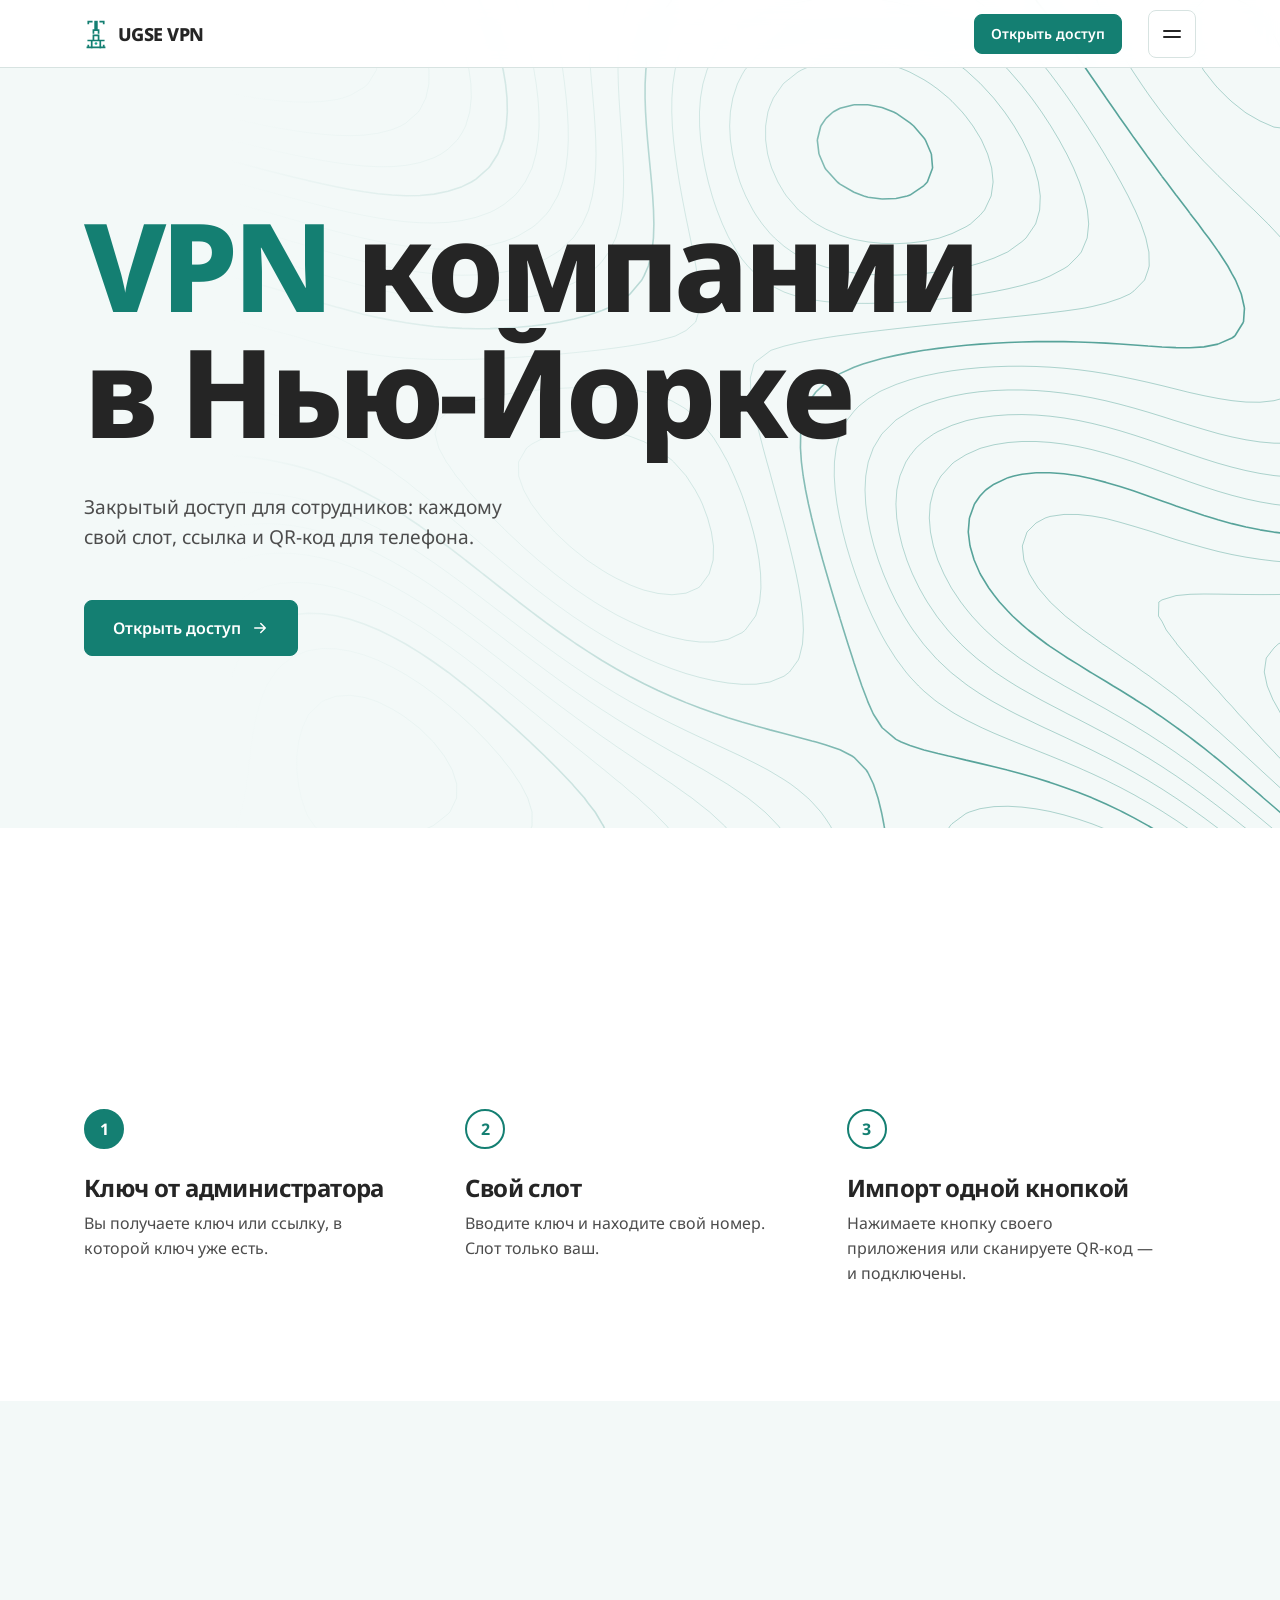
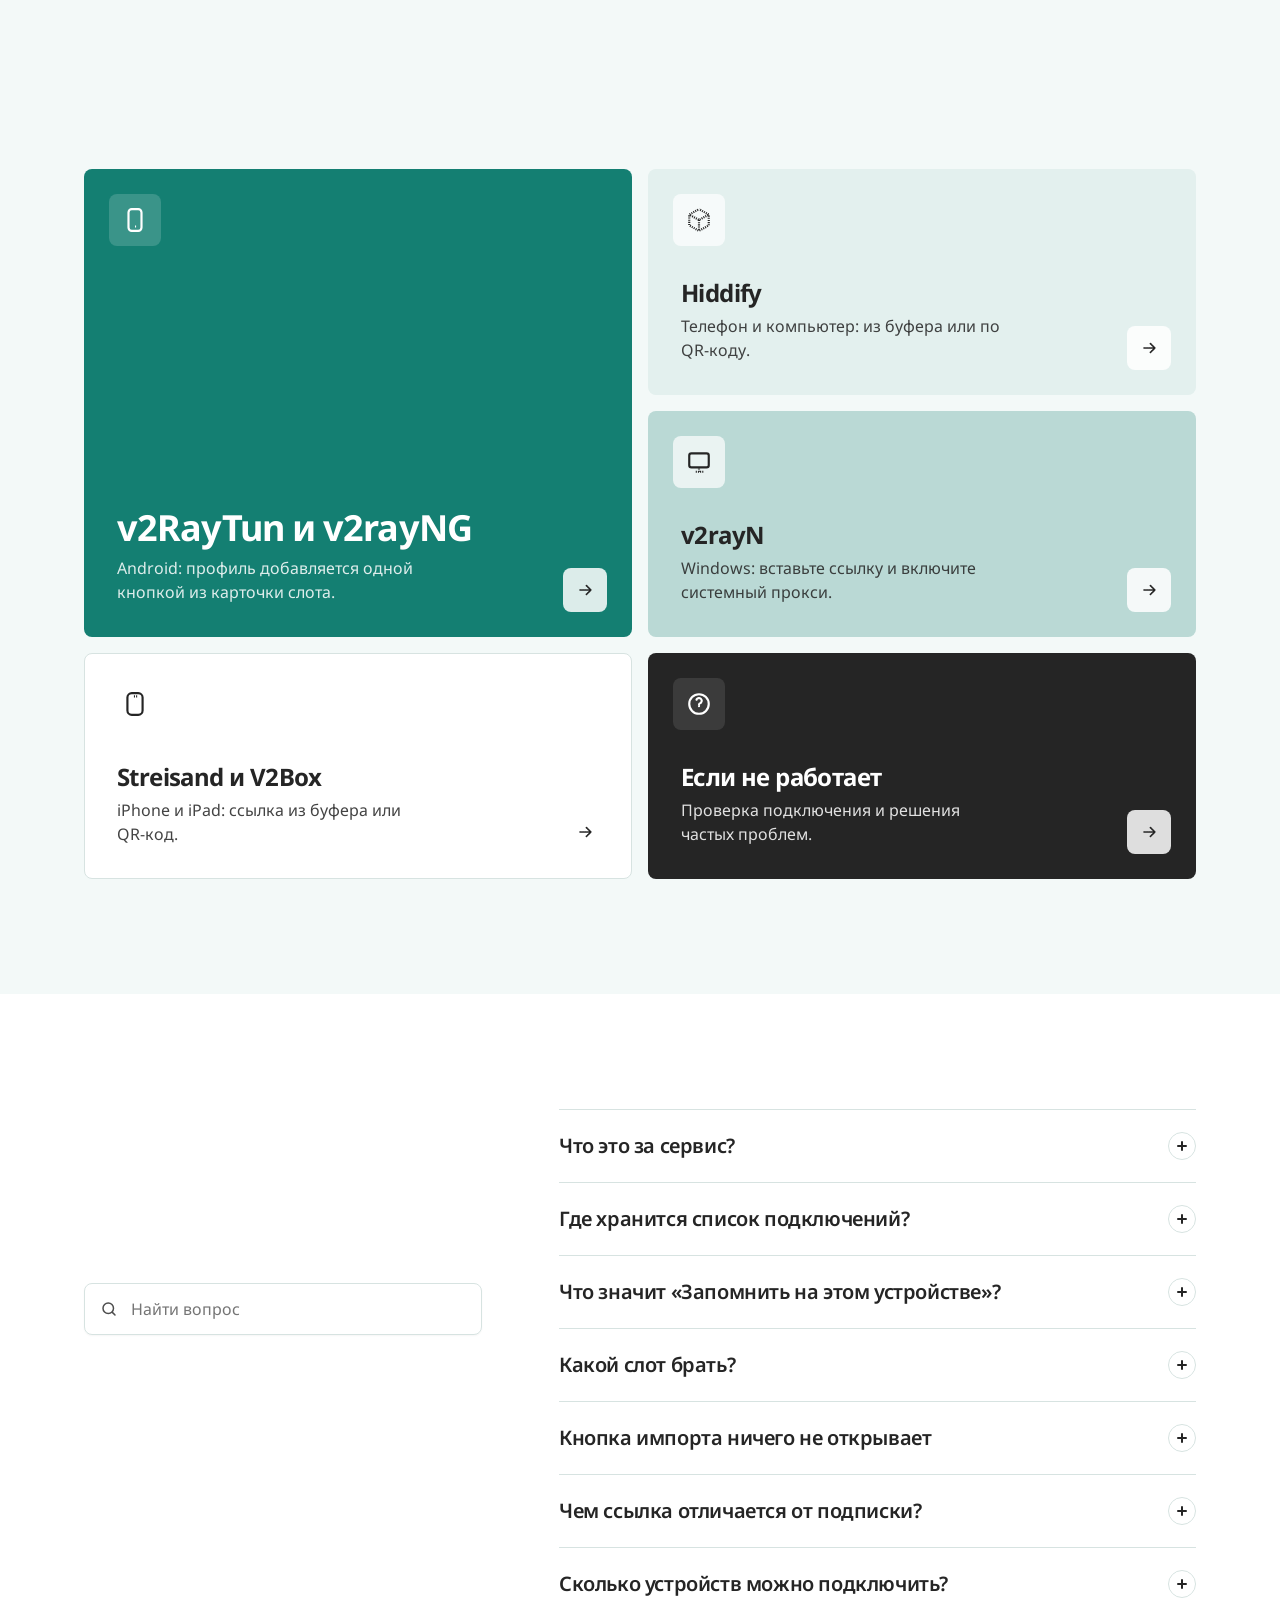
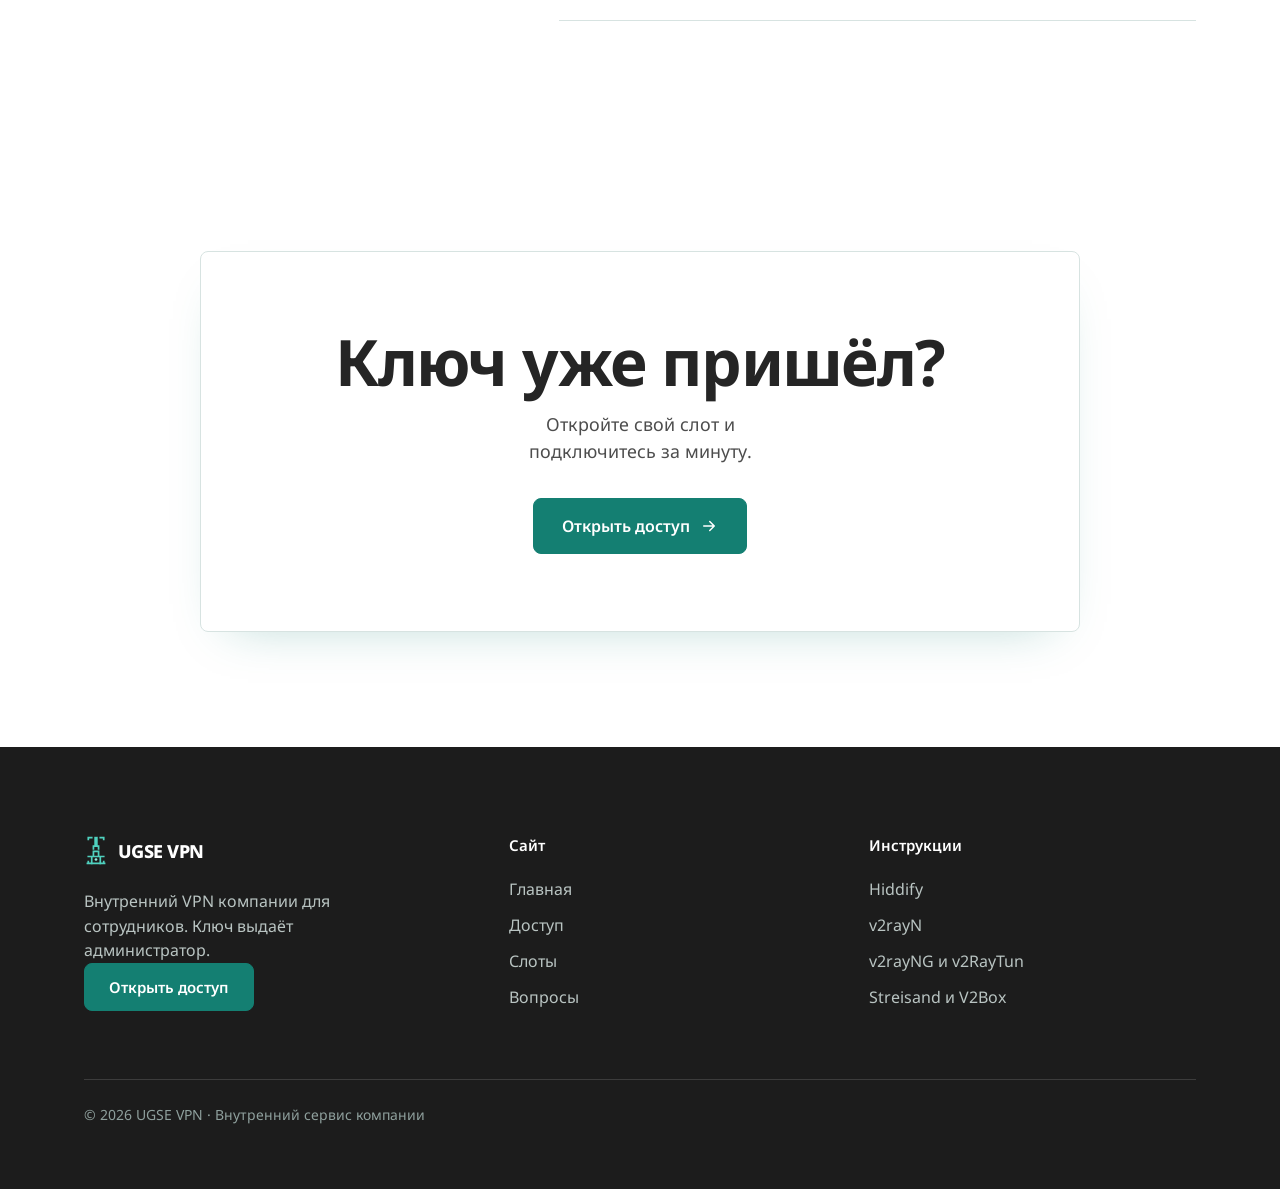
==== commit 780fe08f: "Demo v6: logo, footer, rhythm, no overflow in slot cards (fake data only)" ====
--- a/index.html
+++ b/index.html
@@ -1,14 +1,14 @@
 <!doctype html><html lang="ru"><head><meta charset="utf-8"><meta name="viewport" content="width=device-width,initial-scale=1,viewport-fit=cover">
 <meta name="robots" content="noindex,nofollow"><title>UGSE VPN — VPN компании в Нью-Йорке</title><meta name="description" content="Внутренний VPN компании для сотрудников: ключ, свой слот, импорт одной кнопкой."><meta property="og:type" content="website"><meta property="og:site_name" content="UGSE VPN"><meta property="og:title" content="UGSE VPN — VPN компании в Нью-Йорке"><meta property="og:description" content="Внутренний VPN компании для сотрудников: ключ, свой слот, импорт одной кнопкой."><meta name="application-name" content="UGSE VPN"><meta name="apple-mobile-web-app-title" content="UGSE VPN"><meta name="theme-color" content="#147f72">
-<link rel="icon" href="favicon.svg" type="image/svg+xml" title="UGSE VPN"><link rel="icon" href="assets/img/favicon-32.png" sizes="32x32" type="image/png"><link rel="apple-touch-icon" href="assets/img/apple-touch-icon.png" sizes="180x180"><link rel="preload" href="assets/fonts/noto-sans-cyrillic.woff2" as="font" type="font/woff2" crossorigin>
-<link rel="stylesheet" href="assets/css/site.css"></head><body>
+<link rel="icon" href="favicon.svg?v=6" type="image/svg+xml" title="UGSE VPN"><link rel="icon" href="assets/img/favicon-32.png?v=6" sizes="32x32" type="image/png"><link rel="apple-touch-icon" href="assets/img/apple-touch-icon.png?v=6" sizes="180x180"><link rel="preload" href="assets/fonts/noto-sans-cyrillic.woff2" as="font" type="font/woff2" crossorigin>
+<link rel="stylesheet" href="assets/css/site.css?v=6"></head><body>
 <a class="skip" href="#main">К содержимому</a>
 <script>(()=>{const h=new URLSearchParams(location.hash.slice(1)).get('key');if(h)location.replace('slots.html'+location.hash)})()</script>
 <div class="pl" id="pl" aria-hidden="true"><div class="strata"><i></i><i></i><i></i><i></i></div><div class="pl-in"><svg aria-hidden="true" viewBox="-4 -4 56 72"><g fill="none" stroke="currentColor" stroke-width="4" stroke-linecap="square" stroke-linejoin="miter"><path class="p1" d="M4 62H44M6 58V62M42 58V62"/><path class="p2" d="M6 46H42M14 46V62M34 46V62"/><path class="p3" d="M18 44V34H30V44"/><path class="p4" d="M18 28V22H30V28"/><path class="p5" d="M6 6V2H14M34 2H42V6"/><path class="p5" d="M24 0V22" stroke-width="8" stroke-linecap="butt"/></g><circle class="lt" cx="24" cy="53" r="3.2" fill="#1aa392"/></svg><div class="wm">UGSE VPN</div></div></div>
-<header class="hdr"><div class="wrap hdr-in"><a class="brand" href="index.html"><img src="assets/img/logo.svg" alt="" width="24" height="31">UGSE VPN</a>
+<header class="hdr"><div class="wrap hdr-in"><a class="brand" href="index.html"><img src="assets/img/logo.svg?v=6" alt="" width="24" height="31">UGSE VPN</a>
 <div class="hdr-r"><a class="btn btn-pri btn-sm hide-s" href="access.html">Открыть доступ</a><button class="btn menu-btn" id="menu-open" aria-expanded="false" aria-controls="sheet" aria-label="Меню"><i></i></button></div></div>
 <div class="prog" aria-hidden="true"><svg viewBox="0 0 1 2" preserveAspectRatio="none"><line x1="0" y1="1" x2="1" y2="1" pathLength="1"/></svg></div></header>
-<div class="sheet" id="sheet" aria-hidden="true" role="dialog" aria-modal="true" aria-label="Меню"><div class="hdr-in"><a class="brand" href="index.html"><img src="assets/img/logo.svg" alt="" width="24" height="31">UGSE VPN</a>
+<div class="sheet" id="sheet" aria-hidden="true" role="dialog" aria-modal="true" aria-label="Меню"><div class="hdr-in"><a class="brand" href="index.html"><img src="assets/img/logo.svg?v=6" alt="" width="24" height="31">UGSE VPN</a>
 <button class="btn menu-btn" id="menu-close" aria-label="Закрыть меню">✕</button></div><nav><a href="index.html" aria-current="page"><span>Главная</span></a><a href="access.html"><span>Доступ</span></a><a href="slots.html"><span>Слоты</span></a><a href="guides/hiddify.html"><span>Инструкции</span></a><a href="index.html#faq"><span>Вопросы</span></a></nav><div class="sheet-sub"><a href="guides/hiddify.html">Hiddify</a><a href="guides/v2rayn.html">v2rayN</a><a href="guides/android.html">v2rayNG и v2RayTun</a><a href="guides/ios.html">Streisand и V2Box</a></div></div><main id="main">
 <section class="hero" aria-labelledby="h"><svg class="hero-poster" viewBox="0 0 800 600" aria-hidden="true" preserveAspectRatio="xMidYMid slice"><path d="M594.6 280.0 L593.9 283.7 L592.5 287.1 L590.3 290.3 L587.4 293.0 L584.0 295.1 L580.2 296.6 L576.3 297.4 L572.6 297.9 L569.2 298.2 L566.1 298.6 L563.1 299.4 L560.0 300.4 L556.5 301.6 L552.6 302.6 L548.4 303.1 L544.0 302.7 L539.9 301.5 L536.2 299.5 L533.2 296.9 L530.7 293.9 L528.9 290.6 L527.7 287.1 L527.3 283.5 L527.5 280.0 L528.6 276.6 L530.3 273.5 L532.5 270.7 L535.0 268.2 L537.6 265.9 L540.3 263.8 L543.0 261.8 L545.9 259.9 L549.1 258.4 L552.6 257.3 L556.3 256.9 L560.0 257.0 L563.6 257.7 L567.0 258.6 L570.4 259.5 L573.8 260.4 L577.4 261.4 L581.2 262.7 L584.9 264.3 L588.4 266.6 L591.3 269.4 L593.3 272.7 L594.4 276.3Z" pathLength="1"/><path d="M625.1 280.0 L623.4 286.8 L620.3 293.3 L615.9 299.0 L610.3 303.8 L603.9 307.6 L597.0 310.3 L589.9 312.0 L583.2 313.0 L577.1 313.8 L571.4 315.0 L565.9 316.7 L560.0 318.9 L553.4 321.3 L545.9 323.0 L537.9 323.7 L529.9 322.7 L522.4 320.2 L515.9 316.2 L510.5 311.2 L506.2 305.5 L503.0 299.4 L500.8 293.0 L499.7 286.5 L499.9 280.0 L501.4 273.7 L504.2 267.7 L508.1 262.4 L512.6 257.5 L517.4 253.2 L522.4 249.2 L527.7 245.5 L533.4 242.2 L539.6 239.6 L546.3 238.0 L553.2 237.4 L560.0 237.9 L566.5 239.2 L572.8 240.8 L579.0 242.4 L585.5 243.8 L592.4 245.4 L599.7 247.4 L607.1 250.4 L613.9 254.5 L619.4 259.8 L623.2 266.1 L625.1 273.0Z" pathLength="1"/><path d="M655.6 280.0 L652.5 290.0 L647.4 299.2 L640.6 307.4 L632.3 314.2 L623.1 319.7 L613.2 323.6 L603.3 326.3 L593.9 328.1 L585.2 329.8 L577.0 332.0 L568.8 334.9 L560.0 338.3 L550.1 341.7 L539.1 344.1 L527.4 344.6 L515.8 342.8 L505.2 338.6 L496.0 332.5 L488.6 325.0 L482.6 316.6 L478.0 307.9 L474.6 298.8 L472.6 289.4 L472.3 280.0 L473.9 270.7 L477.5 261.9 L482.7 253.7 L489.2 246.5 L496.4 240.0 L504.1 234.1 L512.2 228.9 L520.9 224.5 L530.3 221.1 L540.1 219.2 L550.2 218.8 L560.0 219.7 L569.4 221.6 L578.4 223.6 L587.5 225.6 L597.1 227.2 L607.6 229.1 L618.8 231.8 L630.1 235.9 L640.3 242.0 L648.5 250.0 L653.9 259.4 L656.2 269.6Z" pathLength="1"/><path d="M685.7 280.0 L680.8 293.0 L673.5 304.9 L664.2 315.4 L653.4 324.2 L641.6 331.3 L629.1 336.7 L616.7 340.6 L604.7 343.6 L593.5 346.4 L582.8 349.8 L571.9 353.9 L560.0 358.6 L546.7 362.8 L532.1 365.4 L516.8 365.5 L501.9 362.5 L488.4 356.5 L476.9 348.1 L467.5 338.2 L459.9 327.4 L453.7 316.1 L448.8 304.4 L445.4 292.4 L444.2 280.0 L445.5 267.6 L449.7 255.8 L456.3 244.8 L464.9 235.0 L474.7 226.3 L485.4 218.8 L496.7 212.3 L508.6 207.0 L521.2 203.2 L534.3 201.2 L547.3 201.0 L560.0 202.4 L572.1 204.5 L583.9 206.8 L596.0 208.7 L609.1 210.3 L623.4 212.3 L638.7 215.5 L653.9 220.9 L667.6 229.1 L678.2 239.8 L684.9 252.6 L687.3 266.3Z" pathLength="1"/><path d="M714.8 280.0 L708.0 296.0 L698.4 310.4 L686.9 323.1 L673.8 333.9 L659.8 342.8 L645.1 349.8 L630.4 355.2 L616.1 359.6 L602.4 363.8 L588.9 368.5 L575.1 373.9 L560.0 379.4 L543.3 384.2 L525.1 386.7 L506.4 386.0 L488.5 381.6 L472.4 373.6 L458.7 363.1 L447.4 350.9 L437.9 337.8 L429.8 324.2 L422.9 310.1 L417.7 295.4 L415.2 280.0 L416.1 264.5 L420.7 249.4 L428.9 235.5 L439.9 223.1 L452.8 212.5 L466.8 203.6 L481.5 196.1 L496.8 190.3 L512.6 186.2 L528.7 184.2 L544.6 184.2 L560.0 185.6 L574.8 187.8 L589.4 189.9 L604.7 191.5 L621.4 192.8 L639.8 194.7 L659.4 198.5 L678.6 205.4 L695.5 215.8 L708.4 229.6 L715.9 245.8 L717.8 263.0Z" pathLength="1"/><path d="M742.8 280.0 L733.9 298.8 L722.2 315.6 L708.7 330.5 L693.9 343.4 L678.0 354.3 L661.5 363.2 L644.7 370.5 L628.0 376.6 L611.7 382.3 L595.4 388.2 L578.4 394.5 L560.0 400.7 L539.8 405.5 L518.3 407.6 L496.4 405.8 L475.7 399.8 L457.1 390.0 L441.3 377.4 L427.9 363.1 L416.2 348.1 L405.8 332.4 L396.5 315.9 L389.1 298.4 L385.0 280.0 L385.3 261.1 L390.6 242.8 L400.7 225.9 L414.5 211.1 L430.9 198.7 L448.6 188.6 L466.9 180.5 L485.6 174.3 L504.5 170.2 L523.4 168.1 L542.0 168.0 L560.0 169.3 L577.5 171.1 L595.1 172.6 L613.8 173.5 L634.4 174.4 L657.0 176.3 L680.9 180.9 L704.0 189.4 L723.9 202.4 L738.4 219.4 L746.3 239.1 L747.4 259.8Z" pathLength="1"/><path d="M769.4 280.0 L758.6 301.4 L745.2 320.7 L730.2 337.8 L714.0 352.9 L696.8 366.1 L678.6 377.3 L659.7 386.6 L640.6 394.5 L621.4 401.6 L602.0 408.6 L581.8 415.5 L560.0 421.8 L536.5 426.4 L511.8 427.6 L486.9 424.6 L463.5 417.0 L442.6 405.5 L424.5 391.1 L408.8 375.2 L394.5 358.3 L381.2 340.7 L369.0 322.0 L359.2 301.7 L353.4 280.0 L353.3 257.7 L359.7 236.0 L372.1 216.2 L389.3 199.2 L409.4 185.3 L431.1 174.3 L453.1 165.8 L475.1 159.4 L496.9 155.1 L518.4 152.8 L539.5 152.2 L560.0 152.8 L580.3 153.8 L601.0 154.4 L623.4 154.6 L648.0 155.0 L675.0 157.1 L703.0 162.7 L729.7 173.2 L752.2 189.0 L767.9 209.4 L775.7 232.6 L775.7 256.7Z" pathLength="1"/><path d="M794.6 280.0 L782.3 304.0 L767.6 325.6 L751.6 345.1 L734.7 362.7 L716.4 378.4 L696.7 392.1 L675.7 403.7 L653.9 413.4 L631.6 421.8 L608.8 429.4 L585.1 436.5 L560.0 442.5 L533.3 446.3 L505.6 446.6 L478.0 442.3 L452.1 433.3 L428.7 420.3 L408.1 404.6 L389.6 387.2 L372.3 368.9 L355.6 349.4 L340.3 328.3 L327.8 305.1 L320.5 280.0 L320.3 254.1 L328.2 229.1 L343.5 206.5 L364.5 187.5 L388.9 172.3 L414.6 160.7 L440.2 152.0 L465.2 145.4 L489.7 140.8 L513.5 137.8 L536.9 136.4 L560.0 135.9 L583.2 135.7 L607.3 135.2 L633.5 134.5 L662.4 134.6 L693.6 137.2 L725.6 144.2 L755.4 157.0 L779.9 175.9 L796.4 199.7 L803.8 226.4 L802.5 253.8Z" pathLength="1"/><path d="M818.7 280.0 L805.3 306.5 L790.0 330.5 L773.7 352.6 L756.3 372.9 L737.2 391.5 L715.9 407.9 L692.6 421.7 L667.8 433.1 L642.0 442.4 L615.6 450.2 L588.4 456.9 L560.0 462.2 L530.3 465.0 L499.8 464.2 L469.7 458.8 L441.2 448.8 L415.2 434.8 L391.7 418.0 L369.9 399.6 L349.0 379.9 L328.7 358.6 L309.9 334.9 L294.9 308.6 L286.4 280.0 L286.8 250.5 L296.8 222.2 L315.5 197.0 L340.8 176.2 L369.5 160.1 L399.2 148.1 L428.2 139.2 L456.0 132.2 L482.7 126.9 L508.7 122.9 L534.3 120.0 L560.0 118.0 L586.3 116.3 L614.0 114.7 L644.2 113.3 L677.3 113.5 L712.6 116.9 L748.1 125.8 L780.6 141.2 L806.6 163.2 L823.5 190.5 L830.3 220.6 L827.9 251.1Z" pathLength="1"/><path d="M842.0 280.0 L828.3 309.0 L813.0 335.6 L796.9 360.5 L779.3 383.8 L759.4 405.4 L736.3 424.6 L710.3 440.6 L682.0 453.2 L652.4 463.0 L622.3 470.5 L591.5 476.4 L560.0 480.6 L527.5 482.4 L494.5 480.6 L461.8 474.4 L430.6 463.7 L401.7 449.2 L374.8 431.8 L349.3 412.6 L324.4 391.5 L300.1 368.3 L278.0 342.0 L260.8 312.3 L251.7 280.0 L253.1 246.9 L265.9 215.4 L288.7 187.8 L318.4 165.6 L351.5 148.8 L385.0 136.5 L417.0 127.2 L447.0 119.6 L475.7 113.1 L503.6 107.4 L531.5 102.7 L560.0 98.8 L589.6 95.5 L621.2 92.8 L655.4 91.2 L692.5 91.8 L731.6 96.6 L770.2 107.7 L804.9 125.9 L832.0 151.2 L849.0 181.8 L855.2 215.1 L852.0 248.5Z" pathLength="1"/><path d="M865.3 280.0 L851.9 311.5 L837.3 340.9 L821.6 368.8 L803.9 395.5 L782.9 420.3 L757.7 442.1 L728.4 460.0 L696.3 473.5 L662.6 483.2 L628.6 489.9 L594.4 494.6 L560.0 497.5 L525.0 498.3 L489.5 495.9 L454.2 489.4 L420.2 478.6 L387.8 464.0 L357.1 446.4 L327.4 426.4 L298.2 404.0 L270.0 378.5 L244.8 349.3 L225.9 316.1 L216.8 280.0 L220.1 243.3 L236.2 208.9 L263.3 179.2 L297.6 155.8 L334.9 138.4 L371.8 125.6 L406.2 115.7 L438.2 107.0 L468.5 98.8 L498.2 91.0 L528.5 84.0 L560.0 78.1 L593.2 73.4 L628.7 69.9 L666.9 68.4 L707.8 70.0 L750.2 76.7 L791.4 90.3 L827.8 111.5 L855.8 140.0 L872.9 173.7 L878.8 209.9 L875.3 246.0Z" pathLength="1"/><path d="M889.0 280.0 L876.7 314.2 L863.1 346.6 L848.1 377.9 L830.2 407.9 L807.8 435.9 L779.8 460.2 L746.7 479.6 L710.3 493.4 L672.3 502.4 L634.5 507.8 L597.1 511.1 L560.0 512.9 L522.6 512.9 L484.7 510.3 L446.8 504.2 L409.4 493.9 L373.2 479.6 L338.2 461.9 L303.9 441.1 L270.3 417.2 L238.4 389.2 L210.6 356.8 L190.7 319.9 L182.4 280.0 L188.2 239.9 L208.2 202.7 L239.8 171.2 L278.5 146.7 L319.6 128.7 L359.2 115.4 L395.7 104.4 L429.1 94.0 L460.8 83.6 L492.4 73.2 L525.3 63.7 L560.0 55.8 L596.9 49.9 L636.4 46.2 L678.5 45.4 L722.9 48.7 L768.1 57.6 L811.4 73.9 L849.2 98.1 L877.9 129.5 L895.4 166.1 L901.5 205.0 L898.3 243.5Z" pathLength="1"/><path d="M914.0 280.0 L903.3 317.1 L891.0 352.7 L876.6 387.5 L858.0 421.1 L833.5 452.1 L802.1 478.5 L764.8 498.8 L723.7 512.5 L681.4 520.3 L639.8 524.2 L599.5 525.9 L560.0 526.8 L520.4 526.6 L480.1 524.5 L439.1 519.3 L398.1 510.0 L357.5 496.4 L317.8 478.6 L278.8 457.0 L240.9 431.1 L205.7 400.3 L176.0 364.4 L155.9 323.6 L149.2 280.0 L158.2 236.6 L182.2 197.0 L218.2 163.9 L260.9 138.4 L305.1 119.6 L347.0 105.3 L384.8 92.8 L419.3 80.2 L452.4 67.0 L486.1 53.8 L521.8 41.8 L560.0 32.1 L600.9 25.5 L644.2 22.2 L689.9 22.8 L737.3 28.1 L784.9 39.7 L829.9 58.7 L868.9 85.6 L898.5 119.8 L916.7 158.8 L923.8 200.1 L921.8 240.9Z" pathLength="1"/><path d="M940.8 280.0 L932.1 320.2 L921.1 359.3 L906.8 397.8 L887.0 434.8 L859.6 468.5 L824.2 496.6 L782.1 517.3 L736.2 530.2 L689.6 536.6 L644.5 538.7 L601.6 539.2 L560.0 539.6 L518.3 539.9 L475.4 539.0 L431.0 535.3 L385.8 527.4 L340.5 514.6 L295.8 496.7 L252.1 473.7 L210.4 445.5 L172.5 411.6 L141.8 371.9 L122.4 327.2 L117.9 280.0 L130.3 233.6 L158.4 191.8 L198.4 157.2 L244.5 130.6 L291.1 110.8 L334.4 95.0 L373.3 80.4 L408.7 65.1 L443.2 48.8 L479.2 32.6 L518.0 18.2 L560.0 7.3 L604.9 0.6 L652.0 -1.5 L700.9 1.1 L750.9 8.9 L800.4 23.1 L846.9 44.8 L887.1 74.2 L917.9 110.5 L937.6 151.7 L946.4 195.1 L946.4 238.3Z" pathLength="1"/></svg><canvas id="topo" aria-hidden="true"></canvas><div class="wrap hero-in">
 <h1 id="h" class="lines"><span class="ln"><span><span class="vpn">VPN</span> компании</span></span><span class="ln"><span>в&nbsp;Нью-Йорке</span></span></h1>
@@ -25,8 +25,8 @@
 <div class="qa"><details><summary>Что это за сервис?<i aria-hidden="true"></i></summary><p class="ans">Внутренний VPN компании: сервер в Нью-Йорке на протоколе VLESS Reality. Доступ только у сотрудников, которым администратор выдал ключ.</p></details><details><summary>Где хранится список подключений?<i aria-hidden="true"></i></summary><p class="ans">Прямо на этой странице, но в зашифрованном виде (AES-256-GCM). Ключ расшифровывает его у вас в браузере и никуда не отправляется.</p></details><details><summary>Что значит «Запомнить на этом устройстве»?<i aria-hidden="true"></i></summary><p class="ans">Ключ сохранится в браузере, и слоты будут открываться сразу. На чужом компьютере галочку лучше не ставить. Кнопка «Выйти» стирает ключ.</p></details><details><summary>Какой слот брать?<i aria-hidden="true"></i></summary><p class="ans">Тот номер, который вам назвал администратор. Один слот — один сотрудник: так видно, кто подключён, и потерянное устройство легко отключить.</p></details><details><summary>Кнопка импорта ничего не открывает<i aria-hidden="true"></i></summary><p class="ans">Значит, клиент не установлен или браузер блокирует переход. Нажмите «Скопировать ссылку» и вставьте её в клиенте через «Импорт из буфера» или отсканируйте QR.</p></details><details><summary>Чем ссылка отличается от подписки?<i aria-hidden="true"></i></summary><p class="ans">Ссылка vless — это одно подключение. Подписка — та же ссылка в base64: её понимают клиенты, которые принимают текст подписки.</p></details><details><summary>Сколько устройств можно подключить?<i aria-hidden="true"></i></summary><p class="ans">Слот можно поставить на телефон и ноутбук одного сотрудника. Коллеге нужен свой слот — попросите его у администратора.</p></details><p class="qa-empty" hidden>Такого вопроса нет — спросите администратора.</p></div></div></section>
 
 <section class="cta-sec" aria-labelledby="cta-h"><div class="wrap"><div class="cta bm"><h2 id="cta-h">Ключ уже пришёл?</h2><p class="cta-d">Откройте свой слот и подключитесь за минуту.</p><a class="btn btn-pri btn-lg mag" href="access.html">Открыть доступ <svg viewBox="0 0 24 24" fill="none" stroke="currentColor" stroke-width="2" stroke-linecap="round" stroke-linejoin="round" aria-hidden="true"><path d="M5 12h14m-6-6 6 6-6 6"/></svg></a></div></div></section>
-</main><footer class="ftr"><div class="wrap"><div class="ftr-top"><div><a class="brand" href="index.html"><img src="assets/img/logo.svg" alt="" width="24" height="31">UGSE VPN</a><p style="margin-top:14px">Внутренний VPN компании для сотрудников. Ключ выдаёт администратор.</p><a class="btn btn-pri mag ftr-cta" href="access.html">Открыть доступ</a></div>
+</main><footer class="ftr"><div class="wrap"><div class="ftr-top"><div><a class="brand" href="index.html"><img src="assets/img/logo-light.svg?v=6" alt="" width="24" height="31">UGSE VPN</a><p class="ftr-about">Внутренний VPN компании для сотрудников. Ключ выдаёт администратор.</p><a class="btn btn-pri mag ftr-cta" href="access.html">Открыть доступ</a></div>
 <div><h4>Сайт</h4><ul><li><a href="index.html">Главная</a></li><li><a href="access.html">Доступ</a></li><li><a href="slots.html">Слоты</a></li><li><a href="index.html#faq">Вопросы</a></li></ul></div>
 <div><h4>Инструкции</h4><ul><li><a href="guides/hiddify.html">Hiddify</a></li><li><a href="guides/v2rayn.html">v2rayN</a></li><li><a href="guides/android.html">v2rayNG и v2RayTun</a></li><li><a href="guides/ios.html">Streisand и V2Box</a></li></ul></div></div>
-<div class="ftr-bot"><span>UGSE VPN</span><span>Внутренний сервис компании</span></div><p class="ftr-wm" aria-hidden="true">UGSE VPN</p></div></footer>
-<div class="toast" id="toast" role="status" aria-live="polite"></div><script src="assets/js/site.js" defer></script><script src="assets/js/tactile.js" defer></script><script src="assets/js/topo.js" defer></script></body></html>+<div class="ftr-bot"><p>© 2026 UGSE VPN · Внутренний сервис компании</p></div></div></footer>
+<div class="toast" id="toast" role="status" aria-live="polite"></div><script src="assets/js/site.js?v=6" defer></script><script src="assets/js/tactile.js?v=6" defer></script><script src="assets/js/topo.js?v=6" defer></script></body></html>
--- a/assets/css/site.css
+++ b/assets/css/site.css
@@ -539,3 +539,76 @@
 .dash-help{margin-top:clamp(40px,5vw,64px)}
 .cta-sec{padding:0 0 clamp(64px,8.4vw,120px)}
 section.md{padding:0}.md h2{margin-top:0}
+/* ===== v6: density + footer ===== */
+:root{--sec:clamp(72px,9vw,128px);--gap-h:var(--s2);--gap-b:var(--s4)}
+h1,h2,h3,.sec-h,.cta h2{text-wrap:balance}
+p,.sec-d,.cta-d,.lead{text-wrap:pretty}
+section{padding:var(--sec) 0}
+section.md{padding:0}
+.sec-h{margin-bottom:var(--s2)}
+.sec-h+.sec-d,.faq .sec-h+.sec-d{margin:0 0 var(--s6);max-width:52ch;line-height:1.55}
+.sec-h:not(:has(+.sec-d)){margin-bottom:var(--s5)}
+.hero h1{margin-bottom:var(--s3)}
+.hero p{margin-bottom:var(--s5)}
+.btn+.btn{margin-left:var(--s2)}
+.app{padding:var(--s4);gap:var(--s2);padding-top:calc(var(--s4) + 52px + var(--s3))}
+.app-t{margin:0;line-height:1.25}
+.app p{margin:0;line-height:1.5}
+.ms h3{margin:0 0 var(--s1)}
+.ms p{margin:0;line-height:1.55}
+.qa{gap:var(--s1)}
+/* CTA: fully above the footer, never overlapping */
+.cta-sec{margin:0!important;padding:var(--sec) 0!important}
+.cta{padding:clamp(48px,6vw,80px) clamp(24px,5vw,64px)}
+.cta h2{margin:0 auto var(--s2)}
+.cta-d{max-width:30ch;margin:0 auto var(--s4)!important;text-wrap:balance}
+body:has(.cta-sec) .ftr,main+.ftr,.cta-sec~.ftr,.ftr{padding-top:clamp(56px,7vw,88px)!important;margin-top:0}
+main:not(:has(.cta-sec)){padding-bottom:clamp(72px,9vw,120px)}
+/* slots help row: clear gap before footer */
+.dash-help{margin-top:var(--s6);row-gap:var(--s2)}
+/* footer */
+.ftr .brand img{background:none;border-radius:0;padding:0}
+.ftr-about{margin:var(--s2) 0 0;line-height:1.55}
+.ftr-cta{margin-top:var(--s3)!important;display:inline-flex}
+.ftr h4{margin-bottom:var(--s2)}
+.ftr-top{row-gap:var(--s5)}
+.ftr-bot{display:block;margin-top:var(--s6);padding-top:var(--s3);border-top:1px solid rgba(255,255,255,.14)}
+.ftr-bot p{margin:0;color:#8fa09d;font-size:14px;line-height:1.5}
+.ftr-wm,.wordmark{display:none!important}
+@media(max-width:760px){.sec-h+.sec-d,.faq .sec-h+.sec-d{margin-bottom:var(--s5)}.btn+.btn{margin:var(--s2) 0 0}.ftr-bot{margin-top:var(--s5)}}
+/* v6: slot cards — no content ever escapes the card */
+.grid{display:flex;flex-wrap:wrap;justify-content:center;gap:var(--s3)}
+.grid>.slot{flex:1 1 260px;max-width:360px;min-width:0}
+@media(max-width:599px){.grid>.slot{max-width:none;flex-basis:100%}}
+.slot{padding:var(--s3);gap:var(--s2);overflow:hidden}
+.slot .qr{max-width:100%}
+.slot .qr img,.slot .qr canvas,.slot .qr svg{max-width:100%;height:auto}
+.acts{grid-template-columns:repeat(auto-fit,minmax(min(100%,110px),1fr))}
+.acts .btn,.deep .btn,.slot .btn{min-width:0;max-width:100%;font-size:clamp(13px,.4vw + 11.5px,15px)!important;padding:0 var(--s1)!important;white-space:normal;text-align:center;line-height:1.2;overflow-wrap:anywhere}
+.deep{display:flex;flex-wrap:wrap;gap:var(--s1)}
+.deep .btn{flex:1 1 auto}
+.slot-h{min-width:0}.slot-h h2{min-width:0;overflow-wrap:anywhere;font-size:clamp(18px,1vw + 14px,22px)}
+.slot-h .n{flex:none}
+.dash-help>*{max-width:100%}
+.tbl{overflow:visible}
+.tbl table{width:100%;min-width:0!important;table-layout:fixed}
+.tbl th,.tbl td{overflow-wrap:anywhere;hyphens:auto;word-break:normal}
+@media(max-width:600px){.tbl th,.tbl td{padding:10px 8px;font-size:14px}}
+.grid>.slot{flex:0 1 100%;max-width:none}
+@media(min-width:600px){.grid>.slot{flex-basis:calc((100% - var(--s3))/2)}}
+@media(min-width:900px){.grid>.slot{flex-basis:calc((100% - 2*var(--s3))/3)}}
+@media(min-width:1180px){.grid>.slot{flex-basis:calc((100% - 3*var(--s3))/4)}}
+.acts{display:grid;grid-template-columns:repeat(2,minmax(0,1fr))}
+.acts .btn{width:100%}
+.deep{display:grid;grid-template-columns:repeat(3,minmax(0,1fr))}
+.deep .btn{width:100%;padding:0 4px!important}
+.slot .btn{gap:6px}
+.slot .btn svg{flex:none}
+@media(min-width:1180px) and (max-width:1320px){.acts .btn,.deep .btn{font-size:12.5px!important}}
+.deep{display:flex;flex-wrap:wrap}
+.deep .btn{flex:1 1 72px;width:auto;min-width:max-content}
+.acts{display:flex;flex-wrap:wrap}
+.acts .btn{flex:1 1 96px;width:auto;min-width:max-content}
+.acts .wide{flex-basis:100%;min-width:0}
+.slot .btn,.dash-help .btn,.ftr .btn,.cta .btn{margin:0!important}
+@media(min-width:1180px) and (max-width:1399px){.grid>.slot{flex-basis:calc((100% - 2*var(--s3))/3)}}
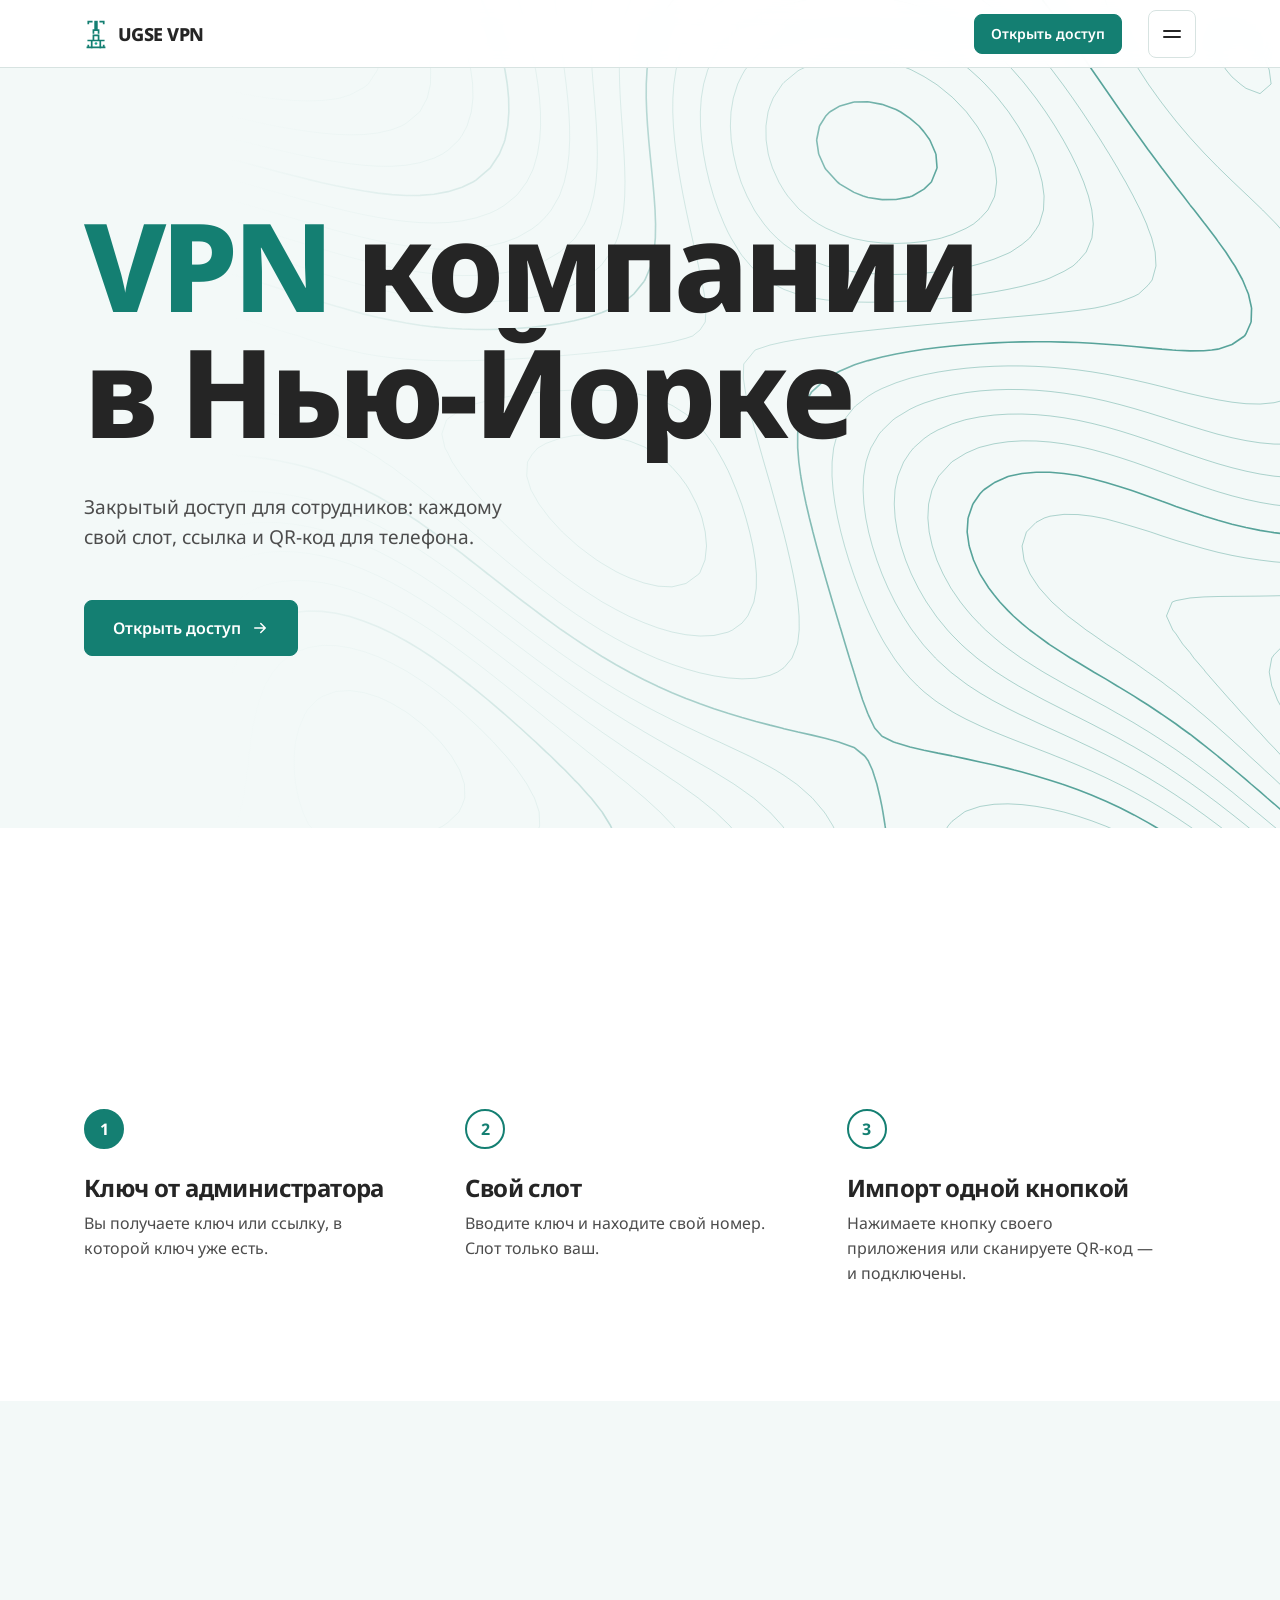
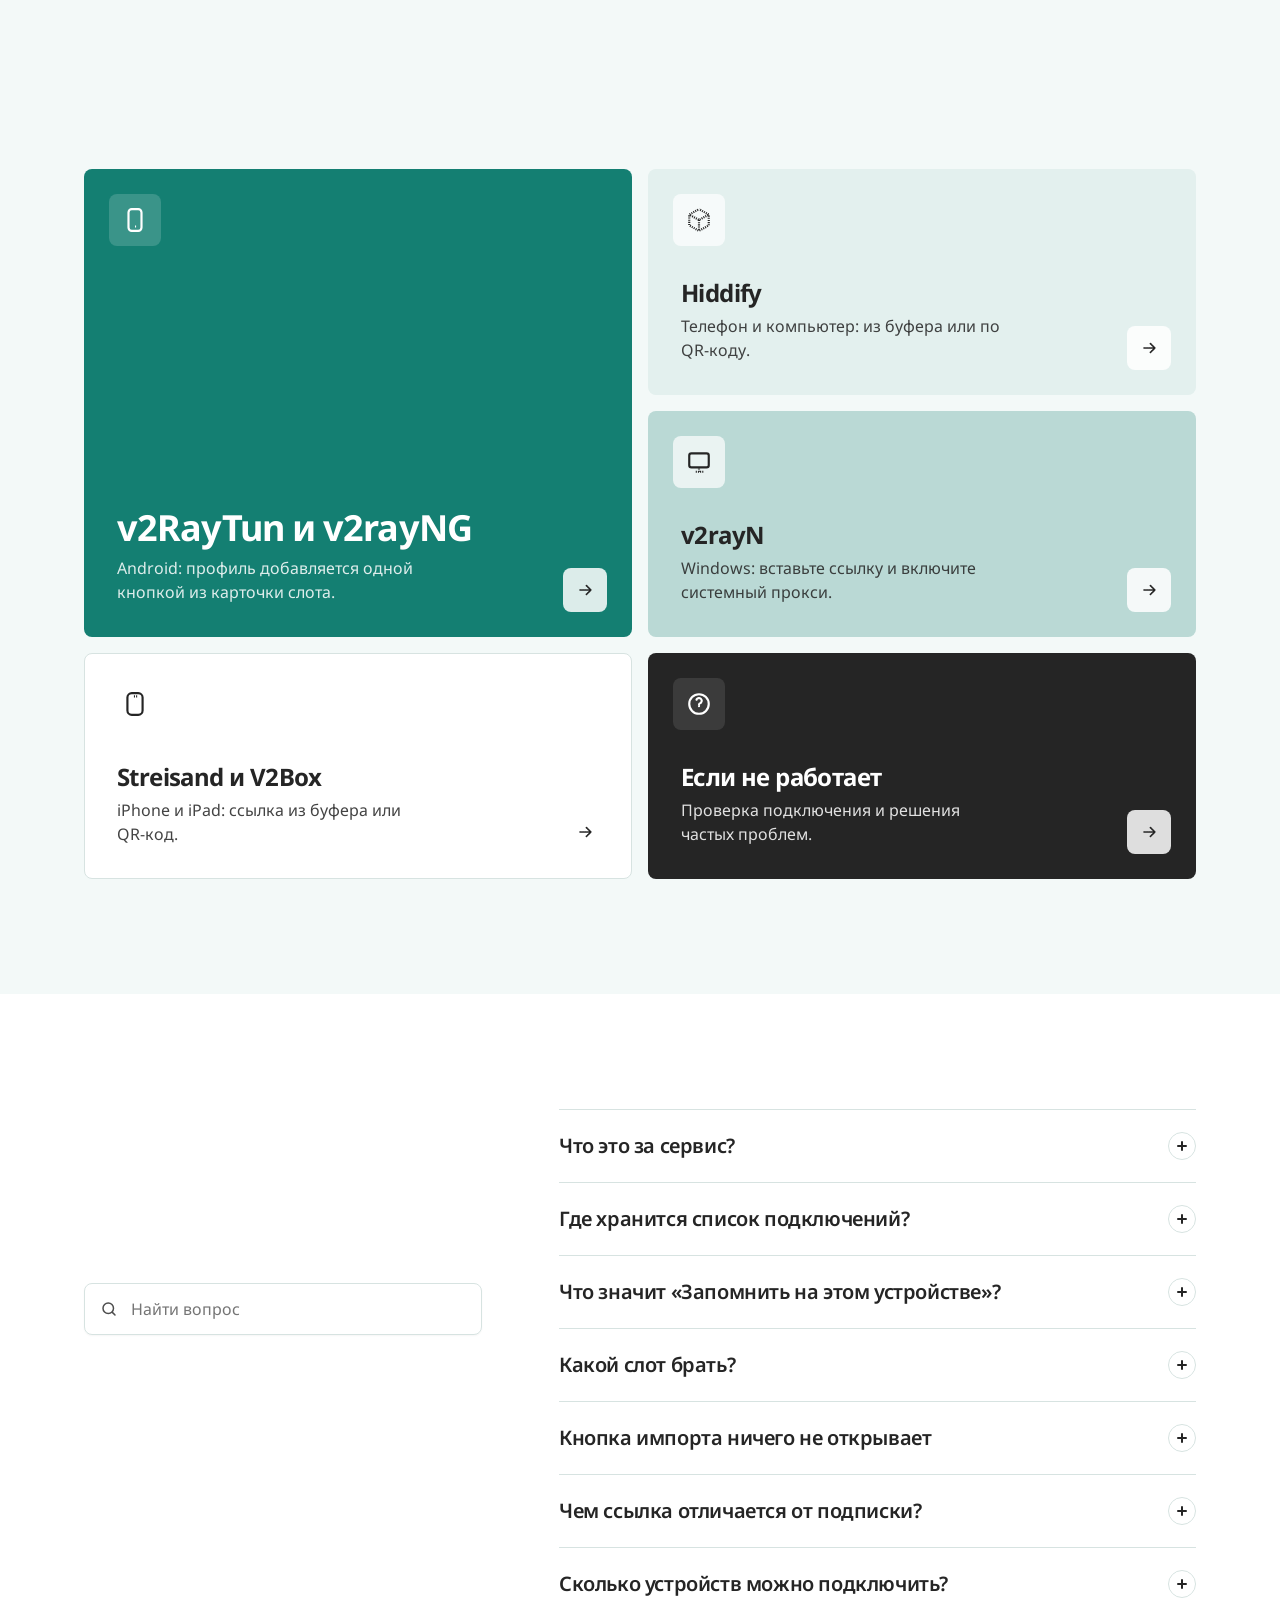
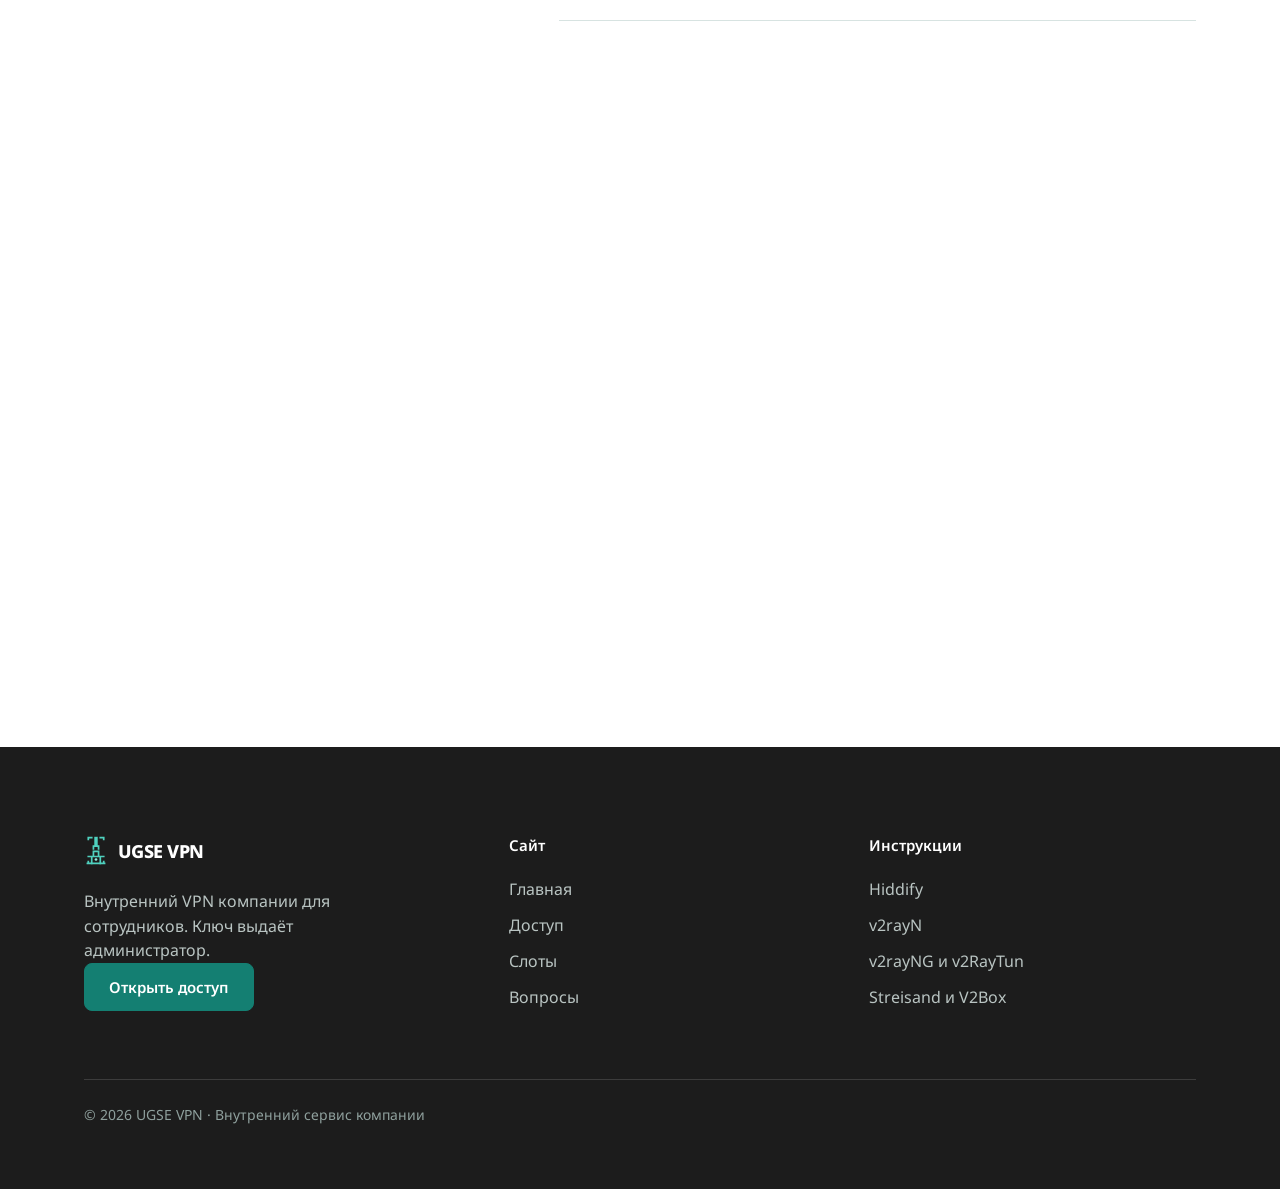
==== commit 9dfafe01: "Demo v6b: roomier slot grid" ====
--- a/index.html
+++ b/index.html
@@ -1,14 +1,14 @@
 <!doctype html><html lang="ru"><head><meta charset="utf-8"><meta name="viewport" content="width=device-width,initial-scale=1,viewport-fit=cover">
 <meta name="robots" content="noindex,nofollow"><title>UGSE VPN — VPN компании в Нью-Йорке</title><meta name="description" content="Внутренний VPN компании для сотрудников: ключ, свой слот, импорт одной кнопкой."><meta property="og:type" content="website"><meta property="og:site_name" content="UGSE VPN"><meta property="og:title" content="UGSE VPN — VPN компании в Нью-Йорке"><meta property="og:description" content="Внутренний VPN компании для сотрудников: ключ, свой слот, импорт одной кнопкой."><meta name="application-name" content="UGSE VPN"><meta name="apple-mobile-web-app-title" content="UGSE VPN"><meta name="theme-color" content="#147f72">
-<link rel="icon" href="favicon.svg?v=6" type="image/svg+xml" title="UGSE VPN"><link rel="icon" href="assets/img/favicon-32.png?v=6" sizes="32x32" type="image/png"><link rel="apple-touch-icon" href="assets/img/apple-touch-icon.png?v=6" sizes="180x180"><link rel="preload" href="assets/fonts/noto-sans-cyrillic.woff2" as="font" type="font/woff2" crossorigin>
-<link rel="stylesheet" href="assets/css/site.css?v=6"></head><body>
+<link rel="icon" href="favicon.svg?v=6b" type="image/svg+xml" title="UGSE VPN"><link rel="icon" href="assets/img/favicon-32.png?v=6b" sizes="32x32" type="image/png"><link rel="apple-touch-icon" href="assets/img/apple-touch-icon.png?v=6b" sizes="180x180"><link rel="preload" href="assets/fonts/noto-sans-cyrillic.woff2" as="font" type="font/woff2" crossorigin>
+<link rel="stylesheet" href="assets/css/site.css?v=6b"></head><body>
 <a class="skip" href="#main">К содержимому</a>
 <script>(()=>{const h=new URLSearchParams(location.hash.slice(1)).get('key');if(h)location.replace('slots.html'+location.hash)})()</script>
 <div class="pl" id="pl" aria-hidden="true"><div class="strata"><i></i><i></i><i></i><i></i></div><div class="pl-in"><svg aria-hidden="true" viewBox="-4 -4 56 72"><g fill="none" stroke="currentColor" stroke-width="4" stroke-linecap="square" stroke-linejoin="miter"><path class="p1" d="M4 62H44M6 58V62M42 58V62"/><path class="p2" d="M6 46H42M14 46V62M34 46V62"/><path class="p3" d="M18 44V34H30V44"/><path class="p4" d="M18 28V22H30V28"/><path class="p5" d="M6 6V2H14M34 2H42V6"/><path class="p5" d="M24 0V22" stroke-width="8" stroke-linecap="butt"/></g><circle class="lt" cx="24" cy="53" r="3.2" fill="#1aa392"/></svg><div class="wm">UGSE VPN</div></div></div>
-<header class="hdr"><div class="wrap hdr-in"><a class="brand" href="index.html"><img src="assets/img/logo.svg?v=6" alt="" width="24" height="31">UGSE VPN</a>
+<header class="hdr"><div class="wrap hdr-in"><a class="brand" href="index.html"><img src="assets/img/logo.svg?v=6b" alt="" width="24" height="31">UGSE VPN</a>
 <div class="hdr-r"><a class="btn btn-pri btn-sm hide-s" href="access.html">Открыть доступ</a><button class="btn menu-btn" id="menu-open" aria-expanded="false" aria-controls="sheet" aria-label="Меню"><i></i></button></div></div>
 <div class="prog" aria-hidden="true"><svg viewBox="0 0 1 2" preserveAspectRatio="none"><line x1="0" y1="1" x2="1" y2="1" pathLength="1"/></svg></div></header>
-<div class="sheet" id="sheet" aria-hidden="true" role="dialog" aria-modal="true" aria-label="Меню"><div class="hdr-in"><a class="brand" href="index.html"><img src="assets/img/logo.svg?v=6" alt="" width="24" height="31">UGSE VPN</a>
+<div class="sheet" id="sheet" aria-hidden="true" role="dialog" aria-modal="true" aria-label="Меню"><div class="hdr-in"><a class="brand" href="index.html"><img src="assets/img/logo.svg?v=6b" alt="" width="24" height="31">UGSE VPN</a>
 <button class="btn menu-btn" id="menu-close" aria-label="Закрыть меню">✕</button></div><nav><a href="index.html" aria-current="page"><span>Главная</span></a><a href="access.html"><span>Доступ</span></a><a href="slots.html"><span>Слоты</span></a><a href="guides/hiddify.html"><span>Инструкции</span></a><a href="index.html#faq"><span>Вопросы</span></a></nav><div class="sheet-sub"><a href="guides/hiddify.html">Hiddify</a><a href="guides/v2rayn.html">v2rayN</a><a href="guides/android.html">v2rayNG и v2RayTun</a><a href="guides/ios.html">Streisand и V2Box</a></div></div><main id="main">
 <section class="hero" aria-labelledby="h"><svg class="hero-poster" viewBox="0 0 800 600" aria-hidden="true" preserveAspectRatio="xMidYMid slice"><path d="M594.6 280.0 L593.9 283.7 L592.5 287.1 L590.3 290.3 L587.4 293.0 L584.0 295.1 L580.2 296.6 L576.3 297.4 L572.6 297.9 L569.2 298.2 L566.1 298.6 L563.1 299.4 L560.0 300.4 L556.5 301.6 L552.6 302.6 L548.4 303.1 L544.0 302.7 L539.9 301.5 L536.2 299.5 L533.2 296.9 L530.7 293.9 L528.9 290.6 L527.7 287.1 L527.3 283.5 L527.5 280.0 L528.6 276.6 L530.3 273.5 L532.5 270.7 L535.0 268.2 L537.6 265.9 L540.3 263.8 L543.0 261.8 L545.9 259.9 L549.1 258.4 L552.6 257.3 L556.3 256.9 L560.0 257.0 L563.6 257.7 L567.0 258.6 L570.4 259.5 L573.8 260.4 L577.4 261.4 L581.2 262.7 L584.9 264.3 L588.4 266.6 L591.3 269.4 L593.3 272.7 L594.4 276.3Z" pathLength="1"/><path d="M625.1 280.0 L623.4 286.8 L620.3 293.3 L615.9 299.0 L610.3 303.8 L603.9 307.6 L597.0 310.3 L589.9 312.0 L583.2 313.0 L577.1 313.8 L571.4 315.0 L565.9 316.7 L560.0 318.9 L553.4 321.3 L545.9 323.0 L537.9 323.7 L529.9 322.7 L522.4 320.2 L515.9 316.2 L510.5 311.2 L506.2 305.5 L503.0 299.4 L500.8 293.0 L499.7 286.5 L499.9 280.0 L501.4 273.7 L504.2 267.7 L508.1 262.4 L512.6 257.5 L517.4 253.2 L522.4 249.2 L527.7 245.5 L533.4 242.2 L539.6 239.6 L546.3 238.0 L553.2 237.4 L560.0 237.9 L566.5 239.2 L572.8 240.8 L579.0 242.4 L585.5 243.8 L592.4 245.4 L599.7 247.4 L607.1 250.4 L613.9 254.5 L619.4 259.8 L623.2 266.1 L625.1 273.0Z" pathLength="1"/><path d="M655.6 280.0 L652.5 290.0 L647.4 299.2 L640.6 307.4 L632.3 314.2 L623.1 319.7 L613.2 323.6 L603.3 326.3 L593.9 328.1 L585.2 329.8 L577.0 332.0 L568.8 334.9 L560.0 338.3 L550.1 341.7 L539.1 344.1 L527.4 344.6 L515.8 342.8 L505.2 338.6 L496.0 332.5 L488.6 325.0 L482.6 316.6 L478.0 307.9 L474.6 298.8 L472.6 289.4 L472.3 280.0 L473.9 270.7 L477.5 261.9 L482.7 253.7 L489.2 246.5 L496.4 240.0 L504.1 234.1 L512.2 228.9 L520.9 224.5 L530.3 221.1 L540.1 219.2 L550.2 218.8 L560.0 219.7 L569.4 221.6 L578.4 223.6 L587.5 225.6 L597.1 227.2 L607.6 229.1 L618.8 231.8 L630.1 235.9 L640.3 242.0 L648.5 250.0 L653.9 259.4 L656.2 269.6Z" pathLength="1"/><path d="M685.7 280.0 L680.8 293.0 L673.5 304.9 L664.2 315.4 L653.4 324.2 L641.6 331.3 L629.1 336.7 L616.7 340.6 L604.7 343.6 L593.5 346.4 L582.8 349.8 L571.9 353.9 L560.0 358.6 L546.7 362.8 L532.1 365.4 L516.8 365.5 L501.9 362.5 L488.4 356.5 L476.9 348.1 L467.5 338.2 L459.9 327.4 L453.7 316.1 L448.8 304.4 L445.4 292.4 L444.2 280.0 L445.5 267.6 L449.7 255.8 L456.3 244.8 L464.9 235.0 L474.7 226.3 L485.4 218.8 L496.7 212.3 L508.6 207.0 L521.2 203.2 L534.3 201.2 L547.3 201.0 L560.0 202.4 L572.1 204.5 L583.9 206.8 L596.0 208.7 L609.1 210.3 L623.4 212.3 L638.7 215.5 L653.9 220.9 L667.6 229.1 L678.2 239.8 L684.9 252.6 L687.3 266.3Z" pathLength="1"/><path d="M714.8 280.0 L708.0 296.0 L698.4 310.4 L686.9 323.1 L673.8 333.9 L659.8 342.8 L645.1 349.8 L630.4 355.2 L616.1 359.6 L602.4 363.8 L588.9 368.5 L575.1 373.9 L560.0 379.4 L543.3 384.2 L525.1 386.7 L506.4 386.0 L488.5 381.6 L472.4 373.6 L458.7 363.1 L447.4 350.9 L437.9 337.8 L429.8 324.2 L422.9 310.1 L417.7 295.4 L415.2 280.0 L416.1 264.5 L420.7 249.4 L428.9 235.5 L439.9 223.1 L452.8 212.5 L466.8 203.6 L481.5 196.1 L496.8 190.3 L512.6 186.2 L528.7 184.2 L544.6 184.2 L560.0 185.6 L574.8 187.8 L589.4 189.9 L604.7 191.5 L621.4 192.8 L639.8 194.7 L659.4 198.5 L678.6 205.4 L695.5 215.8 L708.4 229.6 L715.9 245.8 L717.8 263.0Z" pathLength="1"/><path d="M742.8 280.0 L733.9 298.8 L722.2 315.6 L708.7 330.5 L693.9 343.4 L678.0 354.3 L661.5 363.2 L644.7 370.5 L628.0 376.6 L611.7 382.3 L595.4 388.2 L578.4 394.5 L560.0 400.7 L539.8 405.5 L518.3 407.6 L496.4 405.8 L475.7 399.8 L457.1 390.0 L441.3 377.4 L427.9 363.1 L416.2 348.1 L405.8 332.4 L396.5 315.9 L389.1 298.4 L385.0 280.0 L385.3 261.1 L390.6 242.8 L400.7 225.9 L414.5 211.1 L430.9 198.7 L448.6 188.6 L466.9 180.5 L485.6 174.3 L504.5 170.2 L523.4 168.1 L542.0 168.0 L560.0 169.3 L577.5 171.1 L595.1 172.6 L613.8 173.5 L634.4 174.4 L657.0 176.3 L680.9 180.9 L704.0 189.4 L723.9 202.4 L738.4 219.4 L746.3 239.1 L747.4 259.8Z" pathLength="1"/><path d="M769.4 280.0 L758.6 301.4 L745.2 320.7 L730.2 337.8 L714.0 352.9 L696.8 366.1 L678.6 377.3 L659.7 386.6 L640.6 394.5 L621.4 401.6 L602.0 408.6 L581.8 415.5 L560.0 421.8 L536.5 426.4 L511.8 427.6 L486.9 424.6 L463.5 417.0 L442.6 405.5 L424.5 391.1 L408.8 375.2 L394.5 358.3 L381.2 340.7 L369.0 322.0 L359.2 301.7 L353.4 280.0 L353.3 257.7 L359.7 236.0 L372.1 216.2 L389.3 199.2 L409.4 185.3 L431.1 174.3 L453.1 165.8 L475.1 159.4 L496.9 155.1 L518.4 152.8 L539.5 152.2 L560.0 152.8 L580.3 153.8 L601.0 154.4 L623.4 154.6 L648.0 155.0 L675.0 157.1 L703.0 162.7 L729.7 173.2 L752.2 189.0 L767.9 209.4 L775.7 232.6 L775.7 256.7Z" pathLength="1"/><path d="M794.6 280.0 L782.3 304.0 L767.6 325.6 L751.6 345.1 L734.7 362.7 L716.4 378.4 L696.7 392.1 L675.7 403.7 L653.9 413.4 L631.6 421.8 L608.8 429.4 L585.1 436.5 L560.0 442.5 L533.3 446.3 L505.6 446.6 L478.0 442.3 L452.1 433.3 L428.7 420.3 L408.1 404.6 L389.6 387.2 L372.3 368.9 L355.6 349.4 L340.3 328.3 L327.8 305.1 L320.5 280.0 L320.3 254.1 L328.2 229.1 L343.5 206.5 L364.5 187.5 L388.9 172.3 L414.6 160.7 L440.2 152.0 L465.2 145.4 L489.7 140.8 L513.5 137.8 L536.9 136.4 L560.0 135.9 L583.2 135.7 L607.3 135.2 L633.5 134.5 L662.4 134.6 L693.6 137.2 L725.6 144.2 L755.4 157.0 L779.9 175.9 L796.4 199.7 L803.8 226.4 L802.5 253.8Z" pathLength="1"/><path d="M818.7 280.0 L805.3 306.5 L790.0 330.5 L773.7 352.6 L756.3 372.9 L737.2 391.5 L715.9 407.9 L692.6 421.7 L667.8 433.1 L642.0 442.4 L615.6 450.2 L588.4 456.9 L560.0 462.2 L530.3 465.0 L499.8 464.2 L469.7 458.8 L441.2 448.8 L415.2 434.8 L391.7 418.0 L369.9 399.6 L349.0 379.9 L328.7 358.6 L309.9 334.9 L294.9 308.6 L286.4 280.0 L286.8 250.5 L296.8 222.2 L315.5 197.0 L340.8 176.2 L369.5 160.1 L399.2 148.1 L428.2 139.2 L456.0 132.2 L482.7 126.9 L508.7 122.9 L534.3 120.0 L560.0 118.0 L586.3 116.3 L614.0 114.7 L644.2 113.3 L677.3 113.5 L712.6 116.9 L748.1 125.8 L780.6 141.2 L806.6 163.2 L823.5 190.5 L830.3 220.6 L827.9 251.1Z" pathLength="1"/><path d="M842.0 280.0 L828.3 309.0 L813.0 335.6 L796.9 360.5 L779.3 383.8 L759.4 405.4 L736.3 424.6 L710.3 440.6 L682.0 453.2 L652.4 463.0 L622.3 470.5 L591.5 476.4 L560.0 480.6 L527.5 482.4 L494.5 480.6 L461.8 474.4 L430.6 463.7 L401.7 449.2 L374.8 431.8 L349.3 412.6 L324.4 391.5 L300.1 368.3 L278.0 342.0 L260.8 312.3 L251.7 280.0 L253.1 246.9 L265.9 215.4 L288.7 187.8 L318.4 165.6 L351.5 148.8 L385.0 136.5 L417.0 127.2 L447.0 119.6 L475.7 113.1 L503.6 107.4 L531.5 102.7 L560.0 98.8 L589.6 95.5 L621.2 92.8 L655.4 91.2 L692.5 91.8 L731.6 96.6 L770.2 107.7 L804.9 125.9 L832.0 151.2 L849.0 181.8 L855.2 215.1 L852.0 248.5Z" pathLength="1"/><path d="M865.3 280.0 L851.9 311.5 L837.3 340.9 L821.6 368.8 L803.9 395.5 L782.9 420.3 L757.7 442.1 L728.4 460.0 L696.3 473.5 L662.6 483.2 L628.6 489.9 L594.4 494.6 L560.0 497.5 L525.0 498.3 L489.5 495.9 L454.2 489.4 L420.2 478.6 L387.8 464.0 L357.1 446.4 L327.4 426.4 L298.2 404.0 L270.0 378.5 L244.8 349.3 L225.9 316.1 L216.8 280.0 L220.1 243.3 L236.2 208.9 L263.3 179.2 L297.6 155.8 L334.9 138.4 L371.8 125.6 L406.2 115.7 L438.2 107.0 L468.5 98.8 L498.2 91.0 L528.5 84.0 L560.0 78.1 L593.2 73.4 L628.7 69.9 L666.9 68.4 L707.8 70.0 L750.2 76.7 L791.4 90.3 L827.8 111.5 L855.8 140.0 L872.9 173.7 L878.8 209.9 L875.3 246.0Z" pathLength="1"/><path d="M889.0 280.0 L876.7 314.2 L863.1 346.6 L848.1 377.9 L830.2 407.9 L807.8 435.9 L779.8 460.2 L746.7 479.6 L710.3 493.4 L672.3 502.4 L634.5 507.8 L597.1 511.1 L560.0 512.9 L522.6 512.9 L484.7 510.3 L446.8 504.2 L409.4 493.9 L373.2 479.6 L338.2 461.9 L303.9 441.1 L270.3 417.2 L238.4 389.2 L210.6 356.8 L190.7 319.9 L182.4 280.0 L188.2 239.9 L208.2 202.7 L239.8 171.2 L278.5 146.7 L319.6 128.7 L359.2 115.4 L395.7 104.4 L429.1 94.0 L460.8 83.6 L492.4 73.2 L525.3 63.7 L560.0 55.8 L596.9 49.9 L636.4 46.2 L678.5 45.4 L722.9 48.7 L768.1 57.6 L811.4 73.9 L849.2 98.1 L877.9 129.5 L895.4 166.1 L901.5 205.0 L898.3 243.5Z" pathLength="1"/><path d="M914.0 280.0 L903.3 317.1 L891.0 352.7 L876.6 387.5 L858.0 421.1 L833.5 452.1 L802.1 478.5 L764.8 498.8 L723.7 512.5 L681.4 520.3 L639.8 524.2 L599.5 525.9 L560.0 526.8 L520.4 526.6 L480.1 524.5 L439.1 519.3 L398.1 510.0 L357.5 496.4 L317.8 478.6 L278.8 457.0 L240.9 431.1 L205.7 400.3 L176.0 364.4 L155.9 323.6 L149.2 280.0 L158.2 236.6 L182.2 197.0 L218.2 163.9 L260.9 138.4 L305.1 119.6 L347.0 105.3 L384.8 92.8 L419.3 80.2 L452.4 67.0 L486.1 53.8 L521.8 41.8 L560.0 32.1 L600.9 25.5 L644.2 22.2 L689.9 22.8 L737.3 28.1 L784.9 39.7 L829.9 58.7 L868.9 85.6 L898.5 119.8 L916.7 158.8 L923.8 200.1 L921.8 240.9Z" pathLength="1"/><path d="M940.8 280.0 L932.1 320.2 L921.1 359.3 L906.8 397.8 L887.0 434.8 L859.6 468.5 L824.2 496.6 L782.1 517.3 L736.2 530.2 L689.6 536.6 L644.5 538.7 L601.6 539.2 L560.0 539.6 L518.3 539.9 L475.4 539.0 L431.0 535.3 L385.8 527.4 L340.5 514.6 L295.8 496.7 L252.1 473.7 L210.4 445.5 L172.5 411.6 L141.8 371.9 L122.4 327.2 L117.9 280.0 L130.3 233.6 L158.4 191.8 L198.4 157.2 L244.5 130.6 L291.1 110.8 L334.4 95.0 L373.3 80.4 L408.7 65.1 L443.2 48.8 L479.2 32.6 L518.0 18.2 L560.0 7.3 L604.9 0.6 L652.0 -1.5 L700.9 1.1 L750.9 8.9 L800.4 23.1 L846.9 44.8 L887.1 74.2 L917.9 110.5 L937.6 151.7 L946.4 195.1 L946.4 238.3Z" pathLength="1"/></svg><canvas id="topo" aria-hidden="true"></canvas><div class="wrap hero-in">
 <h1 id="h" class="lines"><span class="ln"><span><span class="vpn">VPN</span> компании</span></span><span class="ln"><span>в&nbsp;Нью-Йорке</span></span></h1>
@@ -25,8 +25,8 @@
 <div class="qa"><details><summary>Что это за сервис?<i aria-hidden="true"></i></summary><p class="ans">Внутренний VPN компании: сервер в Нью-Йорке на протоколе VLESS Reality. Доступ только у сотрудников, которым администратор выдал ключ.</p></details><details><summary>Где хранится список подключений?<i aria-hidden="true"></i></summary><p class="ans">Прямо на этой странице, но в зашифрованном виде (AES-256-GCM). Ключ расшифровывает его у вас в браузере и никуда не отправляется.</p></details><details><summary>Что значит «Запомнить на этом устройстве»?<i aria-hidden="true"></i></summary><p class="ans">Ключ сохранится в браузере, и слоты будут открываться сразу. На чужом компьютере галочку лучше не ставить. Кнопка «Выйти» стирает ключ.</p></details><details><summary>Какой слот брать?<i aria-hidden="true"></i></summary><p class="ans">Тот номер, который вам назвал администратор. Один слот — один сотрудник: так видно, кто подключён, и потерянное устройство легко отключить.</p></details><details><summary>Кнопка импорта ничего не открывает<i aria-hidden="true"></i></summary><p class="ans">Значит, клиент не установлен или браузер блокирует переход. Нажмите «Скопировать ссылку» и вставьте её в клиенте через «Импорт из буфера» или отсканируйте QR.</p></details><details><summary>Чем ссылка отличается от подписки?<i aria-hidden="true"></i></summary><p class="ans">Ссылка vless — это одно подключение. Подписка — та же ссылка в base64: её понимают клиенты, которые принимают текст подписки.</p></details><details><summary>Сколько устройств можно подключить?<i aria-hidden="true"></i></summary><p class="ans">Слот можно поставить на телефон и ноутбук одного сотрудника. Коллеге нужен свой слот — попросите его у администратора.</p></details><p class="qa-empty" hidden>Такого вопроса нет — спросите администратора.</p></div></div></section>
 
 <section class="cta-sec" aria-labelledby="cta-h"><div class="wrap"><div class="cta bm"><h2 id="cta-h">Ключ уже пришёл?</h2><p class="cta-d">Откройте свой слот и подключитесь за минуту.</p><a class="btn btn-pri btn-lg mag" href="access.html">Открыть доступ <svg viewBox="0 0 24 24" fill="none" stroke="currentColor" stroke-width="2" stroke-linecap="round" stroke-linejoin="round" aria-hidden="true"><path d="M5 12h14m-6-6 6 6-6 6"/></svg></a></div></div></section>
-</main><footer class="ftr"><div class="wrap"><div class="ftr-top"><div><a class="brand" href="index.html"><img src="assets/img/logo-light.svg?v=6" alt="" width="24" height="31">UGSE VPN</a><p class="ftr-about">Внутренний VPN компании для сотрудников. Ключ выдаёт администратор.</p><a class="btn btn-pri mag ftr-cta" href="access.html">Открыть доступ</a></div>
+</main><footer class="ftr"><div class="wrap"><div class="ftr-top"><div><a class="brand" href="index.html"><img src="assets/img/logo-light.svg?v=6b" alt="" width="24" height="31">UGSE VPN</a><p class="ftr-about">Внутренний VPN компании для сотрудников. Ключ выдаёт администратор.</p><a class="btn btn-pri mag ftr-cta" href="access.html">Открыть доступ</a></div>
 <div><h4>Сайт</h4><ul><li><a href="index.html">Главная</a></li><li><a href="access.html">Доступ</a></li><li><a href="slots.html">Слоты</a></li><li><a href="index.html#faq">Вопросы</a></li></ul></div>
 <div><h4>Инструкции</h4><ul><li><a href="guides/hiddify.html">Hiddify</a></li><li><a href="guides/v2rayn.html">v2rayN</a></li><li><a href="guides/android.html">v2rayNG и v2RayTun</a></li><li><a href="guides/ios.html">Streisand и V2Box</a></li></ul></div></div>
 <div class="ftr-bot"><p>© 2026 UGSE VPN · Внутренний сервис компании</p></div></div></footer>
-<div class="toast" id="toast" role="status" aria-live="polite"></div><script src="assets/js/site.js?v=6" defer></script><script src="assets/js/tactile.js?v=6" defer></script><script src="assets/js/topo.js?v=6" defer></script></body></html>+<div class="toast" id="toast" role="status" aria-live="polite"></div><script src="assets/js/site.js?v=6b" defer></script><script src="assets/js/tactile.js?v=6b" defer></script><script src="assets/js/topo.js?v=6b" defer></script></body></html>
--- a/assets/css/site.css
+++ b/assets/css/site.css
@@ -611,4 +611,4 @@
 .acts .btn{flex:1 1 96px;width:auto;min-width:max-content}
 .acts .wide{flex-basis:100%;min-width:0}
 .slot .btn,.dash-help .btn,.ftr .btn,.cta .btn{margin:0!important}
-@media(min-width:1180px) and (max-width:1399px){.grid>.slot{flex-basis:calc((100% - 2*var(--s3))/3)}}
+@media(min-width:1180px) and (max-width:1679px){.grid>.slot{flex-basis:calc((100% - 2*var(--s3))/3)}}
